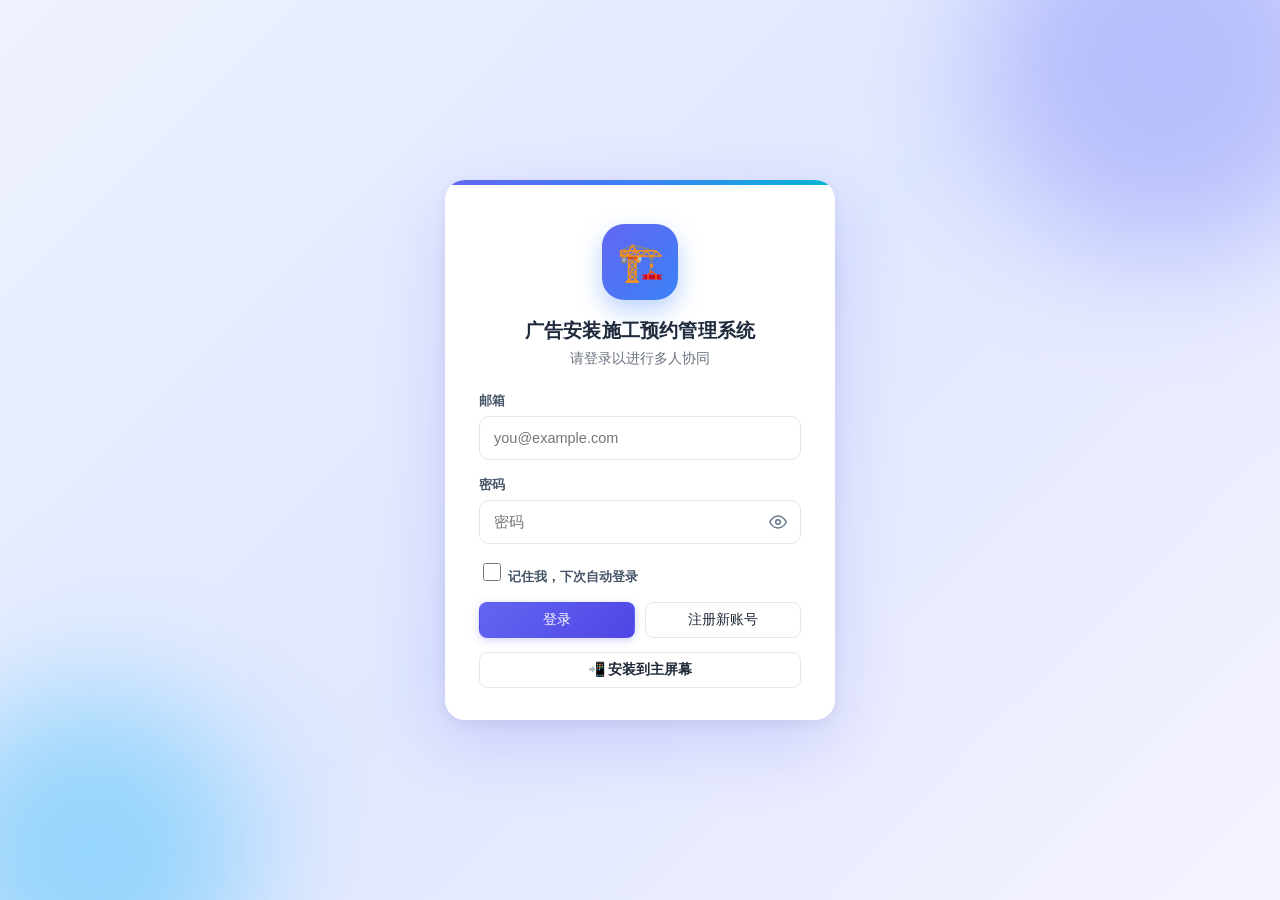
==== index.html @ 3e28b2ea "Add files via upload" ====
<!DOCTYPE html>
<html lang="zh-CN">
<head>
  <meta charset="UTF-8" />
  <meta name="viewport" content="width=device-width, initial-scale=1.0, viewport-fit=cover" />
  <title>广告安装施工预约管理系统</title>
  <meta name="description" content="广告安装施工预约、施工工时与门店统计管理系统" />
  <!-- 禁止移动端浏览器对入口页过度缓存，确保新版本发布后用户能尽快拿到最新 HTML -->
  <meta http-equiv="Cache-Control" content="no-cache, no-store, must-revalidate" />
  <meta http-equiv="Pragma" content="no-cache" />
  <meta http-equiv="Expires" content="0" />
  <!-- PWA：可安装到桌面/主屏、离线可用 -->
  <link rel="manifest" href="manifest.webmanifest" />
  <meta name="theme-color" content="#2f6fed" />
  <link rel="icon" type="image/png" href="icons/icon-192.png" />
  <link rel="apple-touch-icon" href="icons/icon-180.png" />
  <meta name="apple-mobile-web-app-capable" content="yes" />
  <meta name="mobile-web-app-capable" content="yes" />
  <meta name="apple-mobile-web-app-status-bar-style" content="default" />
  <meta name="apple-mobile-web-app-title" content="施工预约" />
  <link rel="stylesheet" href="styles.css" />
</head>
<body>
  <!-- 自定义下拉刷新指示器（仅移动端手势触发，禁用原生下拉刷新后由本元素呈现） -->
  <div id="ptr-indicator" class="ptr" aria-hidden="true" style="transform: translateY(0); opacity: 0;">
    <span class="ptr-spinner"></span>
    <span class="ptr-text">下拉刷新</span>
  </div>

  <header class="app-header">
    <div class="brand">
      <button class="menu-toggle" id="menuToggle" aria-label="菜单">☰</button>
      <span class="logo">🏗️</span>
      <h1>广告施工预约</h1>
      <nav class="tabs">
        <button class="tab-btn active" data-tab="projects"><span class="tab-ico">📋</span>项目预约</button>
        <button class="tab-btn" data-tab="calendar"><span class="tab-ico">📅</span>预约日历</button>
        <button class="tab-btn" data-tab="construction"><span class="tab-ico">🏗️</span>施工管理</button>
        <button class="tab-btn" data-tab="vehicleTrips"><span class="tab-ico">🚚</span>车辆里程</button>
        <button class="tab-btn" data-tab="internalTasks"><span class="tab-ico">✅</span>内部任务</button>
        <button class="tab-btn" data-tab="workers"><span class="tab-ico">👷</span>施工人员</button>
        <button class="tab-btn" data-tab="schedules"><span class="tab-ico">🗓️</span>个人日程</button>
        <button class="tab-btn" data-tab="leaves"><span class="tab-ico">🏖️</span>休假管理</button>
        <button class="tab-btn" data-tab="stats"><span class="tab-ico">⏱️</span>工时统计</button>
        <button class="tab-btn" data-tab="storeStats"><span class="tab-ico">🏪</span>店面统计</button>
        <span class="tab-sep" aria-hidden="true"></span>
        <div class="tab-dropdown">
          <button class="tab-btn tab-dropdown-toggle" data-dropdown="settings" type="button" aria-haspopup="true" aria-expanded="false">🛡️ 系统设置 <span class="tab-caret">▾</span></button>
          <div class="tab-dropdown-menu">
            <div class="tab-menu-head">
              <span class="tab-menu-head__title">⚙️ 管理面板</span>
              <span class="tab-menu-head__sub">以下为管理员专属功能</span>
            </div>
            <button class="tab-sub" data-tab="accounts" type="button"><span class="ts-ico">👤</span><span class="ts-label">账号管理</span><span class="ts-arrow">›</span></button>
            <button class="tab-sub" data-tab="rolePerms" type="button"><span class="ts-ico">🔐</span><span class="ts-label">角色权限</span><span class="ts-arrow">›</span></button>
            <button class="tab-sub" data-tab="stores" type="button"><span class="ts-ico">🏪</span><span class="ts-label">门店管理</span><span class="ts-arrow">›</span></button>
            <button class="tab-sub" data-action="reminderSettings" type="button"><span class="ts-ico">⏰</span><span class="ts-label">提醒设置</span><span class="ts-arrow">›</span></button>
          </div>
        </div>
        <span class="tab-indicator" aria-hidden="true"></span>
      </nav>
      <div class="header-right">
        <div class="mobile-sync-time" id="mobileSyncTime" title="点击立即同步" onclick="manualSync()"></div>
        <button id="btnFullRefresh" class="sync-full-refresh" hidden onclick="forceFullRefresh()" title="从服务器全量刷新（绕过本地缓存，确保历史数据最新）">
          <!-- 静止时显示完整下载图标；同步中时托盘固定，箭头依次下落 -->
          <svg class="dl-icon" viewBox="0 0 24 24" fill="none" stroke="currentColor" stroke-width="2.2" stroke-linecap="round" stroke-linejoin="round">
            <path d="M21 15v4a2 2 0 0 1-2 2H5a2 2 0 0 1-2-2v-4"/>
            <polyline points="7 10 12 15 17 10"/>
            <line x1="12" y1="15" x2="12" y2="3"/>
          </svg>
          <svg class="dl-tray" viewBox="0 0 24 24" fill="none" stroke="currentColor" stroke-width="2.2" stroke-linecap="round" stroke-linejoin="round">
            <path d="M21 15v4a2 2 0 0 1-2 2H5a2 2 0 0 1-2-2v-4"/>
          </svg>
          <span class="dl-arrow" style="--start-y:-8px"><svg viewBox="0 0 24 24" fill="none" stroke="currentColor" stroke-width="2.8" stroke-linecap="round" stroke-linejoin="round"><path d="M12 3v11"/><path d="M7 11l5 5 5-5"/></svg></span>
          <span class="dl-arrow" style="--start-y:-1px"><svg viewBox="0 0 24 24" fill="none" stroke="currentColor" stroke-width="2.8" stroke-linecap="round" stroke-linejoin="round"><path d="M12 3v11"/><path d="M7 11l5 5 5-5"/></svg></span>
          <span class="dl-arrow" style="--start-y:6px"><svg viewBox="0 0 24 24" fill="none" stroke="currentColor" stroke-width="2.8" stroke-linecap="round" stroke-linejoin="round"><path d="M12 3v11"/><path d="M7 11l5 5 5-5"/></svg></span>
        </button>
        <div class="global-search" id="globalSearchWrap">
          <button type="button" class="gs-toggle" id="gsToggle" aria-label="搜索" title="搜索" onclick="toggleGlobalSearch()">🔍</button>
          <input type="text" id="globalSearch" class="gs-input" placeholder="搜索项目 / 员工 / 门店..." />
          <div id="globalSearchResults" class="search-results"></div>
        </div>
        <span id="syncStatus" class="sync-status" title="本地模式 · 点击立即同步" onclick="manualSync()">💻</span>
        <button id="userMenu" class="user-menu-btn hidden" aria-label="用户菜单">
          👤
          <span id="notifBadgeAvatar" class="user-menu-badge hidden">0</span>
        </button>
      </div>
      <div id="userDropdown" class="user-dropdown hidden">
        <div class="ud-header">
          <div class="ud-avatar">👤</div>
          <div class="ud-meta">
            <div class="ud-name" id="dropdownName"></div>
            <div class="ud-role" id="dropdownRoleBadge"></div>
          </div>
        </div>
        <div class="ud-section" id="udExportSection">
          <div class="ud-section-title">数据工具</div>
          <div class="dropdown-item ud-item" data-cap="import_data" onclick="showImportModal()">
            <span class="dropdown-btn-icon">📥</span><span class="dropdown-btn-text">导入数据</span>
          </div>
          <div class="dropdown-item ud-item" data-cap="export_projects" onclick="exportProjects()">
            <span class="dropdown-btn-icon">📋</span><span class="dropdown-btn-text">导出项目数据</span>
          </div>
          <div class="dropdown-item ud-item" data-cap="export_worklogs" onclick="exportWorkLogs()">
            <span class="dropdown-btn-icon">📝</span><span class="dropdown-btn-text">导出工时记录</span>
          </div>
          <div class="dropdown-item ud-item" data-cap="export_leaves" onclick="exportLeaveRecords()">
            <span class="dropdown-btn-icon">🏥</span><span class="dropdown-btn-text">导出休假记录</span>
          </div>
          <div class="dropdown-item ud-item" data-cap="export_workers" onclick="exportWorkers()">
            <span class="dropdown-btn-icon">👷</span><span class="dropdown-btn-text">导出施工人员</span>
          </div>
          <div class="dropdown-item ud-item" data-cap="export_stores" onclick="exportStores()">
            <span class="dropdown-btn-icon">🏪</span><span class="dropdown-btn-text">导出门店数据</span>
          </div>
          <div class="dropdown-item ud-item" data-cap="view_operation_logs" onclick="showOperationLogs()">
            <span class="dropdown-btn-icon">📋</span><span class="dropdown-btn-text">操作日志</span>
          </div>
          <div class="dropdown-item ud-item" data-cap="export_all" onclick="exportAllData()">
            <span class="dropdown-btn-icon">📦</span><span class="dropdown-btn-text">导出全部数据</span>
          </div>
        </div>
        <div class="dropdown-divider"></div>
        <div class="dropdown-item ud-item desktop-only-bg" onclick="openBgReloadSettingsModal()">
          <span class="dropdown-btn-icon">🔄</span><span class="dropdown-btn-text">后台自动刷新</span>
        </div>
        <div class="dropdown-item ud-item desktop-only-notif" onclick="openNotificationsFromMenu()">
          <span class="dropdown-btn-icon">🔔</span><span class="dropdown-btn-text">消息中心<span class="ud-badge" id="notifBadgeMenu">0</span></span>
        </div>
        <div class="dropdown-item ud-item desktop-only-notif" id="menuSendNotif" onclick="openSendNotification()">
          <span class="dropdown-btn-icon">📢</span><span class="dropdown-btn-text">发通知</span>
        </div>
        <div class="dropdown-item ud-item" onclick="showHelp()">
          <span class="dropdown-btn-icon">📖</span><span class="dropdown-btn-text">使用帮助</span>
        </div>
        <div class="dropdown-item ud-item" onclick="showVersionModal()">
          <span class="dropdown-btn-icon">ℹ️</span><span class="dropdown-btn-text">关于 / 版本</span>
        </div>
        <div class="dropdown-divider"></div>
        <button class="dropdown-item dropdown-btn dropdown-btn-danger" id="btnLogoutMenu">
          <span class="dropdown-btn-icon">🚪</span><span class="dropdown-btn-text">登出</span>
        </button>
      </div>
    </div>
  </header>

  <nav class="bottom-nav">
    <button class="bottom-nav-item active" data-tab="projects" title="项目预约">
      <span class="bnav-icon">📋</span>
      <span class="bnav-label">项目</span>
    </button>
    <button class="bottom-nav-item" data-tab="calendar" title="预约日历">
      <span class="bnav-icon calendar-icon">
        <span class="calendar-day" id="calendarDay">20</span>
      </span>
      <span class="bnav-label">日历</span>
    </button>
    <button class="bottom-nav-item" data-tab="construction" title="施工管理">
      <span class="bnav-icon">🏗️</span>
      <span class="bnav-label">施工</span>
    </button>
    <button class="bottom-nav-item" data-tab="vehicleTrips" title="车辆里程">
      <span class="bnav-icon">🚚</span>
      <span class="bnav-label">车辆</span>
    </button>
    <button class="bottom-nav-item" data-tab="internalTasks" title="任务">
      <span class="bnav-icon">✅</span>
      <span class="bnav-label">任务</span>
    </button>
    <button class="bottom-nav-item" data-tab="workers" title="人员">
      <span class="bnav-icon">👷</span>
      <span class="bnav-label">人员</span>
    </button>
    <button class="bottom-nav-item" data-tab="notifications" title="消息">
      <span class="bnav-icon">🔔<span class="bnav-badge" id="notifBadge">0</span></span>
      <span class="bnav-label">消息</span>
    </button>
    <button class="bottom-nav-item" data-tab="mine" title="我的">
      <span class="bnav-icon">👤</span>
      <span class="bnav-label">我的</span>
    </button>
  </nav>

  <main class="container">
    <!-- 项目预约 -->
    <section id="projects" class="tab-panel active">
      <div class="section-head">
        <h2>项目预约</h2>
        <div class="home-leave-badge-wrap" id="homeLeaveBadgeWrap"></div>
        <button class="btn primary" id="btnNewProject">+ 新建预约</button>
      </div>
      <div class="toolbar">
        <div class="project-filter-row">
          <input type="text" id="projectSearch" class="input" placeholder="搜索项目名称 / 客户 / 地址" />
          <select id="projectStatusFilter" class="input" style="width:140px;">
            <option value="">活跃状态</option>
            <option value="预约中">预约中</option>
            <option value="施工中">施工中</option>
            <option value="已暂停">已暂停</option>
            <option value="已延期">已延期</option>
            <option value="已完工">已完工</option>
            <option value="已验收">已验收</option>
            <option value="已审核">已审核</option>
            <option value="已取消">已取消</option>
          </select>
          <select id="projectStoreFilter" class="input" style="width:140px;">
            <option value="">全部门店</option>
          </select>
          <!-- 时间筛选下拉（一个实例，通过 CSS 响应式适配桌面/手机） -->
          <select id="projectTimeFilter" class="input" style="width:110px;" onchange="setProjectTimeFilter(parseInt(this.value,10))">
            <option value="0">全部时间</option>
            <option value="3">近3天</option>
            <option value="7">近7天</option>
            <option value="15">近15天</option>
            <option value="30">近1个月</option>
            <option value="90">近3个月</option>
          </select>
        </div>
        <!-- 桌面端：时间按钮改为状态指示器，显示活跃项目数量总览 -->
        <div class="project-status-indicator">
          <button class="psi-pill psi-booked" data-status="预约中" onclick="filterProjectsByStatus('预约中')">预约中 <strong id="psiCountBooked">0</strong></button>
          <button class="psi-pill psi-working" data-status="施工中" onclick="filterProjectsByStatus('施工中')">施工中 <strong id="psiCountWorking">0</strong></button>
          <button class="psi-pill psi-paused" data-status="已暂停" onclick="filterProjectsByStatus('已暂停')">已暂停 <strong id="psiCountPaused">0</strong></button>
          <button class="psi-pill psi-delayed" data-status="已延期" onclick="filterProjectsByStatus('已延期')">已延期 <strong id="psiCountDelayed">0</strong></button>
        </div>
      </div>
      <div id="projectList" class="card-grid"></div>
    </section>

    <!-- 日历统计视图 -->
    <section id="calendar" class="tab-panel">
      <div class="calendar-header">
        <div class="section-head compact">
          <h2>预约日历</h2>
          <p class="hint">按月查看每日预约，点击日期可查看时段安排与人员。</p>
        </div>
      </div>

      <div class="cal-toolbar">
        <div class="cal-nav-group">
          <button class="btn small" id="calPrev" title="上月">◀</button>
          <span id="calLabel" class="cal-label"></span>
          <button class="btn small" id="calNext" title="下月">▶</button>
        </div>
        <div class="cal-action-group">
          <button class="btn small" id="calToday">今天</button>
          <button class="btn small" id="calToggleView">📋 视图</button>
        </div>
      </div>

      <div class="cal-legend-wrap">
        <div class="cal-legend status-legend">
          <span><span class="dot booked"></span>预约中</span>
          <span><span class="dot working"></span>施工中</span>
          <span><span class="dot done"></span>已完工</span>
          <span><span class="dot accepted"></span>已验收</span>
        </div>
        <div class="cal-legend hours-legend">
          <span><span class="legend-hours normal">正常</span></span>
          <span><span class="legend-hours warn">排满</span></span>
          <span><span class="legend-hours danger">超载</span></span>
        </div>
      </div>
      <div id="calWeekdays" class="cal-weekdays"></div>
      <div id="calGrid" class="cal-grid"></div>
      <div id="calDayDetail" class="cal-day-detail"></div>
    </section>

    <!-- 施工管理 -->
    <section id="construction" class="tab-panel">
      <div class="section-head">
        <h2>施工管理</h2>
        <div class="project-select-wrapper">
          <label>选择项目：</label>
          <button type="button" id="constructionProjectSelect" class="project-select-btn" onclick="openProjectPicker()" aria-haspopup="dialog" aria-expanded="false">
            <span class="project-select-text" id="constructionProjectSelectLabel">— 请选择项目 —</span>
            <span class="project-select-arrow" aria-hidden="true">▾</span>
          </button>
        </div>
      </div>
      <p class="hint">👆 选择项目后，可分配人员、登记工时与验收信息</p>
      <div id="constructionDetail" class="construction-detail"></div>
      <div id="workerScheduleDescription"></div>
    </section>

    <!-- 工时统计 -->
    <section id="stats" class="tab-panel">
      <div class="section-head">
        <h2>月底工时统计</h2>
      </div>
      <div class="toolbar">
        <select id="statsPeriod" class="input">
          <option value="month">月度统计</option>
          <option value="quarter">季度统计</option>
          <option value="year">年度统计</option>
        </select>
        <input type="month" id="statsMonth" class="input" />
        <select id="statsStore" class="input">
          <option value="">全部店面</option>
        </select>
        <select id="statsWorker" class="input">
          <option value="">全部人员</option>
        </select>
        <select id="statsStatus" class="input">
          <option value="">全部状态</option>
          <option value="施工中">施工中</option>
          <option value="已完工">已完工</option>
          <option value="已验收">已验收</option>
          <option value="已审核">已审核</option>
          <option value="已暂停">已暂停</option>
          <option value="已延期">已延期</option>
          <option value="预约中">预约中</option>
          <option value="已取消">已取消</option>
        </select>
        <button class="btn" id="btnExportStats">导出统计数据</button>
        <button class="btn" id="btnWageConfig">工时单价设置</button>
        <button class="btn" id="btnInternalWorkLog">内部工时记录</button>
      </div>
      <div id="statsSummary" class="stats-summary"></div>
      <div id="statsTable"></div>
    </section>

    <!-- 内部任务管理 -->
    <section id="internalTasks" class="tab-panel">
      <div class="section-head it-section-head">
        <h2>📋 内部任务管理</h2>
        <button class="btn primary" id="btnNewInternalTask">+ 下达任务</button>
      </div>
      <div class="it-toolbar">
        <select id="internalTaskStatusFilter" class="input" onchange="renderInternalTasks()">
          <option value="">全部状态</option>
          <option value="pending">待开始</option>
          <option value="in_progress">进行中</option>
          <option value="completed">待审核</option>
          <option value="verified">已审核</option>
        </select>
        <select id="internalTaskWorkerFilter" class="input" onchange="renderInternalTasks()">
          <option value="">全部人员</option>
        </select>
        <select id="internalTaskTypeFilter" class="input" onchange="renderInternalTasks()">
          <option value="">全部类型</option>
          <option value="仓库工作">仓库工作</option>
          <option value="送货">送货</option>
          <option value="外出安装">外出安装</option>
          <option value="看现场量尺寸">看现场量尺寸</option>
          <option value="其他">其他</option>
        </select>
        <select id="internalTaskDateFilter" class="input" onchange="renderInternalTasks()">
          <option value="3days" selected>最近 3 天</option>
          <option value="7days">最近 7 天</option>
          <option value="all">全部任务</option>
        </select>
        <input id="internalTaskSearch" class="input" placeholder="搜索名称/客户/人员" oninput="renderInternalTasks()" style="min-width:140px;" />
        <select id="internalTaskSort" class="input" onchange="renderInternalTasks()">
          <option value="status">按状态排序</option>
          <option value="date">按日期排序</option>
          <option value="worker">按人员排序</option>
        </select>
        <button class="btn" id="btnBatchInternalTask">批量</button>
        <button class="btn" id="btnExportInternalTasks">导出</button>
      </div>
      <div id="internalTaskBatchBar" class="it-batch-bar" style="display:none;">
        <label class="it-batch-all"><input type="checkbox" id="batchSelectAll" onchange="toggleBatchSelectAll(this.checked)" /> 全选</label>
        <span class="it-batch-count">已选 <b id="batchCount">0</b> 条</span>
        <div class="it-batch-actions">
          <button class="btn primary" id="btnBatchComplete" onclick="batchCompleteSelected()">批量完成</button>
          <button class="btn primary" id="btnBatchVerify" onclick="batchVerifySelected()">批量审核</button>
          <button class="btn" onclick="toggleBatchMode()">退出</button>
        </div>
      </div>
      <div id="internalTaskList" class="card-grid"></div>
    </section>

    <!-- 店面统计（总经理） -->
    <section id="storeStats" class="tab-panel">
      <div class="section-head">
        <h2>店面预约统计</h2>
      </div>
      <div class="toolbar">
        <input type="month" id="storeStatsMonth" class="input" />
        <button class="btn" id="btnExportStoreStats">导出 Excel</button>
      </div>
      <div id="storeStatsTable"></div>
    </section>

    <!-- 施工人员（含外协人员区块） -->
    <section id="workers" class="tab-panel">
      <div class="section-head">
        <h2>施工人员</h2>
      </div>
      <div id="workerList"></div>

      <!-- 外协人员管理：合并入施工人员页面，节省顶部导航空间 -->
      <div id="outsourcedBlock" class="sub-block">
        <div class="section-head">
          <h2>外协人员</h2>
        </div>
        <p class="hint">管理常用外协人员列表，在添加工时表单中可以直接选择，无需每次手动输入。</p>
        <div id="outsourcedWorkerList" class="card-grid"></div>
      </div>
    </section>

    <!-- 门店管理（总经理） -->
    <section id="stores" class="tab-panel">
      <div class="section-head">
        <h2>门店管理</h2>
        <button class="btn primary" id="btnNewStore">+ 添加门店</button>
      </div>
      <div id="storeList" class="card-grid"></div>
    </section>

    <!-- 账号管理（总经理，仅云端） -->
    <section id="accounts" class="tab-panel">
      <div class="section-head">
        <h2>账号与权限管理</h2>
      </div>
      <p class="hint">为注册账号分配角色与门店。新注册账号默认无权限，需在此指定后方可使用系统。</p>
      <div id="accountList"></div>
    </section>

    <!-- 角色权限配置（总经理，仅云端） -->
    <section id="rolePerms" class="tab-panel">
      <div class="section-head">
        <h2>角色权限配置</h2>
      </div>
      <p class="hint">按角色勾选可执行的操作，保存后同角色的所有账号立即生效（总经理恒拥有全部权限，无需配置）。“编辑/删除预约”对店长仍限本门店范围。</p>
      <div id="rolePermList"></div>
    </section>

    <!-- 休假管理 -->
    <section id="leaves" class="tab-panel">
      <div class="section-head leave-head">
        <h2>休假管理</h2>
        <div class="leave-actions-mobile">
          <button class="btn primary small btn-add-leave" id="btnAddLeave" style="display:none;" onclick="openLeaveForm()">+ 添加休假</button>
          <button class="btn primary small btn-batch-rot" id="btnBatchRotational" style="display:none;" onclick="openBatchRotational()">🌴 批量轮休</button>
        </div>
      </div>
      <div class="toolbar leave-filter-bar" style="margin-top:0;">
        <select id="leaveRangeFilter" class="input">
          <option value="month" selected>本月记录</option>
          <option value="lastMonth">上月记录</option>
          <option value="7">最近 7 天</option>
          <option value="30">最近 30 天</option>
          <option value="90">最近 90 天</option>
          <option value="year">今年</option>
          <option value="all">全部记录</option>
        </select>
        <select id="leaveStatusFilter" class="input">
          <option value="">全部状态</option>
          <option value="pending">待审批</option>
          <option value="approved">已批准</option>
          <option value="rejected">已拒绝</option>
        </select>
        <select id="leaveTypeFilter" class="input">
          <option value="">全部类型</option>
          <option value="personal">事假</option>
          <option value="sick">病假</option>
          <option value="annual">年假</option>
          <option value="comp">调休</option>
          <option value="rotational">轮休</option>
          <option value="other">其他</option>
        </select>
        <select id="leaveWorkerFilter" class="input">
          <option value="">全部人员</option>
        </select>
        <div class="leave-actions-desktop">
          <button class="btn primary small btn-add-leave" onclick="openLeaveForm()">+ 添加休假</button>
          <button class="btn primary small btn-batch-rot" onclick="openBatchRotational()">🌴 批量轮休</button>
        </div>
      </div>
      <div id="leaveStats"></div>
      <div id="leavePendingList" class="card-grid leave-card-grid" style="margin-bottom:20px;"></div>
      <div id="leaveHistBar"></div>
      <div id="leaveRecordList" class="card-grid leave-card-grid" style="margin-bottom:20px;"></div>
    </section>

    <!-- 个人日程 -->
    <section id="schedules" class="tab-panel">
      <div class="section-head">
        <h2>个人日程</h2>
        <button class="btn primary" id="btnNewSchedule" onclick="newWorkerSchedule()">+ 添加日程</button>
      </div>
      <div class="sched-toolbar">
        <select id="scheduleWorkerFilter" class="input" style="width:auto;">
          <option value="">全部人员</option>
        </select>
        <select id="scheduleTypeFilter" class="input" style="width:auto;">
          <option value="">全部类型</option>
        </select>
      </div>
      <div id="scheduleCalendar"></div>
      <div id="scheduleList"></div>
    </section>

    <!-- 我的（移动端聚合页） -->
    <section id="mine" class="tab-panel">
      <div id="mineContent"></div>
    </section>

    <!-- 消息中心 -->
    <section id="notifications" class="tab-panel">
      <div class="section-head">
        <h2>🔔 消息中心</h2>
        <div style="display:flex;gap:8px;">
          <button class="btn" id="btnSendNotif" style="display:none" onclick="openSendNotification()">＋ 发通知</button>
          <button class="btn" id="btnMarkAllRead" onclick="toggleMarkOrClearAll()">全部已读</button>
        </div>
      </div>
      <div id="notifContent"></div>
    </section>

    <!-- 车辆里程记录 -->
    <section id="vehicleTrips" class="tab-panel">
      <div class="section-head">
        <h2>🚚 车辆里程记录</h2>
        <button class="btn" id="btnManageVehicles">⚙ 管理车辆</button>
      </div>
      <p class="hint">用车时选择：目的、关联项目或填写备注；若与仪表不符可当场修改校准。还车时请填写仪表里程和剩余油量，系统自动结算本次里程。车在使用中显示「🔒 使用中 · 司机」，用车完毕请及时还车。</p>

      <!-- 三车仪表盘（点车后内联展开用车/还车菜单） -->
      <div id="vehicleDashboards" class="veh-dash-grid"></div>

      <!-- 按月 / 按车 / 按人员汇总 -->
      <div id="vehicleSummary" class="veh-summary"></div>

      <!-- 历史记录 -->
      <div class="veh-history-head">
        <h3 class="veh-history-title">📋 历史记录</h3>
        <div class="seg-toggle veh-view-seg" id="vtViewSeg">
          <button type="button" class="seg-btn" data-view="card" onclick="setVtView('card')">卡片</button>
          <button type="button" class="seg-btn" data-view="list" onclick="setVtView('list')">列表</button>
        </div>
      </div>
      <div class="veh-filter" id="vtFilterBar">
        <div class="veh-filter__row">
          <select id="vtFilterVehicle" class="input veh-filter__sel veh-filter__sel--vehicle" onchange="applyVtFilter()"></select>
          <select id="vtFilterDriver" class="input veh-filter__sel" onchange="applyVtFilter()"></select>
        </div>
        <div class="veh-filter__dates">
          <input type="date" id="vtFilterFrom" class="input veh-filter__date" onchange="applyVtFilter()" title="起始日期" />
          <span class="veh-filter__sep">至</span>
          <input type="date" id="vtFilterTo" class="input veh-filter__date" onchange="applyVtFilter()" title="结束日期" />
        </div>
        <div class="veh-filter__actions">
          <button class="btn small" onclick="resetVtFilter()">重置</button>
          <button class="btn small primary" onclick="exportVehicleTrips()">⬇ 导出</button>
        </div>
      </div>
      <div id="vehicleTripList" class="card-grid"></div>
    </section>
  </main>

  <!-- 通用弹窗 -->
  <div id="modal" class="modal-mask hidden">
    <div class="modal">
      <div class="modal-head">
        <h3 id="modalTitle">标题</h3>
        <button class="modal-close" id="modalClose">✕</button>
      </div>
      <div class="modal-body" id="modalBody"></div>
      <div class="modal-footer" id="modalFooter">
        <button class="btn" id="modalCancel">取消</button>
        <button class="btn primary" id="modalConfirm">确认</button>
      </div>
    </div>
  </div>

  <div id="toast" class="toast hidden"></div>

  <!-- 安装引导横幅（可安装到桌面/主屏时显示） -->
  <div id="installBar" class="install-bar hidden">
    <span class="install-bar__icon">📲</span>
    <span class="install-bar__text" id="installBarText">安装到桌面，使用更流畅</span>
    <button type="button" class="install-bar__btn" id="installBtn">安装</button>
    <button type="button" class="install-bar__close" id="installClose" aria-label="关闭">×</button>
  </div>

  <!-- 安装引导弹窗：浏览器支持 PWA 安装时自动弹出（比横幅更醒目） -->
  <div id="installModal" class="install-modal hidden">
    <div class="install-modal__card">
      <button type="button" class="install-modal__close" id="installModalClose" aria-label="关闭">×</button>
      <div class="install-modal__icon">📲</div>
      <h3 class="install-modal__title">安装到桌面 / 主屏幕</h3>
      <p class="install-modal__desc">安装后可像原生 App 一样使用，<br />全屏运行、离线可用、启动更快。</p>
      <button type="button" class="install-modal__btn" id="installModalBtn">立即安装</button>
      <button type="button" class="install-modal__later" id="installModalLater">以后再说</button>
    </div>
  </div>

  <!-- 账号待授权提示（云端模式，注册后尚未分配角色时） -->
  <div id="noAccessScreen" class="auth-mask hidden">
    <div class="auth-box">
      <div class="auth-logo">🔒</div>
      <h2>账号待授权</h2>
      <p class="auth-sub">你的账号（<span id="noAccessEmail"></span>）尚未分配角色权限，<br />请联系总经理在「账号管理」中为你分配角色后再使用。</p>
      <div class="auth-actions">
        <button class="btn" id="btnLogout2">登出</button>
      </div>
    </div>
  </div>

  <!-- 登录面板（云端模式且未登录时显示） -->
  <div id="authScreen" class="auth-mask hidden">
    <div class="auth-box">
      <div class="auth-logo">🏗️</div>
      <h2>广告安装施工预约管理系统</h2>
      <p class="auth-sub">请登录以进行多人协同</p>
      <div class="form-row">
        <label>邮箱</label>
        <input class="input" id="authEmail" type="email" placeholder="you@example.com" autocomplete="username" />
      </div>
      <div class="form-row">
        <label>密码</label>
        <div class="password-field">
          <input class="input" id="authPassword" type="password" placeholder="密码" autocomplete="current-password" />
          <button type="button" class="password-toggle" id="btnTogglePassword" aria-label="显示密码" title="显示密码">
            <svg id="iconEye" width="18" height="18" viewBox="0 0 24 24" fill="none" stroke="currentColor" stroke-width="2" stroke-linecap="round" stroke-linejoin="round"><path d="M1 12s4-8 11-8 11 8 11 8-4 8-11 8-11-8-11-8z"></path><circle cx="12" cy="12" r="3"></circle></svg>
            <svg id="iconEyeOff" width="18" height="18" viewBox="0 0 24 24" fill="none" stroke="currentColor" stroke-width="2" stroke-linecap="round" stroke-linejoin="round" style="display:none;"><path d="M17.94 17.94A10.07 10.07 0 0 1 12 20c-7 0-11-8-11-8a18.45 18.45 0 0 1 5.06-5.94M9.9 4.24A9.12 9.12 0 0 1 12 4c7 0 11 8 11 8a18.5 18.5 0 0 1-2.16 3.19m-6.72-1.07a3 3 0 1 1-4.24-4.24"></path><line x1="1" y1="1" x2="23" y2="23"></line></svg>
          </button>
        </div>
      </div>
      <div class="form-row">
        <label class="checkbox-label">
          <input type="checkbox" id="authRemember" />
          <span>记住我，下次自动登录</span>
        </label>
      </div>
      <div id="authError" class="auth-error hidden"></div>
      <div class="auth-actions">
        <button class="btn primary" id="btnLogin">登录</button>
        <button class="btn" id="btnSignup">注册新账号</button>
      </div>
      <button class="btn install-login-btn" id="loginInstallBtn" type="button" style="display:none;">📲 安装到桌面 / 主屏</button>
      <p class="install-login-hint" id="loginInstallHint" style="display:none;">📲 在 Safari 中：点击底部「分享 ⤴」→「添加到主屏幕」</p>
    </div>
  </div>

  <!-- 启动数据加载遮罩：仅在「界面已空、数据仍在拉取」时出现，秒开场景不显示 -->
  <div id="bootLoader" class="boot-loader" role="status" aria-live="polite">
    <span class="boot-spinner"></span>
    <span class="boot-loader-text">数据加载中…</span>
  </div>

  <!-- 帮助说明模态弹窗 -->
  <div id="helpModal" class="help-modal-overlay" aria-hidden="true">
    <div class="help-modal" role="dialog" aria-modal="true" aria-label="使用说明书">
      <div class="help-modal-head">
        <span class="help-modal-title">📖 使用说明书</span>
        <button type="button" class="help-modal-close" id="helpModalClose" aria-label="关闭">✕</button>
      </div>
      <iframe id="helpModalFrame" class="help-modal-frame" src="help.html" title="使用说明书"></iframe>
    </div>
  </div>

  <script src="./vendor/supabase.min.js"></script>
  <script src="./vendor/jszip.min.js"></script>
  <script src="./vendor/heic2any.min.js"></script>
  <script src="config.js"></script>
  <script src="app.js"></script>
</body>
</html>
---- styles.css ----
:root {
  --bg: #f0f2f8;
  --card: #ffffff;
  --primary: #4f46e5;
  --primary-dark: #3730a3;
  --primary-light: #e0e7ff;
  --text: #1f2937;
  --muted: #6b7280;
  --border: #e5e7eb;
  --success: #16a34a;
  --warn: #d97706;
  --danger: #dc2626;
  --info: #0891b2;
  --shadow: 0 1px 3px rgba(0, 0, 0, 0.08), 0 4px 12px rgba(0, 0, 0, 0.04);

  /* 统一设计 token：圆角 / 阴影 / 间距（后续组件统一引用，避免 12/14/16px 混用） */
  --radius-sm: 8px;
  --radius-md: 12px;
  --radius-lg: 16px;
  --radius-xl: 20px;
  --shadow-sm: 0 1px 2px rgba(15, 23, 42, 0.05), 0 2px 6px rgba(15, 23, 42, 0.04);
  --shadow-md: 0 1px 3px rgba(15, 23, 42, 0.05), 0 4px 16px rgba(15, 23, 42, 0.05);
  --shadow-lg: 0 16px 40px rgba(15, 23, 42, 0.16);
  --space-2: 8px;
  --space-3: 12px;
  --space-4: 16px;
  --space-5: 20px;
  --space-6: 24px;

  /* 施工记录折叠面板配色（提取自原内联样式，统一管理） */
  --rec-blue-bg: #eff6ff; --rec-blue-border: #3b82f6; --rec-blue-text: #1d4ed8; --rec-blue-label: #1d4ed8; --rec-blue-dash: #93c5fd;
  --rec-green-bg: #ecfdf5; --rec-green-border: #22c55e; --rec-green-text: #15803d; --rec-green-label: #166534; --rec-green-dash: #86efac;
  --rec-amber-bg: #fffbeb; --rec-amber-border: #f59e0b; --rec-amber-text: #78350f; --rec-amber-label: #92400e; --rec-amber-dash: #fcd34d;
  --rec-red-bg: #fef2f2; --rec-red-border: #ef4444; --rec-red-text: #991b1b; --rec-red-label: #b91c1c; --rec-red-dash: #fca5a5;
  --rec-gray-bg: #f9fafb; --rec-gray-border: #6b7280; --rec-gray-text: #4b5563; --rec-gray-label: #4b5563; --rec-gray-dash: #d1d5db;
  /* 时间节点小卡片配色 */
  --tc-blue-bg: #f0f9ff; --tc-blue-label: #0369a1; --tc-blue-value: #1e40af;
  --tc-green-bg: #ecfdf5; --tc-green-label: #047857; --tc-green-value: #065f46;
  --tc-amber-bg: #fef3c7; --tc-amber-label: #b45309; --tc-amber-value: #92400e;
  --tc-indigo-bg: #e0e7ff; --tc-indigo-label: #6366f1; --tc-indigo-value: #4338ca;
  --tc-red-bg: #fef2f2; --tc-red-label: #b91c1c; --tc-red-value: #991b1b;
  --tc-purple-bg: #f5f3ff; --tc-purple-label: #7c3aed; --tc-purple-value: #5b21b6;
  --tc-cyan-bg: #ecfeff; --tc-cyan-label: #0e7490; --tc-cyan-value: #155e75;
  --tc-gray-bg: #f9fafb; --tc-gray-label: #4b5563; --tc-gray-value: #374151;
  --tc-violet-bg: #ede9fe; --tc-violet-label: #7c3aed; --tc-violet-value: #5b21b6;
}

/* 通用页头标题 + 空状态（统一各 tab 节奏，组件可复用） */
.section-title {
  font-size: 15px;
  font-weight: 700;
  color: #0f172a;
  letter-spacing: 0.2px;
  margin: 0;
}
.empty {
  display: flex;
  flex-direction: column;
  align-items: center;
  justify-content: center;
  gap: 6px;
  padding: 28px 16px;
  color: #94a3b8;
  font-size: 13px;
  text-align: center;
}

* { box-sizing: border-box; }

body {
  margin: 0;
  font-family: "Microsoft YaHei", "PingFang SC", -apple-system, BlinkMacSystemFont, "Segoe UI", sans-serif;
  background: linear-gradient(180deg, #f0f2f8 0%, #eef0f7 50%, #f5f3ff 100%);
  color: var(--text);
  font-size: 14px;
  overflow-x: hidden;
  overscroll-behavior-y: contain; /* 禁用浏览器原生下拉刷新/橡皮筋，改用自定义下拉手势 */
}

.app-header {
  background: rgba(245, 246, 255, 0.88);
  backdrop-filter: blur(12px) saturate(1.4);
  -webkit-backdrop-filter: blur(12px) saturate(1.4);
  border-bottom: 1px solid rgba(199, 210, 254, 0.5);
  position: sticky;
  top: 0;
  z-index: 50;
}

.brand {
  display: flex;
  align-items: center;
  gap: 4px;
  padding: 10px 14px;
  width: 100%;
  max-width: 1440px;
  margin-left: auto;
  margin-right: auto;
  box-sizing: border-box;
  flex-wrap: nowrap;
}

.brand .logo {
  display: inline-flex;
  align-items: center;
  justify-content: center;
  width: 36px;
  height: 36px;
  font-size: 18px;
  background: linear-gradient(135deg, #6366f1, #3b82f6);
  border-radius: 10px;
  flex-shrink: 0;
  line-height: 1;
  box-shadow: 0 4px 12px rgba(99, 102, 241, 0.3);
}

.brand h1 {
  font-size: 17px;
  margin: 0;
  font-weight: 800;
  letter-spacing: 0.3px;
  color: #0f172a;
  white-space: nowrap;
}

.header-right {
  margin-left: auto;
  display: flex;
  align-items: center;
  gap: 3px;
  flex-shrink: 0;
  min-width: 0;
}

/* 顶部操作按钮 — 紧凑文字链 */
.header-right .btn.small {
  border-radius: 6px;
  background: transparent;
  border: none;
  color: #64748b;
  font-weight: 500;
  padding: 5px 10px;
  font-size: 13px;
  transition: all 0.15s ease;
}
.header-right .btn.small:hover {
  background: #f1f5f9;
  color: var(--primary);
}

.global-search {
  position: relative;
  display: flex;
  align-items: center;
  justify-content: flex-end; /* 搜索框向右锚定，激活时向左展开，图标随框左缘平滑移动 */
  margin-left: auto;         /* 控件常驻右上角 */
  flex: 0 0 auto;
  min-width: 0;
}

.gs-toggle {
  position: absolute;
  left: 6px;
  top: 50%;
  transform: translateY(-50%);
  display: inline-flex;
  align-items: center;
  justify-content: center;
  width: 30px;
  height: 30px;
  flex-shrink: 0;
  border: none;
  border-radius: 999px;
  background: #f1f5f9;
  color: #64748b;
  font-size: 15px;
  cursor: pointer;
  z-index: 2;
  transition: background .18s ease, color .18s ease;
}

.gs-toggle:hover {
  background: #eef2ff;
  color: #4f46e5;
}

.global-search.active .gs-toggle {
  background: transparent;
  color: #94a3b8;
}

.global-search.active .gs-toggle:hover {
  background: transparent;
  color: #4f46e5;
}

.gs-input {
  width: 100%;
  max-width: 0;
  margin-left: 0;
  padding: 7px 14px 7px 34px;
  border: 1.5px solid transparent;
  border-radius: 999px;
  font-size: 13px;
  outline: none;
  background: #f1f5f9;
  color: #1e293b;
  opacity: 0;
  box-sizing: border-box;
  pointer-events: none;
  transition: max-width .3s cubic-bezier(.4, 0, .2, 1), opacity .2s ease,
              border-color .2s ease, background .2s ease, box-shadow .2s ease;
}

.global-search.active .gs-input {
  max-width: 240px;
  opacity: 1;
  pointer-events: auto;
  border-color: #e2e8f0;
}

.global-search.active .gs-input:focus {
  border-color: #6366f1;
  box-shadow: 0 0 0 3px rgba(99, 102, 241, 0.12);
  background: #fff;
}

.search-results {
  position: absolute;
  top: calc(100% + 8px);
  right: 0;
  width: 360px;
  max-height: 400px;
  overflow-y: auto;
  background: #fff;
  border: 1px solid var(--border);
  border-radius: 8px;
  box-shadow: 0 8px 24px rgba(0, 0, 0, 0.12);
  z-index: 100;
  display: none;
}

.search-results.show {
  display: block;
}

.search-results-header {
  padding: 10px 12px;
  border-bottom: 1px solid var(--border);
  font-size: 12px;
  color: var(--muted);
}

.search-result-item {
  padding: 10px 12px;
  cursor: pointer;
  display: flex;
  align-items: center;
  gap: 10px;
  border-bottom: 1px solid #f3f4f6;
}

.search-result-item:hover {
  background: #f3f4f6;
}

.search-result-item:last-child {
  border-bottom: none;
}

.search-result-icon {
  font-size: 18px;
  width: 24px;
  text-align: center;
}

.search-result-content {
  flex: 1;
}

.search-result-title {
  font-weight: 500;
  font-size: 14px;
}

.search-result-subtitle {
  font-size: 12px;
  color: var(--muted);
}

.search-results-empty {
  padding: 20px;
  text-align: center;
  color: var(--muted);
  font-size: 13px;
}

.user-menu-btn {
  position: relative;
  background: none;
  border: none;
  font-size: 22px;
  cursor: pointer;
  padding: 4px;
  border-radius: 50%;
  transition: background 0.2s;
}

.user-menu-btn:hover {
  background: rgba(0,0,0,0.05);
}

/* 桌面端用户头像未读消息红点 */
.user-menu-badge {
  position: absolute;
  top: 0;
  right: 0;
  min-width: 14px;
  height: 14px;
  padding: 0 3px;
  border-radius: 999px;
  background: #ef4444;
  color: #fff;
  font-size: 9px;
  line-height: 14px;
  text-align: center;
  border: 1.5px solid #fff;
  box-shadow: 0 1px 2px rgba(0,0,0,0.15);
  pointer-events: none;
}

.user-menu-badge.hidden {
  display: none;
}

.user-dropdown {
  position: absolute;
  top: 100%;
  right: 12px;
  background: #fff;
  border-radius: 14px;
  box-shadow: 0 12px 32px rgba(15, 23, 42, 0.14), 0 4px 12px rgba(15, 23, 42, 0.08);
  min-width: 240px;
  max-width: min(320px, calc(100vw - 24px));
  z-index: 60;
  overflow: hidden;
  margin-top: 8px;
  border: 1px solid var(--border);
  padding: 6px 0;
}

.dropdown-item {
  display: flex;
  justify-content: space-between;
  align-items: center;
  padding: 14px 18px;
  font-size: 14px;
  cursor: pointer;
  transition: all 0.2s ease;
  border-bottom: 1px solid transparent;
}

.dropdown-item:hover {
  background: var(--primary-light);
}

.dropdown-label {
  color: var(--muted);
  font-size: 13px;
}

.dropdown-value {
  color: var(--text);
  font-weight: 600;
  font-size: 14px;
}

.dropdown-divider {
  height: 1px;
  background: var(--border);
  margin: 6px 12px;
}

.dropdown-btn {
  display: flex;
  align-items: center;
  justify-content: flex-start;
  gap: 10px;
  width: 100%;
  padding: 12px 18px;
  font-size: 14px;
  font-weight: 500;
  color: var(--text);
  background: transparent;
  border: none;
  cursor: pointer;
  transition: all 0.2s ease;
}

.dropdown-btn:hover {
  background: rgba(47, 111, 237, 0.06);
  color: var(--primary);
}

.dropdown-btn:active {
  transform: scale(0.99);
}

.dropdown-btn-icon {
  font-size: 16px;
  flex-shrink: 0;
}

.dropdown-btn-text {
  flex: 1;
  text-align: left;
}

.dropdown-btn-danger {
  color: var(--danger);
}

.dropdown-btn-danger:hover {
  background: rgba(220, 38, 38, 0.08);
  color: #dc2626;
}

/* 用户下拉菜单（用户中心）：头像、信息、数据工具、登出聚合 */
.ud-header {
  display: flex;
  align-items: center;
  gap: 12px;
  padding: 14px 16px 12px;
}

.ud-avatar {
  width: 42px;
  height: 42px;
  border-radius: 50%;
  background: linear-gradient(135deg, #6366f1, #3b82f6);
  display: inline-flex;
  align-items: center;
  justify-content: center;
  font-size: 20px;
  color: #fff;
  flex-shrink: 0;
  box-shadow: 0 4px 10px rgba(99, 102, 241, 0.28);
}

.ud-meta {
  flex: 1;
  min-width: 0;
  display: flex;
  flex-direction: column;
  gap: 4px;
}

.ud-name {
  font-size: 15px;
  font-weight: 700;
  color: #0f172a;
  white-space: nowrap;
  overflow: hidden;
  text-overflow: ellipsis;
}

.ud-role {
  align-self: flex-start;
  font-size: 11px;
  font-weight: 600;
  color: var(--primary);
  background: #eef2ff;
  border-radius: 5px;
  padding: 2px 8px;
  white-space: nowrap;
}

.ud-section {
  padding: 4px 0;
}

.ud-section.hidden {
  display: none;
}

.ud-section-title {
  padding: 8px 16px 4px;
  font-size: 11px;
  font-weight: 600;
  color: var(--muted);
  letter-spacing: 0.4px;
  text-transform: uppercase;
}

.ud-item {
  display: flex;
  align-items: center;
  gap: 10px;
  padding: 10px 16px;
  font-size: 13.5px;
  font-weight: 500;
  color: var(--text);
  cursor: pointer;
  transition: all 0.15s ease;
}

.ud-item:hover {
  background: rgba(47, 111, 237, 0.06);
  color: var(--primary);
}

.ud-item .dropdown-btn-icon {
  font-size: 15px;
  width: 22px;
  text-align: center;
}

/* 桌面端专属入口：后台自动刷新（移动端从「我的」进入，故默认隐藏避免重复） */
.desktop-only-bg { display: none; }
@media (min-width: 769px) {
  .desktop-only-bg { display: flex; }
}

/* 桌面端专属入口：消息中心（移动端已有底部「消息」tab，故默认隐藏避免重复） */
.desktop-only-notif { display: none; }
@media (min-width: 769px) {
  .desktop-only-notif { display: flex; }
}

/* 未读消息红点：移动端底部 tab */
.bnav-badge {
  position: absolute;
  top: -4px;
  right: -6px;
  min-width: 16px;
  height: 16px;
  padding: 0 4px;
  border-radius: 999px;
  background: #ef4444;
  color: #fff;
  font-size: 10px;
  line-height: 16px;
  text-align: center;
  font-weight: 700;
  box-shadow: 0 0 0 2px #fff;
}
.bnav-badge.hidden { display: none; }

/* 未读消息红点：桌面端 dropdown */
.ud-badge {
  display: inline-block;
  margin-left: 6px;
  min-width: 16px;
  height: 16px;
  padding: 0 4px;
  border-radius: 999px;
  background: #ef4444;
  color: #fff;
  font-size: 10px;
  line-height: 16px;
  text-align: center;
  font-weight: 700;
}
.ud-badge.hidden { display: none; }

.ud-item .dropdown-btn-text {
  flex: 1;
  text-align: left;
}

.sync-status {
  display: inline-flex;
  align-items: center;
  justify-content: center;
  width: 28px;
  height: 28px;
  flex-shrink: 0;
  border-radius: 8px;
  font-size: 14px;
  line-height: 1;
  cursor: pointer;
  color: #64748b;
  background: #f5f3ff;
  transition: all .2s ease;
}
.sync-status.online {
  color: #22c55e;
  background: #f5f3ff;
}
.sync-status.offline {
  color: var(--danger);
  background: #fef2f2;
}
.sync-status .sync-spin {
  display: inline-flex;
  align-items: center;
  justify-content: center;
  width: 16px;
  height: 16px;
  animation: syncSpin 0.45s linear infinite;
}
.sync-status .sync-static {
  display: inline-flex;
  align-items: center;
  justify-content: center;
  width: 16px;
  height: 16px;
}
.sync-status .sync-spin,
.sync-status .sync-static {
  position: relative;
}
.sync-status .sync-dot {
  position: absolute;
  top: 50%;
  left: 50%;
  width: 6px;
  height: 6px;
  margin-top: -3px;
  margin-left: -3px;
  border-radius: 50%;
  background: #22c55e;
  pointer-events: none;
  box-shadow: 0 0 0 1.5px rgba(255,255,255,0.9);
  animation: syncDotBreathe 2.2s ease-in-out infinite;
}
.sync-status .sync-dot--fast {
  animation: syncDotFlash 0.45s ease-in-out infinite;
}
@keyframes syncDotBreathe {
  0%, 100% { opacity: 1; transform: scale(1); box-shadow: 0 0 5px rgba(34, 197, 94, 0.55); }
  50% { opacity: 0.5; transform: scale(0.78); box-shadow: 0 0 0 transparent; }
}
@keyframes syncDotFlash {
  0%, 100% { opacity: 1; transform: scale(1); box-shadow: 0 0 5px rgba(34, 197, 94, 0.6); }
  50% { opacity: 0.25; transform: scale(0.65); box-shadow: 0 0 0 transparent; }
}
@keyframes syncSpin {
  to { transform: rotate(360deg); }
}
.sync-status .sync-spin svg,
.sync-status .sync-static svg {
  width: 100%;
  height: 100%;
  color: currentColor;
}

/* 启动数据加载遮罩：仅在「界面已空、数据仍在拉取」时出现，秒开场景不显示 */
.boot-loader {
  position: fixed;
  inset: 0;
  z-index: 9999;
  display: flex;
  flex-direction: column;
  align-items: center;
  justify-content: center;
  gap: 16px;
  background: rgba(248, 249, 252, 0.86);
  -webkit-backdrop-filter: blur(2px);
  backdrop-filter: blur(2px);
  opacity: 0;
  visibility: hidden;
  pointer-events: none;
  transition: opacity .28s ease, visibility .28s ease;
}
.boot-loader.show {
  opacity: 1;
  visibility: visible;
  pointer-events: auto;
}
.boot-loader .boot-spinner {
  width: 46px;
  height: 46px;
  border: 4px solid var(--primary-light);
  border-top-color: var(--primary);
  border-radius: 50%;
  animation: boot-spin .8s linear infinite;
}
.boot-loader .boot-loader-text {
  color: var(--muted, #6b7280);
  font-size: 14px;
  letter-spacing: 1px;
}
@keyframes boot-spin { to { transform: rotate(360deg); } }

.mobile-sync-time {
  display: none;
  align-items: center;
  gap: 5px;
  font-size: 11px;
  font-weight: 600;
  color: #4b5563;
  background: #f4f5f7;
  border: 1px solid #e5e7eb;
  border-radius: 999px;
  padding: 4px 11px;
  white-space: nowrap;
  box-shadow: 0 1px 2px rgba(0, 0, 0, 0.06);
  line-height: 1;
  cursor: pointer;
  transition: background .2s ease, border-color .2s ease, box-shadow .2s ease;
}
.mobile-sync-time .sync-ico {
  display: inline-flex;
  width: 13px;
  height: 13px;
  line-height: 1;
}
.mobile-sync-time .sync-ico svg {
  width: 13px;
  height: 13px;
  display: block;
  fill: none;
  stroke: currentColor;
  stroke-width: 2.6;
  stroke-linecap: round;
  stroke-linejoin: round;
}
.mobile-sync-time .sync-txt { letter-spacing: 0.2px; }
/* 同步中：脉冲小圆点（呼吸 + 向外扩散涟漪），表示「活跃中」而非「加载中」 */
.mobile-sync-time .sync-ico--pulse {
  display: inline-flex;
  align-items: center;
  justify-content: center;
  width: 13px;
  height: 13px;
}
/* 方案2：三段式状态灯 —— 统一浅灰底，仅左侧状态色小圆点表达状态（与桌面端 .sync-dot 不冲突） */
.mobile-sync-time .mst-dot {
  flex: 0 0 auto;
  width: 8px;
  height: 8px;
  border-radius: 50%;
  background: #9ca3af;          /* 默认灰：已同步/未同步 */
}
@keyframes mstBreathe {
  0%, 100% { opacity: 1;    transform: scale(1); }
  50%      { opacity: 0.5;  transform: scale(0.82); }
}
/* 仅「同步中」呼吸：进行中的活跃态才需要生命感，完成/已同步保持静态更克制 */
.mobile-sync-time.is-syncing .mst-dot {
  background: #4f46e5;
  transform-origin: center;
  animation: mstBreathe 1.1s ease-in-out infinite;
}
.mobile-sync-time.is-fresh .mst-dot { background: #059669; }    /* 同步完成：绿 */
.mobile-sync-time.is-failed .mst-dot { background: #dc2626; }   /* 同步失败：红 */
.mobile-sync-time .sync-pulse {
  position: relative;
  display: inline-flex;
  align-items: center;
  justify-content: center;
  width: 13px;
  height: 13px;
}
.mobile-sync-time .sync-pulse__dot {
  position: relative;
  width: 7px;
  height: 7px;
  border-radius: 50%;
  background: currentColor;
  transform-origin: center;
  animation: ssDotPulse 1.1s ease-in-out infinite;
}
.mobile-sync-time .sync-pulse__dot::after {
  content: "";
  position: absolute;
  inset: 0;
  border-radius: 50%;
  background: currentColor;
  transform-origin: center;
  animation: ssDotPing 1.1s cubic-bezier(0, 0, 0.2, 1) infinite;
}
@keyframes ssDotPulse {
  0%, 100% { transform: scale(1); opacity: 1; }
  50% { transform: scale(0.78); opacity: 0.65; }
}
@keyframes ssDotPing {
  0% { transform: scale(1); opacity: 0.5; }
  80%, 100% { transform: scale(2.7); opacity: 0; }
}
.mobile-sync-time.is-fresh {
  /* 与「同步中 / 已同步」共用同一浅灰胶囊外形（方案2状态灯），状态靠 .mst-dot 绿色表达 */
}
.mobile-sync-time.is-fresh .sync-ico { color: #059669; }
.mobile-sync-time.is-syncing {
  /* 同步中：不再做胶囊整体呼吸/旋转，仅脉冲小圆点提示「活动中」 */
  animation: none;
}
.mobile-sync-time.is-failed {
  /* 与「同步中 / 已同步」共用同一浅灰胶囊外形（方案2状态灯），状态靠 .mst-dot 红色表达 */
}

/* 顶部「全量刷新」按钮：与同步胶囊视觉协调（靛蓝药丸），点击时图标旋转 */
.sync-full-refresh:not([hidden]) {
  position: relative;
  display: inline-flex;
  align-items: center;
  justify-content: center;
  width: 30px;
  height: 30px;
  padding: 0;
  border: 1px solid #e0e7ff;
  border-radius: 8px;
  background: #f5f3ff;
  color: #5b4dc9;
  font-size: 15px;
  line-height: 1;
  cursor: pointer;
  box-shadow: 0 1px 2px rgba(91, 77, 201, 0.08);
  transition: all .15s ease;
  flex-shrink: 0;
  overflow: hidden;
}
.sync-full-refresh svg { width: 14px; height: 14px; }
.sync-full-refresh .dl-icon {
  position: absolute;
  left: 50%;
  top: 50%;
  width: 15px;
  height: 15px;
  margin-left: -7.5px;
  margin-top: -7.5px;
  opacity: 1;
  transition: opacity .12s ease;
}
.sync-full-refresh .dl-tray {
  position: absolute;
  left: 50%;
  top: 50%;
  width: 15px;
  height: 15px;
  margin-left: -7.5px;
  margin-top: -7.5px;
  opacity: 0;
  transition: opacity .12s ease;
}
.sync-full-refresh .dl-arrow {
  position: absolute;
  left: 50%;
  top: 50%;
  width: 14px;
  height: 14px;
  margin-left: -7px;
  margin-top: -7px;
  opacity: 0;
  transition: opacity .12s ease;
}
.sync-full-refresh[hidden] { display: none; }
.sync-full-refresh:hover:not([hidden]) {
  background: #ede9fe;
  color: #4c3fb8;
}
.sync-full-refresh:active:not([hidden]) { transform: scale(0.94); }
.sync-full-refresh.spinning { pointer-events: none; }
.sync-full-refresh.spinning .dl-icon { opacity: 0; }
.sync-full-refresh.spinning .dl-tray { opacity: 1; }
.sync-full-refresh.spinning .dl-arrow {
  opacity: 1;
  animation: dlArrowDrop 0.55s ease-in-out infinite;
}
.sync-full-refresh.spinning .dl-arrow:nth-child(4) { animation-delay: 0s; }
.sync-full-refresh.spinning .dl-arrow:nth-child(5) { animation-delay: 0.11s; }
.sync-full-refresh.spinning .dl-arrow:nth-child(6) { animation-delay: 0.22s; }
.sync-full-refresh[disabled] { opacity: 0.6; cursor: default; }
@keyframes dlArrowDrop {
  0% { opacity: 0.2; transform: translateY(var(--start-y)); }
  35% { opacity: 1; }
  100% { opacity: 0.2; transform: translateY(calc(var(--start-y) + 9px)); }
}
@media (max-width: 768px) {
  .sync-full-refresh:not([hidden]) { width: 32px; height: 32px; }
}

/* 中等宽度桌面：进一步压缩顶部横向空间 */
@media (max-width: 1200px) {
  .brand h1 { display: none; }
}

@media (max-width: 1050px) {
  .brand { padding: 8px 10px; gap: 4px; }
  .brand .logo { width: 32px; height: 32px; font-size: 16px; }
  .tab-btn { padding: 5px 8px; font-size: 12px; gap: 3px; }
  .tab-ico { font-size: 13px; }
  .tab-sep { margin: 0 3px; height: 18px; }
  .header-right { gap: 2px; }
}

.user-info {
  font-size: 13px;
  color: var(--text);
  white-space: nowrap;
}

.role-info {
  font-size: 12px;
  font-weight: 600;
  color: var(--primary);
  background: #eef2ff;
  border-radius: 5px;
  padding: 2px 9px;
  white-space: nowrap;
}

/* 登录面板 */
.auth-mask {
  position: fixed;
  inset: 0;
  background: linear-gradient(135deg, #eef2ff 0%, #e0e7ff 50%, #f5f3ff 100%);
  display: flex;
  align-items: center;
  justify-content: center;
  z-index: 300;
  padding: 20px;
  overflow: hidden;
}
/* 背景柔和光斑，提升质感 */
.auth-mask::before,
.auth-mask::after {
  content: "";
  position: absolute;
  border-radius: 50%;
  filter: blur(64px);
  opacity: 0.45;
  pointer-events: none;
}
.auth-mask::before {
  width: 380px; height: 380px;
  background: #818cf8;
  top: -120px; right: -80px;
}
.auth-mask::after {
  width: 320px; height: 320px;
  background: #38bdf8;
  bottom: -110px; left: -70px;
}
.auth-box {
  position: relative;
  background: #fff;
  border-radius: 20px;
  padding: 40px 34px 32px;
  width: 100%;
  max-width: 390px;
  box-shadow: 0 24px 70px rgba(79, 70, 229, 0.18), 0 4px 12px rgba(0, 0, 0, 0.06);
  text-align: center;
  overflow: hidden;
  animation: authPop .42s cubic-bezier(.2, .8, .2, 1);
}
@keyframes authPop {
  from { opacity: 0; transform: translateY(18px) scale(.98); }
  to { opacity: 1; transform: none; }
}
/* 顶部品牌渐变条 */
.auth-box::before {
  content: "";
  position: absolute;
  top: 0; left: 0; right: 0;
  height: 5px;
  background: linear-gradient(90deg, #6366f1, #3b82f6, #06b6d4);
}
/* logo 渐变圆角方块 + 阴影 */
.auth-logo {
  width: 76px; height: 76px;
  line-height: 76px;
  margin: 4px auto 18px;
  border-radius: 22px;
  background: linear-gradient(135deg, #6366f1 0%, #3b82f6 100%);
  box-shadow: 0 10px 24px rgba(59, 130, 246, 0.35);
  font-size: 38px;
}
.auth-box h2 { font-size: 19px; margin: 6px 0 6px; color: #1e293b; font-weight: 800; letter-spacing: .2px; }
.auth-sub { color: var(--muted); font-size: 13.5px; margin: 0 0 24px; }
.auth-box .form-row { text-align: left; margin-bottom: 16px; }
.auth-box .form-row label { display: block; font-size: 13px; color: #475569; font-weight: 600; margin-bottom: 6px; }
/* 登录框内输入框：更高、圆角更大、聚焦高亮 */
.auth-box .input {
  height: 44px;
  padding: 10px 14px;
  border: 1.5px solid #e2e8f0;
  border-radius: 10px;
  font-size: 14.5px;
  transition: border-color .15s ease, box-shadow .15s ease;
}
.auth-box .input:focus {
  border-color: #6366f1;
  box-shadow: 0 0 0 4px rgba(99, 102, 241, 0.12);
}
.password-field {
  position: relative;
  display: flex;
  align-items: center;
}
.password-field .input {
  width: 100%;
  padding-right: 42px;
}
.password-toggle {
  position: absolute;
  right: 6px;
  top: 50%;
  transform: translateY(-50%);
  width: 34px;
  height: 34px;
  display: flex;
  align-items: center;
  justify-content: center;
  border: none;
  background: transparent;
  color: #64748b;
  border-radius: 8px;
  cursor: pointer;
  transition: background .15s ease, color .15s ease;
}
.password-toggle:hover,
.password-toggle:focus {
  background: #f1f5f9;
  color: #475569;
}
.password-toggle:active {
  background: #e2e8f0;
}
.auth-error {
  color: var(--danger);
  font-size: 13px;
  margin-bottom: 12px;
  text-align: left;
}
.checkbox-label {
  display: flex;
  align-items: center;
  gap: 8px;
  cursor: pointer;
  font-size: 14px;
  color: var(--text);
}
.checkbox-label input[type="checkbox"] {
  width: 18px;
  height: 18px;
  cursor: pointer;
}
.auth-actions {
  display: flex;
  gap: 10px;
  margin-top: 6px;
}
.auth-actions .btn { flex: 1; }

/* 登录面板内的 PWA 安装入口 */
.install-login-btn {
  display: block;
  width: 100%;
  margin-top: 14px;
  padding: 10px 14px;
  border: 1px solid #c7d2fe;
  background: #eef2ff;
  color: #2456c0;
  border-radius: 10px;
  font-size: 14px;
  font-weight: 600;
  cursor: pointer;
  transition: background .15s ease, transform .05s ease;
}
.install-login-btn:hover { background: #e0e7ff; }
.install-login-btn:active { transform: translateY(1px); }
.install-login-hint {
  margin: 10px 0 0;
  text-align: center;
  font-size: 13px;
  color: #b45309;
  background: #fef3c7;
  border: 1px solid #fcd34d;
  border-radius: 8px;
  padding: 10px 12px;
  line-height: 1.6;
  font-weight: 500;
  animation: fadein 0.25s;
}

/* 桌面端：底部下划线标签导航 */
.tabs {
  display: flex;
  gap: 2px;
  padding: 0 2px;
  flex: 1 1 auto;
  min-width: 0;
  flex-wrap: nowrap;
  align-items: center;
  overflow-x: auto;
  scrollbar-width: none;
  -ms-overflow-style: none;
  position: relative;
}
.tabs::-webkit-scrollbar { display: none; }

/* tab 区域右侧溢出提示 */
.tabs::after {
  content: "";
  position: absolute;
  right: 0;
  top: 0;
  bottom: 0;
  width: 28px;
  background: linear-gradient(90deg, transparent, rgba(255,255,255,0.92));
  pointer-events: none;
  opacity: 0;
  transition: opacity .25s ease;
}
.tabs.can-scroll::after {
  opacity: 1;
}

/* 业务类 tab 与管理类入口之间的视觉分隔 */
.tab-sep {
  flex: 0 0 auto;
  width: 1px;
  height: 22px;
  margin: 0 4px;
  background: linear-gradient(180deg, transparent, #cbd5e1 30%, #cbd5e1 70%, transparent);
}
/* 激活 tab 底部滑动指示条 */
.tab-indicator {
  position: absolute;
  bottom: 0;
  left: 0;
  height: 3px;
  width: 0;
  border-radius: 3px 3px 0 0;
  background: linear-gradient(90deg, #6366f1, #3b82f6);
  transition: left .28s cubic-bezier(.4, 0, .2, 1), width .28s cubic-bezier(.4, 0, .2, 1);
  pointer-events: none;
}
/* 管理类入口：系统设置，做轻度区分（业务 tab 为纯文字胶囊，此处带浅底） */
.tab-dropdown-toggle {
  background: rgba(99, 102, 241, 0.08);
  color: #4f46e5;
  font-weight: 600;
}
.tab-dropdown-toggle:hover {
  background: rgba(99, 102, 241, 0.14);
  color: #4338ca;
}
.tab-dropdown.open .tab-dropdown-toggle {
  background: linear-gradient(135deg, #6366f1, #3b82f6);
  color: #fff;
  box-shadow: 0 2px 10px rgba(99, 102, 241, 0.28);
}

.tab-btn {
  background: none;
  border: none;
  border-bottom: none;
  padding: 6px 9px;
  font-size: 13.5px;
  cursor: pointer;
  color: #64748b;
  border-radius: 999px;
  font-family: inherit;
  font-weight: 500;
  transition: all .18s ease;
  white-space: nowrap;
  line-height: 1.4;
  flex-shrink: 0;
  display: inline-flex;
  align-items: center;
  gap: 4px;
}
.tab-ico {
  font-size: 14px;
  line-height: 1;
  display: inline-flex;
  flex: 0 0 auto;
  position: relative;
}

.tab-btn:hover {
  color: #334155;
  background: rgba(99, 102, 241, 0.06);
}

.tab-btn.active {
  color: #4f46e5;
  border-bottom-color: transparent;
  font-weight: 600;
  background: rgba(99, 102, 241, 0.10);
  box-shadow: none;
}

/* ===== 顶部下拉菜单（系统设置等） ===== */
.tab-dropdown {
  position: relative;
  display: inline-flex;
  align-items: center;
  flex-shrink: 0;
}
.tab-caret {
  font-size: 10px;
  margin-left: 2px;
  transition: transform .2s ease;
}
.tab-dropdown.open .tab-caret { transform: rotate(180deg); }
.tab-dropdown-menu {
  position: fixed;
  min-width: 216px;
  background: #fff;
  border: 1px solid #e2e8f0;
  border-radius: 14px;
  box-shadow: 0 16px 40px rgba(15, 23, 42, 0.16);
  padding: 6px;
  display: none;
  flex-direction: column;
  gap: 2px;
  z-index: 200;
}
.tab-dropdown.open .tab-dropdown-menu {
  display: flex;
  animation: dropdownIn .18s ease;
}
@keyframes dropdownIn {
  from { opacity: 0; transform: translateY(-6px); }
  to { opacity: 1; transform: none; }
}
/* 管理员分组标题 */
.tab-menu-head {
  padding: 9px 12px 10px;
  margin: 2px 2px 4px;
  border-bottom: 1px solid #eef1f6;
}
.tab-menu-head__title {
  display: flex;
  align-items: center;
  gap: 6px;
  font-size: 12px;
  font-weight: 700;
  color: #334155;
  letter-spacing: 0.3px;
}
.tab-menu-head__sub {
  display: block;
  font-size: 10.5px;
  color: var(--muted);
  margin-top: 3px;
  letter-spacing: 0.2px;
}
.tab-sub {
  display: flex;
  align-items: center;
  gap: 10px;
  border: none;
  background: none;
  text-align: left;
  padding: 8px 10px;
  border-radius: 9px;
  font-size: 13.5px;
  color: #475569;
  cursor: pointer;
  font-family: inherit;
  white-space: nowrap;
  transition: background .15s ease, color .15s ease;
}
.tab-sub .ts-ico {
  flex: 0 0 auto;
  width: 26px;
  height: 26px;
  border-radius: 7px;
  display: flex;
  align-items: center;
  justify-content: center;
  font-size: 14px;
  line-height: 1;
  background: #f1f5f9;
  transition: background .15s ease;
}
.tab-sub .ts-label { flex: 1; }
.tab-sub .ts-arrow {
  flex: 0 0 auto;
  color: #cbd5e1;
  font-size: 17px;
  line-height: 1;
  opacity: 0;
  transform: translateX(-4px);
  transition: opacity .15s ease, transform .15s ease;
}
.tab-sub:hover { background: rgba(99, 102, 241, 0.08); color: #1e293b; }
.tab-sub:hover .ts-ico { background: #e0ecff; }
.tab-sub:hover .ts-arrow { opacity: 1; transform: none; color: #6366f1; }
.tab-sub.active {
  background: linear-gradient(135deg, #6366f1, #4f46e5);
  color: #fff;
  font-weight: 600;
}
.tab-sub.active .ts-ico { background: rgba(255, 255, 255, 0.22); }
.tab-sub.active .ts-arrow { opacity: 1; transform: none; color: #fff; }
/* 移动端（汉堡菜单展开为纵向列表时），下拉改为内嵌可展开分组 */
@media (max-width: 768px) {
  .tab-dropdown { position: static; width: 100%; }
  .tab-dropdown-toggle {
    justify-content: space-between;
    width: 100%;
    border-radius: 8px;
  }
  .tab-dropdown-menu {
    position: static;
    box-shadow: none;
    border: none;
    border-left: 2px solid #e2e8f0;
    border-radius: 0;
    margin: 2px 0 4px 12px;
    padding: 2px 0 2px 8px;
    min-width: 0;
    z-index: auto;
  }
}

.container {
  max-width: 1280px;
  margin: 0 auto;
  padding: 24px 16px 60px;
  overflow-x: hidden;
  box-sizing: border-box;
}
/* 时间线模式：保持与默认容器一致的最大宽度，时间线内部超宽时由 cal-day-detail 横向滚动处理 */
body.timeline-view .container {
  max-width: 1280px;
  padding-left: 16px;
  padding-right: 16px;
}

/* 工时统计页面 likewise 保持统一宽度，表格超宽时由 #statsTable 自身横向滚动处理 */
body.stats-view .container {
  max-width: 1280px;
  padding-left: 16px;
  padding-right: 16px;
  overflow-x: hidden;
}

/* 施工管理、店面预约统计等详情页使用较窄容器，桌面端保持“半屏”阅读宽度 */
body.narrow-view .container {
  max-width: 1100px;
}


.tab-panel { display: none; }
.tab-panel.active { display: block; scroll-margin-top: 90px; }

.section-head {
  display: flex;
  align-items: center;
  justify-content: space-between;
  margin-bottom: 18px;
  flex-wrap: wrap;
  gap: 12px;
}

/* 施工人员页面内合并的外协人员子区块：与上方施工人员列表做视觉分隔 */
.sub-block {
  margin-top: 30px;
  padding-top: 26px;
  border-top: 1px dashed #e2e8f0;
}

.section-head h2 {
  font-size: 19px;
  margin: 0;
  padding-left: 14px;
  position: relative;
  font-weight: 800;
  color: #0f172a;
}
.section-head h2::before {
  content: "";
  position: absolute;
  left: 0;
  top: 50%;
  transform: translateY(-50%);
  width: 4px;
  height: 20px;
  border-radius: 3px;
  background: linear-gradient(180deg, #6366f1, #3b82f6);
}

.project-select-wrapper {
  display: flex;
  align-items: center;
  gap: 8px;
  white-space: nowrap;
}

.project-select-wrapper label {
  font-size: 14px;
  color: var(--muted);
  font-weight: 500;
}

.construction-select {
  min-width: 280px;
  max-width: 400px;
  padding: 8px 14px;
  font-size: 14px;
}

/* ===== 施工管理 - 自定义项目选择按钮（替代原生 select） ===== */
.project-select-btn {
  display: flex;
  align-items: center;
  gap: 8px;
  min-width: 280px;
  max-width: 460px;
  padding: 8px 14px;
  font-size: 14px;
  font-family: inherit;
  color: var(--text);
  background: var(--card);
  border: 1px solid var(--border);
  border-radius: 8px;
  cursor: pointer;
  text-align: left;
  transition: border-color .15s, box-shadow .15s;
}
.project-select-btn:hover { border-color: var(--primary); }
.project-select-btn:focus {
  outline: none;
  border-color: var(--primary);
  box-shadow: 0 0 0 3px var(--primary-light);
}
.project-select-text {
  flex: 1;
  min-width: 0;
  overflow: hidden;
  text-overflow: ellipsis;
  white-space: nowrap;
  color: var(--muted);
}
.project-select-text.has-project { color: var(--text); font-weight: 500; }
.project-select-arrow {
  flex-shrink: 0;
  color: var(--muted);
  font-size: 12px;
  line-height: 1;
}

/* ===== 项目选择弹窗 ===== */
.project-picker {
  display: flex;
  flex-direction: column;
  gap: 10px;
}
.project-picker-filters {
  display: flex;
  align-items: center;
  justify-content: center;
  gap: 16px;
  padding: 4px 2px;
  flex-wrap: wrap;
}
.pp-filter-label {
  display: inline-flex;
  align-items: center;
  gap: 5px;
  font-size: 13px;
  color: var(--text);
  cursor: pointer;
  white-space: nowrap;
}
.pp-filter-label input[type="checkbox"] {
  width: 16px;
  height: 16px;
  margin: 0;
  cursor: pointer;
}
.project-picker-search .input {
  width: 100%;
  padding: 9px 12px;
  font-size: 14px;
}
.project-picker-count {
  font-size: 12px;
  color: var(--muted);
  padding: 0 2px;
}
.project-picker-list {
  max-height: 56vh;
  overflow-y: auto;
  overscroll-behavior: contain;
  touch-action: pan-y;
  display: flex;
  flex-direction: column;
  gap: 8px;
  padding: 2px;
  margin: 0 -2px;
}
.project-picker-item {
  display: flex;
  flex-direction: column;
  gap: 6px;
  padding: 10px 12px;
  background: #fafbfd;
  border: 1px solid var(--border);
  border-radius: 8px;
  cursor: pointer;
  transition: background .12s, border-color .12s, transform .12s;
}
.project-picker-item:hover {
  background: var(--primary-light);
  border-color: var(--primary);
  transform: translateY(-1px);
}
.project-picker-item.active {
  background: var(--primary-light);
  border-color: var(--primary);
  box-shadow: inset 3px 0 0 var(--primary);
}
.pp-main {
  display: flex;
  align-items: center;
  gap: 8px;
  flex-wrap: wrap;
}
.pp-store {
  display: inline-block;
  padding: 2px 8px;
  font-size: 12px;
  font-weight: 600;
  color: var(--primary-dark);
  background: var(--primary-light);
  border-radius: 4px;
  white-space: nowrap;
}
.pp-name {
  font-size: 16px;
  font-weight: 600;
  color: var(--text);
  line-height: 1.3;
  word-break: break-all;
}
.pp-meta {
  display: flex;
  align-items: center;
  gap: 8px;
  flex-wrap: wrap;
  font-size: 12px;
}
.pp-date { color: var(--muted); }
.pp-status {
  display: inline-block;
  padding: 1px 7px;
  font-size: 11px;
  border-radius: 10px;
  background: #eef2ff;
  color: #4338ca;
  white-space: nowrap;
}
.pp-status-施工中 { background: #fef3c7; color: #92400e; }
.pp-status-预约中 { background: #dbeafe; color: #1e40af; }
.pp-status-已暂停 { background: #f1f5f9; color: #475569; }
.pp-status-已延期 { background: #fee2e2; color: #b91c1c; }
.pp-status-已完工 { background: #dcfce7; color: #166534; }
.pp-status-已验收 { background: #d1fae5; color: #065f46; }
.pp-status-已审核 { background: #e0e7ff; color: #3730a3; }
.pp-status-已取消 { background: #f3f4f6; color: #6b7280; }
.project-picker-empty {
  padding: 32px 12px;
  text-align: center;
  color: var(--muted);
  font-size: 14px;
}

.hint {
  color: var(--muted);
  margin: 0 0 14px;
  font-size: 13px;
}

.toolbar {
  display: flex;
  gap: 12px;
  margin-bottom: 14px;
  flex-wrap: wrap;
  align-items: center;
}

/* 工具栏内的选择框/输入框 — 不要撑满 */
.toolbar .input,
.toolbar .custom-select {
  width: auto;
  min-width: 0;
}
.toolbar .custom-select { max-width: 180px; }
#statsPeriod, #statsMonth, #statsStore, #statsWorker, #statsStatus { max-width: 160px; }

/* 项目列表筛选 */
#projectStoreFilter, #projectStatusFilter { max-width: 150px; }

/* 项目预约筛选下拉：选项文字居中 */
#projectStatusFilter,
#projectStoreFilter,
#projectTimeFilter {
  text-align: center;
}
#projectStatusFilter option,
#projectStoreFilter option,
#projectTimeFilter option {
  text-align: center;
}
/* 自定义下拉面板中的选项也居中 */
.project-filter-row .custom-select .cs-option {
  justify-content: center;
}
/* 自定义下拉触发器中的文字也居中 */
.project-filter-row .custom-select .cs-trigger {
  justify-content: center;
}
.project-filter-row .custom-select .cs-trigger .cs-text {
  flex: 0 1 auto;
  text-align: center;
}

/* 项目预约：筛选行（桌面端默认 flex 布局，手机端改为 grid） */
.project-filter-row {
  display: flex;
  align-items: center;
  gap: 8px;
  flex: 1;
  min-width: 0;
}
.project-filter-row #projectSearch {
  flex: 1;
  min-width: 150px;
  max-width: 350px;
}
.project-filter-row #projectStatusFilter,
.project-filter-row #projectStoreFilter,
.project-filter-row #projectTimeFilter {
  width: 140px;
  flex-shrink: 0;
}
.project-filter-row #projectTimeFilter {
  width: 110px;
}
/* 施工管理筛选 */
#assignSelect { max-width: 200px; }
/* 休假管理筛选 */
#leaveWorkerFilter, #leaveStatusFilter { max-width: 140px; }

/* 休假管理：桌面端标题 + 筛选 + 按钮同一行；移动端标题右侧按钮、筛选单独一行 4 列 */
.leave-head {
  gap: 8px;
}
.leave-actions-mobile {
  display: none;
  align-items: center;
  gap: 8px;
  flex-shrink: 0;
}
.leave-actions-desktop {
  display: flex;
  align-items: center;
  gap: 10px;
  flex-shrink: 0;
  margin-left: auto;
}
.leave-actions-desktop .btn.small {
  padding: 8px 16px;
  font-size: 14px;
  border-radius: 8px;
}
.toolbar.leave-filter-bar {
  display: flex;
  align-items: center;
  gap: 10px;
  flex-wrap: nowrap;
}
.toolbar.leave-filter-bar .input {
  width: auto;
  min-width: 0;
  max-width: none;
  flex: none;
}
#leaveRangeFilter,
#leaveStatusFilter,
#leaveTypeFilter,
#leaveWorkerFilter {
  max-width: none;
}
@media (max-width: 900px) {
  .leave-actions-desktop { display: none; }
  .leave-actions-mobile { display: flex; }
  .toolbar.leave-filter-bar {
    display: grid;
    grid-template-columns: repeat(4, 1fr);
    gap: 6px;
    margin-bottom: 12px;
  }
  .toolbar.leave-filter-bar .input {
    width: 100%;
    padding: 6px 6px;
    font-size: 12px;
    text-overflow: ellipsis;
    overflow: hidden;
    white-space: nowrap;
  }
  .leave-actions-mobile .btn.small {
    padding: 6px 10px;
    font-size: 12px;
  }
}
@media (max-width: 360px) {
  .toolbar.leave-filter-bar .input {
    padding: 5px 4px;
    font-size: 11px;
  }
}

/* 桌面端：项目状态指示器（小巧 pill，显示活跃状态数量总览） */
.project-status-indicator {
  display: flex;
  align-items: center;
  flex-wrap: wrap;
  gap: 8px;
  white-space: nowrap;
  min-height: 36px;
}

.psi-pill {
  display: inline-flex;
  align-items: center;
  gap: 6px;
  padding: 7px 12px;
  border-radius: 20px;
  border: 1px solid var(--border);
  background: #fff;
  font-size: 13px;
  color: var(--text);
  cursor: pointer;
  transition: all .15s ease;
  line-height: 1;
}

.psi-pill:hover {
  transform: translateY(-1px);
  box-shadow: 0 2px 6px rgba(0,0,0,0.06);
}

.psi-pill strong {
  font-weight: 700;
  font-size: 13px;
  min-width: 16px;
  text-align: center;
}

.psi-pill.active {
  box-shadow: inset 0 0 0 1.5px currentColor;
  font-weight: 600;
}

/* 各状态配色 */
.psi-booked { color: #2563eb; border-color: #bfdbfe; background: #eff6ff; }
.psi-booked:hover, .psi-booked.active { background: #dbeafe; }

.psi-working { color: #d97706; border-color: #fde68a; background: #fffbeb; }
.psi-working:hover, .psi-working.active { background: #fef3c7; }

.psi-paused { color: #ea580c; border-color: #fed7aa; background: #fff7ed; }
.psi-paused:hover, .psi-paused.active { background: #ffedd5; }

.psi-delayed { color: #dc2626; border-color: #fecaca; background: #fef2f2; }
.psi-delayed:hover, .psi-delayed.active { background: #fee2e2; }

/* 时间筛选下拉（原生 select 及其自定义下拉 wrapper）默认显示 */
#projectTimeFilter,
.project-filter-row > .custom-select:has(#projectTimeFilter) {
  display: inline-block;
  width: 110px;
  flex-shrink: 0;
}

.input {
  padding: 8px 12px;
  border: 1px solid var(--border);
  border-radius: 8px;
  font-size: 14px;
  font-family: inherit;
  line-height: 1.4;
  background: #fff;
  outline: none;
  box-sizing: border-box;
  max-width: 100%;
  height: 38px;
}
.input[type="date"], .input[type="time"], .input[type="number"] {
  height: 38px;
}

.input:focus { border-color: var(--primary); }
select.input {
  height: 38px;
  -webkit-appearance: none;
  -moz-appearance: none;
  appearance: none;
  background-image: url("data:image/svg+xml,%3Csvg xmlns='http://www.w3.org/2000/svg' width='10' height='6'%3E%3Cpath d='M0 0l5 6 5-6z' fill='%2394a3b8'/%3E%3C/svg%3E");
  background-repeat: no-repeat;
  background-position: right 10px center;
  padding-right: 26px;
}
.input.wide { min-width: 100px; flex: 1; box-sizing: border-box; max-width: 100%; }

/* ===== 跨天施工：多日分段编辑器 ===== */
.seg-row {
  display: flex;
  flex-direction: column;
  align-items: stretch;
  gap: 6px;
  width: 100%;
  margin-top: 6px;
}
.seg-date-line,
.seg-time-line {
  display: flex;
  align-items: center;
  gap: 6px;
  width: 100%;
  flex-wrap: nowrap;
}
.seg-label {
  font-size: 12px;
  color: #6366f1;
  flex-shrink: 0;
  min-width: 42px;
}
.seg-date-line .segDate {
  flex: 1 1 auto;
  max-width: none;
}
.seg-txt {
  font-size: 11px;
  color: #64748b;
  flex-shrink: 0;
}
.seg-arrow {
  font-size: 14px;
  color: #94a3b8;
  flex-shrink: 0;
}
.seg-time-line .segStart,
.seg-time-line .segEnd {
  flex: 0 0 auto;
  width: 96px;
  min-width: 82px;
  height: 40px;
  padding-top: 6px;
  padding-bottom: 6px;
  padding-right: 24px;
  text-overflow: clip;
}
.seg-time-line .seg-del {
  padding: 2px 8px;
  font-size: 12px;
  color: #dc2626;
  flex-shrink: 0;
  margin-left: auto;
}
@media (max-width: 480px) {
  .seg-row {
    margin-top: 8px;
  }
  .seg-time-line .seg-txt {
    display: none;
  }
  .seg-time-line .segStart,
  .seg-time-line .segEnd {
    flex: 1 1 0;
    width: auto;
    max-width: none;
    min-width: 78px;
    padding-right: 20px;
  }
}

.btn {
  padding: 8px 16px;
  border: 1px solid var(--border);
  border-radius: 8px;
  background: #fff;
  cursor: pointer;
  font-size: 14px;
  font-family: inherit;
  color: var(--text);
  transition: all 0.15s ease;
}

.btn:hover {
  background: #f3f4f6;
  transform: translateY(-1px);
  box-shadow: 0 2px 6px rgba(0,0,0,0.06);
}
.btn:active { transform: translateY(0); }
.btn:disabled, .btn[disabled] {
  opacity: 0.45;
  cursor: not-allowed;
  box-shadow: none;
  transform: none;
}
.btn.primary {
  background: linear-gradient(135deg, #6366f1 0%, #4f46e5 100%);
  border-color: transparent;
  color: #fff;
  box-shadow: 0 2px 8px rgba(99, 102, 241, 0.3);
}
.btn.primary:hover {
  background: linear-gradient(135deg, #7c7ff7 0%, #4f46e5 100%);
  box-shadow: 0 4px 14px rgba(99, 102, 241, 0.42);
}
.btn.outline {
  background: #fff;
  border-color: #93c5fd;
  color: #2563eb;
}
.btn.outline:hover {
  background: #eff6ff;
  border-color: #60a5fa;
  transform: translateY(-1px);
}

.btn.success {
  background: linear-gradient(135deg, #34d399 0%, #059669 100%);
  border-color: transparent;
  color: #fff;
  box-shadow: 0 1px 4px rgba(16,185,129,0.25);
}
.btn.success:hover {
  background: linear-gradient(135deg, #34d399 0%, #047857 100%);
  box-shadow: 0 4px 12px rgba(16,185,129,0.35);
}

.btn.danger {
  background: #fef2f2;
  border: 1px solid #fecaca;
  color: #b91c1c;
  box-shadow: none;
}
.btn.danger:hover {
  background: #fee2e2;
  border-color: #fca5a5;
  box-shadow: none;
}

.btn.warning {
  background: linear-gradient(135deg, #fbbf24 0%, #d97706 100%);
  border-color: transparent;
  color: #fff;
  box-shadow: 0 1px 4px rgba(245,158,11,0.25);
}
.btn.warning:hover {
  background: linear-gradient(135deg, #fbbf24 0%, #b45309 100%);
  box-shadow: 0 4px 12px rgba(245,158,11,0.35);
}

.card-grid {
  display: grid;
  grid-template-columns: repeat(auto-fill, minmax(320px, 1fr));
  align-items: start;
  gap: 18px;
}
/* 移动端：保持卡片按自身内容高度、顶部对齐 */
@media (max-width: 768px) {
  .card-grid { align-items: start; }
}

/* 桌面端：项目预约卡片统一行高 + 按钮沉底；
   同一行卡片拉齐到最高卡片高度(stretch)，操作按钮始终贴在卡片底部(margin-top:auto)。
   施工人员、请假等轻量卡片按内容自适应，不在此列。 */
@media (min-width: 769px) {
  #projectList.card-grid {
    align-items: stretch;       /* 同行卡片等高，不再各按自身内容高度 */
  }
  #projectList.card-grid .card {
    display: flex;
    flex-direction: column;
    min-height: 300px;          /* 仍保留最小高度下限，防止极短内容卡过矮 */
  }
  #projectList.card-grid .card-actions {
    margin-top: auto;           /* 按钮沉底：吸收上方剩余空间 */
  }
}

/* ===== 项目卡片：整体升级 ===== */
.card {
  background: #ffffff;
  border: 1px solid #e2e8f0;
  border-radius: var(--radius-lg);
  padding: var(--space-5);
  box-shadow: var(--shadow-md);
  position: relative;
  overflow: hidden;
  transition: transform .22s ease, box-shadow .22s ease, border-color .22s ease;
}
/* 卡片顶部微光渐变条（装饰） */
.card::before {
  content: "";
  position: absolute;
  top: 0; left: 24px; right: 24px;
  height: 1px;
  background: linear-gradient(90deg, transparent, rgba(99,102,241,.18), transparent);
}
.card:hover {
  transform: translateY(-4px);
  box-shadow:
    0 2px 6px rgba(15, 23, 42, 0.06),
    0 12px 32px rgba(15, 23, 42, 0.10),
    0 0 0 1px rgba(99, 102, 241, 0.08);
  border-color: #cbd5e1;
}

/* 左侧状态色条（参考车辆卡片样式，比车辆略长） */
.card-status-bar {
  position: absolute;
  left: 0;
  top: 5%;
  bottom: 5%;
  width: 4px;
  border-radius: 0 4px 4px 0;
}
.card[data-status="预约中"] .card-status-bar { background: linear-gradient(180deg, #3b82f6, #60a5fa); }
.card[data-status="施工中"] .card-status-bar { background: linear-gradient(180deg, #f59e0b, #fbbf24); }
.card[data-status="已完工"]   .card-status-bar,
.card[data-status="已验收"]   .card-status-bar { background: linear-gradient(180deg, #10b981, #34d399); }
.card[data-status="已审核"]   .card-status-bar { background: linear-gradient(180deg, #0891b2, #22d3ee); }
.card[data-status="已暂停"]   .card-status-bar { background: linear-gradient(180deg, #ea580c, #fb923c); }
.card[data-status="已延期"]   .card-status-bar { background: linear-gradient(180deg, #dc2626, #f87171); }
.card[data-status="已取消"]   .card-status-bar { background: linear-gradient(180deg, #6b7280, #9ca3af); }

.card-overdue {
  border-color: #f87171 !important;
  background: linear-gradient(135deg, #fff 0%, #fef2f2 100%) !important;
  position: relative;
}
.card-overdue--overnight {
  border-color: #dc2626 !important;
  background: linear-gradient(135deg, #fff5f5 0%, #fee2e2 100%) !important;
  box-shadow: 0 0 0 1px #dc2626, 0 4px 14px rgba(220, 38, 38, 0.18) !important;
}
/* 已暂停超时专属橙色色阶：与「跨天未完工/超期」红色做强度区分 */
.card-overdue--paused {
  border-color: #fb923c !important;
  background: linear-gradient(135deg, #fff 0%, #fff7ed 100%) !important;
  box-shadow: 0 0 0 1px #fb923c, 0 3px 10px rgba(234, 88, 12, 0.14) !important;
}
.card-overdue::before {
  content: "";
  position: absolute;
  inset: -1px;
  border-radius: 15px;
  z-index: -1;
  background: linear-gradient(135deg, #fecaca, #fca5a5, #fecaca);
  opacity: 0;
  animation: overdueBorderPulse 2s ease-in-out infinite;
}

@keyframes cardPulse {
  0%, 100% {
    box-shadow: 0 1px 3px rgba(220, 38, 38, 0.06), 0 4px 12px rgba(220, 38, 38, 0.04);
    border-color: #fca5a5;
  }
  50% {
    box-shadow: 0 4px 16px rgba(220, 38, 38, 0.18), 0 1px 6px rgba(220, 38, 38, 0.12), 0 0 20px rgba(239, 68, 68, 0.08);
    border-color: #ef4444;
  }
}

@keyframes overdueBorderPulse {
  0%, 100% { opacity: 0; transform: scale(1); }
  50% { opacity: 0.35; transform: scale(1.01); }
}

/* 卡片标题：默认 flex 布局（工人/门店卡片） */
.card-title {
  display: flex;
  flex-wrap: wrap;
  justify-content: flex-start;
  align-items: flex-start;
  gap: 4px 8px;
  margin-bottom: 10px;
}

.card-title h3 {
  margin: 0;
  font-size: 16px;
  font-weight: 800;
  line-height: 1.35;
  color: #0f172a;
  word-break: keep-all;        /* 中文项目名不按单字折断，避免被挤成竖排 */
  overflow-wrap: break-word;   /* 超长无空格英文/数字仍可在溢出处折断 */
  flex: 1 1 130px;             /* 标题弹性占剩余空间，至少留约 8 个汉字宽度 */
  min-width: 130px;
}

.card-title .badge { white-space: nowrap; }

/* 项目卡片标题：标题文字环绕右侧胶囊
   第一行：短胶囊+状态胶囊浮在右上，标题第一行在左侧；
   第二行：长告警胶囊浮在右侧，标题第二行在同一行左侧。
   标题继续换行则占满整行。 */
.card-title--with-status {
  display: block;
  overflow: hidden;             /* BFC 包含所有 float，避免父容器高度塌陷 */
  padding: 4px 4px 0 0;       /* 给胶囊 pulse 光晕留边距，避免被 overflow 裁掉顶和右侧 */
}

.card-title--with-status .card-title__right,
.card-title--with-status .card-title__long-chips {
  float: right;
  clear: right;                 /* 每个胶囊区独占一行，垂直堆叠 */
  display: flex;
  flex-wrap: wrap;
  justify-content: flex-end;
  align-items: flex-start;
  gap: 4px;
  max-width: 100%;
  margin-left: 8px;
  margin-bottom: 4px;
}

.card-title--with-status .card-title__right {
  flex-wrap: nowrap;          /* 短胶囊区自身不换行 */
}

.card-title--with-status h3 {
  display: block;
  /* 不创建 BFC，让文本行自然环绕右侧 float；标题超长时内部换行 */
  flex: none;
  min-width: 0;
  word-break: normal;
  overflow-wrap: break-word;
}

/* 短提醒胶囊区：状态胶囊左侧，空间不够时内部折行 */
.card-title__chips {
  display: flex;
  flex-wrap: wrap;
  justify-content: flex-end;
  gap: 4px;
  align-items: flex-start;
}
.card-title__chips > * { flex-shrink: 0; }
.card-title__chips .badge,
.card-title__long-chips .badge {
  font-size: 11px;
  padding: 2px 8px;
  line-height: 1.4;
}

/* 状态胶囊：始终位于右侧胶囊区最右端，自身不被压缩、不折行 */
.card-title__status {
  flex: 0 0 auto;
  flex-shrink: 0;
}

/* 长告警胶囊区：占满整行，右对齐到卡片右边缘（即状态胶囊右边缘） */
.card-title__long-chips {
  display: flex;
  flex-wrap: wrap;
  justify-content: flex-end;
  gap: 4px;
  align-items: flex-start;
  clear: both;                 /* 换到新行，避免被 float 顶到旁边 */
  padding-top: 4px;
}
.card-title__long-chips > * { flex-shrink: 0; }



.card-row {
  display: flex;
  justify-content: space-between;
  align-items: center;
  padding: 7px 0;
  color: var(--muted);
  font-size: 13px;
  border-bottom: 1px solid #f3f4f6;
}
.card-row:last-of-type { border-bottom: none; }

.card-row b { color: var(--text); font-weight: 600; }

/* 人员卡片头像 */
.worker-avatar {
  width: 40px;
  height: 40px;
  border-radius: 50%;
  flex-shrink: 0;
  display: inline-flex;
  align-items: center;
  justify-content: center;
  font-size: 16px;
  font-weight: 700;
  color: #fff;
  background: linear-gradient(135deg, #60a5fa, #2563eb);
  box-shadow: 0 2px 6px rgba(37,99,235,0.25);
}
.worker-card-head {
  display: flex;
  align-items: center;
  gap: 12px;
  margin-bottom: 10px;
}
.worker-card-head .card-title { margin-bottom: 0; flex: 1; }

/* 外协人员卡片：比施工人员卡片更紧凑精致 */
#outsourcedWorkerList {
  display: grid;
  grid-template-columns: repeat(auto-fill, minmax(220px, 1fr));
  gap: 12px;
}
#outsourcedWorkerList .card {
  padding: 12px 13px;
}
#outsourcedWorkerList .worker-avatar {
  width: 34px;
  height: 34px;
  font-size: 14px;
}
#outsourcedWorkerList .worker-card-head {
  gap: 9px;
  margin-bottom: 7px;
}
#outsourcedWorkerList .worker-card-head .card-title h3 {
  font-size: 15px;
}
#outsourcedWorkerList .role-badge--out {
  font-size: 10px;
  padding: 1px 7px;
}
#outsourcedWorkerList .card-row {
  padding: 4px 0;
  font-size: 12.5px;
}
#outsourcedWorkerList .card-actions {
  margin-top: 8px;
  gap: 6px;
}
#outsourcedWorkerList .card-actions .btn.small {
  padding: 4px 10px;
  font-size: 12px;
}

/* 施工人员卡片：工时双栏（累计 + 本月） */
.worker-hours-row {
  display: flex;
  align-items: center;
  gap: 0;
  margin-top: 6px;
  padding: 8px 10px;
  background: linear-gradient(135deg, #f8fafc 0%, #f1f5f9 100%);
  border-radius: 8px;
  border: 1px solid #e2e8f0;
  overflow: hidden;
}
.worker-hours-item {
  flex: 1;
  display: flex;
  align-items: baseline;
  gap: 4px;
  justify-content: center;
  min-width: 0;          /* 允许收缩，防溢出 */
}
.worker-hours-label {
  font-size: 11px;
  color: #94a3b8;
  white-space: nowrap;   /* 标签不换行 */
  flex-shrink: 0;
}
.worker-hours-item b {
  font-size: 14px;
  color: var(--text);
  font-weight: 700;
  white-space: nowrap;   /* 数值不换行 */
  overflow: hidden;
  text-overflow: ellipsis;
  max-width: 80px;
}
.worker-hours-sep {
  width: 1px;
  height: 24px;
  background: #cbd5e1;
  margin: 0 4px;
}
/* 本月工时超过 208h（26天×8h）视为超载预警 */
.text-overload {
  color: #dc2626 !important;
  font-weight: 800 !important;
}

/* 卡片操作栏：按钮紧凑 + 支持下拉菜单 */
.card-actions {
  display: flex;
  gap: 6px;
  margin-top: 12px;
  padding-top: 12px;
  border-top: 1px solid #f0f2f5;
  flex-wrap: wrap;
  align-items: center;
}

/* 自动审核项目卡片水印盖章 */
.card-auto-stamp {
  position: absolute;
  right: 16px;
  bottom: 60px;
  width: 70px;
  height: 70px;
  border: 2px solid rgba(220, 38, 38, 0.55);
  border-radius: 50%;
  display: flex;
  align-items: center;
  justify-content: center;
  color: rgba(220, 38, 38, 0.70);
  font-size: 12px;
  font-weight: 800;
  letter-spacing: 1px;
  line-height: 1.15;
  text-align: center;
  transform: rotate(-18deg);
  pointer-events: none;
  z-index: 1;
  box-shadow:
    inset 0 0 0 2px rgba(220, 38, 38, 0.08),
    0 2px 8px rgba(220, 38, 38, 0.07);
  text-shadow: 0 1px 0 rgba(255, 255, 255, 0.7);
}
.card-auto-stamp::before {
  content: "";
  position: absolute;
  inset: 5px;
  border: 1px dashed rgba(220, 38, 38, 0.32);
  border-radius: 50%;
}

/* 兼容两种写法：class="btn small" 与 class="btn btn-small" */
.btn.small,
.btn-small {
  padding: 5px 10px;
  font-size: 12px;
  border-radius: 6px;
  transition: all 0.15s ease;
}
.btn.small:hover,
.btn-small:hover {
  transform: translateY(-1px);
}
.btn.small.primary {
  background: linear-gradient(135deg, #3b82f6 0%, #2563eb 100%);
  border-color: transparent;
  box-shadow: 0 1px 4px rgba(59,130,246,0.3);
}
.btn.small.primary:hover {
  box-shadow: 0 3px 10px rgba(59,130,246,0.35), 0 1px 3px rgba(59,130,246,0.2);
}

/* 更多操作下拉菜单 */
.action-more {
  position: relative;
}
.action-more-btn {
  padding: 5px 8px;
  font-size: 12px;
  color: var(--muted);
  background: #f9fafb;
  border: 1px solid var(--border);
  border-radius: 6px;
  cursor: pointer;
  transition: all 0.15s;
}
.action-more-btn:hover {
  background: #f3f4f6;
  border-color: var(--primary);
  color: var(--primary);
}
.action-more-menu {
  position: absolute;
  bottom: calc(100% + 4px);
  right: 0;
  min-width: 110px;
  background: #fff;
  border: 1px solid var(--border);
  border-radius: 8px;
  box-shadow: 0 8px 24px rgba(0,0,0,0.12);
  padding: 4px;
  z-index: 20;
  display: none;
}
.action-more.open .action-more-menu {
  display: flex;
  flex-direction: column;
  gap: 2px;
}
.action-more-item {
  display: flex;
  align-items: center;
  gap: 6px;
  padding: 7px 10px;
  font-size: 12px;
  border: none;
  background: transparent;
  border-radius: 6px;
  cursor: pointer;
  color: var(--text);
  text-align: left;
  white-space: nowrap;
  transition: background 0.12s;
}
.action-more-item:hover {
  background: #f3f4f6;
}
.action-more-item.danger {
  color: #dc2626;
}
.action-more-item.danger:hover {
  background: #fef2f2;
}

/* ===== 项目预约卡片：优化布局 ===== */
.card-meta {
  display: flex;
  align-items: center;
  gap: 6px;
  font-size: 12px;
  color: var(--muted);
  margin-bottom: 4px;
}
.card-meta__item b { color: #374151; font-weight: 600; }
.card-meta__sep { opacity: 0.25; }

.card-sub {
  display: flex;
  flex-wrap: wrap;
  gap: 2px 10px;
  font-size: 11.5px;
  color: #9ca3af;
  margin-bottom: 8px;
  line-height: 1.5;
}
.card-sub__link { color: var(--info); text-decoration: none; }
.card-sub__link:hover { text-decoration: underline; }
.card-sub__addr { max-width: 100%; overflow: hidden; text-overflow: ellipsis; white-space: nowrap; }

.card-highlight {
  display: flex;
  align-items: flex-start;
  gap: 6px;
  background: linear-gradient(135deg, #eff6ff 0%, #dbeafe 100%);
  border-radius: 8px;
  padding: 7px 12px;
  margin-bottom: 10px;
  font-size: 13.5px;
  font-weight: 600;
  color: #1e40af;
  border: 1px solid #bfdbfe;
}
.card-highlight__icon { font-size: 15px; line-height: 1.5; }
.card-highlight__body {
  display: flex;
  flex-wrap: wrap;
  gap: 0 6px;
  flex: 1;
  min-width: 0;
  line-height: 1.5;
}
.card-highlight__date { white-space: nowrap; }
.card-highlight__time { white-space: nowrap; }
.card-highlight__extras {
  display: flex;
  align-items: center;
  gap: 6px;
  margin-left: auto;
  flex-shrink: 0;
}
/* 时长标签 */
.card-highlight__duration {
  display: inline-flex;
  align-items: center;
  padding: 1px 8px;
  border-radius: 999px;
  background: rgba(30,64,175,0.12);
  color: #1e40af;
  font-size: 11.5px;
  font-weight: 700;
  letter-spacing: 0.02em;
  border: 1px solid rgba(59,130,246,0.25);
  white-space: nowrap;
}

/* 施工内容标签（卡片展示） */
.card-content {
  display: flex;
  flex-wrap: wrap;
  gap: 5px;
  margin-bottom: 10px;
}
.card-content__chip {
  font-size: 11px;
  line-height: 1.4;
  padding: 3px 9px;
  border-radius: 999px;
  background: #f0fdfa;
  color: #0d9488;
  border: 1px solid #99f6e4;
  white-space: normal;
  word-break: break-word;
  transition: background 0.15s ease, transform 0.15s ease;
}
.card-content__chip:hover {
  background: #ccfbf1;
  transform: translateY(-1px);
}

/* 施工内容摘要条：整块可点击，展开「施工内容 + 注意事项」弹窗 */
.card-content--clickable {
  display: flex;
  align-items: flex-start;
  gap: 8px;
  cursor: pointer;
  background: #f0fdfa;
  border: 1px solid #99f6e4;
  border-radius: 8px;
  padding: 7px 10px;
  margin-bottom: 10px;
  transition: background 0.15s ease, border-color 0.15s ease;
}
.card-content--clickable:hover {
  background: #ccfbf1;
  border-color: #5eead4;
}
.card-content--clickable:active {
  background: #a7f3d0;
}
.card-content--clickable .cc-chips {
  display: flex;
  flex-wrap: wrap;
  align-items: center;
  gap: 5px;
  flex: 1;
  min-width: 0;
}
/* 摘要条内的 chip 改白底，与条底色形成层次；并关闭 hover 抖动 */
.card-content--clickable .card-content__chip {
  background: #fff;
}
.card-content--clickable .card-content__chip:hover {
  background: #fff;
  transform: none;
}
.card-content--clickable .cc-note {
  font-size: 11px;
  line-height: 1.3;
  color: #0f766e;
  opacity: 0.9;
  flex: 1;
  min-width: 60px;
  white-space: nowrap;
  overflow: hidden;
  text-overflow: ellipsis;
}
.card-content--clickable .cc-arrow {
  font-size: 15px;
  line-height: 1;
  color: #0d9488;
  font-weight: 700;
  flex-shrink: 0;
  margin-top: 7px;
}

/* 施工内容/注意事项只读展示块（施工管理页、进度跟踪展开详情等） */
.proj-content-preview {
  background: #f0fdfa;
  border: 1px solid #99f6e4;
  border-radius: 8px;
  padding: 10px 12px;
  margin: 10px 0;
}
.proj-content-preview__title {
  font-size: 12px;
  font-weight: 600;
  color: #0f766e;
  margin-bottom: 6px;
  display: flex;
  align-items: center;
  gap: 4px;
}
.proj-content-preview__chips {
  display: flex;
  flex-wrap: wrap;
  gap: 5px;
  margin-bottom: 6px;
}
.proj-content-preview__chips .card-content__chip {
  background: #fff;
}
.proj-content-preview__chips .card-content__chip:hover {
  background: #fff;
  transform: none;
}
.proj-content-preview__note {
  font-size: 12px;
  line-height: 1.5;
  color: #115e59;
  white-space: pre-wrap;
  word-break: break-word;
}
.proj-content-preview__empty {
  font-size: 12px;
  color: #9ca3af;
}

/* 卡片暂停/延期原因提示：次数与原因同一行 */
.card-reason {
  display: flex;
  align-items: center;
  flex-wrap: wrap;
  gap: 6px;
  font-size: 12px;
  line-height: 1.4;
  padding: 6px 10px;
  border-radius: 8px;
  margin-bottom: 10px;
  word-break: break-word;
}
.card-reason__count { font-weight: 600; }
.card-reason__sep { opacity: 0.5; }
.card-reason.paused {
  background: #fff7ed;
  color: #c2410c;
  border: 1px solid #fed7aa;
}
.card-reason.paused .card-reason__time {
  font-size: 11px;
  color: #9a3412;
  opacity: 0.85;
  font-weight: 500;
  word-break: break-all;
}
.card-reason.delayed {
  background: #fef2f2;
  color: #b91c1c;
  border: 1px solid #fecaca;
}
.card-reason.cancelled {
  background: #f3f4f6;
  color: #374151;
  border: 1px solid #d1d5db;
}

/* 完成项目：单人工时多段（作业类型 + 等级 + 工时） */
.worker-segs {
  display: flex;
  flex-direction: column;
  gap: 6px;
}
.worker-seg {
  display: flex;
  align-items: center;
  gap: 6px;
  padding: 4px 6px;
  background: #f8fafc;
  border: 1px solid #e5e7eb;
  border-radius: 6px;
}
.worker-seg .seg-del {
  flex: 0 0 auto;
}

/* 预约表单：施工内容可勾选标签 */
.work-content-chips {
  display: flex;
  flex-wrap: wrap;
  gap: 8px;
}
.work-chip {
  display: inline-flex;
  align-items: center;
  gap: 5px;
  font-size: 13px;
  padding: 5px 11px;
  border-radius: 999px;
  border: 1px solid var(--border);
  background: #fff;
  color: var(--muted);
  cursor: pointer;
  user-select: none;
  transition: all 0.15s ease;
}
.work-chip input { display: none; }
.work-chip:hover { border-color: #7dd3fc; color: #0369a1; }
.work-chip--on {
  background: #e0f2fe;
  border-color: #38bdf8;
  color: #0369a1;
  font-weight: 600;
}

/* 施工详情弹窗 */
.proj-content-detail__label {
  font-size: 13px;
  color: var(--muted);
  font-weight: 600;
  margin-bottom: 6px;
}
.proj-content-detail__tags {
  display: flex;
  flex-wrap: wrap;
  gap: 8px;
}
.proj-content-detail__note {
  white-space: pre-wrap;
  font-size: 14px;
  line-height: 1.7;
  color: var(--text);
  background: #f9fafb;
  border-radius: 6px;
  padding: 10px 12px;
}
.proj-content-detail__note .tel-link {
  color: #2563eb;
  text-decoration: none;
  font-weight: 600;
  border-bottom: 1px solid #93c5fd;
}
.proj-content-detail__note .tel-link:hover {
  color: #1d4ed8;
  border-bottom-color: #2563eb;
}

.card-hours {
  display: flex;
  align-items: stretch;
  gap: 0;
  background: linear-gradient(135deg, #f8fafc 0%, #f1f5f9 100%);
  border-radius: 8px;
  overflow: hidden;
  margin-bottom: 10px;
  border: 1px solid #e2e8f0;
}
.card-hours__item {
  flex: 1;
  padding: 9px 12px;
  display: flex;
  flex-direction: column;
  gap: 3px;
}
.card-hours__item--muted { opacity: 0.5; }
.card-hours__label { font-size: 10.5px; color: #94a3b8; text-transform: uppercase; letter-spacing: 0.05em; }
.card-hours__val { font-size: 13px; font-weight: 700; color: #1e293b; white-space: nowrap; }
.card-hours__sep { width: 1px; background: #e2e8f0; }

.card-progress {
  display: flex;
  align-items: center;
  gap: 10px;
  margin-bottom: 4px;
}
.card-progress__bar-wrap {
  flex: 1;
  height: 6px;
  background: #e2e8f0;
  border-radius: 3px;
  overflow: hidden;
}
.card-progress__bar {
  height: 100%;
  border-radius: 3px;
  transition: width 0.4s ease;
}
.card-progress__pct {
  font-weight: 700;
  font-size: 13px;
  color: #64748b;
  min-width: 34px;
  text-align: right;
}

/* 施工中进度条流动光效：半透明白色斜纹向右平移循环，表示「活跃进行中」。
   仅 .is-active（状态=施工中 WORKING）时启用；已暂停/预约/完工等保持静止。 */
@keyframes ggStripeMove {
  from { background-position: 0 0; }
  to   { background-position: 14px 0; }
}
.card-progress__bar.is-active,
.schedule-progress-bar.is-active {
  position: relative;
}
.card-progress__bar.is-active::after,
.schedule-progress-bar.is-active::after {
  content: "";
  position: absolute;
  inset: 0;
  border-radius: inherit;
  pointer-events: none;
  background-image: repeating-linear-gradient(
    45deg,
    rgba(255, 255, 255, 0.30) 0,
    rgba(255, 255, 255, 0.30) 7px,
    rgba(255, 255, 255, 0) 7px,
    rgba(255, 255, 255, 0) 14px
  );
  background-size: 14px 14px;
  animation: ggStripeMove 0.7s linear infinite;
}

.card-timeline {
  display: flex;
  flex-direction: column;
  gap: 4px;
  padding: 8px 12px;
  background: linear-gradient(135deg, #fafbfc 0%, #f3f4f6 100%);
  border-radius: 8px;
  margin-bottom: 10px;
  font-size: 11.5px;
  color: #6b7280;
  border: 1px solid #e5e7eb;
}
.card-timeline__item {
  display: flex;
  align-items: center;
  gap: 7px;
}
.card-timeline__dot {
  width: 6px;
  height: 6px;
  border-radius: 50%;
  flex-shrink: 0;
}
.card-timeline__dot--blue { background: #3b82f6; box-shadow: 0 0 6px rgba(59,130,246,0.4); }
.card-timeline__dot--green { background: #10b981; box-shadow: 0 0 6px rgba(16,185,129,0.4); }
.card-timeline__dot--gray { background: #9ca3af; }
.card-timeline__dot--orange { background: #f59e0b; box-shadow: 0 0 6px rgba(245,158,11,0.4); }

.card-row--warn {
  background: #fef2f2 !important;
  color: #dc2626 !important;
  padding: 6px 10px !important;
  border-radius: 4px;
  font-size: 12px !important;
}

.badge {
  display: inline-flex;
  align-items: center;
  padding: 2px 10px;
  border-radius: 999px;
  font-size: 11px;
  font-weight: 600;
  white-space: normal;
  word-break: break-word;
  letter-spacing: 0.02em;
  transition: transform 0.15s ease, box-shadow 0.15s ease;
}
.badge:hover {
  transform: translateY(-1px);
  box-shadow: 0 2px 6px rgba(0,0,0,0.08);
}

/* 状态徽章配色由 app.js 的 STATUS_COLOR 运行时注入（.badge.<状态>），改色只改一处 */
.badge.overdue { background: #fef2f2; color: #dc2626; border: 1px solid #fca5a5; animation: pulse 1.5s infinite; }
.badge.rework { background: #faf5ff; color: #7e22ce; border: 1px solid #d8b4fe; }
.badge.modified { background: #faf5ff; color: #7c3aed; border: 1px solid #ddd6fe; }
.badge.crossday { background: #eef2ff; color: #4338ca; border: 1px solid #c7d2fe; }
.badge.forgotten { background: #fff7ed; color: #c2410c; border: 1px solid #fb923c; animation: pulseAmber 1.5s infinite; }
.badge.warn { background: #fffbeb; color: #b45309; border: 1px solid #fcd34d; animation: pulseAmber 1.5s infinite; }
/* 虚假施工：连续施工>24h 工时数据失真——solid 红 + 白字 + 红光晕脉冲（比 overdue 更醒目） */
.badge.fake-working { background: #dc2626; color: #fff; border: 1.5px solid #7f1d1d; font-weight: 700; letter-spacing: 0.02em; animation: pulseFake 1.2s infinite; }
@keyframes pulseFake { 0%, 100% { box-shadow: 0 0 0 0 rgba(220, 38, 38, 0.55); } 50% { box-shadow: 0 0 0 6px rgba(220, 38, 38, 0); } }
/* 历程摘要：暂停次数+时长 / 延期次数（信息性，不闪烁） */
.badge.history-pause { background: #fffbeb; color: #b45309; border: 1px solid #fde68a; opacity: 0.88; }
.badge.history-delay { background: #fef2f2; color: #dc2626; border: 1px solid #fecaca; opacity: 0.88; }
/* 「未登记实际工时」快捷登记按钮：橙色，点击直达工时表单 */
.diff-empty-btn { color: #c2410c; font-weight: 600; font-size: 11px; padding: 1px 8px; border-radius: 8px; background: #fff7ed; border: 1px solid #fb923c; text-decoration: none; display: inline-block; vertical-align: middle; transition: background .15s, box-shadow .15s; }
.diff-empty-btn:hover { background: #ffedd5; box-shadow: 0 0 0 2px rgba(251, 146, 60, 0.25); }
.diff-empty-btn:active { background: #fed7aa; }

/* 返工记录区（项目详情页）：列出每次返工与「计入工资」开关 */
.rework-cycles {
  margin: 12px 0 4px;
  padding: 10px 12px;
  background: #faf5ff;
  border: 1px solid #e9d5ff;
  border-radius: 10px;
}
.rework-cycles__title { font-size: 13px; font-weight: 700; color: #7e22ce; margin-bottom: 8px; }
.rework-cycles__row {
  display: flex; align-items: center; justify-content: space-between;
  gap: 10px; padding: 5px 0; font-size: 13px;
  border-top: 1px dashed #eadbff;
}
.rework-cycles__row:first-of-type { border-top: none; }
.rework-pay-toggle { display: flex; align-items: center; gap: 6px; cursor: pointer; color: #374151; }
.rework-pay-toggle input { width: 16px; height: 16px; accent-color: #7e22ce; }
.rework-cycles__hours { color: #7e22ce; font-weight: 600; white-space: nowrap; }

/* 统计页返工工时汇总卡 */
.rework-stat { background: #faf5ff !important; border: 1px solid #e9d5ff !important; }
.rework-stat .num { color: #7e22ce !important; }

/* 详情页：老单子回指返工单列表 */
.rework-children {
  margin: 12px 0 4px;
  padding: 10px 12px;
  background: #faf5ff;
  border: 1px solid #e9d5ff;
  border-radius: 10px;
}
.rework-children__title { font-size: 13px; font-weight: 700; color: #7e22ce; margin-bottom: 8px; }
.rework-children__item { padding: 6px 0; border-top: 1px dashed #eadbff; }
.rework-children__item:first-of-type { border-top: none; padding-top: 0; }
.rework-children__row {
  display: flex; align-items: center; gap: 10px; font-size: 13px;
}
.rework-children__row a { color: #6d28d9; font-weight: 600; text-decoration: none; }
.rework-children__row a:hover { text-decoration: underline; }
.rework-children__status {
  margin-left: auto; padding: 1px 8px; border-radius: 999px; font-size: 12px;
  background: #ede9fe; color: #6d28d9; white-space: nowrap;
}
.rework-children__content {
  margin: 4px 0 2px; padding: 6px 10px; font-size: 12px; line-height: 1.5;
  color: #581c87; background: #f3e8ff; border-radius: 6px; white-space: pre-wrap;
}
.rework-children__hours { color: #7e22ce; font-weight: 600; white-space: nowrap; }

/* 详情页：返工单计薪开关 */
.rework-pay-control {
  margin: 10px 0 4px; padding: 10px 12px;
  background: #fffbeb; border: 1px solid #fde68a; border-radius: 10px;
  display: flex; align-items: center; gap: 10px; flex-wrap: wrap;
}
.rework-pay-toggle { display: flex; align-items: center; gap: 6px; cursor: pointer; font-size: 13px; font-weight: 600; color: #92400e; }
.rework-pay-toggle input { width: 16px; height: 16px; accent-color: #d97706; }
.rework-pay-hint { font-size: 12px; color: #a16207; }
.badge.pending { background: #fff7ed; color: #c2410c; border: 1px solid #fb923c; font-weight: 600; animation: pulseAmber 1.8s ease-in-out infinite; }
.badge--multiline {
  display: inline-flex;
  flex-direction: column;
  align-items: center;
  line-height: 1.2;
  padding: 3px 10px;
}
.badge--multiline .badge__line {
  font-size: 1em;
  font-weight: 700;
}
@keyframes pulse {
  0%, 100% { box-shadow: 0 0 0 0 rgba(220, 38, 38, 0); filter: brightness(1); }
  50% { box-shadow: 0 0 0 4px rgba(220, 38, 38, 0.20); filter: brightness(1.08); }
}
@keyframes pulseAmber {
  0%, 100% { box-shadow: 0 0 0 0 rgba(194, 65, 12, 0); filter: brightness(1); }
  50% { box-shadow: 0 0 0 4px rgba(194, 65, 12, 0.20); filter: brightness(1.08); }
}
.badge-count {
  display: inline-flex;
  align-items: center;
  justify-content: center;
  min-width: 18px;
  height: 18px;
  padding: 0 5px;
  border-radius: 9px;
  background: #ef4444;
  color: #fff;
  font-size: 11px;
  font-weight: 600;
  position: absolute;
  top: -4px;
  left: -4px;
  box-shadow: 0 2px 4px rgba(239, 68, 68, 0.4);
}

/* 顶部 tab 的角标：放到左侧 emoji 图标上并盖住它 */
.tab-ico > .badge-count {
  top: 50%;
  left: 50%;
  right: auto;
  transform: translate(-50%, -50%);
  z-index: 2;
  min-width: 16px;
  height: 16px;
  font-size: 10px;
  padding: 0 4px;
  border-radius: 8px;
}

/* 底部导航角标：放在按钮内部右上角（原默认 top:-4px;left:-4px 会跑到图标外左上角） */
.bottom-nav-item > .badge-count {
  top: 2px;
  left: auto;
  right: 2px;
  min-width: 14px;
  height: 14px;
  font-size: 9px;
  padding: 0 3px;
  border-radius: 7px;
}

/* ===== 内部任务页面布局美化 ===== */
.it-section-head {
  display: flex;
  justify-content: space-between;
  align-items: center;
  flex-wrap: wrap;
  gap: 10px;
  margin-bottom: 18px;
}
.it-section-head h2 {
  margin: 0 !important;
  font-size: 17px;
  font-weight: 700;
  color: #1e293b;
  display: flex;
  align-items: center;
  gap: 6px;
  padding-left: 0;
  border-left: none;
}
.it-section-head .btn {
  background: linear-gradient(135deg, #3b82f6, #2563eb);
  color: #fff;
  border: none;
  box-shadow: 0 2px 8px rgba(59,130,246,0.3);
  font-weight: 600;
  letter-spacing: 0.3px;
}
.it-section-head .btn:hover {
  background: linear-gradient(135deg, #2563eb, #1d4ed8);
  transform: translateY(-1px);
  box-shadow: 0 4px 12px rgba(59,130,246,0.35);
}

/* 筛选工具栏 - 网格化紧凑布局 */
.it-toolbar {
  display: grid;
  grid-template-columns: repeat(auto-fit, minmax(140px, 1fr));
  gap: 8px;
  margin-bottom: 16px;
  align-items: start;
}
.it-toolbar .custom-select {
  width: 100%;
}

/* ═════════════════ 内部任务卡片 — 炫彩现代设计 ═════════════════ */

.internal-task-card {
  position: relative;
  border-radius: 14px;
  border: none;
  background: #fff;
  box-shadow: 0 1px 3px rgba(0,0,0,.05), 0 1px 2px rgba(0,0,0,.04);
  overflow: hidden;
  transition: all .2s cubic-bezier(.4,0,.2,1);
  display: flex;
  flex-direction: column;
}
.internal-task-card:hover {
  box-shadow: 0 10px 28px rgba(0,0,0,.1), 0 4px 12px rgba(0,0,0,.04);
  transform: translateY(-3px);
}

/* 顶部发光条 + 左侧色条 */
.it-card-accent {
  position: absolute;
  top: 0; left: 0; right: 0; height: 4px;
  z-index: 2;
}
.it-card-glow {
  position: absolute;
  top: 0; right: 0; width: 120px; height: 120px;
  border-radius: 50%;
  filter: blur(38px);
  opacity: .22;
  pointer-events: none;
  transform: translate(30%, -30%);
  z-index: 1;
}

.it-card--pending     { background: linear-gradient(180deg, #f8fafc 0%, #ffffff 100%); border-left: 4px solid #94a3b8; }
.it-card--pending .it-card-accent     { background: linear-gradient(90deg, #94a3b8, #cbd5e1); }
.it-card--pending .it-card-glow       { background: #94a3b8; }
.it-card--in_progress { background: linear-gradient(180deg, #eff6ff 0%, #ffffff 100%); border-left: 4px solid #3b82f6; }
.it-card--in_progress .it-card-accent { background: linear-gradient(90deg, #3b82f6, #60a5fa); }
.it-card--in_progress .it-card-glow   { background: #3b82f6; }
.it-card--completed   { background: linear-gradient(180deg, #fffbeb 0%, #ffffff 100%); border-left: 4px solid #f59e0b; }
.it-card--completed .it-card-accent   { background: linear-gradient(90deg, #f59e0b, #fbbf24); }
.it-card--completed .it-card-glow     { background: #f59e0b; }
.it-card--verified    { background: linear-gradient(180deg, #ecfdf5 0%, #ffffff 100%); border-left: 4px solid #10b981; }
.it-card--verified .it-card-accent    { background: linear-gradient(90deg, #10b981, #34d399); }
.it-card--verified .it-card-glow      { background: #10b981; }

.it-body { padding: 14px 14px 8px; flex: 1; position: relative; z-index: 3; }

/* 标题行 */
.it-head-row {
  display: flex;
  align-items: flex-start;
  gap: 8px;
  margin-bottom: 8px;
}
.it-title {
  font-size: 16px;
  font-weight: 700;
  color: #111827;
  line-height: 1.35;
  margin: 0;
  flex: 1;
  min-width: 0;
  overflow: hidden;
  text-overflow: ellipsis;
  white-space: nowrap;
  padding-top: 1px;
}

/* 状态徽章 — 彩色药丸 */
.it-status-badge {
  display: inline-flex;
  align-items: center;
  gap: 5px;
  font-size: 11px;
  font-weight: 600;
  white-space: nowrap;
  flex-shrink: 0;
  padding: 3px 8px;
  border-radius: 999px;
  border: 1px solid transparent;
}
.it-dot {
  width: 6px; height: 6px; border-radius: 50%;
  display: inline-block;
  flex-shrink: 0;
}
.it-status-badge--pending     { color: #475569; background: #f1f5f9; border-color: #e2e8f0; }
.it-status-badge--pending     .it-dot { background: #94a3b8; }
.it-status-badge--in_progress { color: #1d4ed8; background: #dbeafe; border-color: #bfdbfe; }
.it-status-badge--in_progress .it-dot { background: #3b82f6; animation: itDotPulse 1.8s infinite ease-in-out; }
.it-status-badge--completed   { color: #92400e; background: #fef3c7; border-color: #fde68a; }
.it-status-badge--completed   .it-dot { background: #f59e0b; }
.it-status-badge--verified    { color: #047857; background: #d1fae5; border-color: #a7f3d0; }
.it-status-badge--verified    .it-dot { background: #10b981; }

@keyframes itDotPulse {
  0%,100% { opacity:1; transform:scale(1); }
  50% { opacity:.45; transform:scale(.75); }
}

/* 标签行 */
.it-tags {
  display: flex;
  flex-wrap: wrap;
  gap: 6px;
  margin-bottom: 10px;
  align-items: center;
}
.it-tag {
  display: inline-flex;
  align-items: center;
  gap: 4px;
  font-size: 11px;
  font-weight: 500;
  color: #4b5563;
  background: rgba(255,255,255,.85);
  border: 1px solid rgba(0,0,0,.06);
  padding: 2px 8px;
  border-radius: 999px;
  line-height: 1.45;
  box-shadow: 0 1px 1px rgba(0,0,0,.02);
}
.it-tag svg { width: 11px; height: 11px; stroke: currentColor; opacity: .7; }
.it-tag b { font-weight: 700; color: #1f2937; }
.it-tag--type { font-weight: 600; color: #374151; background: #fff; border-color: rgba(0,0,0,.08); }
.it-tag--hours { color: #0369a1; background: #e0f2fe; border-color: #bae6fd; }
.it-card--completed .it-tag--hours,
.it-card--verified .it-tag--hours { color: #92400e; background: #fef3c7; border-color: #fde68a; }

/* 逾期 / 超时 红标 */
.it-tag--alert {
  color: #b91c1c;
  background: #fee2e2;
  border-color: #fecaca;
  font-weight: 700;
  animation: itAlertPulse 2s infinite ease-in-out;
}
.it-tag--alert-warn {
  color: #b45309;
  background: #fffbeb;
  border-color: #fde68a;
  animation: itAlertPulse 2s infinite ease-in-out;
}
@keyframes itAlertPulse {
  0%,100% { box-shadow: 0 0 0 0 rgba(239,68,68,.15); }
  50% { box-shadow: 0 0 0 4px rgba(239,68,68,0); }
}

/* 元信息行 */
.it-meta-row {
  display: flex;
  align-items: center;
  justify-content: space-between;
  gap: 10px;
  flex-wrap: wrap;
  margin-bottom: 8px;
}
.it-meta-item {
  display: inline-flex;
  align-items: center;
  gap: 5px;
  font-size: 12px;
  color: #6b7280;
}
.it-meta-item svg { flex-shrink: 0; stroke: currentColor; width: 12px; height: 12px; opacity: .65; }
.it-meta-item--date {
  font-weight: 500;
  color: #4b5563;
  background: rgba(255,255,255,.7);
  padding: 2px 7px;
  border-radius: 6px;
  border: 1px solid rgba(0,0,0,.05);
}

/* 人员头像组 */
.it-avatar-group {
  display: inline-flex;
  align-items: center;
}
.it-avatar {
  display: inline-flex;
  align-items: center;
  justify-content: center;
  width: 22px;
  height: 22px;
  border-radius: 50%;
  font-size: 10px;
  font-weight: 700;
  border: 2px solid #fff;
  margin-left: -6px;
  box-shadow: 0 1px 2px rgba(0,0,0,.12);
}
.it-avatar:first-child { margin-left: 0; }
.it-avatar--empty {
  background: #f3f4f6;
  color: #9ca3af;
}
.it-avatar--more {
  background: #e5e7eb;
  color: #4b5563;
  font-size: 9px;
}

/* 客户信息 */
.it-customer {
  font-size: 11.5px;
  color: #4b5563;
  margin-top: 6px;
  padding: 6px 10px;
  border-radius: 10px;
  background: rgba(255,255,255,.65);
  border: 1px solid rgba(0,0,0,.04);
  display: grid;
  grid-template-columns: 1fr 1fr;
  gap: 3px 10px;
  line-height: 1.5;
}
.it-customer svg { width: 11px; height: 11px; stroke: currentColor; opacity: .55; flex-shrink: 0; }
.it-cline {
  display: inline-flex;
  align-items: center;
  gap: 5px;
  white-space: nowrap;
  overflow: hidden;
  text-overflow: ellipsis;
}
.it-card--pending .it-customer     { background: rgba(148,163,184,.08); }
.it-card--in_progress .it-customer { background: rgba(59,130,246,.08); }
.it-card--completed .it-customer   { background: rgba(245,158,11,.08); }
.it-card--verified .it-customer    { background: rgba(16,185,129,.08); }

/* 备注区 */
.it-note {
  font-size: 12px;
  color: #374151;
  margin-top: 6px;
  padding: 6px 10px;
  background: rgba(255,255,255,.7);
  border: 1px solid rgba(0,0,0,.04);
  border-radius: 10px;
  line-height: 1.55;
  display: flex;
  gap: 5px;
  align-items: flex-start;
}
.it-note-icon { flex-shrink: 0; font-size: 12px; line-height: 1.55; }
.it-card--pending .it-note     { background: rgba(148,163,184,.08); }
.it-card--in_progress .it-note { background: rgba(59,130,246,.08); }
.it-card--completed .it-note   { background: rgba(245,158,11,.08); }
.it-card--verified .it-note    { background: rgba(16,185,129,.08); }

/* 时间信息 */
.it-time-box {
  margin-top: 10px;
  padding: 8px 10px;
  border-radius: 10px;
  background: rgba(255,255,255,.7);
  border: 1px solid rgba(0,0,0,.04);
  font-size: 12px;
  color: #4b5563;
  display: flex;
  flex-direction: column;
  gap: 2px;
  line-height: 1.5;
}
.it-time-box svg { width: 12px; height: 12px; stroke: currentColor; opacity: .65; flex-shrink: 0; }
.it-tline { display: inline-flex; align-items: center; gap: 5px; flex-wrap: wrap; }
.it-tline b { font-weight: 700; color: #111827; }
.it-tline--main { font-size: 12.5px; }
.it-duration {
  font-size: 11px;
  color: #6b7280;
  font-weight: 500;
  background: rgba(0,0,0,.04);
  padding: 1px 5px;
  border-radius: 4px;
  margin-left: auto;
}
.it-status-hint { font-weight: 700; }
.it-status-hint--completed { color: #b45309; }
.it-status-hint--verified { color: #047857; }
.it-note-line { color: #374151; margin-top: 2px; }
.it-card--pending .it-time-box     { color: #475569; background: rgba(148,163,184,.08); }
.it-card--in_progress .it-time-box { color: #1d4ed8; background: rgba(59,130,246,.08); }
.it-card--completed .it-time-box   { color: #92400e; background: rgba(245,158,11,.08); }
.it-card--verified .it-time-box    { color: #047857; background: rgba(16,185,129,.08); }

/* ── 底部操作栏 ── */
.it-footer {
  padding: 8px 14px 12px;
  display: flex;
  align-items: center;
  justify-content: space-between;
  gap: 10px;
  position: relative;
  z-index: 3;
}
.it-actions { flex: 1; display: flex; justify-content: flex-start; }

/* 操作按钮 */
.it-action-btn {
  display: inline-flex;
  align-items: center;
  gap: 5px;
  padding: 5px 12px;
  font-size: 12px;
  font-weight: 700;
  border-radius: 999px;
  border: none;
  cursor: pointer;
  transition: all .15s ease;
  color: #fff;
  box-shadow: 0 2px 4px rgba(0,0,0,.1);
}
.it-action-btn:hover { transform: translateY(-1px); box-shadow: 0 4px 8px rgba(0,0,0,.15); }
.it-action-btn:active { transform: translateY(0); }
.it-action-btn--primary { background: linear-gradient(135deg, #3b82f6, #2563eb); }
.it-action-btn--primary:hover { background: linear-gradient(135deg, #2563eb, #1d4ed8); }
.it-action-btn--success { background: linear-gradient(135deg, #22c55e, #16a34a); }
.it-action-btn--success:hover { background: linear-gradient(135deg, #16a34a, #15803d); }
.it-btn-icon { font-size: 10px; }

/* 底部链接 */
.it-foot-links {
  display: flex;
  align-items: center;
  gap: 6px;
  flex-shrink: 0;
}
.it-edit-link, .it-del-link {
  display: inline-flex;
  align-items: center;
  gap: 3px;
  font-size: 12px;
  font-weight: 500;
  background: none;
  border: none;
  cursor: pointer;
  padding: 5px 8px;
  border-radius: 6px;
  white-space: nowrap;
  transition: all .15s;
}
.it-edit-link { color: #3b82f6; }
.it-edit-link:hover { color: #1d4ed8; background: #eff6ff; }
.it-del-link { color: #9ca3af; }
.it-del-link:hover { color: #ef4444; background: #fef2f2; }
.it-link-icon { font-size: 10px; }

/* 批量多选框 */
.it-batch-wrap {
  display: inline-flex;
  align-items: center;
  justify-content: center;
  width: 18px;
  height: 18px;
  flex-shrink: 0;
  cursor: pointer;
}
.it-batch-cb {
  width: 16px;
  height: 16px;
  accent-color: #3b82f6;
  cursor: pointer;
}

/* 批量操作底栏 */
.it-batch-bar {
  display: flex;
  align-items: center;
  gap: 14px;
  flex-wrap: wrap;
  padding: 8px 12px;
  margin-bottom: 12px;
  background: #fff;
  border: 1px solid #e5e7eb;
  border-radius: 10px;
  box-shadow: 0 1px 3px rgba(0,0,0,.05);
}
.it-batch-all {
  display: inline-flex;
  align-items: center;
  gap: 6px;
  font-size: 13px;
  color: #374151;
  cursor: pointer;
}
.it-batch-all input { width: 16px; height: 16px; accent-color: #3b82f6; }

/* 内部任务人员多选 */
.it-worker-multi {
  display: flex;
  flex-wrap: wrap;
  gap: 8px;
  padding: 8px;
  background: #fff;
  border: 1px solid #d1d5db;
  border-radius: 8px;
  max-height: 140px;
  overflow-y: auto;
}
.it-worker-chip {
  display: inline-flex;
  align-items: center;
  gap: 5px;
  padding: 5px 10px;
  background: #f3f4f6;
  border: 1px solid #e5e7eb;
  border-radius: 16px;
  font-size: 12px;
  color: #374151;
  cursor: pointer;
  user-select: none;
  transition: background .15s, border-color .15s;
}
.it-worker-chip:hover { background: #e5e7eb; }
.it-worker-chip input {
  width: 14px;
  height: 14px;
  margin: 0;
  accent-color: #3b82f6;
  cursor: pointer;
}
.it-worker-chip:has(input:checked),
.it-worker-chip.checked {
  background: #dbeafe;
  border-color: #3b82f6;
  color: #1e40af;
}
.it-worker-summary {
  margin-top: 6px;
  font-size: 12px;
  color: #6b7280;
  min-height: 18px;
}
.it-batch-count { font-size: 13px; color: #6b7280; }
.it-batch-count b { color: #111827; }
.it-batch-actions { display: flex; gap: 8px; margin-left: auto; flex-wrap: wrap; }
.it-batch-actions .btn { padding: 5px 14px; font-size: 13px; }
.it-batch-actions .btn:disabled { opacity: .5; cursor: not-allowed; }

/* 内部任务冲突提示弹窗 */
.it-conflict-list {
  margin: 0;
  padding: 0 0 0 18px;
  list-style: disc;
  max-height: 46vh;
  overflow-y: auto;
}
.it-conflict-list li {
  margin-bottom: 8px;
  font-size: 13px;
  line-height: 1.5;
  color: #374151;
}
.it-conflict-list li b { color: #111827; }
.it-conflict-type {
  display: inline-block;
  min-width: 56px;
  text-align: center;
  padding: 1px 6px;
  margin-right: 4px;
  border-radius: 6px;
  font-size: 11px;
  font-weight: 600;
  color: #b45309;
  background: #fef3c7;
  border: 1px solid #fde68a;
}

.role-badge--out {
  color: #6d28d9;
  background: #f5f3ff;
  border-color: #ddd6fe;
}

/* 施工管理日概览：人员卡内的内部任务行 */
.it-task-line {
  border-left: 3px solid #8b5cf6;
  background: #f5f3ff;
  padding-left: 8px;
}
.it-task-line strong { color: #6d28d9; }

/* 预约日历当天列表：内部任务分组分隔与条目 */
.sched-list-sep {
  margin: 10px 0 6px;
  font-size: 12px;
  font-weight: 600;
  color: #8b5cf6;
  border-top: 1px dashed #e5e7eb;
  padding-top: 8px;
}
.it-sched-item .sched-item-body { cursor: pointer; }
.it-sched-item .sched-item-body:hover .sched-item-title { text-decoration: underline; }

/* 表单 */
.form-row { margin-bottom: 10px; }
.form-row label {
  display: block;
  margin-bottom: 4px;
  font-size: 13px;
  color: var(--muted);
}
.form-row .input, .form-row textarea, .form-row select {
  width: 100%;
}
textarea.input { resize: vertical; min-height: 50px; }
.form-grid {
  display: grid;
  grid-template-columns: 1fr 1fr;
  gap: 10px;
}
.form-row-cols {
  display: grid;
  grid-template-columns: 1fr 1fr;
  gap: 12px;
  margin-bottom: 10px;
}
.form-row-cols .form-row { margin-bottom: 0; }

/* 项目延期弹窗：开始时间 + 箭头 + 结束时间 并排一行 */
.delay-time-row {
  display: grid;
  grid-template-columns: 1fr auto 1fr;
  gap: 8px;
  align-items: end;
}
.delay-time-arrow {
  display: flex;
  align-items: center;
  justify-content: center;
  height: 38px;            /* 与下拉/输入框同高，视觉对齐 */
  color: var(--muted);
  font-size: 18px;
  line-height: 1;
  font-weight: 600;
}
@media (max-width: 480px) {
  .delay-time-arrow { font-size: 16px; }
}
@media (max-width: 480px) {
  .form-row-cols { grid-template-columns: 1fr; gap: 10px; }
}
@media (max-width: 560px) {
  .repair-form .form-row-cols {
    grid-template-columns: 1fr 1fr;
    gap: 8px;
  }
  .repair-form .form-row-cols .form-row label {
    font-size: 12px;
    margin-bottom: 3px;
  }
  .repair-form .leave-datetime-row {
    flex-direction: row;
    gap: 6px;
  }
  .repair-form .leave-datetime-row .input[type="date"] {
    flex: 1;
    min-width: 0;
    padding: 8px 6px;
  }
  .repair-form .leave-datetime-row .input[type="time"] {
    width: 92px;
    flex: none;
    padding: 8px 6px;
  }
  .repair-form .form-row {
    margin-bottom: 8px;
  }
  .repair-form .form-row label {
    font-size: 12px;
  }
}
.form-actions {
  display: flex;
  justify-content: flex-end;
  gap: 10px;
  margin-top: 4px;
}

.leave-time-section {
  display: grid;
  grid-template-columns: 1fr auto 1fr;
  gap: 16px;
  align-items: flex-start;
  margin-bottom: 14px;
}

.leave-time-group {
  background: #f9fafb;
  padding: 16px;
  border-radius: 8px;
  border: 1px solid #e5e7eb;
}

.leave-time-group .form-row {
  margin-bottom: 10px;
}

.leave-time-group .form-row:last-child {
  margin-bottom: 0;
}

.leave-time-arrow {
  display: flex;
  align-items: center;
  justify-content: center;
  font-size: 24px;
  color: #9ca3af;
  font-weight: bold;
}

.quick-time-select {
  display: flex;
  flex-wrap: wrap;
  gap: 6px;
  margin-top: 8px;
}

.quick-time-select .btn {
  font-size: 12px;
  padding: 4px 10px;
}

.leave-datetime-row {
  display: flex;
  gap: 10px;
}

.leave-datetime-row .input {
  flex: 1;
}

.leave-datetime-row input[type="time"] {
  width: 110px;
  flex: none;
}

.leave-calendar-preview {
  background: #f9fafb;
  padding: 12px;
  border-radius: 8px;
  border: 1px solid #e5e7eb;
  margin-bottom: 14px;
}

.leave-calendar-header {
  font-size: 14px;
  font-weight: 600;
  color: var(--primary);
  margin-bottom: 10px;
}

.leave-calendar-grid {
  display: flex;
  flex-wrap: wrap;
  gap: 8px;
  overflow-x: auto;
  padding-bottom: 4px;
}

.schedule-description {
  background: #f9fafb;
  padding: 16px;
  border-radius: 8px;
  border: 1px solid #e5e7eb;
  margin-bottom: 16px;
}

.schedule-description h3 {
  margin: 0 0 12px 0;
  font-size: 16px;
  color: #1f2937;
  display: flex;
  align-items: center;
  gap: 6px;
}
.sched-date-icon {
  display: inline-flex;
  align-items: center;
  justify-content: center;
  color: var(--primary);
}

.schedule-item {
  background: #f8fafc;
  padding: 10px 12px;
  border-radius: 8px;
  margin-bottom: 6px;
  border: 1px solid #eef2f7;
  border-left: none;
}

.schedule-item.standby {
  border-left-color: #6b7280;
}

.schedule-worker {
  font-weight: 600;
  font-size: 14px;
  margin-bottom: 6px;
  color: #1f2937;
}

/* 施工人员安排：可折叠标题栏 */
.schedule-worker-header {
  display: flex;
  align-items: center;
  gap: 4px;
  cursor: pointer;
  user-select: none;
  font-weight: 600;
  font-size: 14px;
  margin-bottom: 6px;
  color: #1f2937;
  border-radius: 3px;
  padding: 2px 0;
  transition: background-color .15s;
}
.sched-avatar {
  display: inline-flex;
  align-items: center;
  justify-content: center;
  width: 22px;
  height: 22px;
  border-radius: 50%;
  background: linear-gradient(135deg, #60a5fa, #2563eb);
  color: #fff;
  font-size: 12px;
  font-weight: 700;
  flex-shrink: 0;
}
.sched-who {
  font-weight: 600;
  color: #1f2937;
}
.schedule-worker-header .sched-count {
  margin-left: auto;
}
.schedule-worker-header:hover {
  background-color: #f0f9ff;
}
.schedule-toggle-icon {
  display: inline-block;
  width: 16px;
  text-align: center;
  font-size: 11px;
  color: var(--primary, #2563eb);
  transition: transform .2s ease;
}

/* 默认折叠：收起详情，仅显示标题栏与数量提示 */
.schedule-item.collapsed .schedule-item-body {
  display: none;
}
.schedule-item:not(.collapsed) .schedule-item-body {
  padding: 4px 2px 2px 26px;
  margin-top: 4px;
  border-top: 1px dashed #e5e7eb;
}
.schedule-item.collapsed {
  background: transparent;
  border: none;
  border-left: none;
  padding: 2px 0;
  margin-bottom: 2px;
}
.schedule-item.collapsed .schedule-worker-header {
  margin-bottom: 0;
  background: #f8fafc;
  border: 1px solid #eef2f7;
  border-radius: 8px;
  padding: 7px 10px;
}
.sched-count {
  margin-left: 6px;
  font-size: 11px;
  font-weight: 500;
  color: #6b7280;
  background: #f3f4f6;
  padding: 1px 8px;
  border-radius: 10px;
  white-space: nowrap;
}
.schedule-item.leave .sched-count {
  background: #fecaca;
  color: #b91c1c;
}
.schedule-item.standby .sched-count {
  background: #e5e7eb;
}

/* 协作项目：待办卡片（左项目名、右人员、点击展开分工） */
.sched-team-card {
  background: #f8fafc;
  border: 1px solid #eef2f7;
  border-radius: 8px;
  padding: 8px 10px;
  margin-bottom: 6px;
}
.sched-team-head {
  display: flex;
  align-items: center;
  gap: 6px;
  font-weight: 600;
  font-size: 14px;
  color: #1f2937;
}
.sched-team-name {
  flex: 1;
  font-weight: 600;
  color: #1f2937;
  overflow: hidden;
  text-overflow: ellipsis;
  white-space: nowrap;
  min-width: 0;
}
.sched-team-meta {
  display: flex;
  align-items: center;
  flex-wrap: wrap;
  gap: 6px;
  padding: 2px 0 4px 28px;
  font-size: 12px;
  line-height: 1.4;
}
.sched-team-meta-warn {
  display: inline-flex;
  align-items: center;
  gap: 4px;
  font-weight: 500;
  font-size: 12px;
  line-height: 1.4;
}
.sched-team-meta-warn.warn { color: #f59e0b; }
.sched-team-meta-warn.critical { color: #dc2626; }
@media (max-width: 480px) {
  .sched-team-meta-warn {
    width: 100%;
    margin-top: 2px;
  }
}
/* 左侧团队图标徽标 */
.sched-team-badge {
  display: inline-flex;
  align-items: center;
  justify-content: center;
  width: 22px;
  height: 22px;
  border-radius: 7px;
  background: linear-gradient(135deg, #a5b4fc, #6366f1);
  color: #fff;
  font-size: 12px;
  flex-shrink: 0;
}
/* 右侧人数胶囊 */
.sched-team-chip {
  margin-left: 10px;
  flex-shrink: 0;
  font-size: 12px;
  font-weight: 600;
  color: #4338ca;
  background: #eef2ff;
  border: 1px solid #e0e7ff;
  border-radius: 999px;
  padding: 1px 9px;
  line-height: 1.6;
}
.sched-team-reason {
  font-size: 12px;
  font-weight: 500;
}
@media (max-width: 640px) {
  .sched-team-reason {
    font-size: 12px;
  }
}
.sched-team-body {
  display: flex;
  flex-wrap: wrap;
  gap: 4px 10px;
  padding: 6px 2px 2px 28px;
}
.sched-team-person {
  display: inline-flex;
  align-items: center;
  gap: 5px;
  font-size: 13px;
  color: #374151;
  background: #fff;
  border: 1px solid #eef2f7;
  border-radius: 999px;
  padding: 2px 10px 2px 4px;
}
.sched-team-person em {
  font-style: normal;
  color: #6b7280;
  font-size: 12px;
  margin-left: 1px;
}
.sched-team-avatar {
  display: inline-flex;
  align-items: center;
  justify-content: center;
  width: 20px;
  height: 20px;
  border-radius: 50%;
  background: linear-gradient(135deg, #34d399, #059669);
  color: #fff;
  font-size: 11px;
  font-weight: 700;
  flex-shrink: 0;
}

.schedule-task {
  font-size: 13px;
  color: #4b5563;
  margin-bottom: 4px;
  line-height: 1.5;
}
.schedule-task .tel-link {
  color: #2563eb;
  text-decoration: none;
  font-weight: 600;
  border-bottom: 1px solid #93c5fd;
  cursor: pointer;
}
.schedule-task .tel-link:hover {
  color: #1d4ed8;
  border-bottom-color: #2563eb;
}

.schedule-warning {
  background: #fef3c7;
  padding: 10px 12px;
  border-radius: 6px;
  margin-top: 12px;
  font-size: 13px;
  color: #92400e;
  border-left: 3px solid #f59e0b;
}

.schedule-schedules {
  background: #f3f4f6;
  padding: 10px 12px;
  border-radius: 6px;
  margin-top: 10px;
  border-left: 3px solid #8b5cf6;
}

.schedule-schedules-title {
  font-weight: 600;
  font-size: 13px;
  color: #6b7280;
  margin-bottom: 4px;
}

.schedule-schedule-item {
  font-size: 13px;
  color: #4b5563;
  margin-bottom: 2px;
}

#wsStartDate, #wsEndDate {
  min-width: 140px;
}

#wsStartTime, #wsEndTime {
  min-width: 100px;
}

#wsAllDay {
  accent-color: var(--primary);
}

.schedule-item.leave {
  border-left-color: #ef4444;
  background: #fef2f2;
}

/* ====== 个人日程：日历视图 ====== */
.sched-toolbar {
  display: flex;
  gap: 8px;
  margin-bottom: 12px;
  flex-wrap: wrap;
}

.sched-cal {
  background: #fff;
  border: 1px solid #e5e7eb;
  border-radius: 12px;
  padding: 12px;
  margin-bottom: 14px;
}

.sched-cal-header {
  display: flex;
  align-items: center;
  gap: 8px;
  margin-bottom: 10px;
  justify-content: center;
  position: relative;
}

.sched-cal-title {
  font-size: 16px;
  font-weight: 700;
  min-width: 120px;
  text-align: center;
}

.sched-cal-weekdays {
  display: grid;
  grid-template-columns: repeat(7, 1fr);
  margin-bottom: 4px;
}

.sched-cal-wd {
  text-align: center;
  font-size: 12px;
  color: #9ca3af;
  font-weight: 600;
  padding: 4px 0;
}

.sched-cal-grid {
  display: grid;
  grid-template-columns: repeat(7, 1fr);
  gap: 3px;
}

.sched-cal-cell {
  min-height: 90px;
  border-radius: 8px;
  padding: 4px 6px;
  cursor: pointer;
  position: relative;
  display: flex;
  flex-direction: column;
  align-items: stretch;
  transition: border-color 0.12s, background 0.12s, box-shadow 0.12s;
  border: 1px solid var(--border);
  background: #fff;
  overflow: hidden;
}

.sched-cal-cell:hover {
  border-color: var(--primary);
  background: #f8faff;
}

.sched-cal-cell.empty {
  cursor: default;
  background: transparent;
  border-color: transparent;
}

.sched-cal-cell.empty:hover {
  background: transparent;
}

.sched-cal-cell.other-month {
  cursor: default;
  background: #f9fafb;
}
.sched-cal-cell.other-month .sched-cal-day {
  color: #9ca3af;
}
.sched-cal-cell.other-month:hover {
  background: #f9fafb;
  border-color: var(--border);
}

.sched-cal-cell.today .sched-cal-day {
  color: var(--primary);
  font-weight: 700;
}

.sched-cal-cell.weekend {
  background: #f0f9ff;
}

.sched-cal-cell.weekend .sched-cal-day {
  color: var(--primary);
}

.sched-cal-cell.holiday {
  background: #fdf4ff;
  border-color: #f3d9fa;
}

.sched-cal-cell.holiday .sched-cal-day {
  color: #8b5cf6;
}

.sched-cal-cell.has {
  background: #f8faff;
}

.sched-cal-cell.today {
  border-color: var(--primary);
  box-shadow: inset 0 0 0 1px var(--primary);
}

.sched-cal-cell.selected {
  box-shadow: 0 0 0 2px var(--primary);
  border-color: var(--primary);
  background: #eff6ff;
}

/* 工时预警：当天有施工人员累计工时超过 8h/人/天 */
.sched-cal-cell.overload {
  border-color: #f59e0b;
  background: #fffbeb;
}
.sched-cal-overload {
  position: absolute;
  top: 3px;
  right: 4px;
  background: #f59e0b;
  color: #fff;
  font-size: 10px;
  font-weight: 700;
  line-height: 1;
  padding: 2px 4px;
  border-radius: 8px;
  box-shadow: 0 1px 2px rgba(0,0,0,0.15);
}

.sched-cal-day {
  font-size: 13px;
  color: #374151;
  line-height: 1.2;
  text-align: left;
  font-weight: 600;
  margin-bottom: 2px;
}

.sched-cal-dots {
  display: flex;
  gap: 2px;
  margin-top: 2px;
  flex-wrap: wrap;
  justify-content: center;
  align-items: center;
}

.sched-cal-dot {
  width: 6px;
  height: 6px;
  border-radius: 50%;
  display: inline-block;
}

.sched-cal-items {
  display: flex;
  flex-wrap: wrap;
  gap: 2px;
  margin-top: 1px;
  overflow: hidden;
}

.sched-cal-item {
  font-size: 10px;
  line-height: 1.3;
  padding: 1px 3px;
  border-radius: 3px;
  white-space: nowrap;
  overflow: hidden;
  text-overflow: ellipsis;
  color: #fff;
  font-weight: 500;
  display: flex;
  align-items: center;
  gap: 2px;
}

.sched-cal-item-wrap {
  display: flex;
  align-items: center;
  gap: 2px;
}

.sched-cal-item-user {
  display: inline-flex;
  align-items: center;
  justify-content: center;
  min-width: 14px;
  height: 14px;
  border-radius: 50%;
  background: #6b7280;
  color: #fff;
  font-size: 9px;
  font-weight: 700;
  flex-shrink: 0;
}

.sched-cal-more-text {
  font-size: 9px;
  color: #9ca3af;
  text-align: center;
  margin-top: 1px;
}

.sched-cal-more {
  font-size: 9px;
  color: #9ca3af;
  line-height: 1;
}

.sched-cal-plus {
  position: absolute;
  top: 1px;
  right: 3px;
  font-size: 12px;
  color: #d1d5db;
  cursor: pointer;
  display: none;
  line-height: 1;
  font-weight: 700;
}

.sched-cal-cell:hover .sched-cal-plus {
  display: block;
}

.sched-cal-plus:hover {
  color: var(--primary);
}

@media (max-width: 768px) {
  .sched-cal-cell {
    min-height: 70px;
  }
  .sched-cal-item {
    font-size: 9px;
    padding: 0 2px;
  }
}

/* ====== 个人日程：紧凑列表 ====== */
.sched-list-header {
  display: flex;
  align-items: center;
  gap: 10px;
  margin-bottom: 8px;
  padding: 0 2px;
}

.sched-list-date {
  font-size: 15px;
  font-weight: 700;
  color: #1f2937;
}

.sched-list-count {
  font-size: 13px;
  color: #9ca3af;
  flex: 1;
}

.sched-list {
  display: flex;
  flex-direction: column;
  gap: 6px;
}

.sched-item {
  display: flex;
  align-items: stretch;
  gap: 10px;
  background: #fff;
  border: 1px solid #e5e7eb;
  border-left: 3px solid #6b7280;
  border-radius: 8px;
  padding: 8px 10px;
  transition: box-shadow 0.15s;
}

.sched-item:hover {
  box-shadow: 0 1px 4px rgba(0,0,0,0.08);
}

.sched-item-time {
  font-size: 12px;
  color: #6b7280;
  font-weight: 600;
  white-space: nowrap;
  min-width: 64px;
  display: flex;
  align-items: center;
}

.sched-item-body {
  flex: 1;
  cursor: pointer;
  min-width: 0;
}

.sched-item-title {
  font-size: 14px;
  font-weight: 600;
  color: #1f2937;
  margin-bottom: 2px;
}

.sched-item-meta {
  display: flex;
  gap: 8px;
  font-size: 12px;
  color: #9ca3af;
  align-items: center;
  flex-wrap: wrap;
}

.sched-item-type {
  font-weight: 600;
}

.sched-item-desc {
  color: #9ca3af;
  overflow: hidden;
  text-overflow: ellipsis;
  white-space: nowrap;
  max-width: 200px;
}

.sched-item-del {
  border: none;
  background: transparent;
  color: #d1d5db;
  cursor: pointer;
  font-size: 14px;
  padding: 0 4px;
  align-self: center;
  border-radius: 4px;
  transition: color 0.15s, background 0.15s;
}

.sched-item-del:hover {
  color: #ef4444;
  background: #fef2f2;
}

.sched-empty {
  text-align: center;
  padding: 24px;
  color: #9ca3af;
  font-size: 13px;
  background: #f9fafb;
  border-radius: 8px;
}

.schedule-summary {
  background: #f0f9ff;
  padding: 12px;
  border-radius: 6px;
  margin-top: 12px;
  border-left: 3px solid var(--primary);
}

.schedule-summary-item {
  font-size: 13px;
  color: #4b5563;
  margin-bottom: 4px;
}

.schedule-summary-item.warning {
  color: #dc2626;
  font-weight: 500;
}

/* —— 施工人员安排 优化样式 —— */
.sched-summary {
  background: #f8fafc;
  padding: 14px;
  border-radius: 8px;
  margin-top: 12px;
  border: 1px solid #e5e7eb;
}

.sched-sec-h {
  font-size: 13px;
  font-weight: 700;
  color: #374151;
  margin: 6px 0 8px;
  padding-left: 8px;
  border-left: 3px solid var(--primary, #2563eb);
  line-height: 1.3;
}
.sched-sec-h:first-child {
  margin-top: 0;
}

/* 概览三段式分区带：关于项目 / 关于人员 / 关于施工 */
.sched-zone {
  background: #fff;
  border: 1px solid #e5e7eb;
  border-radius: 10px;
  padding: 10px 14px 12px;
  margin-bottom: 12px;
  box-shadow: 0 1px 2px rgba(15, 23, 42, .04);
}

.sched-stats {
  display: grid;
  grid-template-columns: repeat(3, 1fr);
  gap: 8px;
  margin-bottom: 8px;
}
@media (max-width: 640px) {
  .sched-stats {
    grid-template-columns: repeat(3, 1fr);
    gap: 8px;
  }
  .sched-stat-card { padding: 12px 6px; }
  .sched-stat-value { font-size: 22px; }
}
.sched-stat-card {
  background: #fff;
  border: 1px solid #eef2f7;
  border-radius: 8px;
  padding: 12px 8px;
  text-align: center;
}
.sched-stat-label {
  font-size: 12px;
  color: #6b7280;
  margin-bottom: 6px;
}
.sched-stat-value {
  font-size: 22px;
  font-weight: 600;
  color: #111827;
  line-height: 1.1;
}
.sched-stat-card.accent-indigo { background: #eef2ff; border-color: #c7d2fe; }
.sched-stat-card.accent-indigo .sched-stat-label { color: #4f46e5; }
.sched-stat-card.accent-indigo .sched-stat-value { color: #4338ca; }
.sched-stat-card.accent-blue { background: #eff6ff; border-color: #bfdbfe; }
.sched-stat-card.accent-blue .sched-stat-label { color: #2563eb; }
.sched-stat-card.accent-blue .sched-stat-value { color: #1d4ed8; }
.sched-stat-card.accent-gray { background: #f9fafb; border-color: #e5e7eb; }
.sched-stat-card.accent-gray .sched-stat-label { color: #6b7280; }
.sched-stat-card.accent-gray .sched-stat-value { color: #4b5563; }
.sched-stat-card.accent-amber { background: #fffbeb; border-color: #fde68a; }
.sched-stat-card.accent-amber .sched-stat-label { color: #d97706; }
.sched-stat-card.accent-amber .sched-stat-value { color: #b45309; }
.sched-stat-card.accent-green { background: #ecfdf5; border-color: #a7f3d0; }
.sched-stat-card.accent-green .sched-stat-label { color: #16a34a; }
.sched-stat-card.accent-green .sched-stat-value { color: #15803d; }
.sched-stat-sub {
  font-size: 11px;
  color: #6b7280;
  margin-top: 3px;
  font-weight: 500;
}
.sched-cancel-note {
  font-size: 11px;
  color: #9ca3af;
  margin-top: 4px;
}

/* 统计卡片可点击展开 */
.sched-stat-card.clickable {
  cursor: pointer;
  transition: transform .12s ease, box-shadow .12s ease, border-color .12s ease;
  position: relative;
}
.sched-stat-card.clickable:hover {
  transform: translateY(-1px);
  box-shadow: 0 3px 10px rgba(15, 23, 42, .10);
}
.sched-stat-card.clickable.active {
  border-color: #6366f1;
  box-shadow: 0 0 0 2px rgba(99, 102, 241, .18);
}
.sched-stat-tip {
  font-size: 11px;
  color: #9ca3af;
  margin-top: 4px;
  font-weight: 500;
}
.sched-stat-ico {
  width: 30px;
  height: 30px;
  margin: 0 auto 6px;
  border-radius: 9px;
  display: flex;
  align-items: center;
  justify-content: center;
  font-size: 16px;
  line-height: 1;
}
.sched-stat-card.accent-indigo .sched-stat-ico { background: #e0e7ff; }
.sched-stat-card.accent-blue .sched-stat-ico { background: #dbeafe; }
.sched-stat-card.accent-green .sched-stat-ico { background: #d1fae5; }
.sched-stat-card.clickable.active .sched-stat-tip {
  color: #6366f1;
}
.sched-stat-detail {
  border: 1px solid #eef2f7;
  border-radius: 8px;
  background: #fafbff;
  padding: 4px 6px;
  margin: 2px 0 8px;
}
.sched-stat-row {
  display: flex;
  align-items: flex-start;
  gap: 8px;
  padding: 8px 8px;
  border-radius: 6px;
  cursor: pointer;
  border-bottom: 1px solid #eef2f7;
}
.sched-stat-row:last-child {
  border-bottom: none;
}
.sched-stat-row:hover {
  background: #eef2ff;
}
.sched-stat-dot {
  width: 8px;
  height: 8px;
  border-radius: 50%;
  flex: 0 0 auto;
}
.sched-stat-pname {
  flex: 1 1 auto;
  min-width: 0;
}
.sched-stat-title {
  display: block;
  font-size: 13px;
  font-weight: 600;
  color: #111827;
  overflow: hidden;
  text-overflow: ellipsis;
  white-space: nowrap;
}
.sched-stat-pstore {
  font-size: 12px;
  color: #6b7280;
  flex: 0 0 auto;
  max-width: 38%;
  overflow: hidden;
  text-overflow: ellipsis;
  white-space: nowrap;
}
.sched-stat-pstatus {
  font-size: 12px;
  font-weight: 600;
  flex: 0 0 auto;
}
.sched-stat-arrow {
  font-size: 16px;
  color: #9ca3af;
  flex: 0 0 auto;
}
.sched-stat-note {
  display: block;
  font-size: 12px;
  font-weight: 500;
  margin-top: 2px;
  opacity: 0.9;
  white-space: normal;
  word-break: break-word;
  overflow-wrap: anywhere;
  line-height: 1.4;
}
.sched-stat-empty {
  font-size: 12px;
  color: #9ca3af;
  padding: 10px 8px;
  text-align: center;
}
@media (max-width: 640px) {
  .sched-stat-pstore {
    display: none;
  }
}

.sched-pills {
  display: flex;
  flex-wrap: wrap;
  gap: 6px;
  margin-bottom: 8px;
}
.sched-pill {
  font-size: 12px;
  padding: 2px 10px;
  border-radius: 12px;
  background: #f3f4f6;
  color: #4b5563;
  border: 1px solid #e5e7eb;
}
.pill-booked { background: #eff6ff; color: #1d4ed8; border-color: #bfdbfe; }
.pill-working { background: #fffbeb; color: #b45309; border-color: #fde68a; }
.pill-done { background: #ecfdf5; color: #047857; border-color: #a7f3d0; }
.pill-accepted { background: #f5f3ff; color: #6d28d9; border-color: #ddd6fe; }
.pill-reviewed { background: #ecfeff; color: #0e7490; border-color: #a5f3fc; }
.pill-paused { background: #fff7ed; color: #c2410c; border-color: #fed7aa; }
.pill-delayed { background: #fef2f2; color: #b91c1c; border-color: #fecaca; }
.pill-cancelled { background: #f3f4f6; color: #9ca3af; border-color: #e5e7eb; }

.sched-leave-inline {
  font-size: 13px;
  color: #b45309;
  background: #fff;
  border: 1px solid #e5e7eb;
  border-left: 4px solid #f59e0b;
  border-radius: 6px;
  padding: 8px 10px;
  margin-bottom: 6px;
}

.sched-standby-inline {
  font-size: 13px;
  color: #374151;
  background: #fff;
  border: 1px solid #e5e7eb;
  border-left: 4px solid #9ca3af;
  border-radius: 6px;
  padding: 8px 10px;
  margin-bottom: 6px;
}

.sched-rest-inline {
  font-size: 13px;
  color: #1d4ed8;
  background: #fff;
  border: 1px solid #e5e7eb;
  border-left: 4px solid #3b82f6;
  border-radius: 6px;
  padding: 8px 10px;
  margin-bottom: 6px;
}

/* 首页（项目预约）右上角「今日不在岗」徽标与气泡 */
.home-leave-badge-wrap {
  position: relative;
  display: inline-flex;
  align-items: center;
}
.home-leave-badge {
  display: inline-flex;
  align-items: center;
  gap: 6px;
  padding: 6px 12px;
  border-radius: 999px;
  border: 1px solid #fed7aa;
  background: linear-gradient(135deg, #fff7ed, #ffedd5);
  color: #9a3412;
  font-size: 13px;
  font-weight: 600;
  cursor: pointer;
  transition: all .15s ease;
  white-space: nowrap;
}
.home-leave-badge:hover {
  background: linear-gradient(135deg, #ffedd5, #fed7aa);
  border-color: #f97316;
  box-shadow: 0 2px 8px rgba(249, 115, 22, 0.14);
}
.home-leave-badge__dot {
  width: 7px;
  height: 7px;
  border-radius: 50%;
  background: #f97316;
  box-shadow: 0 0 0 3px rgba(249, 115, 22, 0.18);
  flex-shrink: 0;
}
.home-leave-badge__short { display: none; }
.home-leave-popover {
  position: fixed;
  min-width: 240px;
  max-width: min(360px, calc(100vw - 32px));
  background: #fff;
  border: 1px solid #fed7aa;
  border-radius: 14px;
  box-shadow: 0 16px 40px rgba(15, 23, 42, 0.16);
  padding: 12px 14px;
  display: none;
  flex-direction: column;
  gap: 10px;
  z-index: 200;
}
.home-leave-popover.open {
  display: flex;
  animation: dropdownIn .18s ease;
}
.home-leave-popover__title {
  font-weight: 700;
  font-size: 14px;
  color: #7c2d12;
  padding-bottom: 8px;
  border-bottom: 1px solid #f3f4f6;
}
.home-leave-pop__group { display: flex; flex-direction: column; gap: 4px; }
.home-leave-pop__head {
  font-size: 13px;
  font-weight: 600;
}
.home-leave-pop__head.rest { color: #047857; }
.home-leave-pop__head.leave { color: #b91c1c; }
.home-leave-pop__names {
  font-size: 13px;
  color: #374151;
  line-height: 1.5;
}
.home-leave-pop__pending {
  color: #9ca3af;
  font-size: 12px;
  margin-left: 2px;
}
.home-leave-pop__hint {
  color: #6366f1;
  font-size: 12px;
  margin-left: 2px;
}
.home-leave-popover__link {
  margin-top: 4px;
  padding: 7px 10px;
  border-radius: 8px;
  border: none;
  background: #fff7ed;
  color: #c2410c;
  font-size: 13px;
  font-weight: 600;
  cursor: pointer;
  text-align: center;
  transition: background .15s ease;
}
.home-leave-popover__link:hover { background: #ffedd5; }

@media (max-width: 640px) {
  .home-leave-badge { padding: 5px 10px; font-size: 12px; }
  .home-leave-badge__text { display: none; }
  .home-leave-badge__short { display: inline; }
  .home-leave-badge__dot { width: 8px; height: 8px; }
  .home-leave-popover { max-width: calc(100vw - 32px); }
}

.worker-assign { display: flex; flex-direction: column; gap: 10px; }
.worker-assign-item { background: #fff; border: 1px solid #eef2f7; border-radius: 8px; padding: 10px 12px; }
.worker-assign-name { font-weight: 600; font-size: 14px; color: #111827; margin-bottom: 6px; }
.worker-assign-task { font-size: 13px; color: #374151; margin-top: 6px; line-height: 1.5; padding: 8px 10px; border-radius: 8px; border: 1px solid #eef2f7; background: #fafbfc; }
.worker-assign-task .tel-link {
  color: #2563eb;
  text-decoration: none;
  font-weight: 600;
  border-bottom: 1px solid #93c5fd;
  cursor: pointer;
}
.worker-assign-task .tel-link:hover {
  color: #1d4ed8;
  border-bottom-color: #2563eb;
}
.worker-assign-meta { font-size: 12px; color: #6b7280; margin-top: 4px; padding-left: 2px; }
.worker-assign-note { color: #b45309; }
/* 安排列表里「超时未开工」的任务项高亮（圆角卡片） */
.worker-assign-task.overdue-task {
  border-left: 3px solid #dc2626;
  border-color: #fecaca;
  background: #fff5f5;
  animation: overdueTaskPulse 1.6s ease-in-out infinite;
}
/* 安排列表里「施工中跨夜/超时」的忘点完工任务项高亮 */
.worker-assign-task.forgotten-task {
  border-left: 3px solid #c2410c;
  border-color: #fed7aa;
  background: #fffaf0;
}
.worker-assign-task.repair-task {
  border-left: 3px solid #f59e0b;
  border-color: #fde68a;
  background: #fffbeb;
}

.sched-info-box {
  font-size: 13px;
  color: #047857;
  background: #fff;
  border: 1px solid #e5e7eb;
  border-left: 4px solid #22c55e;
  border-radius: 6px;
  padding: 8px 10px;
  margin-bottom: 6px;
}

.sched-warn-amber {
  font-size: 13px;
  color: #92400e;
  background: #fff;
  animation: warnPulseSoft 2s ease-in-out infinite;
  border: 1px solid #e5e7eb;
  border-left: 4px solid #f59e0b;
  border-radius: 6px;
  padding: 8px 10px;
  margin-bottom: 6px;
  word-break: break-word;
  overflow-wrap: anywhere;
  max-width: 100%;
}
.sched-warn-amber.strong {
  border-left-color: #ef4444;
  animation: warnPulseRed 1.6s ease-in-out infinite;
}
.sched-warn-red {
  font-size: 13px;
  color: #b91c1c;
  background: #fff;
  animation: warnPulseRed 1.6s ease-in-out infinite;
  border: 1px solid #e5e7eb;
  border-left: 4px solid #dc2626;
  border-radius: 6px;
  padding: 8px 10px;
  margin-bottom: 6px;
  word-break: break-word;
  overflow-wrap: anywhere;
  max-width: 100%;
}
@keyframes warnPulseSoft {
  0%, 100% { background: #fff; border-color: #e5e7eb; }
  50% { background: #fef3c7; border-color: #fcd34d; }
}
/* 施工人员端「我的安排」顶部「超时未开工」提醒 */
.worker-overdue-warn {
  border-left-color: #dc2626;
  color: #b91c1c;
  background: #fef2f2;
  margin: 0 0 12px;
  animation: warnPulseRed 1.6s ease-in-out infinite;
}
@keyframes warnPulseRed {
  0%, 100% { background: #fef2f2; }
  50% { background: #fecaca; }
}
.worker-overdue-warn strong { color: #b91c1c; }
@keyframes overdueTaskPulse {
  0%, 100% { background: #fff5f5; }
  50% { background: #ffe4e4; }
}
.sched-warn-reason {
  font-size: 12px;
  color: #6b7280;
  margin-left: 2px;
}
.sched-warn-item {
  margin-top: 3px;
  padding-left: 2px;
  line-height: 1.45;
}
.sched-warn-more {
  margin-top: 3px;
  font-size: 12px;
  color: #6b7280;
  padding-left: 2px;
}
.sched-smart-alerts {
  display: flex;
  flex-direction: column;
  gap: 6px;
  margin-bottom: 10px;
}
.sched-info-done {
  font-size: 13px;
  color: #047857;
  background: #fff;
  border: 1px solid #e5e7eb;
  border-left: 4px solid #22c55e;
  border-radius: 6px;
  padding: 8px 10px;
}
.sched-goto {
  color: #1d4ed8;
  cursor: pointer;
  text-decoration: underline;
  font-weight: 500;
}
.sched-goto:hover { color: #1e40af; }

.sched-workload { margin-bottom: 6px; }
.sched-sub-label {
  font-size: 12px;
  color: #6b7280;
  margin-bottom: 5px;
  font-weight: 500;
}
.sched-workload-tags {
  display: flex;
  flex-wrap: wrap;
  gap: 6px;
}
.sched-workload-tag {
  font-size: 12px;
  padding: 3px 10px;
  border-radius: 6px;
  background: #f0fdf4;
  color: #15803d;
  border: 1px solid #bbf7d0;
}
.sched-workload-tag.tag-mid { background: #fffbeb; color: #b45309; border-color: #fde68a; }
.sched-workload-tag.tag-heavy { background: #fff7ed; color: #c2410c; border-color: #fed7aa; }

.sched-hours {
  margin-bottom: 6px;
  background: #fff;
  border: 1px solid #eef2f7;
  border-radius: 8px;
  padding: 12px;
}
.sched-hours-head {
  display: flex;
  justify-content: space-between;
  align-items: baseline;
  margin-bottom: 8px;
}
.sched-hours-num {
  font-size: 13px;
  font-weight: 600;
  color: #111827;
}
.sched-hours-bar {
  background: #eef2f7;
  border-radius: 6px;
  height: 10px;
  overflow: hidden;
  display: flex;
}
.sched-hours-fill {
  background: linear-gradient(90deg, #93c5fd, #60a5fa);
  height: 100%;
  border-radius: 6px 0 0 6px;
  transition: width .3s ease;
}
.sched-hours-bar > .sched-hours-fill:last-child {
  border-radius: 6px;
}
.sched-hours-bar .sched-hours-saved {
  background: linear-gradient(90deg, #6ee7b7, #34d399);
  height: 100%;
  border-radius: 0 6px 6px 0;
  transition: width .3s ease;
}
.sched-hours-bar .sched-hours-over {
  background: linear-gradient(90deg, #fb7185, #f43f5e);
  height: 100%;
  border-radius: 0 6px 6px 0;
  transition: width .3s ease;
}
.sched-hours-foot {
  display: flex;
  flex-wrap: wrap;
  gap: 6px 12px;
  font-size: 11px;
  color: #6b7280;
  margin-top: 6px;
}
.sched-hours-legend {
  display: inline-flex;
  align-items: center;
  gap: 4px;
  color: #6b7280;
}
.sched-hours-legend.actual { color: #2563eb; }
.sched-hours-legend.saved { color: #059669; }
.sched-hours-legend.over { color: #dc2626; }
.sched-hours-legend.remaining { color: #6b7280; }
.sched-hours-legend.internal { color: #6b7280; }
.legend-dot {
  display: inline-block;
  width: 6px;
  height: 6px;
  border-radius: 50%;
  background: currentColor;
}

/* 工时统计：跨天项目实际工时明细 */
.sched-hours-crossday {
  margin-top: 10px;
  padding: 8px 10px;
  background: #f8fafc;
  border-radius: 6px;
  border-left: 3px solid #6366f1;
}
.sched-hours-crossday-title {
  font-size: 12px;
  font-weight: 600;
  color: #4f46e5;
  margin-bottom: 6px;
  display: flex;
  align-items: center;
  gap: 4px;
}
.sched-hours-crossday-row {
  display: flex;
  justify-content: space-between;
  align-items: center;
  gap: 8px;
  font-size: 12px;
  padding: 6px 0;
  border-bottom: 1px solid #f1f5f9;
}
.sched-hours-crossday-row:last-child {
  border-bottom: none;
}
.sched-hours-crossday-main {
  min-width: 0;
  flex: 1;
  display: flex;
  align-items: baseline;
  gap: 6px;
  overflow: hidden;
}
.sched-hours-crossday-name {
  color: #334155;
  font-weight: 500;
  white-space: nowrap;
  overflow: hidden;
  text-overflow: ellipsis;
  flex-shrink: 1;
  min-width: 0;
}
.sched-hours-crossday-time {
  color: #94a3b8;
  white-space: nowrap;
  overflow: hidden;
  text-overflow: ellipsis;
  flex-shrink: 1;
  max-width: 55%;
  min-width: 0;
}
.sched-hours-crossday-hours {
  flex-shrink: 0;
  font-weight: 500;
  white-space: nowrap;
  min-width: 80px;
  text-align: right;
}
.sched-hours-crossday-hours[data-status="over"] { color: #dc2626; }
.sched-hours-crossday-hours[data-status="ok"] { color: #16a34a; }
.sched-hours-crossday-hours[data-status="zero"] { color: #94a3b8; }

@media (max-width: 480px) {
  .sched-hours-crossday-row {
    flex-direction: column;
    align-items: flex-start;
    gap: 2px;
    padding: 8px 0;
  }
  .sched-hours-crossday-main {
    width: 100%;
    flex-wrap: wrap;
  }
  .sched-hours-crossday-time {
    max-width: 100%;
    width: 100%;
  }
  .sched-hours-crossday-hours {
    align-self: flex-end;
    min-width: auto;
  }
}

.sched-encourage {
  font-size: 13px;
  font-weight: 500;
  border-radius: 6px;
  padding: 8px 10px;
  margin-top: 4px;
}
.sched-encourage.green { background: #f0fdf4; color: #15803d; }
.sched-encourage.blue { background: #eff6ff; color: #1d4ed8; }
.sched-encourage.amber { background: #fffbeb; color: #b45309; }
.sched-encourage.coral { background: #fff1f2; color: #be123c; }

.schedule-date-controls {
  display: flex;
  align-items: center;
  gap: 8px;
  margin-bottom: 12px;
  padding-bottom: 12px;
  border-bottom: 1px solid #e5e7eb;
}

.schedule-date-controls .btn {
  min-width: 40px;
  padding: 6px 10px;
}

@media (max-width: 768px) {
  .schedule-date-controls {
    gap: 6px;
  }
  .schedule-date-controls .btn {
    min-width: 36px;
    padding: 6px 8px;
    font-size: 12px;
  }
  .schedule-date-controls input[type="date"] {
    flex: 1;
    min-width: 0;
    text-align: center;
  }
}

.schedule-progress {
  margin-top: 16px;
  padding-top: 16px;
  border-top: 1px solid #e5e7eb;
  display: grid;
  grid-template-columns: repeat(2, 1fr);
  gap: 14px;
  align-items: start;
}
.schedule-progress > .schedule-section-title {
  grid-column: 1 / -1;
}
@media (max-width: 640px) {
  .schedule-progress {
    grid-template-columns: 1fr;
  }
}

.schedule-section-title {
  font-size: 14px;
  font-weight: 600;
  color: #374151;
  margin-bottom: 12px;
}

.schedule-progress-item {
  margin-bottom: 0;
  padding: 14px 16px;
  background: #ffffff;
  border-radius: 10px;
  border: 1px solid #e5e7eb;
  box-shadow: 0 2px 8px rgba(0, 0, 0, 0.06);
  position: relative;
  overflow: hidden;
}

.schedule-progress-item::before {
  content: '';
  position: absolute;
  left: 0;
  top: 15%;
  bottom: 15%;
  width: 4px;
  border-radius: 0 4px 4px 0;
  background: var(--status-color, #6b7280);
}

.schedule-progress-header {
  display: flex;
  justify-content: space-between;
  align-items: flex-start;
  flex-wrap: wrap;
  gap: 6px;
  margin-bottom: 12px;
}

.schedule-progress-title {
  display: flex;
  flex-direction: row;
  flex-wrap: wrap;
  align-items: center;
  gap: 4px 10px;
  flex: 1;
  min-width: 0;
}

.schedule-progress-title__top,
.schedule-progress-title__bottom {
  display: flex;
  flex-wrap: wrap;
  align-items: center;
  gap: 6px;
  min-width: 0;
  width: auto;
  flex: 0 1 auto;
}

.schedule-progress-title__top .schedule-progress-name {
  flex: 1 1 auto;
  min-width: 0;
}

.schedule-progress-header__right {
  display: flex;
  align-items: center;
  flex-shrink: 0;
  margin-left: 8px;
}

.schedule-progress-name {
  font-weight: 600;
  color: #111827;
  font-size: 15px;
  word-break: break-word;
}

.schedule-progress-store {
  font-size: 12px;
  color: #6b7280;
  background: #f3f4f6;
  padding: 2px 8px;
  border-radius: 12px;
  white-space: nowrap;
  flex-shrink: 0;
}

.schedule-progress-time {
  font-size: 12px;
  color: #374151;
  font-weight: 500;
  white-space: nowrap;
  flex-shrink: 0;
}

.schedule-progress-bar-container {
  height: 10px;
  background: #f3f4f6;
  border-radius: 5px;
  overflow: hidden;
  margin-bottom: 10px;
}

.schedule-progress-bar {
  height: 100%;
  border-radius: 5px;
  transition: width 0.3s ease;
  box-shadow: 0 1px 3px rgba(0, 0, 0, 0.1);
}

.schedule-progress-info {
  display: grid;
  grid-template-columns: 1fr auto;  /* 左：状态+人名（可换行）；右：百分比（固定右列，始终与状态顶对齐） */
  align-items: start;
  gap: 2px 8px;
  font-size: 13px;
}

.schedule-progress-info__main {
  display: flex;
  flex-wrap: wrap;                 /* 人名放得下→与状态同行；放不下→在左列内部换行，不挤动右侧 30% */
  align-items: center;
  gap: 6px 8px;
  min-width: 0;
}

.schedule-progress-status {
  flex-shrink: 0;
}

.schedule-progress-info__workers {
  font-size: 12px;
  color: #6b7280;
  line-height: 1.4;
  word-break: break-word;
  min-width: 0;
}

.schedule-progress-percent {
  grid-column: 2;                  /* 固定在右列第一行，与状态徽标顶对齐 */
  color: #374151;
  font-weight: 600;
  font-size: 14px;
}
  font-weight: 600;
  padding: 3px 10px;
  border-radius: 12px;
  background: rgba(0, 0, 0, 0.05);
}

.schedule-progress-percent {
  color: #374151;
  font-weight: 600;
  font-size: 14px;
}

.schedule-progress-actions {
  margin-top: 8px;
  display: flex;
  flex-wrap: nowrap;
  gap: 5px;
}

/* 进度跟踪操作按钮 — 紧凑一行、语义化配色 */
.schedule-progress-actions .btn.tiny {
  font-size: 11px;
  padding: 3px 7px;
  border-radius: 5px;
  font-weight: 600;
  border: 1px solid transparent;
  letter-spacing: 0;
  transition: all 0.15s ease;
  white-space: nowrap;
  flex-shrink: 1;
  min-width: 0;
}
/* 默认 / 人员调整 */
.schedule-progress-actions .btn.tiny:not(.primary):not(.success):not(.warning):not(.danger) {
  background: #f0f9ff;
  color: #0369a1;
  border-color: #bae6fd;
}
.schedule-progress-actions .btn.tiny:not(.primary):not(.success):not(.warning):not(.danger):hover {
  background: #e0f2fe;
  border-color: #7dd3fc;
  transform: translateY(-1px);
}

/* 主要操作：开始施工 / 恢复施工 / 确认验收 / 完成安装 */
.schedule-progress-actions .btn.tiny.primary,
.schedule-progress-actions .btn.tiny.success {
  background: linear-gradient(135deg, #3b82f6, #2563eb);
  color: #fff;
  box-shadow: 0 1px 4px rgba(37,99,235,0.25);
}
.schedule-progress-actions .btn.tiny.primary:hover,
.schedule-progress-actions .btn.tiny.success:hover {
  background: linear-gradient(135deg, #2563eb, #1d4ed8);
  box-shadow: 0 3px 10px rgba(37,99,235,0.35);
  transform: translateY(-1px);
}

/* 警告操作：延期 / 暂停 */
.schedule-progress-actions .btn.tiny.warning {
  background: linear-gradient(135deg, #fef3c7, #fde68a);
  color: #92400e;
  border-color: #fcd34d;
  box-shadow: 0 1px 3px rgba(245,158,11,0.15);
}
.schedule-progress-actions .btn.tiny.warning:hover {
  background: linear-gradient(135deg, #fde68a, #fbbf24);
  box-shadow: 0 2px 8px rgba(245,158,11,0.25);
  transform: translateY(-1px);
}

/* 危险操作：取消 */
.schedule-progress-actions .btn.tiny.danger {
  background: linear-gradient(135deg, #fee2e2, #fecaca);
  color: #b91c1c;
  border-color: #fca5a5;
  font-weight: 600;
}
.schedule-progress-actions .btn.tiny.danger:hover {
  background: linear-gradient(135deg, #fecaca, #fca5a5);
  box-shadow: 0 2px 8px rgba(220,38,38,0.18);
  transform: translateY(-1px);
}

.schedule-progress-item.overdue {
  background: #fef2f2;
  border-color: #fecaca;
}

.schedule-progress-item.overdue::before {
  background: #ef4444;
}

/* 超期进度条：条纹动画，即使0%也有明显视觉 */
.schedule-progress-bar--overdue {
  background: repeating-linear-gradient(
    -45deg,
    #fecaca 0px,
    #fecaca 8px,
    #fee2e2 8px,
    #fee2e2 16px
  ) !important;
  background-size: 200% 100% !important;
}

.schedule-progress-fill--overdue {
  background: linear-gradient(90deg, #fca5a5, #ef4444, #fca5a5) !important;
  background-size: 200% 100%;
  animation: overdueBarShine 1.5s ease-in-out infinite;
}

@keyframes overdueBarShine {
  0% { background-position: 200% 0; }
  100% { background-position: -200% 0; }
}

.overdue-badge {
  font-size: 11px;
  color: #ef4444;
  font-weight: 600;
  margin-left: 4px;
}

/* ---- 进度跟踪卡片：可展开详情 ---- */
.schedule-progress-header {
  cursor: pointer;
  user-select: none;
}
.schedule-progress-header:hover .schedule-progress-name {
  color: #2563eb;
}

.progress-toggle-icon {
  display: inline-block;
  font-size: 10px;
  color: #9ca3af;
  transition: transform 0.2s ease, color 0.2s ease;
  flex-shrink: 0;
  margin-left: 4px;
}
.schedule-progress-header:hover .progress-toggle-icon {
  color: #6b7280;
}

.schedule-progress-detail {
  margin-top: 12px;
  padding-top: 12px;
  border-top: 1px dashed #e5e7eb;
  animation: detailSlideDown 0.25s ease-out;
}
@keyframes detailSlideDown {
  from { opacity: 0; transform: translateY(-6px); }
  to   { opacity: 1; transform: translateY(0); }
}

.schedule-progress-detail-grid {
  display: grid;
  grid-template-columns: auto 1fr;
  gap: 6px 16px;
  align-items: baseline;
  font-size: 12.5px;
}
.detail-row {
  display: contents;
}
.detail-label {
  color: #6b7280;
  white-space: nowrap;
  min-width: 72px;
}
.detail-value {
  color: #374151;
  word-break: break-word;
}

.schedule-progress-detail-logs {
  margin-top: 10px;
  padding: 8px 10px;
  background: #f9fafb;
  border-radius: 8px;
  border: 1px solid #f0f0f0;
}
.detail-log-title {
  font-size: 12px;
  font-weight: 600;
  color: #4b5563;
  margin-bottom: 5px;
}

/* 项目进度跟踪展开详情里的照片画廊 */
.schedule-progress-photos {
  margin-top: 10px;
  padding-top: 10px;
  border-top: 1px dashed #e5e7eb;
}
.schedule-progress-photos .cos-section--readonly h4 {
  font-size: 13px;
  margin: 8px 0 6px;
}
.schedule-progress-photos .cos-grid {
  grid-template-columns: repeat(auto-fill, minmax(72px, 1fr));
  gap: 8px;
}
.schedule-progress-photos .cos-thumb {
  height: 72px;
}
.schedule-progress-photos .cos-photos-head--readonly {
  flex-wrap: wrap;
}
.schedule-progress-photos .cos-download-all {
  font-size: 11px;
  padding: 3px 8px;
}

.leave-calendar-day {
  width: 60px;
  text-align: center;
  padding: 8px 4px;
  background: white;
  border-radius: 6px;
  border: 1px solid #e5e7eb;
  box-shadow: 0 1px 2px rgba(0,0,0,0.05);
}

.leave-calendar-day.weekend {
  background: #fef3c7;
  border-color: #fde68a;
}

.leave-calendar-day.holiday {
  background: #fee2e2;
  border-color: #fecaca;
}

.leave-calendar-day-num {
  font-size: 16px;
  font-weight: bold;
  color: #1f2937;
}

.leave-calendar-day-week {
  font-size: 10px;
  color: #6b7280;
}

.leave-calendar-day-type {
  font-size: 10px;
  color: #f59e0b;
  margin-top: 2px;
}

/* 弹窗 */
html.modal-open,
body.modal-open {
  overflow: hidden;
  touch-action: none;
}

.modal-mask {
  position: fixed;
  inset: 0;
  background: rgba(0, 0, 0, 0.4);
  display: flex;
  align-items: center;
  justify-content: center;
  z-index: 100;
  padding: 16px;
  touch-action: none;
}

#modal.modal-mask {
  z-index: 200;
}
.modal {
  background: #fff;
  border-radius: 14px;
  width: 90%;
  max-width: 420px;
  max-height: 88vh;
  overflow-y: auto;
  overscroll-behavior: contain;
  touch-action: pan-y;
  box-shadow: 0 20px 60px rgba(0, 0, 0, 0.25);
  display: flex;
  flex-direction: column;
}
/* 批量轮休弹窗：日期 chip 较宽，电脑端稍微加宽以显示 5 个日期 */
@media (min-width: 769px) {
  .modal:has(.rot-dates) {
    max-width: 470px;
  }
}

/* 改期信息弹窗：紧凑精致，居中展示原/现预约时间 */
.modal:has(.reschedule-info) {
  max-width: 340px;
}
.reschedule-info {
  padding: 8px 4px;
  display: flex;
  flex-direction: column;
  align-items: center;
  gap: 10px;
}
.reschedule-info__item {
  width: 100%;
  display: flex;
  flex-direction: column;
  align-items: center;
  gap: 4px;
  padding: 12px 10px;
  border-radius: 10px;
  text-align: center;
}
.reschedule-info__item--old {
  background: #f1f5f9;
}
.reschedule-info__item--new {
  background: #eff6ff;
  border: 1px solid #bfdbfe;
}
.reschedule-info__label {
  font-size: 11px;
  color: var(--muted);
  letter-spacing: 0.3px;
}
.reschedule-info__time {
  font-size: 16px;
  font-weight: 700;
  line-height: 1.3;
}
.reschedule-info__time--old {
  color: #64748b;
  text-decoration: line-through;
  text-decoration-color: #94a3b8;
}
.reschedule-info__time--new {
  color: var(--primary);
}
.reschedule-info__arrow {
  width: 28px;
  height: 28px;
  display: flex;
  align-items: center;
  justify-content: center;
  border-radius: 50%;
  background: var(--primary-light);
  color: var(--primary);
  font-size: 14px;
  line-height: 1;
  font-weight: 700;
}
.reschedule-info__meta {
  display: inline-flex;
  align-items: center;
  gap: 6px;
  font-size: 12px;
  color: var(--muted);
  background: #f8fafc;
  padding: 6px 12px;
  border-radius: 20px;
  margin-top: 4px;
}
.reschedule-info__meta b { color: #334155; font-weight: 600; }
.reschedule-info__meta-dot {
  width: 6px; height: 6px;
  border-radius: 50%;
  background: var(--primary);
}
@media (max-width: 420px) {
  .modal:has(.reschedule-info) {
    max-width: 92vw;
  }
  .reschedule-info__time {
    font-size: 14px;
  }
}

/* 通用键值信息弹窗（延期/暂停/超期/请假等） */
.modal:has(.kv-info) {
  max-width: 320px;
  border-radius: 12px;
}
.modal:has(.kv-info) .modal-head {
  background: linear-gradient(180deg, #f8fafc 0%, #ffffff 100%);
  border-bottom: 1px solid #eef1f6;
  padding: 11px 14px;
}
.modal:has(.kv-info) .modal-head h3 { font-size: 15px; }
.modal:has(.kv-info) .modal-body { padding: 12px; }
.kv-info {
  padding: 0;
  display: flex;
  flex-direction: column;
  gap: 6px;
}
.kv-info__item {
  display: flex;
  align-items: flex-start;
  gap: 8px;
  padding: 9px 10px;
  border-radius: 10px;
  background: #ffffff;
  border: 1px solid #eef1f6;
  box-shadow: 0 1px 1px rgba(15, 23, 42, 0.04);
  position: relative;
  overflow: hidden;
}
.kv-info__item::before {
  content: "";
  position: absolute;
  left: 0; top: 0; bottom: 0;
  width: 3px;
  background: #cbd5e1;
}
.kv-info__item--highlight::before { background: var(--primary); }
.kv-info__item--warn::before { background: #f97316; }
.kv-info__icon {
  flex: 0 0 auto;
  width: 22px; height: 22px;
  border-radius: 7px;
  display: flex;
  align-items: center;
  justify-content: center;
  font-size: 12px;
  line-height: 1;
  background: #f1f5f9;
}
.kv-info__item--highlight .kv-info__icon { background: #e0ecff; }
.kv-info__item--warn .kv-info__icon { background: #ffedd5; }
.kv-info__body { flex: 1; min-width: 0; padding-top: 0; }
.kv-info__label {
  font-size: 10px;
  color: var(--muted);
  letter-spacing: 0.3px;
  margin-bottom: 2px;
}
.kv-info__value {
  font-size: 14px;
  font-weight: 600;
  color: #0f172a;
  line-height: 1.4;
  white-space: pre-wrap;
  word-break: break-word;
}
.kv-info__item--highlight .kv-info__value { color: var(--primary); }
.kv-info__item--warn .kv-info__value { color: #c2410c; }
@media (max-width: 420px) {
  .modal:has(.kv-info) {
    max-width: 92vw;
  }
  .modal:has(.kv-info) .modal-body { padding: 12px; }
  .kv-info__value {
    font-size: 13px;
  }
}

.modal-head {
  display: flex;
  justify-content: space-between;
  align-items: center;
  padding: 14px 18px;
  border-bottom: 1px solid var(--border);
  position: sticky;
  top: 0;
  background: #fff;
  z-index: 10;
}
.modal-head h3 { margin: 0; font-size: 16px; }
.modal-close {
  border: none;
  background: none;
  font-size: 18px;
  cursor: pointer;
  color: var(--muted);
}
.modal-body { padding: 16px; overscroll-behavior: contain; touch-action: pan-y; }

/* 修改登录密码弹窗 + 密码强度条 */
.cp-modal { display: flex; flex-direction: column; gap: 6px; }
.cp-force-note {
  background: #fffbeb; color: #92400e; border: 1px solid #fcd34d;
  border-radius: 8px; padding: 10px 12px; font-size: 12.5px; line-height: 1.6; margin-bottom: 6px;
}
.cp-label { font-size: 12px; color: var(--muted); margin-top: 4px; }
.cp-err { color: #dc2626; font-size: 12.5px; min-height: 16px; margin-top: 2px; }
.cp-actions { display: flex; justify-content: flex-end; gap: 10px; margin-top: 12px; }
.pwd-strength { margin: 2px 0 4px; }
.pwd-strength-bar {
  height: 6px; border-radius: 999px; background: #eef2f7; overflow: hidden;
}
.pwd-strength-bar span {
  display: block; height: 100%; border-radius: 999px;
  background: #dc2626; transition: width 0.2s ease, background 0.2s ease;
}
.pwd-strength.ok .pwd-strength-bar span { background: #f59e0b; }
.pwd-strength.strong .pwd-strength-bar span { background: #16a34a; }
.pwd-strength-text { font-size: 12px; color: var(--muted); margin-top: 3px; }
.pwd-strength.ok .pwd-strength-text { color: #b45309; }
.pwd-strength.strong .pwd-strength-text { color: #15803d; }
.modal-footer {
  display: flex;
  justify-content: flex-end;
  gap: 10px;
  padding: 14px 18px;
  border-top: 1px solid var(--border);
  background: #fafafa;
  border-bottom-left-radius: 14px;
  border-bottom-right-radius: 14px;
}

/* 桌面端弹窗充分利用屏幕高度，固定头部/底部，内容区内部滚动 */
@media (min-width: 769px) {
  .modal {
    max-height: calc(100vh - 32px);
    overflow: hidden;
  }
  .modal-head,
  .modal-footer {
    flex-shrink: 0;
  }
  .modal-body {
    flex: 1 1 auto;
    overflow-y: auto;
    min-height: 0;
  }
}

/* ===== 帮助说明模态弹窗 ===== */
.help-modal-overlay {
  position: fixed;
  inset: 0;
  z-index: 4000;
  display: none;
  align-items: center;
  justify-content: center;
  background: rgba(15, 23, 42, 0.45);
  backdrop-filter: blur(2px);
  padding: 24px;
}
.help-modal-overlay.open { display: flex; }
.help-modal {
  width: min(960px, 100%);
  height: min(86vh, 820px);
  background: #fff;
  border-radius: 16px;
  box-shadow: 0 24px 70px rgba(0, 0, 0, 0.32);
  display: flex;
  flex-direction: column;
  overflow: hidden;
  animation: helpModalIn 0.22s ease;
}
@keyframes helpModalIn {
  from { opacity: 0; transform: translateY(12px) scale(0.98); }
  to { opacity: 1; transform: translateY(0) scale(1); }
}
.help-modal-overlay.closing { animation: helpModalOut 0.18s ease forwards; }
@keyframes helpModalOut {
  to { opacity: 0; }
}
.help-modal-head {
  display: flex;
  align-items: center;
  justify-content: space-between;
  padding: 14px 20px;
  background: linear-gradient(135deg, #6366f1, #3b82f6);
  color: #fff;
  flex-shrink: 0;
}
.help-modal-title { font-size: 16px; font-weight: 700; }
.help-modal-close {
  border: none;
  background: rgba(255, 255, 255, 0.18);
  color: #fff;
  width: 32px;
  height: 32px;
  border-radius: 9px;
  font-size: 16px;
  line-height: 1;
  cursor: pointer;
  transition: background 0.15s ease, transform 0.15s ease;
}
.help-modal-close:hover { background: rgba(255, 255, 255, 0.32); transform: scale(1.05); }
.help-modal-frame {
  flex: 1 1 auto;
  width: 100%;
  border: none;
  background: #f4f6fb;
}
@media (max-width: 600px) {
  .help-modal-overlay { padding: 0; }
  .help-modal {
    width: 100%;
    height: 100%;
    border-radius: 0;
  }
  .help-modal-head { padding: 12px 16px; }
}

.hidden { display: none !important; }

/* 施工详情 */
.construction-detail { margin-top: 8px; overflow-x: hidden; scroll-margin-top: 100px; }
.detail-block {
  background: var(--card);
  border: 1px solid var(--border);
  border-radius: 12px;
  padding: 18px;
  margin-bottom: 16px;
  box-shadow: var(--shadow);
}
.detail-block h3 {
  margin: 0 0 12px;
  font-size: 15px;
  display: flex;
  align-items: center;
  gap: 8px;
}
.info-grid {
  display: grid;
  grid-template-columns: repeat(4, 1fr);
  gap: 8px 16px;
}
.info-item {
  padding: 8px 10px;
  background: #fafbfc;
  border-radius: 8px;
  border: 1px solid #f0f2f5;
}
.info-item .k { color: #9aa4b2; font-size: 11px; margin-bottom: 2px; }
.info-item .v { font-size: 14px; font-weight: 600; margin-top: 2px; }

/* ===== 施工详情：项目概览头部 ===== */
.proj-hero {
  display: flex;
  flex-direction: column;
  gap: 10px;
  padding-bottom: 14px;
  border-bottom: 1px solid #eef1f5;
  margin-bottom: 14px;
}
.proj-hero__head {
  display: flex;
  align-items: center;
  flex-wrap: wrap;
  gap: 8px;
  position: relative;
}
.proj-hero__name {
  font-size: 18px;
  font-weight: 700;
  color: var(--text);
  margin: 0;
  padding-right: 80px;
}
.proj-hero__badges {
  position: absolute;
  top: -2px;
  right: 0;
  display: flex;
  gap: 6px;
}
.proj-hero__meta {
  display: grid;
  grid-template-columns: auto 1fr auto 1fr;
  gap: 3px 16px;
  font-size: 12.5px;
  color: var(--muted);
  line-height: 1.6;
  padding: 8px 10px;
  background: #f8fafc;
  border-radius: 8px;
  border: 1px solid #f0f2f5;
}
.proj-hero__meta span:nth-child(odd) { white-space: nowrap; }
.proj-hero__meta b { color: var(--text); font-weight: 600; word-break: break-all; }
.proj-hero__meta a { color: var(--info); text-decoration: none; }
.proj-hero__progress { display: flex; align-items: center; gap: 8px; }
.proj-hero__progress-pct { font-weight: 700; font-size: 15px; min-width: 42px; }
.proj-hero__progress-track { flex: 1; height: 8px; background: var(--border); border-radius: 4px; overflow: hidden; }
.proj-hero__progress-fill { height: 100%; border-radius: 4px; transition: width 0.3s ease; }
.proj-hero__reason { font-size: 12px; margin-left: 8px; }
.proj-hero__reason--pause { color: var(--warn); }
.proj-hero__reason--delay { color: var(--danger); }

/* ===== 操作按钮分组 ===== */
.action-groups { display: flex; flex-wrap: wrap; gap: 16px; align-items: center; margin-top: 14px; }
.action-group { display: flex; align-items: center; gap: 8px; }
/* 改造为自定义下拉后，select 被包在 .custom-select 内，这里给一个合理的宽度范围，避免过窄或过宽 */
.action-group .custom-select {
  width: auto;
  min-width: 80px;
  max-width: 110px;
  flex: 0 0 auto;
}
.action-group__divider { width: 1px; height: 22px; background: var(--border); }

/* 进度跟踪操作按钮：中性风格，不使用彩色背景，保持简洁 */
.action-group > .btn.tiny {
  background: #f8f9fb;
  border-color: #e2e6ef;
  color: #4b5563;
}
.action-group > .btn.tiny:hover {
  background: #eef1f6;
  border-color: #c9d1db;
  color: #1f2937;
}
/* 取消按钮在中性基础上保留淡淡红色提示 */
.action-group > .btn.tiny.danger {
  background: #fdf2f4;
  border-color: #f5d5d9;
  color: #b03340;
}

/* ===== 施工记录：时间节点小卡片 ===== */
.rec-timeline {
  display: flex;
  flex-wrap: wrap;
  align-items: stretch;
  gap: 8px;
  padding: 2px 0 14px;
}
.rec-node {
  display: inline-flex;
  align-items: center;
  gap: 7px;
  padding: 6px 10px;
  background: #ffffff;
  border: 1px solid var(--border);
  border-radius: var(--radius-sm);
  box-shadow: var(--shadow-sm);
  font-size: 12px;
  line-height: 1.25;
  transition: transform 0.12s ease, box-shadow 0.12s ease;
}
.rec-node:hover {
  transform: translateY(-1px);
  box-shadow: var(--shadow-md);
}
.rec-node__icon {
  flex-shrink: 0;
  width: 22px;
  height: 22px;
  display: flex;
  align-items: center;
  justify-content: center;
  border-radius: 50%;
  font-size: 11px;
  background: rgba(0,0,0,0.04);
}
.rec-node__body {
  display: flex;
  flex-direction: column;
  gap: 0;
  min-width: 0;
}
.rec-node__label {
  font-size: 10px;
  font-weight: 500;
  color: var(--muted);
  line-height: 1.2;
}
.rec-node__value {
  font-size: 12px;
  font-weight: 600;
  color: var(--text);
  white-space: nowrap;
  line-height: 1.3;
}

/* 节点主题色 */
.rec-node--blue   { background: var(--tc-blue-bg);   border-color: rgba(59,130,246,0.25); }
.rec-node--blue .rec-node__icon   { background: rgba(59,130,246,0.12); }
.rec-node--blue .rec-node__label  { color: var(--tc-blue-label); }
.rec-node--blue .rec-node__value  { color: var(--tc-blue-value); }

.rec-node--green  { background: var(--tc-green-bg);  border-color: rgba(34,197,94,0.25); }
.rec-node--green .rec-node__icon  { background: rgba(34,197,94,0.12); }
.rec-node--green .rec-node__label { color: var(--tc-green-label); }
.rec-node--green .rec-node__value { color: var(--tc-green-value); }

.rec-node--amber  { background: var(--tc-amber-bg);  border-color: rgba(245,158,11,0.25); }
.rec-node--amber .rec-node__icon  { background: rgba(245,158,11,0.12); }
.rec-node--amber .rec-node__label { color: var(--tc-amber-label); }
.rec-node--amber .rec-node__value { color: var(--tc-amber-value); }

.rec-node--indigo { background: var(--tc-indigo-bg); border-color: rgba(99,102,241,0.25); }
.rec-node--indigo .rec-node__icon { background: rgba(99,102,241,0.12); }
.rec-node--indigo .rec-node__label{ color: var(--tc-indigo-label); }
.rec-node--indigo .rec-node__value{ color: var(--tc-indigo-value); }

.rec-node--red    { background: var(--tc-red-bg);    border-color: rgba(239,68,68,0.25); }
.rec-node--red .rec-node__icon    { background: rgba(239,68,68,0.12); }
.rec-node--red .rec-node__label   { color: var(--tc-red-label); }
.rec-node--red .rec-node__value   { color: var(--tc-red-value); }

.rec-node--purple { background: var(--tc-purple-bg); border-color: rgba(139,92,246,0.25); }
.rec-node--purple .rec-node__icon { background: rgba(139,92,246,0.12); }
.rec-node--purple .rec-node__label{ color: var(--tc-purple-label); }
.rec-node--purple .rec-node__value{ color: var(--tc-purple-value); }

.rec-node--cyan   { background: var(--tc-cyan-bg);   border-color: rgba(6,182,212,0.25); }
.rec-node--cyan .rec-node__icon   { background: rgba(6,182,212,0.12); }
.rec-node--cyan .rec-node__label  { color: var(--tc-cyan-label); }
.rec-node--cyan .rec-node__value  { color: var(--tc-cyan-value); }

.rec-node--violet {
  background: var(--tc-violet-bg);
  border-color: rgba(139,92,246,0.25);
  border-left: 3px solid #8b5cf6;
  padding-left: 7px;
}
.rec-node--violet .rec-node__icon { background: rgba(139,92,246,0.14); }
.rec-node--violet .rec-node__label{ color: var(--tc-violet-label); }
.rec-node--violet .rec-node__value{ color: var(--tc-violet-value); font-weight: 700; }

.rec-node--gray   { background: var(--tc-gray-bg);   border-color: rgba(107,114,128,0.25); }
.rec-node--gray .rec-node__icon   { background: rgba(107,114,128,0.12); }
.rec-node--gray .rec-node__label  { color: var(--tc-gray-label); }
.rec-node--gray .rec-node__value  { color: var(--tc-gray-value); }

/* ===== 施工记录：折叠面板 ===== */
.rec-details { border-radius: 8px; padding: 0 12px; margin-bottom: 12px; border-left: 4px solid; }
.rec-details > summary {
  list-style: none;
  cursor: pointer;
  padding: 10px 0;
  font-size: 13px;
  font-weight: 500;
  display: flex;
  align-items: center;
  gap: 6px;
  user-select: none;
}
.rec-details > summary::-webkit-details-marker { display: none; }
.rec-details > summary::before { content: "▶"; font-size: 10px; transition: transform 0.2s; }
.rec-details[open] > summary::before { transform: rotate(90deg); }
.rec-details__body { padding-bottom: 10px; }
.rec-details--blue { background: var(--rec-blue-bg); border-left-color: var(--rec-blue-border); }
.rec-details--blue > summary { color: var(--rec-blue-label); }
.rec-details--green { background: var(--rec-green-bg); border-left-color: var(--rec-green-border); }
.rec-details--green > summary { color: var(--rec-green-label); }
.rec-details--amber { background: var(--rec-amber-bg); border-left-color: var(--rec-amber-border); }
.rec-details--amber > summary { color: var(--rec-amber-label); }
.rec-details--red { background: var(--rec-red-bg); border-left-color: var(--rec-red-border); }
.rec-details--red > summary { color: var(--rec-red-label); }
.rec-details--gray { background: var(--rec-gray-bg); border-left-color: var(--rec-gray-border); }
.rec-details--gray > summary { color: var(--rec-gray-label); }
/* 折叠面板内列表 */
.rec-list { display: flex; flex-direction: column; gap: 8px; }
.rec-list__item { font-size: 13px; display: flex; flex-wrap: wrap; align-items: center; gap: 4px; }
.rec-list__total { border-top: 1px dashed; margin-top: 4px; padding-top: 4px; display: flex; justify-content: space-between; align-items: center; font-size: 13px; font-weight: 600; }
.rec-details--blue .rec-list__item { color: var(--rec-blue-text); }
.rec-details--blue .rec-list__total { border-color: var(--rec-blue-dash); color: var(--rec-blue-label); }
.rec-details--green .rec-list__item { color: var(--rec-green-text); }
.rec-details--green .rec-list__total { border-color: var(--rec-green-dash); color: var(--rec-green-label); }
.rec-details--amber .rec-list__item { color: var(--rec-amber-text); }
.rec-details--amber .rec-list__total { border-color: var(--rec-amber-dash); color: var(--rec-amber-label); }
.rec-details--red .rec-list__item { color: var(--rec-red-text); }
.rec-details--red .rec-list__total { border-color: var(--rec-red-dash); color: var(--rec-red-label); }
.rec-details--gray .rec-list__item { color: var(--rec-gray-text); }
.rec-details--gray .rec-list__total { border-color: var(--rec-gray-dash); color: var(--rec-gray-label); }
/* 工人工时统计子项 */
.rec-worker { border-bottom: 1px dashed; padding-bottom: 6px; }
.rec-worker__head { display: flex; justify-content: space-between; align-items: center; font-size: 13px; margin-bottom: 4px; }
.rec-worker__periods { display: flex; flex-direction: column; gap: 2px; padding-left: 8px; }
.rec-worker__period { font-size: 11px; color: #65a30d; }
.rec-details--green .rec-worker { border-color: var(--rec-green-dash); }

table.data {
  width: 100%;
  border-collapse: collapse;
  font-size: 13px;
}
table.data th, table.data td {
  text-align: left;
  padding: 9px 10px;
  border-bottom: 1px solid var(--border);
  vertical-align: middle;
}
table.data th {
  color: var(--muted);
  font-weight: 600;
  background: #fafafa;
  white-space: nowrap;
}
/* 允许内容列自动换行，但表头保持不换行 */
table.data td.wrap {
  white-space: normal;
  line-height: 1.5;
}
table.data tr:last-child td { border-bottom: none; }
table.data tfoot td { font-weight: 600; background: #fafafa; }

/* 账号管理表格列宽 */
.accounts-table th:nth-child(1),
.accounts-table td:nth-child(1) { width: 180px; min-width: 140px; max-width: 240px; } /* 邮箱 */
.accounts-table th:nth-child(2),
.accounts-table td:nth-child(2) { width: 80px; min-width: 60px; max-width: 100px; } /* 姓名 */
.accounts-table th:nth-child(3),
.accounts-table td:nth-child(3) { width: 80px; min-width: 70px; } /* 角色 */
.accounts-table th:nth-child(4),
.accounts-table td:nth-child(4) { width: 110px; min-width: 90px; max-width: 140px; } /* 所属门店 */
.accounts-table th:nth-child(5),
.accounts-table td:nth-child(5) { width: 90px; min-width: 80px; } /* 强制改密 */
.accounts-table th:nth-child(6),
.accounts-table td:nth-child(6) { width: 80px; min-width: 70px; } /* 操作 */

/* 店面预约统计表美化 */
.store-stats-table th,
.store-stats-table td { text-align: left; }
.store-stats-table .ss-num { text-align: right; font-variant-numeric: tabular-nums; }
.store-stats-table .ss-store { white-space: nowrap; }
.store-stats-table .ss-store-name { font-weight: 600; }
.store-stats-table .ss-rank {
  display: inline-flex;
  align-items: center;
  justify-content: center;
  min-width: 20px;
  height: 20px;
  padding: 0 5px;
  margin-right: 8px;
  border-radius: 6px;
  background: #eef2ff;
  color: #4338ca;
  font-size: 11px;
  font-weight: 700;
}
.store-stats-table .ss-rank--top { background: #fef3c7; color: #b45309; }
.store-stats-table .ss-dist { min-width: 130px; }
.store-stats-table .ss-hours { color: #334155; }
.store-stats-table .ss-diff { font-weight: 600; white-space: nowrap; }
.store-stats-table .ss-fulfill { white-space: nowrap; min-width: 64px; }
.ss-bar {
  display: flex;
  height: 14px;
  border-radius: 7px;
  overflow: hidden;
  background: #f1f5f9;
}
.ss-seg { height: 100%; }
.ss-seg + .ss-seg { box-shadow: inset 1px 0 0 rgba(255,255,255,0.6); }
.store-stats-table tbody tr { transition: background .12s; }
/* 店面统计「查看」按钮：清晰的小边框按钮，避免 10px 细字模糊 */
.store-stats-table .ss-view {
  margin-left: 6px;
  color: #4f46e5;
  background: #fff;
  border-color: #c7d2fe;
  font-weight: 500;
  white-space: nowrap;
}
.store-stats-table .ss-view:hover {
  background: #eef2ff;
  border-color: #4f46e5;
}
.store-stats-table tbody tr:hover { background: #f8fafc; }
.ss-legend {
  display: flex;
  flex-wrap: wrap;
  gap: 8px 14px;
  padding: 10px 12px 10px;
  font-size: 11px;
  color: var(--muted);
  border-bottom: 1px solid var(--border);
  background: #fcfcfd;
}
.ss-legend-item { display: inline-flex; align-items: center; gap: 4px; }
.ss-legend-item i { width: 9px; height: 9px; border-radius: 2px; display: inline-block; }

/* 门店关联项目弹窗：当月/全部切换 + 当月标记 */
.ss-toggle-group {
  display: inline-flex;
  background: #f1f5f9;
  border-radius: 999px;
  padding: 2px;
  gap: 2px;
}
.ss-toggle {
  border: none;
  background: transparent;
  color: #475569;
  font-size: 12px;
  font-weight: 600;
  padding: 4px 12px;
  border-radius: 999px;
  cursor: pointer;
  line-height: 1;
  transition: background .15s, color .15s, box-shadow .15s;
}
.ss-toggle:hover { background: rgba(255,255,255,0.6); }
.ss-toggle.active {
  background: #fff;
  color: #1e40af;
  box-shadow: 0 1px 3px rgba(0,0,0,0.08);
}
.ss-month-tag {
  display: inline-block;
  margin-left: 6px;
  padding: 1px 6px;
  font-size: 10px;
  font-weight: 700;
  color: #1d4ed8;
  background: #dbeafe;
  border-radius: 99px;
  vertical-align: middle;
}
.ss-in-month { background: #f8fafc; }
.ss-in-month:hover { background: #eff6ff !important; }

/* 门店关联项目弹窗：卡片式明细 */
.ss-project-card {
  border: 1px solid #e2e8f0;
  border-radius: 10px;
  padding: 10px 12px;
  margin-bottom: 10px;
  background: #fff;
}
.ss-project-card.ss-in-month {
  background: #f8fafc;
  border-color: #bfdbfe;
}
.ss-project-card__header {
  display: flex;
  align-items: center;
  justify-content: space-between;
  gap: 8px;
  flex-wrap: wrap;
}
.ss-project-card__header a {
  font-weight: 600;
  color: var(--primary);
  text-decoration: none;
}
.ss-project-card__header a:hover { text-decoration: underline; }
.ss-project-card .ss-status-badge {
  display: inline-block;
  padding: 2px 8px;
  border-radius: 99px;
  font-size: 11px;
  font-weight: 600;
  white-space: nowrap;
}

/* 角色权限配置表 */
.perm-table {
  table-layout: fixed;
  width: 100%;
}
.perm-table th,
.perm-table td {
  vertical-align: middle;
}
.perm-table th:first-child,
.perm-table td:first-child {
  width: 60%;
  text-align: left;
}
.perm-table th:not(:first-child),
.perm-table td:not(:first-child) {
  width: 20%;
  text-align: center;
}
.perm-table td:not(:first-child) {
  padding-left: 4px;
  padding-right: 4px;
}

/* 项目工时差异表列宽控制 */
table.data.project-hours-diff {
  /* 表格最小宽度：保证 17 列都有合理宽度不被压扁；
     使用 fixed 布局让各列严格按下面 width 比例分配，避免被内容或容器撑宽 */
  min-width: 1330px;
  table-layout: fixed;
}
table.data.project-hours-diff th,
table.data.project-hours-diff td {
  text-align: center;
  vertical-align: top;
}
table.data.project-hours-diff th {
  font-size: 12px;
  padding: 10px 6px;
}
table.data.project-hours-diff .col-date { width: 70px; min-width: 70px; }
table.data.project-hours-diff .col-time { width: 56px; min-width: 56px; }
table.data.project-hours-diff .col-store { width: 90px; min-width: 90px; max-width: 120px; }
table.data.project-hours-diff .col-name { width: 120px; min-width: 120px; max-width: 180px; }
table.data.project-hours-diff .col-status { width: 64px; min-width: 64px; }
table.data.project-hours-diff .col-status .badge { white-space: nowrap; }
table.data.project-hours-diff .col-num { width: 44px; min-width: 44px; }
table.data.project-hours-diff .col-outsourced { width: 72px; min-width: 72px; }
table.data.project-hours-diff .col-workers { width: 80px; min-width: 80px; max-width: 110px; }
table.data.project-hours-diff .col-auto { width: 74px; min-width: 74px; max-width: 100px; }
table.data.project-hours-diff .col-notes { width: 140px; min-width: 140px; max-width: 220px; }

.worker-chip {
  display: inline-flex;
  align-items: center;
  gap: 4px;
  padding: 2px 6px;
  border-radius: 4px;
  font-size: 12px;
  line-height: 1.4;
  margin: 2px 2px 2px 0;
  background: #f3f4f6;
  color: #374151;
  white-space: nowrap;
}
.worker-chip.internal { background: #f3f4f6; color: #374151; }
.worker-chip.outsourced { background: #ede9fe; color: #7c3aed; }
.worker-chip.auto { background: #fef3c7; color: #d97706; }
.worker-chip b { font-weight: 600; }

/* 项目工时差异表：施工人员工时、系统自动工时两列内部改为整齐纵列，
   去背景色块、缩小字号，让行更紧凑、边框更连续。
   注意：不把 td 本身设成 flex，而是把内容包在 .chip-stack 里做 flex；
   这样 td 仍参与 table 行高统一计算，行底线不会在不同列断开。 */
table.data.project-hours-diff td.col-workers.wrap,
table.data.project-hours-diff td.col-auto.wrap {
  padding: 0;
  vertical-align: top;
  font-size: 11px;
  line-height: 1.5;
}
table.data.project-hours-diff td.col-workers.wrap .chip-stack,
table.data.project-hours-diff td.col-auto.wrap .chip-stack {
  display: flex;
  flex-direction: column;
  gap: 0;
  align-items: stretch;
  min-height: 100%;
  padding: 6px 8px;
  box-sizing: border-box;
}
table.data.project-hours-diff td.col-workers.wrap .worker-chip,
table.data.project-hours-diff td.col-auto.wrap .worker-chip {
  display: flex;
  justify-content: flex-start;     /* 人名靠左 */
  align-items: center;
  width: 100%;
  margin: 0;
  padding: 2px 0;
  box-sizing: border-box;
  background: transparent;
  border-radius: 0;
  color: var(--text);
}
table.data.project-hours-diff td.col-auto.wrap .worker-chip.auto {
  color: #b45309; /* 系统自动工时用深色琥珀文字，不再铺黄色背景 */
}
table.data.project-hours-diff td.col-workers.wrap .worker-chip b,
table.data.project-hours-diff td.col-auto.wrap .worker-chip b {
  min-width: 28px;
  text-align: right;
  background: transparent;
  padding: 0;
  border-radius: 0;
  margin-left: auto;            /* 工时强制推到最右，人名自然靠左 */
  font-weight: 600;
}
/* 空值占位：只保留居中的 "—"，去掉边框/背景，不再形成额外色块 */
table.data.project-hours-diff td.col-workers.wrap .worker-chip.placeholder,
table.data.project-hours-diff td.col-auto.wrap .worker-chip.placeholder {
  justify-content: center;
  background: transparent;
  color: var(--muted);
  border: none;
  font-weight: 400;
}

/* 工时备注列：更小字号、按相同内容合并显示 */
table.data.project-hours-diff td.col-notes.wrap {
  font-size: 11px;
  line-height: 1.55;
  padding: 6px 8px;
  color: var(--text);
}
table.data.project-hours-diff td.col-notes.wrap .note-names {
  color: var(--muted);
  font-weight: 500;
}
table.data.project-hours-diff td.col-notes.wrap .note-sep {
  color: var(--border);
  margin: 0 2px;
}

/* 内容列允许换行 */
table.data.project-hours-diff td.wrap {
  white-space: normal;
  text-align: left;
}

.perm-table input[type="checkbox"] {
  width: 18px;
  height: 18px;
  cursor: pointer;
  accent-color: var(--primary);
}

.worklog-form {
  display: flex;
  gap: 10px;
  align-items: flex-end;
  flex-wrap: wrap;
  margin-top: 12px;
  padding-top: 12px;
  border-top: 1px dashed var(--border);
}
.worklog-form .field {
  display: flex;
  flex-direction: column;
  gap: 4px;
  min-width: 0;
}
.worklog-form .field label {
  font-size: 11.5px;
  color: var(--muted);
  font-weight: 500;
}

.stats-summary {
  display: grid;
  grid-template-columns: repeat(7, minmax(0, 1fr));
  gap: 12px;
  margin-bottom: 18px;
}
.stats-summary .stat-card {
  padding: 12px 8px;
  min-width: auto;
  max-width: none;
  flex: none;
}
.stats-summary .stat-card .num { font-size: 22px; }
.stats-summary .stat-card .lbl {
  font-size: 12px;
  white-space: nowrap;
  overflow: hidden;
  text-overflow: ellipsis;
}
/* #statsTable 本身不滚动，避免上方工时日历/人员工时表跟着滚；
   只有项目工时差异表 .hours-diff-wrap 单独横向滚动 */
#statsTable {
  overflow: visible;
}
/* 用 .detail-block.hours-diff-wrap 提高特异性，覆盖移动端 .detail-block{overflow:hidden} */
.detail-block.hours-diff-wrap {
  overflow-x: auto;
  overflow-y: auto;
  max-height: 72vh;
  -webkit-overflow-scrolling: auto;
  cursor: grab;
  scrollbar-width: thin;
  scrollbar-color: #94a3b8 #eef2f7;
  /* 滚动容器宽度跟随父级，内部表格 min-width 触发滚动；
     背景边框始终覆盖可视区域，不会跟着表格跑 */
  min-width: 0;
  width: 100%;
}
/* 上下滚动时表头跟随悬浮固定
   注意：不可在此容器加 -webkit-overflow-scrolling: touch，否则 iOS Safari 会让内部 sticky 失效 */
table.data.project-hours-diff thead th {
  position: -webkit-sticky;
  position: sticky;
  top: 0;
  z-index: 3;
  background: #f8fafc;
  border-bottom: 2px solid #cbd5e1;
  box-shadow: 0 1px 2px rgba(15, 23, 42, 0.04);
}
.detail-block.hours-diff-wrap.is-dragging {
  cursor: grabbing;
  user-select: none;
}
.detail-block.hours-diff-wrap::-webkit-scrollbar {
  height: 12px;
  width: 12px;
}
.detail-block.hours-diff-wrap::-webkit-scrollbar-track {
  background: #eef2f7;
  border-radius: 6px;
}
.detail-block.hours-diff-wrap::-webkit-scrollbar-thumb {
  background: #94a3b8;
  border-radius: 6px;
  border: 2px solid #eef2f7;
}
.detail-block.hours-diff-wrap::-webkit-scrollbar-thumb:hover {
  background: #64748b;
}

/* 移动端工时统计容器铺满 */
@media (max-width: 768px) {
  body.stats-view .container {
    padding-left: 12px;
    padding-right: 12px;
  }
}






.stat-card {
  background: var(--card);
  border: 1px solid var(--border);
  border-radius: 12px;
  padding: 16px;
  box-shadow: var(--shadow);
  flex: 1;
  min-width: 140px;
  max-width: 200px;
  text-align: center;
}
.stat-card .num { font-size: 26px; font-weight: 700; color: var(--primary); }
.stat-card .lbl { color: var(--muted); font-size: 13px; margin-top: 4px; }

.internal-log-item {
  display: flex;
  align-items: center;
  justify-content: space-between;
  padding: 12px;
  background: #f8f9fa;
  border-radius: 8px;
  gap: 12px;
}
.internal-log-info {
  flex: 1;
  min-width: 0;
}
.internal-log-name {
  font-weight: 600;
  font-size: 14px;
  color: #333;
}
.internal-log-meta {
  font-size: 12px;
  color: #888;
  margin-top: 2px;
}
.internal-log-time {
  font-size: 12px;
  color: #666;
  margin-top: 4px;
}
.internal-log-date {
  font-size: 13px;
  color: #666;
  white-space: nowrap;
}
.internal-log-hours {
  font-size: 15px;
  font-weight: 700;
  color: var(--primary);
  white-space: nowrap;
}
.internal-log-note {
  font-size: 12px;
  color: #666;
  margin-top: 4px;
  font-style: italic;
}

@media (max-width: 768px) {
  .internal-log-item {
    flex-direction: column;
    align-items: flex-start;
    gap: 8px;
  }
  .internal-log-info {
    width: 100%;
  }
  .internal-log-name {
    font-size: 15px;
  }
  .internal-log-meta {
    font-size: 13px;
  }
  .internal-log-date {
    font-size: 14px;
    color: #555;
  }
  .internal-log-hours {
    font-size: 16px;
    margin-top: 4px;
  }
  .internal-log-item > button {
    align-self: flex-end;
    margin-top: 8px;
  }
}

.stats-subhead {
  font-size: 15px;
  margin: 22px 0 10px;
  color: var(--text);
}
.stats-subhead:first-child { margin-top: 0; }

.stats-analysis {
  padding: 12px 16px;
  border-radius: 8px;
  margin-bottom: 12px;
  font-size: 14px;
  line-height: 1.5;
}

.stats-analysis.warning {
  background: #fef2f2;
  color: #991b1b;
  border-left: 3px solid #dc2626;
}

.stats-analysis.info {
  background: #eff6ff;
  color: #1e40af;
  border-left: 3px solid #3b82f6;
}

.stats-analysis.success {
  background: #ecfdf5;
  color: #065f46;
  border-left: 3px solid #10b981;
}

/* 云端加载失败持久错误横幅（首启无缓存时显示，区分「无数据」与「加载失败」） */
.cloud-error-banner {
  position: fixed;
  top: 0;
  left: 0;
  right: 0;
  z-index: 9999;
  display: flex;
  align-items: center;
  gap: 10px;
  padding: 10px 14px;
  background: #fef2f2;
  color: #991b1b;
  border-bottom: 1px solid #fca5a5;
  font-size: 13px;
  font-weight: 600;
  box-shadow: 0 2px 8px rgba(0,0,0,0.08);
}
.cloud-error-banner.hidden { display: none; }
.cloud-error-banner__icon { font-size: 16px; line-height: 1; }
.cloud-error-banner__text { flex: 1; min-width: 0; overflow: hidden; text-overflow: ellipsis; white-space: nowrap; }
.cloud-error-banner__btn {
  flex: none;
  border: 1px solid #dc2626;
  background: #dc2626;
  color: #fff;
  border-radius: 6px;
  padding: 4px 12px;
  font-size: 12px;
  font-weight: 600;
  cursor: pointer;
}
.cloud-error-banner__btn:active { opacity: 0.85; }
.cloud-error-banner__close {
  flex: none;
  border: none;
  background: transparent;
  color: #991b1b;
  font-size: 20px;
  line-height: 1;
  cursor: pointer;
  padding: 0 4px;
}

.toast {
  position: fixed;
  bottom: 28px;
  left: 50%;
  transform: translateX(-50%);
  display: flex;
  align-items: center;
  gap: 8px;
  color: #fff;
  padding: 10px 18px 10px 14px;
  border-radius: 10px;
  z-index: 99999;
  box-shadow: var(--shadow);
  animation: fadein 0.2s;
  font-size: 14px;
  font-weight: 500;
  line-height: 1.4;
  max-width: 86vw;
}
.toast::before {
  font-size: 15px;
  line-height: 1;
  flex-shrink: 0;
}
/* 语义色：成功绿 / 失败红 / 警告琥珀 / 信息蓝灰（不再清一色纯黑） */
.toast-info    { background: #334155; }
.toast-info::before    { content: "\2139"; }   /* ℹ */
.toast-success { background: #16a34a; }
.toast-success::before { content: "\2713"; }   /* ✓ */
.toast-error   { background: #dc2626; }
.toast-error::before   { content: "\2715"; }   /* ✕ */
.toast-warning { background: #d97706; }
.toast-warning::before { content: "\26A0"; }   /* ⚠ */
@keyframes fadein { from { opacity: 0; transform: translate(-50%, 10px);} to {opacity:1;} }

/* ===== 自定义下拉刷新指示器（移动端手势触发，替代浏览器原生下拉=整页reload） ===== */
/* 轻量胶囊样式：默认藏于 app-header 后方，下拉时从 header 下方滑出，不遮挡标题 */
.ptr {
  position: fixed;
  top: 0;                               /* JS 会动态设为 .app-header.offsetHeight */
  left: 0;
  right: 0;
  width: max-content;
  margin: 0 auto;
  padding: 6px 14px;
  display: flex;
  align-items: center;
  justify-content: center;
  gap: 6px;
  background: rgba(255, 255, 255, 0.96);
  color: #4f46e5;
  font-size: 12px;
  border-radius: 16px;
  box-shadow: 0 4px 12px rgba(0, 0, 0, 0.08);
  border: 1px solid rgba(47, 111, 237, 0.12);
  z-index: 40;                          /* 低于 .app-header(50)，隐藏时会被 header 遮住 */
  will-change: transform, opacity;
  pointer-events: none;
}
.ptr-spinner {
  width: 14px;
  height: 14px;
  border: 2px solid rgba(47, 111, 237, 0.25);
  border-top-color: #4f46e5;
  border-radius: 50%;
  animation: ptr-spin 0.8s linear infinite;
  display: none;
}
.ptr--refreshing .ptr-spinner,
.ptr--pull .ptr-spinner { display: inline-block; }
@keyframes ptr-spin { to { transform: rotate(360deg); } }

.notification-alert {
  position: fixed;
  top: 80px;
  right: 16px;
  background: var(--card);
  border: 1px solid var(--border);
  border-radius: 10px;
  padding: 12px 16px;
  box-shadow: var(--shadow);
  z-index: 300;
  display: flex;
  align-items: center;
  gap: 8px;
  animation: slideInRight 0.3s ease-out;
  max-width: 320px;
}

.notification-icon {
  font-size: 18px;
  flex-shrink: 0;
}

/* ============ 消息中心 ============ */
.notif-list {
  display: flex;
  flex-direction: column;
  gap: 10px;
  padding: 4px 16px;
  max-width: 560px;
  margin: 0 auto;
}
@media (max-width: 768px) {
  .notif-list { max-width: none; padding: 4px 8px; }
}
.notif-item {
  position: relative;
  display: flex;
  align-items: flex-start;
  gap: 10px;
  padding: 12px 14px;
  background: var(--card);
  border: 1px solid var(--border);
  border-radius: 10px;
  cursor: pointer;
  transition: background 0.15s, box-shadow 0.15s;
}
.notif-item:hover { background: #f8fafc; box-shadow: 0 1px 4px rgba(0,0,0,0.06); }
.notif-clear {
  position: absolute;
  top: 6px;
  right: 6px;
  width: 22px;
  height: 22px;
  line-height: 22px;
  padding: 0;
  border: none;
  border-radius: 50%;
  background: rgba(0,0,0,0.04);
  color: #94a3b8;
  font-size: 16px;
  text-align: center;
  cursor: pointer;
  opacity: 0.6;
  transition: opacity 0.15s, background 0.15s, color 0.15s;
}
.notif-item:hover .notif-clear { opacity: 1; }
.notif-clear:hover { background: #fee2e2; color: #dc2626; }
.notif-clear:active { transform: scale(0.95); }
.notif-item.unread { background: #eff6ff; border-color: #bfdbfe; }
.notif-item.unread:hover { background: #e0ecff; }
.notif-dot {
  width: 8px; height: 8px; border-radius: 50%;
  background: transparent; margin-top: 6px; flex-shrink: 0;
}
.notif-item.unread .notif-dot { background: #3b82f6; }
.notif-main { flex: 1; min-width: 0; }
.notif-title { font-weight: 600; font-size: 14px; color: #1e293b; margin-bottom: 2px; }
.notif-body { font-size: 13px; color: #475569; line-height: 1.5; word-break: break-word; white-space: pre-wrap; }
.notif-meta { font-size: 12px; color: #94a3b8; margin-top: 4px; }
.notif-unread-tag {
  align-self: center;
  font-size: 11px; font-weight: 700; color: #fff;
  background: #3b82f6; padding: 1px 7px; border-radius: 999px; flex-shrink: 0;
}
.notif-empty {
  text-align: center; color: #94a3b8; font-size: 14px;
  padding: 60px 20px;
}
.modal-label { font-weight: 600; font-size: 13px; color: #334155; }
.notif-check-list {
  max-height: 240px; overflow: auto;
  border: 1px solid var(--border); border-radius: 8px; padding: 8px;
  display: grid; grid-template-columns: repeat(auto-fill, minmax(130px, 1fr));
  gap: 2px 10px; align-content: start;
}
.notif-check-item {
  display: flex; align-items: center; gap: 8px;
  padding: 6px 8px; border-radius: 6px; cursor: pointer; font-size: 13px;
}
.notif-check-item:hover { background: #f1f5f9; }
.notif-check-role { margin-left: auto; color: #94a3b8; font-size: 11px; }
@media (prefers-color-scheme: dark) {
  .notif-item:hover { background: #1e293b; }
  .notif-item.unread { background: #1e293b; border-color: #334155; }
  .notif-title { color: #e2e8f0; }
  .notif-body { color: #cbd5e1; }
  .notif-check-item:hover { background: #1e293b; }
}

.notification-text {
  font-size: 14px;
  color: var(--text);
  line-height: 1.4;
}

/* 桌面消息弹窗（toast）：收到新站内通知时右下角弹出，带发送人头像 */
#notifToasts {
  position: fixed;
  top: 72px;
  right: 16px;
  z-index: 99999;
  display: flex;
  flex-direction: column;
  gap: 10px;
  max-width: calc(100vw - 32px);
  pointer-events: none;
}
.notif-toast {
  pointer-events: auto;
  display: flex;
  align-items: flex-start;
  gap: 10px;
  width: 320px;
  max-width: 100%;
  background: #fff;
  border: 1px solid #e2e8f0;
  border-left: 4px solid #3b82f6;
  border-radius: 12px;
  box-shadow: 0 10px 30px rgba(15, 23, 42, 0.18);
  padding: 12px 12px 10px;
  position: relative;
  transform: translateX(120%);
  opacity: 0;
  transition: transform 0.32s cubic-bezier(0.22, 1, 0.36, 1), opacity 0.32s ease;
}
.notif-toast--show { transform: translateX(0); opacity: 1; }
.notif-toast--hide { transform: translateX(120%); opacity: 0; }
.notif-toast--acceptance { border-left-color: #f59e0b; }
.notif-toast__avatar {
  flex: 0 0 auto;
  width: 38px; height: 38px; border-radius: 50%;
  background: linear-gradient(135deg, #60a5fa, #2563eb);
  color: #fff; font-weight: 700; font-size: 16px;
  display: inline-flex; align-items: center; justify-content: center;
  box-shadow: 0 2px 6px rgba(37, 99, 235, 0.3);
}
.notif-toast--acceptance .notif-toast__avatar { background: linear-gradient(135deg, #fbbf24, #f59e0b); box-shadow: 0 2px 6px rgba(245, 158, 11, 0.3); }
.notif-toast__body { flex: 1; min-width: 0; cursor: pointer; padding-right: 18px; }
.notif-toast__title { font-weight: 700; font-size: 14px; color: #1e293b; margin-bottom: 2px; }
.notif-toast__text {
  font-size: 13px; color: #475569; line-height: 1.5;
  word-break: break-word; white-space: pre-wrap;
  max-height: 3.2em; overflow: hidden;
}
.notif-toast__meta { font-size: 12px; color: #94a3b8; margin-top: 4px; }
.notif-toast__actions { display: flex; gap: 6px; margin-top: 8px; }
.notif-toast__btn {
  font-size: 12px; padding: 4px 10px; border-radius: 999px;
  border: 1px solid #cbd5e1; background: #f8fafc; color: #334155; cursor: pointer;
  transition: background 0.15s ease, border-color 0.15s ease;
}
.notif-toast__btn:hover { background: #eef2f7; }
.notif-toast__btn--read { background: #eff6ff; border-color: #bfdbfe; color: #1d4ed8; font-weight: 600; }
.notif-toast__btn--read:hover { background: #dbeafe; }
.notif-toast__close {
  position: absolute; top: 6px; right: 8px;
  border: none; background: none; font-size: 18px; line-height: 1; color: #94a3b8; cursor: pointer;
}
.notif-toast__close:hover { color: #475569; }
@media (max-width: 768px) {
  #notifToasts { top: 60px; right: 0; left: 0; align-items: center; }
  .notif-toast { width: calc(100vw - 24px); }
}

.notification-alert.fade-out {
  animation: fadeOutRight 0.3s ease-out forwards;
}

/* 门店店长「待验收」提醒横幅：进入软件时提示，可关闭，带「去验收」快捷入口 */
.accept-notice {
  position: fixed;
  top: 64px;
  left: 50%;
  transform: translateX(-50%) translateY(-12px);
  z-index: 320;
  display: flex;
  align-items: center;
  gap: 10px;
  width: 520px;
  max-width: calc(100% - 32px);
  padding: 12px 14px;
  background: linear-gradient(90deg, #f59e0b, #fbbf24);
  color: #fff;
  border-radius: 12px;
  box-shadow: 0 8px 24px rgba(245, 158, 11, 0.35);
  opacity: 0;
  transition: opacity 0.25s ease, transform 0.25s ease;
  pointer-events: none;
}
.accept-notice.show {
  opacity: 1;
  transform: translateX(-50%) translateY(0);
  pointer-events: auto;
}
.accept-notice__icon { font-size: 20px; flex-shrink: 0; }
.accept-notice__text { font-size: 14px; line-height: 1.4; flex: 1; }
.accept-notice__text b { font-size: 16px; }
.accept-notice__btn {
  flex-shrink: 0;
  border: none;
  background: rgba(255, 255, 255, 0.92);
  color: #b45309;
  font-weight: 700;
  padding: 6px 12px;
  border-radius: 8px;
  cursor: pointer;
  font-size: 13px;
}
.accept-notice__btn:hover { background: #fff; }
.accept-notice__close {
  flex-shrink: 0;
  border: none;
  background: transparent;
  color: rgba(255, 255, 255, 0.9);
  font-size: 20px;
  line-height: 1;
  cursor: pointer;
  padding: 2px 4px;
}
.accept-notice__close:hover { color: #fff; }

@keyframes slideInRight {
  from {
    opacity: 0;
    transform: translateX(100%);
  }
  to {
    opacity: 1;
    transform: translateX(0);
  }
}

@keyframes fadeOutRight {
  from {
    opacity: 1;
    transform: translateX(0);
  }
  to {
    opacity: 0;
    transform: translateX(100%);
  }
}

.menu-toggle {
  display: none;
  background: none;
  border: none;
  font-size: 22px;
  cursor: pointer;
  padding: 4px 8px;
  color: var(--text);
}

.bottom-nav {
  display: none;
  position: fixed;
  bottom: 0;
  left: 0;
  right: 0;
  background: #fff;
  border-top: 1px solid var(--border);
  justify-content: space-around;
  align-items: center;
  padding: 6px 0 env(safe-area-inset-bottom, 8px);
  z-index: 100;
  box-shadow: 0 -2px 10px rgba(0,0,0,0.06);
}

.bottom-nav-item {
  display: flex;
  flex-direction: column;
  align-items: center;
  justify-content: center;
  background: none;
  border: none;
  padding: 4px 0;
  color: var(--muted);
  cursor: pointer;
  border-radius: 8px;
  transition: all 0.2s;
  min-width: 48px;
  flex: 1;
  position: relative;
  gap: 1px;
}

.bnav-icon {
  font-size: 20px;
  line-height: 1.2;
  position: relative;
}

.bnav-label {
  font-size: 10px;
  font-weight: 500;
  line-height: 1.3;
  white-space: nowrap;
}

/* 日历图标：方块内嵌日期数字 */
.calendar-icon {
  position: relative;
  display: inline-flex;
  align-items: center;
  justify-content: center;
  width: 22px;
  height: 22px;
  border: 1.5px solid currentColor;
  border-radius: 4px;
  font-size: 11px;
  font-weight: 700;
  line-height: 1;
  color: inherit;
  background: rgba(255,255,255,0.6);
}
.calendar-icon::before {
  content: '';
  position: absolute;
  top: -3px;
  left: 50%;
  transform: translateX(-50%);
  width: 12px;
  height: 3px;
  background: currentColor;
  border-radius: 2px 2px 0 0;
}
.calendar-day {
  margin-top: 1px;
}

/* 底部导航任务数量角标 */
.bnav-badge {
  position: absolute;
  top: 2px;
  right: 2px;
  min-width: 14px;
  height: 14px;
  padding: 0 3px;
  background: #ef4444;
  color: white;
  border-radius: 7px;
  font-size: 9px;
  font-weight: 600;
  display: none;
  align-items: center;
  justify-content: center;
  box-shadow: 0 1px 3px rgba(0,0,0,0.2);
}
.bnav-badge.show {
  display: flex;
}

.bottom-nav-item.active {
  color: var(--primary);
  background: rgba(47, 111, 237, 0.08);
}

.bottom-nav-item:active {
  transform: scale(0.95);
}

/* ===== 我的页面（移动端聚合） ===== */
.mine-header {
  background: linear-gradient(135deg, #3b82f6, #2563eb);
  border-radius: 14px;
  padding: 20px 18px;
  color: #fff;
  display: flex;
  align-items: center;
  gap: 14px;
  margin-bottom: 16px;
  position: relative;
  overflow: hidden;
}
.mine-header::after {
  content: "🏠";
  position: absolute;
  right: -8px;
  bottom: -12px;
  font-size: 72px;
  opacity: 0.15;
}
.mine-avatar {
  width: 52px;
  height: 52px;
  border-radius: 50%;
  background: rgba(255,255,255,0.2);
  display: flex;
  align-items: center;
  justify-content: center;
  font-size: 24px;
  flex-shrink: 0;
}
.mine-user-info { flex: 1; min-width: 0; }
.mine-user-name { font-size: 17px; font-weight: 700; margin-bottom: 2px; }
.mine-user-role { font-size: 13px; opacity: 0.85; }

.mine-section-title {
  font-size: 14px;
  font-weight: 600;
  color: var(--text);
  margin: 18px 0 10px;
  padding-left: 2px;
}

.mine-grid {
  display: grid;
  grid-template-columns: repeat(4, 1fr);
  gap: 10px;
}
.mine-grid-item {
  display: flex;
  flex-direction: column;
  align-items: center;
  gap: 6px;
  padding: 14px 6px 10px;
  border-radius: 12px;
  background: #fff;
  border: 1px solid var(--border);
  cursor: pointer;
  transition: all 0.15s ease;
}
.mine-grid-item:hover, .mine-grid-item:active {
  background: #f8faff;
  border-color: #bfdbfe;
  transform: translateY(-1px);
  box-shadow: 0 2px 8px rgba(59,130,246,0.1);
}
.mine-grid-icon {
  width: 42px;
  height: 42px;
  border-radius: 10px;
  display: flex;
  align-items: center;
  justify-content: center;
  font-size: 20px;
  position: relative;
}
.mine-grid-badge {
  position: absolute;
  top: -6px;
  right: -6px;
  min-width: 18px;
  height: 18px;
  border-radius: 9px;
  background: #ef4444;
  color: #fff;
  font-size: 10px;
  font-weight: 700;
  line-height: 18px;
  text-align: center;
  padding: 0 4px;
  box-shadow: 0 1px 3px rgba(239,68,68,0.4);
  box-sizing: border-box;
}
.mine-grid-label {
  font-size: 11.5px;
  color: var(--text);
  font-weight: 500;
  text-align: center;
  line-height: 1.3;
}

.mine-list {
  border-radius: 12px;
  overflow: hidden;
  border: 1px solid var(--border);
  margin-bottom: 12px;
}
.mine-list-item {
  display: flex;
  align-items: center;
  gap: 12px;
  padding: 13px 14px;
  background: #fff;
  cursor: pointer;
  transition: background 0.15s;
  border-bottom: 1px solid #f0f0f0;
}
.mine-list-item:last-child { border-bottom: none; }
.mine-list-item:hover, .mine-list-item:active { background: #fafafa; }
.mine-list-icon {
  width: 34px;
  height: 34px;
  border-radius: 8px;
  display: flex;
  align-items: center;
  justify-content: center;
  font-size: 17px;
  flex-shrink: 0;
}
.mine-list-text {
  flex: 1;
  font-size: 14px;
  color: var(--text);
  font-weight: 500;
}
.mine-list-arrow {
  color: #c4c4c4;
  font-size: 14px;
}

.mine-logout {
  display: block;
  width: 100%;
  margin-top: 28px;
  margin-bottom: 12px;
  padding: 12px;
  border: 1px solid #fecaca;
  border-radius: 10px;
  background: #fef2f2;
  color: var(--danger);
  font-weight: 600;
  font-size: 14px;
  cursor: pointer;
  font-family: inherit;
  transition: all 0.15s ease;
}
.mine-logout:hover {
  background: #fee2e2;
  border-color: #fca5a5;
}
.mine-logout:active {
  transform: scale(0.98);
}

@media (max-width: 768px) {
  /* 移动端：隐藏汉堡菜单（底部导航已替代） */
  .menu-toggle {
    display: none !important;
  }

  .tabs {
    display: none;
    position: absolute;
    top: 100%;
    left: 0;
    right: 0;
    background: #fff;
    flex-direction: column;
    box-shadow: 0 4px 12px rgba(0,0,0,0.1);
    z-index: 40;
    padding: 8px 0;
  }

  .tabs.open {
    display: flex;
    position: absolute;
    top: 100%;
    left: 0;
    right: 0;
    background: #fff;
    flex-direction: column;
    box-shadow: 0 4px 12px rgba(0,0,0,0.1);
    z-index: 40;
    padding: 8px 0;
  }
  .tab-indicator { display: none; }

  .tab-btn {
    text-align: left;
    padding: 14px 20px;
    border-bottom: none;
    border-left: 3px solid transparent;
    font-size: 15px;
  }

  .tab-btn.active {
    background: rgba(47, 111, 237, 0.05);
    border-left-color: var(--primary);
    border-bottom-color: transparent;
  }

  .bottom-nav {
    display: flex;
  }

  .container {
    padding: 16px 12px 80px;
  }

  #statsTable {
    overflow-x: auto;
    -webkit-overflow-scrolling: touch;
  }

  #storeStatsTable {
    overflow-x: auto;
    -webkit-overflow-scrolling: touch;
  }

  #projects .toolbar {
    gap: 10px;
    flex-direction: column;
    align-items: stretch;
  }

  .toolbar-time-filter {
    display: none !important;
  }

  .brand {
    padding: 8px 10px;
    gap: 6px;
  }

  .brand .logo {
    font-size: 18px;
  }

  /* 移动端：隐藏顶部标题文字，底部导航已替代 */
  .brand h1 {
    display: none;
  }

  .header-right {
    gap: 4px;
  }

  .header-right .btn.small {
    display: none;
  }

  .header-right .user-info {
    display: none;
  }

  .header-right .role-info {
    display: none;
  }

  .header-right .sync-status {
    display: none;
  }

  .mobile-sync-time {
    display: inline-flex;
    flex-shrink: 0;
    height: 32px;
    box-sizing: border-box;
    padding: 0 10px;
  }

  /* 移动端：折叠时固定大小；激活时变为弹性元素填满剩余空间，自适应任何屏幕宽度 */
  .global-search {
    flex: 0 0 auto;
    transition: flex-basis .3s cubic-bezier(.4, 0, .2, 1), max-width .3s cubic-bezier(.4, 0, .2, 1);
    max-width: 28px; /* 折叠态：仅容纳图标 */
    overflow: hidden;
  }

  .gs-toggle {
    width: 28px;
    height: 28px;
    font-size: 14px;
  }

  /* 激活时容器弹性增长，input 填满 100% 容器宽度；同时设硬上限防溢出 */
  .global-search.active {
    flex: 1 1 0;
    min-width: 0;
    /* 硬上限：预留 Logo(36) + 同步胶囊(~115) + 用户菜单(~32) + 各 flex 间隙(~12) + 边距，任何屏幕都不出界 */
    max-width: calc(100vw - 230px);
  }

  .global-search.active .gs-input {
    width: 100%;
    max-width: none; /* 由父容器 flex 分配决定实际宽度 */
    padding: 7px 14px 7px 32px;
    font-size: 13px;
  }

  .search-results {
    right: 0;
    left: auto;
    width: min(360px, calc(100vw - 24px));
    max-width: none;
  }

  .user-menu-btn {
    display: flex;
    font-size: 20px;
    padding: 6px;
  }

  .user-dropdown {
    right: 8px;
    min-width: 220px;
    max-width: calc(100vw - 16px);
    border-radius: 12px;
  }

  .ud-header {
    padding: 12px 14px 10px;
  }

  .ud-avatar {
    width: 38px;
    height: 38px;
    font-size: 18px;
  }

  .ud-name {
    font-size: 14px;
  }

  .ud-section-title {
    padding: 6px 14px 2px;
  }

  .ud-item {
    padding: 9px 14px;
  }

  .role-info {
    font-size: 11px;
    padding: 1px 8px;
  }

  .card-grid {
    grid-template-columns: 1fr;
    gap: 12px;
  }

  .card {
    padding: 12px;
    border-color: #b6c0cf;
    box-shadow:
      0 1px 3px rgba(15, 23, 42, 0.10),
      0 6px 16px rgba(15, 23, 42, 0.09),
      0 10px 28px rgba(15, 23, 42, 0.06);
  }

  .card-auto-stamp {
    width: 58px;
    height: 58px;
    right: 10px;
    bottom: 52px;
    font-size: 11px;
    letter-spacing: 0.5px;
  }
  
  #internalTaskList .card {
    padding: 10px 12px;
    margin-bottom: 8px;
  }

  .card-title h3 {
    font-size: 17px;
    min-width: 110px;  /* 窄屏适当收紧，但仍保持约 6-7 个汉字宽度，避免竖排 */
    word-break: keep-all;
  }

  .project-select-wrapper {
    width: 100%;
    white-space: normal;
  }

  .project-select-wrapper label {
    display: none;
  }

  .construction-select {
    min-width: auto;
    width: 100%;
    max-width: none;
  }

  .project-select-btn {
    min-width: auto;
    width: 100%;
    max-width: none;
    padding: 10px 14px;
    font-size: 15px;
  }
  .project-select-btn .project-select-text {
    text-align: center;
  }
  .pp-name { font-size: 17px; }

  .card-row {
    padding: 6px 0;
    font-size: 14px;
  }

  .card-actions {
    margin-top: 12px;
    gap: 8px;
  }
  .card-actions .btn.small {
    padding: 7px 8px !important;
    font-size: 13px !important;
    border-radius: 6px;
    white-space: nowrap;
    flex: 1 1 auto;
    text-align: center;
    min-width: 0;
  }
  .card-actions .btn.small.primary {
    background: var(--primary);
    color: #fff;
    border-color: var(--primary);
  }

  /* 移动端：项目预约卡片优化布局 */
  .card-meta { font-size: 12px; flex-wrap: wrap; }
  .card-sub { font-size: 11px; }
  .card-highlight { padding: 4px 8px; font-size: 13px; }
  .card-highlight__extras { margin-left: auto; }
  .card-hours__item { padding: 6px 8px; }
  .card-hours__label { font-size: 10px; }
  .card-hours__val { font-size: 12px; }
  .card-progress { gap: 6px; }
  .card-content__chip { font-size: 11px; padding: 3px 8px; }
  .work-chip { font-size: 13px; padding: 6px 12px; }
  .card-progress__pct { font-size: 13px; min-width: 32px; }
  .card-timeline { padding: 6px 8px; font-size: 11px; }

  /* 移动端卡片左侧色条稍宽一点，更明显 */
  .card-status-bar { width: 5px; }

  /* 移动端：项目进度跟踪卡片 状态与操作按钮紧凑化，避免超宽 */
  .schedule-progress-header {
    flex-wrap: nowrap;
    gap: 4px;
  }
  .schedule-progress-title {
    flex-direction: column;
    gap: 3px;
  }
  .schedule-progress-title__top,
  .schedule-progress-title__bottom {
    width: 100%;
    gap: 4px;
  }
  .schedule-progress-info {
    gap: 2px 6px;                 /* 移动端行间距更紧凑 */
  }
  .schedule-progress-info__main {
    gap: 4px 6px;
  }
  .schedule-progress-info__workers {
    font-size: 11.5px;
  }
  .schedule-progress-status {
    font-size: 12px;
    padding: 2px 8px;
  }
  .schedule-progress-actions {
    flex-wrap: nowrap;
    gap: 5px;
    overflow-x: auto;
    scrollbar-width: none;
    -ms-overflow-style: none;
    -webkit-overflow-scrolling: touch;
    padding-bottom: 2px;
  }
  .schedule-progress-actions::-webkit-scrollbar { display: none; }
  .schedule-progress-actions .btn.tiny {
    flex: 0 1 auto;
    padding: 5px 8px;
    font-size: 11.5px;
    text-align: center;
  }

  .btn {
    padding: 10px 20px;
    font-size: 15px;
    border-radius: 10px;
  }

  .btn.small {
    padding: 8px 14px;
    font-size: 14px;
  }

  /* 手机端右上角主操作按钮统一缩小，与标题和筛选器更协调 */
  .section-head > .btn.primary,
  .section-head > .btn.small,
  #btnNewProject,
  #btnNewInternalTask,
  #btnNewWorker,
  #btnNewOutsourced,
  #btnManageVehicles {
    padding: 6px 10px;
    font-size: 12px;
    border-radius: 6px;
    min-height: 32px;
    line-height: 1.2;
  }

  .input {
    padding: 12px 14px;
    font-size: 15px;
    border-radius: 10px;
  }

  .toolbar .input {
    flex: 1;
    min-width: 100px;
    max-width: 150px;
    font-size: 13px;
    padding: 8px 10px;
  }

  .toolbar .btn {
    flex: 1;
    min-width: 100px;
    max-width: 150px;
    padding: 8px 12px;
    font-size: 13px;
    text-align: center;
  }

  .section-head {
    margin-bottom: 12px;
  }

  .section-head h2 {
    font-size: 18px;
  }

  .form-row {
    margin-bottom: 12px;
  }

  .form-row label {
    font-size: 13px;
    margin-bottom: 4px;
  }

  .form-grid {
    grid-template-columns: 1fr 1fr;
    gap: 8px;
  }

  .sched-cal-cell {
    height: 40px;
    padding: 2px 3px;
  }

  .sched-cal-day {
    font-size: 12px;
  }

  .sched-cal-dot {
    width: 5px;
    height: 5px;
  }

  .sched-item-time {
    min-width: 56px;
    font-size: 11px;
  }

  .sched-item-title {
    font-size: 13px;
  }

  .modal-content .form-row {
    margin-bottom: 8px;
  }

  .modal-content .input {
    padding: 7px 10px;
    font-size: 13px;
    height: 36px;
    line-height: 1.4;
  }

  .modal-content select.input {
    padding: 7px 10px;
    font-size: 13px;
    height: 36px;
  }

  .leave-time-section {
    grid-template-columns: 1fr;
    gap: 12px;
  }

  .leave-time-arrow {
    display: none;
  }

  .leave-time-section-new {
    flex-direction: column;
  }

  .modal-content > div:first-child {
    flex-direction: column !important;
    gap: 8px !important;
  }

  .modal-content > div:first-child > div {
    width: 100% !important;
    min-width: 0 !important;
  }

  .modal-content .form-row {
    display: flex;
    align-items: center;
    gap: 8px;
  }

  .modal-content .form-row label {
    flex: 0 0 auto;
    min-width: 70px;
    max-width: 80px;
    font-size: 12px;
    margin-bottom: 0;
  }

  .modal-content .form-row > div {
    flex: 1;
    min-width: 0;
  }

  .modal-content .form-row > div[style*="display:flex"] {
    flex-direction: row !important;
    align-items: center;
    gap: 4px !important;
  }

  .modal-content .form-row > div[style*="display:flex"] .input[type="number"],
  .modal-content .form-row > div[style*="display:flex"] input[type="number"] {
    flex: 0 0 50px !important;
    min-width: 50px !important;
    max-width: 50px !important;
    width: 50px !important;
    padding: 5px 6px !important;
    font-size: 13px !important;
    height: 34px !important;
    text-align: center;
  }

  .modal-content .form-row > div[style*="display:flex"] select,
  .modal-content .form-row > div[style*="display:flex"] .input:not([type="number"]) {
    flex: 1 !important;
    min-width: 0 !important;
    max-width: none !important;
    width: auto !important;
    padding: 5px 8px !important;
    font-size: 13px !important;
    height: 34px !important;
  }

  .modal-content .form-row > div[style*="display:flex"] span {
    font-size: 11px !important;
    flex-shrink: 0;
    white-space: nowrap;
  }

  .modal-content .form-row > div[style*="display:flex"] .btn {
    flex: 0 0 auto !important;
    width: auto !important;
    padding: 5px 10px !important;
    font-size: 13px !important;
    height: 34px !important;
  }

  .modal-content .form-row .hint {
    font-size: 10px !important;
    white-space: nowrap;
    overflow: hidden;
    text-overflow: ellipsis;
    max-width: 100%;
  }

  .modal-content .form-row > div[style*="flex-direction:column"] {
    flex-direction: column !important;
    align-items: stretch !important;
    gap: 6px !important;
  }

  .modal-content .form-row > div[style*="flex-direction:column"] .input,
  .modal-content .form-row > div[style*="flex-direction:column"] select {
    max-width: none !important;
    width: 100% !important;
  }

  #pDurationCard {
    flex-direction: row !important;
    justify-content: space-between !important;
    text-align: left !important;
    gap: 10px !important;
  }

  #pDurationCard > div:last-child {
    text-align: right !important;
  }

  .leave-time-input-row {
    flex-direction: column;
  }

  .leave-datetime-row {
    flex-direction: column;
  }

  .leave-datetime-row input[type="time"] {
    width: 100%;
    flex: 1;
  }

  .leave-calendar-day {
    width: 50px;
    padding: 6px 4px;
  }

  .form-actions {
    margin-top: 16px;
    gap: 12px;
  }

  .modal-mask {
    padding: 8px;
    align-items: center;
  }

  .modal {
    max-width: 100%;
    max-height: calc(100vh - 16px);
    border-radius: 16px;
  }

  .modal-body {
    padding: 16px;
  }

  .modal-head {
    padding: 14px 16px;
  }

  .modal-head h3 {
    font-size: 17px;
  }

  .detail-block {
    padding: 12px;
    margin-bottom: 12px;
    overflow-x: hidden;
    box-sizing: border-box;
  }

  .detail-block h3 {
    font-size: 16px;
    margin-bottom: 12px;
  }

  .info-grid {
    grid-template-columns: repeat(2, 1fr);
    gap: 8px;
  }

  .info-item {
    padding: 8px;
    background: #f9fafb;
    border-radius: 6px;
  }

  .info-item .k {
    font-size: 11px;
    margin-bottom: 2px;
  }

  .info-item .v {
    font-size: 14px;
  }

  /* 移动端：项目概览头部 */
  .proj-hero { gap: 8px; padding-bottom: 10px; margin-bottom: 10px; }
  .proj-hero__name { font-size: 16px; padding-right: 70px; }
  .proj-hero__badges { gap: 4px; }
  .proj-hero__meta { grid-template-columns: auto 1fr; gap: 2px 8px; font-size: 11.5px; padding: 6px 8px; }
  .proj-hero__progress { gap: 6px; flex-wrap: wrap; }
  .proj-hero__progress-pct { font-size: 14px; }

  /* 移动端：info-grid 双列 */
  .info-grid { grid-template-columns: repeat(2, 1fr); gap: 6px 10px; }
  .info-item { padding: 6px 8px; }
  .info-item .k { font-size: 10.5px; }
  .info-item .v { font-size: 13px; }

  /* 移动端：操作按钮分组堆叠 */
  .action-groups { gap: 8px; }
  .action-group {
    flex: 1 1 100%;
    flex-wrap: wrap;
    gap: 6px;
  }
  .action-group > .btn.small {
    flex: 1 1 0;
    min-width: 0;
    padding: 6px 10px;
    font-size: 12px;
    text-align: center;
    justify-content: center;
    white-space: nowrap;
    overflow: hidden;
    text-overflow: ellipsis;
  }
  .action-group > select,
  .action-group .custom-select {
    flex: 1 1 100%;
    max-width: none;
  }
  .action-group__divider { display: none; }

  /* 移动端：施工记录折叠面板触摸友好 */
  .rec-details > summary { padding: 12px 0; font-size: 14px; }
  .rec-timeline { gap: 8px; padding: 2px 0 12px; }
  .rec-node { padding: 6px 10px; gap: 7px; }
  .rec-node--violet { padding-left: 7px; }
  .rec-node__icon { width: 24px; height: 24px; font-size: 11px; }
  .rec-node__label { font-size: 10px; }
  .rec-node__value { font-size: 12px; }

  table.data {
    font-size: 12px;
    display: block;
    overflow-x: auto;
    white-space: nowrap;
    -webkit-overflow-scrolling: touch;
  }

  .detail-block {
    border-radius: 10px;
    overflow: hidden;
    box-shadow: 0 2px 8px rgba(0,0,0,0.06);
  }

  table.data th, table.data td {
    padding: 8px 6px;
    font-size: 12px;
  }

  /* 移动端项目工时差异表保持横向滚动，允许内容折行 */
  body.stats-view .container {
    padding-left: 12px;
    padding-right: 12px;
  }
  table.data.project-hours-diff {
    min-width: 980px;
  }

  table.data.project-hours-diff th,
  table.data.project-hours-diff td {
    padding: 8px 4px;
  }
  table.data.project-hours-diff .worker-chip {
    font-size: 11px;
    padding: 1px 4px;
  }


  .worklog-form {
    gap: 8px;
  }

  .stats-summary,
  #statsSummary {
    grid-template-columns: repeat(2, 1fr);
    gap: 10px;
  }

  .stat-card {
    min-width: auto;
    max-width: none;
    padding: 12px;
  }

  .stat-card .num {
    font-size: 24px;
  }

  .stat-card .lbl {
    font-size: 12px;
  }

  .worklog-form .field {
    flex: 1;
    min-width: 120px;
    max-width: 100%;
  }

  .worklog-form .field input,
  .worklog-form .field select {
    width: 100%;
    box-sizing: border-box;
  }

  .worklog-form .outsourced-field > div {
    display: flex;
    flex-wrap: wrap;
    gap: 6px;
  }

  .worklog-form .outsourced-field select,
  .worklog-form .outsourced-field input {
    flex: 1;
    min-width: 120px;
    max-width: 100%;
  }

  table.data th, table.data td {
    padding: 10px 8px;
  }

  #statsSummary {
    grid-template-columns: repeat(2, 1fr);
    gap: 10px;
  }

  .stat-card {
    padding: 14px;
  }

  .stat-card .num {
    font-size: 24px;
  }

  .stat-card .lbl {
    font-size: 12px;
  }

  .calendar-header .section-head.compact h2 {
    font-size: 16px;
  }
  .calendar-header .hint {
    font-size: 12px;
  }

  .cal-toolbar {
    gap: 8px;
    margin-bottom: 8px;
  }

  .cal-nav-group,
  .cal-action-group {
    gap: 4px;
  }

  .cal-nav-group {
    flex: 1;
  }

  .cal-action-group {
    flex: 0 0 auto;
  }

  .cal-label {
    flex: 1;
    min-width: auto;
    font-size: 14px;
    padding: 2px 4px;
  }

  .cal-legend-wrap {
    gap: 6px;
    margin-bottom: 8px;
  }

  .cal-legend {
    gap: 6px;
    font-size: 11px;
  }

  .cal-legend .dot {
    width: 6px;
    height: 6px;
  }

  .cal-legend .legend-hours {
    font-size: 10px;
    padding: 1px 5px;
  }

  #calPrev, #calNext, #calToday, #calToggleView {
    padding: 4px 8px;
    font-size: 13px;
    min-width: 36px;
    height: 32px;
    flex-shrink: 0;
  }

  #calToday, #calToggleView {
    padding: 4px 8px;
    min-width: 48px;
  }

  .cal-grid {
    font-size: 12px;
    gap: 4px;
  }

  .cal-cell {
    min-height: 50px;
    padding: 4px;
    display: flex;
    flex-direction: column;
    justify-content: space-between;
  }

  .cal-daynum {
    font-size: 14px;
    margin-bottom: 2px;
  }

  .cal-count {
    font-size: 10px;
    padding: 0 4px;
    min-width: 16px;
  }

  .cal-ev {
    display: none;
  }

  .cal-more {
    display: none;
  }

  .cal-hours {
    font-size: 10px;
    padding: 1px 4px;
    margin-top: 2px;
    align-self: flex-end;
  }

  .cal-detail-item {
    flex-direction: column;
    align-items: stretch;
    gap: 10px;
    padding: 12px;
  }

  .cal-detail-time {
    min-width: auto;
    font-size: 14px;
  }

  .cal-detail-main {
    min-width: auto;
  }

  .cal-detail-workers {
    flex-wrap: wrap;
    gap: 6px;
  }

  .assign-list {
    gap: 6px;
  }

  .assign-chip {
    padding: 4px 6px 4px 10px;
    font-size: 13px;
  }

  .assign-chip .chip-x {
    width: 18px;
    height: 18px;
    font-size: 12px;
  }

  /* 新面板移动端适配 */
  .assign-head { gap: 8px; }
  .assign-type-toggle { width: 100%; justify-content: center; }
  .assign-type-btn { padding: 6px 18px; font-size: 13px; }
  .assign-chips-row { padding: 8px; gap: 6px; min-height: 32px; }
  .assign-add-area { margin-top: 8px; padding-top: 8px; }
  .assign-input-group { flex-direction: column; align-items: center; gap: 6px; }
  .assign-input-group .assign-select,
  .assign-input-group input { width: 100%; max-width: 280px; }
  .btn-assign, .btn-assign-sm { width: 100%; font-size: 14px; padding: 9px 16px; }
  /* 内部人员行：横排、整体居中，下拉框按内容自适应（人名短，不必撑满） */
  #assignInputGroup_internal { flex-direction: row; justify-content: center; flex-wrap: wrap; }
  #assignInputGroup_internal .assign-select { width: auto; min-width: 140px; max-width: 65%; flex: 0 1 auto; }
  #assignInputGroup_internal .btn-assign { width: auto; flex-shrink: 0; padding: 9px 16px; }
  /* 外协人员行：竖排居中，下拉/输入框限制最大宽度，添加按钮不撑满 */
  #assignInputGroup_outsourced .btn-assign-sm { width: auto; align-self: center; padding: 9px 24px; }


  .worklog-form {
    display: grid;
    grid-template-columns: repeat(2, 1fr);
    gap: 8px 10px;
    align-items: stretch;
    margin-top: 10px;
    padding-top: 10px;
  }

  .worklog-form .field {
    flex: none;
    margin: 0;
  }

  .worklog-form .field.outsourced-field,
  .worklog-form .field:last-child,
  .worklog-form button {
    grid-column: 1/-1;
  }

  .worklog-form button {
    width: 100%;
    padding: 9px 16px;
    font-size: 14px;
    border-radius: 8px;
  }

  .worklog-form .field.outsourced-field > div {
    display: flex;
    gap: 6px;
    align-items: center;
    box-sizing: border-box;
    width: 100%;
  }

  .worklog-form .field.outsourced-field select,
  .worklog-form .field.outsourced-field input {
    box-sizing: border-box;
    width: 50%;
    flex: 1;
    min-width: 0;
  }

  /* 移动端工时表格紧凑化 */
  .detail-block table.data {
    font-size: 12px;
  }
  .detail-block table.data th,
  .detail-block table.data td {
    padding: 7px 6px;
  }
  .detail-block table.data tfoot td {
    padding: 7px 6px;
    font-size: 12.5px;
  }

  /* 移动端工时表单输入框收紧 */
  .worklog-form .field input,
  .worklog-form .field select {
    height: 38px;
    padding: 0 10px;
    font-size: 13.5px;
    border-radius: 6px;
  }

  .badge {
    font-size: 12px;
    padding: 3px 10px;
  }
  .card-title__chips .badge {
    font-size: 12px;
    padding: 3px 10px;
  }

  .empty {
    padding: 32px 0;
    font-size: 14px;
    text-align: center;
  }

  .hint {
    font-size: 13px;
    line-height: 1.5;
  }

  .toast {
    bottom: 80px;
    padding: 12px 24px;
    font-size: 15px;
    border-radius: 10px;
  }

  .auth-box {
    padding: 28px 24px;
  }

  .auth-box h2 {
    font-size: 18px;
  }

  .auth-actions {
    flex-direction: column;
    gap: 10px;
  }

  .auth-actions .btn {
    padding: 12px;
    font-size: 16px;
  }

  .stats-subhead {
    font-size: 16px;
    margin: 20px 0 12px;
  }
}

@media (max-width: 480px) {
  .stats-summary {
    grid-template-columns: 1fr;
  }

  .stat-card .num {
    font-size: 28px;
  }

  .cal-cell {
    min-height: 60px;
    padding: 4px;
  }

  .cal-grid {
    font-size: 11px;
  }
}

/* ============================================================
 * 安装人员分配 chip
 * ============================================================ */
.assign-list {
  display: flex;
  flex-wrap: wrap;
  gap: 8px;
  align-items: center;
  margin-bottom: 12px;
}
.assign-chip {
  display: inline-flex;
  align-items: center;
  gap: 5px;
  background: linear-gradient(135deg, #eef2ff, #e0e7ff);
  color: var(--primary-dark);
  border: 1px solid #c7d2fe;
  border-radius: 999px;
  padding: 4px 8px 4px 12px;
  font-size: 13px;
  font-weight: 500;
  transition: all 0.15s ease;
}
.assign-chip:hover {
  box-shadow: 0 1px 4px rgba(59,130,246,0.15);
}
.assign-chip.conflict {
  background: linear-gradient(135deg, #fef2ff, #fee2e2);
  color: var(--danger);
  border-color: #fca5a5;
}
.assign-chip.outsourced {
  background: linear-gradient(135deg, #f3edfa, #ede9fe);
  color: #7c3aed;
  border-color: #ddd6fe;
}
.assign-chip .chip-x {
  border: none;
  background: rgba(99,102,241,0.15);
  color: #6366f1;
  border-radius: 50%;
  width: 18px;
  height: 18px;
  line-height: 17px;
  text-align: center;
  font-size: 11px;
  cursor: pointer;
  padding: 0;
  display: inline-flex;
  align-items: center;
  justify-content: center;
  transition: all 0.15s ease;
}
.assign-chip .chip-x:hover { background: #ef4444; color: #fff; transform: scale(1.1); }
.assign-form {
  display: flex;
  gap: 10px;
  align-items: center;
  flex-wrap: wrap;
}
.assign-form select { min-width: 200px; }

.outsourced-block {
  margin-top: 16px;
  padding-top: 16px;
  border-top: 1px dashed var(--border);
}
.outsourced-block h4 {
  font-size: 14px;
  font-weight: 600;
  margin: 0 0 4px;
  color: var(--text);
}
.outsourced-hint {
  font-size: 12px;
  color: var(--success);
  margin-top: 8px;
  font-weight: 500;
}

/* ============================================================
 * 安装人员分配 — 统一展示（内部+外协一块显示）
 * ============================================================ */
.assign-panel .detail-block > h3 { margin-bottom: 8px; }
.assign-head {
  display: flex;
  align-items: center;
  justify-content: space-between;
  flex-wrap: wrap;
  gap: 6px;
  margin-bottom: 10px;
}
.assign-head h3 { margin: 0; font-size: 15px; }

/* 类型切换：内部 / 外协 */
.assign-type-toggle {
  display: inline-flex;
  background: #f1f5f9;
  border-radius: 8px;
  padding: 2px;
}
.assign-type-btn {
  border: none;
  background: transparent;
  padding: 5px 14px;
  border-radius: 6px;
  font-size: 12.5px;
  color: var(--muted);
  cursor: pointer;
  transition: all 0.15s ease;
}
.assign-type-btn:hover { color: var(--text); }
.assign-type-btn.active {
  background: #fff;
  color: var(--primary);
  box-shadow: 0 1px 3px rgba(0,0,0,0.08);
  font-weight: 600;
}

/* 统一加人区域 */
.assign-add-area {
  margin-top: 10px;
  padding-top: 10px;
  border-top: 1px dashed #e2e8f0;
}
.assign-input-group {
  display: flex;
  gap: 8px;
  align-items: center;
  margin-top: 8px;
}

/* 面板内容 */
.assign-body { display: none; }
.assign-body--active { display: block; }

.assign-chips-row {
  display: flex;
  flex-wrap: wrap;
  gap: 8px;
  align-items: center;
  min-height: 36px;
  padding: 10px 12px;
  background: #f8fafc;
  border-radius: 8px;
  border: 1px dashed #d1d5db;
}
.assign-empty {
  font-size: 12px;
  color: #9ca3af;
  padding: 4px 0;
}

/* 表单行 */
.assign-form-row {
  display: flex;
  gap: 8px;
  align-items: center;
  margin-top: 10px;
}
.assign-select {
  width: 200px;
  min-width: 0;
  flex-shrink: 0;
}
.btn-assign {
  flex-shrink: 0;
  white-space: nowrap;
  padding: 6px 18px;
  font-size: 13px;
  border-radius: 6px;
  font-weight: 600;
  background: linear-gradient(135deg, #3b82f6, #2563eb);
  box-shadow: 0 1px 4px rgba(59,130,246,0.2);
}
.btn-assign:hover {
  transform: translateY(-1px);
  box-shadow: 0 2px 8px rgba(59,130,246,0.3);
}
.btn-assign-sm {
  flex-shrink: 0;
  border-radius: 6px;
  font-size: 12px;
  padding: 5px 12px;
}

/* 外协徽章 */
.assign-outsourced-badge {
  display: inline-block;
  font-size: 11px;
  color: #7c3aed;
  background: #ede9fe;
  border-radius: 999px;
  padding: 2px 10px;
  margin-top: 6px;
  font-weight: 500;
}

/* 内部/外协 chip 之间的分隔符 */
.assign-divider {
  display: inline-flex;
  align-items: center;
  gap: 4px;
  padding: 2px 10px;
  margin: 0 4px;
  border-left: 1.5px dashed #c7d2fe;
  color: #94a3b8;
  font-size: 11px;
  white-space: nowrap;
}

.chip-icon { font-style: normal; }

.worker-schedule {
  margin-top: 12px;
}
.worker-schedule-box {
  background: #f8fafc;
  border: 1px solid var(--border);
  border-radius: 8px;
  padding: 10px 14px;
}
.worker-schedule-title {
  font-size: 13px;
  font-weight: 600;
  color: var(--text);
  margin-bottom: 8px;
}
.worker-schedule-list {
  display: flex;
  flex-direction: column;
  gap: 4px;
}
.worker-schedule-item {
  display: flex;
  align-items: center;
  gap: 10px;
  padding: 6px 8px;
  background: #fff;
  border: 1px solid #e2e8f0;
  border-radius: 6px;
  font-size: 12px;
}
.worker-schedule-item.current {
  border-color: var(--primary);
  background: #eff6ff;
}
.worker-schedule-item.conflict {
  border-color: var(--danger);
  background: #fef2f2;
}
.worker-schedule-time {
  font-weight: 600;
  color: var(--primary);
  white-space: nowrap;
  min-width: 90px;
}
.worker-schedule-project {
  flex: 1;
  color: var(--text);
  overflow: hidden;
  text-overflow: ellipsis;
  white-space: nowrap;
}
.worker-schedule-meta {
  font-size: 11px;
  color: var(--muted);
  white-space: nowrap;
}
.worker-schedule-empty {
  font-size: 12px;
  color: var(--success);
  padding: 8px 0;
}
.worker-schedule-hint {
  font-size: 11px;
  color: var(--muted);
  margin-top: 6px;
  text-align: right;
}

/* ============================================================
 * 日历视图
 * ============================================================ */
.calendar-header {
  margin-bottom: 12px;
}
.calendar-header .section-head.compact {
  margin-bottom: 0;
  gap: 4px;
}
.calendar-header .section-head.compact h2 {
  font-size: 18px;
  margin-bottom: 0;
}
.calendar-header .hint {
  margin-bottom: 0;
  color: var(--muted);
  font-size: 13px;
}

.cal-toolbar {
  display: flex;
  align-items: center;
  justify-content: space-between;
  gap: 12px;
  margin-bottom: 10px;
  flex-wrap: wrap;
}

.cal-nav-group,
.cal-action-group {
  display: flex;
  align-items: center;
  gap: 6px;
}

.cal-label {
  font-size: 15px;
  font-weight: 600;
  min-width: 110px;
  text-align: center;
  padding: 0 6px;
  color: #111827;
}

.cal-legend-wrap {
  display: flex;
  align-items: center;
  justify-content: space-between;
  gap: 12px;
  margin-bottom: 12px;
  flex-wrap: wrap;
}

.cal-legend {
  display: flex;
  align-items: center;
  gap: 10px;
  font-size: 12px;
  color: var(--muted);
  flex-wrap: wrap;
}

.cal-legend > span { display: inline-flex; align-items: center; gap: 4px; }

.hours-legend .legend-hours {
  cursor: help;
}

/* 图例中的工时徽章 */
.legend-hours {
  display: inline-flex;
  align-items: center;
  font-size: 11px;
  font-weight: 600;
  padding: 1px 7px;
  border-radius: 999px;
  line-height: 1.4;
  white-space: nowrap;
}
.legend-hours.normal { color: var(--primary); border: 1px solid var(--primary); background: rgba(59,130,246,0.08); }
.legend-hours.warn { color: #fff; background: var(--warn); }
.legend-hours.danger { color: #fff; background: var(--danger); }

.cal-weekdays {
  display: grid;
  grid-template-columns: repeat(7, 1fr);
  gap: 6px;
  margin-bottom: 6px;
}
.cal-grid {
  display: grid;
  grid-template-columns: repeat(7, 1fr);
  gap: 6px;
}
/* 时间线模式下移除网格布局限制 */
.timeline-horizontal .cal-grid {
  display: block;
  grid-template-columns: none;
  gap: 0;
  overflow-x: auto;
  -webkit-overflow-scrolling: touch;
  touch-action: pan-x;
}

#workerList > .card-grid {
  max-width: 1400px;
  margin: 0 auto;
}

#workerScheduleSection, #workerScheduleView {
  max-width: none;
}

.timeline-view #workerList {
  max-width: none;
}
.cal-wd {
  text-align: center;
  font-size: 12px;
  font-weight: 600;
  color: var(--muted);
  padding: 4px 0;
}
.cal-cell {
  min-height: 92px;
  border: 1px solid var(--border);
  border-radius: 8px;
  background: #fff;
  padding: 4px 6px;
  cursor: pointer;
  overflow: hidden;
  transition: border-color 0.12s, box-shadow 0.12s;
}
.cal-cell:hover { border-color: var(--primary); }
.cal-cell.empty {
  background: transparent;
  border-color: transparent;
  cursor: default;
}
.cal-cell.other-month {
  color: #9ca3af;
  background: #f9fafb;
}
.cal-cell.has { background: #f8faff; }
.cal-cell.today { border-color: var(--primary); box-shadow: inset 0 0 0 1px var(--primary); }
.cal-cell.selected { box-shadow: 0 0 0 2px var(--primary); border-color: var(--primary); }
.cal-cell.holiday { background: #fef3c7; border-color: #fde68a; }
.cal-daynum {
  font-size: 13px;
  font-weight: 600;
  display: flex;
  align-items: center;
  justify-content: space-between;
  margin-bottom: 2px;
}
.cal-count {
  background: var(--primary);
  color: #fff;
  font-size: 11px;
  font-weight: 600;
  border-radius: 999px;
  padding: 0 6px;
  min-width: 18px;
  text-align: center;
}
.cal-ev {
  display: flex;
  align-items: center;
  gap: 4px;
  font-size: 11px;
  color: var(--text);
  white-space: nowrap;
  overflow: hidden;
  text-overflow: ellipsis;
  line-height: 1.5;
}
.cal-more { font-size: 11px; color: var(--muted); }

.cal-hours {
  font-size: 11px;
  color: #fff;
  background: var(--primary);
  font-weight: 600;
  margin-top: 4px;
  padding: 1px 6px;
  border-radius: 999px;
  width: fit-content;
}
/* 满负荷/不休息：人均 > 8h（超过轻松容量），橙色提醒 */
.cal-hours.warn {
  color: #fff;
  background: var(--warn);
  padding: 1px 6px;
  border-radius: 999px;
  width: fit-content;
}
/* 严重超载：人均 > 10h（超过满负荷），深红提醒可能需外协/加班 */
.cal-hours.danger {
  color: #fff;
  background: var(--danger);
  padding: 1px 6px;
  border-radius: 999px;
  width: fit-content;
  box-shadow: 0 0 0 2px rgba(220, 38, 38, 0.18);
}

/* 预约明细中的超载/冲突提示框 */
.cal-alerts {
  display: flex;
  flex-direction: column;
  gap: 8px;
  margin-bottom: 12px;
}
.cal-alert {
  padding: 10px 12px;
  border-radius: 8px;
  font-size: 13px;
  line-height: 1.5;
  border: 1px solid transparent;
}
.cal-alert.warn {
  background: #fff7ed;
  color: #9a3412;
  border-color: #fdba74;
}
.cal-alert.danger {
  background: #fef2f2;
  color: #991b1b;
  border-color: #fca5a5;
  font-weight: 500;
}

/* 时段并发标签 */
.concur-tag {
  display: inline-block;
  font-size: 11px;
  font-weight: 600;
  padding: 1px 6px;
  border-radius: 999px;
  margin-left: 6px;
  vertical-align: middle;
}
.concur-tag.warn {
  background: #fff7ed;
  color: var(--warn);
  border: 1px solid #fdba74;
}
.concur-tag.danger {
  background: #fef2f2;
  color: var(--danger);
  border: 1px solid #fca5a5;
}
/* 并发≥3的项目行高亮 */
.cal-detail-item.item-conflict {
  border-color: #fca5a5;
  background: #fff9f9;
}

.cal-summary-bar {
  background: var(--primary-light);
  padding: 8px 12px;
  border-radius: 8px;
  margin-bottom: 12px;
  font-size: 14px;
  color: var(--primary);
  font-weight: 500;
}

.worker-cal-container {
  margin-top: 12px;
  padding-top: 12px;
  border-top: 1px solid var(--border);
}

.worker-cal-label {
  font-size: 13px;
  font-weight: 600;
  color: var(--text);
  margin-bottom: 8px;
}

.worker-cal {
  display: flex;
  flex-direction: column;
  gap: 3px;
}

.worker-cal-header {
  display: grid;
  grid-template-columns: repeat(7, 1fr);
  gap: 3px;
}

.worker-cal-header > div {
  font-size: 11px;
  color: var(--muted);
  text-align: center;
  padding: 2px 0;
}

.worker-cal-grid {
  display: grid;
  grid-template-columns: repeat(7, 1fr);
  gap: 3px;
}

.worker-cal-cell {
  height: 32px;
  display: flex;
  flex-direction: column;
  align-items: center;
  justify-content: center;
  border-radius: 4px;
  background: #f1f5f9;
  font-size: 11px;
}

.worker-cal-cell.empty {
  background: transparent;
}

.worker-cal-cell.other-month {
  background: transparent;
  color: #cbd5e1;
  font-size: 10px;
}

.worker-cal-cell.has-hours {
  background: var(--primary-light);
}

.worker-cal-cell .day-num {
  color: #64748b;
}

.worker-cal-cell.has-hours .day-num {
  color: var(--primary);
  font-weight: 600;
}

.worker-cal-cell .day-hours {
  font-size: 9px;
  color: #ef4444;
  font-weight: 600;
}

.worker-cal-cell.leave-day {
  background: #fee2e2;
}

.worker-cal-cell.leave-day .day-num {
  color: #dc2626;
}

.worker-cal-cell .day-leave {
  font-size: 10px;
}

.worker-cal-cell.rest-day {
  background: #d1fae5;
}

.worker-cal-cell.rest-day .day-num {
  color: #047857;
}

.worker-cal-cell .day-rest {
  font-size: 10px;
}

.worker-cal-cell.internal-hours {
  background: #fef3c7;
}

.worker-cal-cell.internal-hours .day-num {
  color: #d97706;
}

.worker-cal-cell .day-internal {
  font-size: 10px;
}

.daily-hours-list {
  margin-top: 12px;
  padding-top: 12px;
  border-top: 1px solid var(--border);
}

.daily-item {
  display: flex;
  justify-content: space-between;
  padding: 6px 10px;
  border-radius: 6px;
  font-size: 13px;
}

.daily-item:nth-child(odd) {
  background: #f8fafc;
}

.daily-date {
  color: var(--text);
}

.daily-hours {
  color: var(--primary);
  font-weight: 600;
}

.dot {
  display: inline-block;
  width: 8px;
  height: 8px;
  border-radius: 50%;
  flex: 0 0 auto;
  background: var(--muted);
}
.dot.booked { background: var(--info); }
.dot.working { background: var(--warn); }
.dot.done { background: var(--success); }
.dot.accepted { background: #7c3aed; }
.dot.reviewed { background: #0e7490; }
.dot.paused { background: #ea580c; }
.dot.delayed { background: #dc2626; }
.dot.cancelled { background: #6b7280; }
.dot.repair { background: #f59e0b; }

.cal-day-detail { margin-top: 18px; }
/* 时间线外层滚动容器：允许内容超宽时横向滚动（修正选择器方向，.timeline-horizontal 是 .cal-day-detail 的子级） */
.cal-day-detail .timeline-horizontal {
  overflow-x: auto;
  overflow-y: hidden;
  -webkit-overflow-scrolling: touch;
  touch-action: pan-x;
  width: 100%;
  /* 不限制 max-width，让内部时间线自然撑开并出现滚动条 */
}
.cal-detail-list { display: flex; flex-direction: column; gap: 10px; }
.cal-detail-item {
  display: flex;
  align-items: center;
  gap: 14px;
  padding: 10px 12px;
  border: 1px solid var(--border);
  border-radius: 10px;
  background: #fff;
}
.cal-detail-time {
  font-weight: 600;
  color: var(--primary-dark);
  min-width: 150px;
  font-size: 13px;
}
.cal-detail-main { flex: 1; min-width: 0; }
.cal-detail-title { display: flex; align-items: center; gap: 8px; margin-bottom: 2px; }
.cal-detail-sub { font-size: 12px; color: var(--muted); }
.cal-detail-workers { font-size: 12px; color: var(--muted); margin-top: 4px; display: flex; align-items: center; gap: 6px; flex-wrap: wrap; }

/* ============================================================
 * 时间线视图样式（水平时间轴）
 * ============================================================ */
/* 时间线容器：不限制最大宽度，由外层 cal-day-detail 的 overflow-x:auto 提供横向滚动 */
.timeline-container {
  border: 1px solid var(--border);
  border-radius: 12px;
  overflow: visible;
  background: #fff;
  /* 宽度由 JS 内联 style 设置（width:${totalWidth}px），这里不做上限约束 */
  min-width: min(100%, var(--tl-content-width, 800px));
  margin: 0 auto;
  box-sizing: border-box;
}

.timeline-horizontal {
  display: flex;
  flex-direction: column;
  width: 100%;
}

/* 图例 */
.tl-legend {
  display: flex;
  flex-wrap: wrap;
  gap: 16px;
  padding: 10px 14px;
  background: #f8fafc;
  border-bottom: 1px solid var(--border);
  font-size: 12px;
  color: var(--muted);
  align-items: center;
  justify-content: center;
}
.tl-legend-item { display: inline-flex; align-items: center; gap: 5px; }
.tl-legend-box {
  display: inline-block;
  width: 18px;
  height: 12px;
  border-radius: 3px;
  border: 1px solid var(--border);
}
.tl-legend-box.work { background: #ecfdf5; border-color: #6ee7b7; }
.tl-legend-box.overtime { background: #fff7ed; border-color: #fdba74; }

/* 工时统计 */
.tl-stats {
  display: flex;
  gap: 20px;
  padding: 8px 12px;
  background: #f8fafc;
  border-bottom: 1px solid var(--border);
  flex-wrap: wrap;
}
.tl-stat-item {
  display: flex;
  align-items: center;
  gap: 6px;
}
.tl-stat-label {
  font-size: 12px;
  color: var(--muted);
  white-space: nowrap;
}
.tl-stat-value {
  font-size: 14px;
  font-weight: 700;
  color: var(--text);
  white-space: nowrap;
}
.tl-stat-value.warn { color: var(--warn); }
.tl-stat-value.danger { color: var(--danger); }
.tl-stat-value.outsourced { color: #8b5cf6; }

.tl-wrapper {
  overflow-x: auto;
  overflow-y: hidden;
  -webkit-overflow-scrolling: touch;
  touch-action: pan-x;
  width: 100%;
  min-width: 100%;
}

@media (min-width: 769px) {
  .tl-wrapper {
    overflow-x: hidden;
    overflow-y: visible;
  }
}

.tl-wrapper::-webkit-scrollbar {
  display: none;
}

.tl-wrapper {
  -ms-overflow-style: none;
  scrollbar-width: none;
}

/* 滚动区域：时间轴 + 任务区 */
.tl-scroll {
  overflow-x: auto;
  overflow-y: auto;
  min-height: 400px;
  max-height: calc(100vh - 220px);
  -webkit-overflow-scrolling: touch;
  touch-action: pan-x pan-y;
  /* 左右留出余量，避免小时刻度文字因 translateX(-50%) 贴边溢出而撑出滚动条 */
  padding: 0 14px;
  box-sizing: border-box;
}

/* 顶部时间刻度 */
.tl-axis {
  position: sticky;
  top: 0;
  z-index: 5;
  height: 32px;
  border-bottom: 2px solid var(--border);
  background: #f8fafc;
  width: 100%;
  box-sizing: border-box;
}
.tl-hour-mark {
  position: absolute;
  top: 0;
  height: 32px;
  transform: translateX(-50%);
  display: flex;
  align-items: center;
  justify-content: center;
  font-size: 12px;
  font-weight: 600;
  color: var(--muted);
  white-space: nowrap;
}
.tl-hour-mark.work { color: var(--success); }
.tl-hour-mark.overtime { color: var(--warn); }

/* 任务区主体 */
.tl-body {
  position: relative;
  overflow: visible;
  min-height: 200px;
  width: 100%;
  /* 默认背景即加班区颜色：当时间轴总宽小于滚动容器时，两端空白自动显示为扩展区 */
  background: repeating-linear-gradient(
    135deg,
    #fff7ed,
    #fff7ed 10px,
    #fff3e6 10px,
    #fff3e6 20px
  );
}

/* 工作时段背景 */
.tl-bg-work {
  position: absolute;
  background: #ecfdf5;
  border-left: 1px dashed #6ee7b7;
  border-right: 1px dashed #6ee7b7;
  z-index: 0;
}

/* 施工人员时间线车道 */
.tl-lane {
  display: flex;
  align-items: center;
  position: relative;
}
.tl-lane-label {
  flex-shrink: 0;
  padding: 5px 8px;
  background: #f5f5f5;
  border-right: 1px solid #ddd;
  font-size: 12px;
  font-weight: bold;
  color: #333;
}
.tl-lane-body {
  flex: 1;
  position: relative;
  height: 50px;
  width: 100%;
  min-width: 0;
}

/* 请假时段背景 */
.tl-bg-leave {
  position: absolute;
  background: rgba(239, 68, 68, 0.15);
  border-left: 2px solid #ef4444;
  border-right: 2px solid #ef4444;
  z-index: 0;
}

/* 请假徽章 */
.tl-lane-leave-badge {
  display: inline-block;
  margin-left: 4px;
  font-size: 14px;
}

/* 工时预警徽章（每条车道左侧人员名后） */
.tl-lane-overload-badge {
  display: inline-block;
  margin-left: 3px;
  padding: 0 3px;
  font-size: 10px;
  font-weight: 700;
  color: #fff;
  background: #f59e0b;
  border-radius: 8px;
  vertical-align: middle;
}

/* 工时超限车道高亮 */
.tl-lane.overload {
  background: #fffbeb;
  box-shadow: inset 3px 0 0 #f59e0b;
}

/* 时间线顶部工时预警横幅 */
.tl-overload-banner {
  margin-bottom: 8px;
  padding: 8px 12px;
  font-size: 13px;
  font-weight: 600;
  color: #92400e;
  background: #fef3c7;
  border: 1px solid #fcd34d;
  border-radius: 8px;
}

/* 施工人员安排详情中的工时对比（刻意做柔和，不刺眼） */
.worker-schedule-total {
  font-size: 12px;
  color: var(--muted);
  margin: 4px 0 6px;
}
/* 仅在 > 10h/人/天（明显偏多）时才用柔和琥珀色文字提示，无背景、无加粗、无图标 */
.worker-schedule-total.over {
  color: #b45309;
}

/* 加班区背景 */
.tl-bg-overtime {
  position: absolute;
  background: repeating-linear-gradient(
    135deg,
    #fff7ed,
    #fff7ed 10px,
    #fff3e6 10px,
    #fff3e6 20px
  );
  z-index: 0;
}
.tl-bg-ot-left { left: 0; }
.tl-bg-ot-right { position: absolute; }

/* 近期请假人员区域 */
.tl-leave-section {
  padding: 12px 16px;
  border-top: 1px solid var(--border);
  background: #fef2f2;
}
.tl-leave-header {
  font-weight: 600;
  color: #dc2626;
  margin-bottom: 8px;
  font-size: 14px;
}
.tl-leave-list {
  display: flex;
  flex-direction: column;
  gap: 4px;
}
.tl-leave-item {
  display: flex;
  align-items: center;
  gap: 12px;
  font-size: 13px;
  color: var(--text);
}
.tl-leave-date {
  font-weight: 500;
  color: #dc2626;
  min-width: 80px;
}
.tl-leave-workers {
  flex: 1;
  color: var(--text-muted);
}

/* 网格线 */
.tl-grid-lines {
  position: absolute;
  top: 0;
  left: 0;
  right: 0;
  bottom: 0;
  pointer-events: none;
  z-index: 1;
}
.tl-grid-line {
  position: absolute;
  top: 0;
  bottom: 0;
  width: 1px;
  background: #e2e8f0;
}

/* 任务卡片容器 */
.tl-tasks {
  position: relative;
  z-index: 2;
  width: 100%;
  height: 100%;
}

/* 任务卡片 */
.timeline-task {
  position: absolute;
  background: var(--primary-light);
  border: 2px solid var(--primary);
  border-radius: 8px;
  padding: 4px 6px;
  cursor: grab;
  transition: box-shadow 0.15s, transform 0.15s, border-color 0.15s;
  overflow: hidden;
  min-width: 100px;
  box-sizing: border-box;
  z-index: 5;
}

/* 跨午夜夜间施工条：深蓝夜间色 + 白字，便于在全天轴上一眼识别 */
.timeline-task-night {
  background: #1e3a8a !important;
  border-color: #1e40af !important;
  box-shadow: inset 0 0 0 1px rgba(255,255,255,0.18), 0 2px 8px rgba(30,58,138,0.35);
}
.timeline-task-night .timeline-task-name,
.timeline-task-night .timeline-task-body { color: #e0e7ff !important; }

.timeline-task:hover {
  box-shadow: 0 4px 12px rgba(47, 110, 237, 0.25);
  transform: translateY(-2px);
  z-index: 10;
}

.timeline-task:active {
  cursor: grabbing;
}

.timeline-task-dragging {
  opacity: 0.85;
  box-shadow: 0 8px 24px rgba(47, 110, 237, 0.35);
  transform: scale(1.03);
  z-index: 100;
}

/* 状态颜色 */
.timeline-task-default {
  background: #ecfeff;
  border-color: var(--info);
}
.timeline-task-working {
  background: #fffbeb;
  border-color: var(--warn);
}
.timeline-task-paused {
  background: #fef3c7;
  border-color: #f59e0b;
  opacity: 0.8;
}
.timeline-task-delayed {
  background: #fee2e2;
  border-color: #ef4444;
}
.timeline-task-done {
  background: #f0fdf4;
  border-color: var(--success);
}
.timeline-task-accepted {
  background: #faf5ff;
  border-color: #7c3aed;
}
.timeline-task-cancelled {
  background: #f9fafb;
  border-color: #9ca3af;
  opacity: 0.7;
}
.timeline-task-outsourced {
  background: #fdf4ff;
  border-color: #c084fc;
}

/* 加班任务样式 */
.timeline-task-overtime {
  background: #fff7ed !important;
  border-color: var(--warn) !important;
  border-style: dashed;
}

/* 不可拖动任务样式（施工中/已完工等） */
.timeline-task-locked {
  cursor: pointer !important;
  opacity: 0.85;
  border-style: solid !important;
  background-image: repeating-linear-gradient(
    45deg,
    transparent,
    transparent 8px,
    rgba(0, 0, 0, 0.03) 8px,
    rgba(0, 0, 0, 0.03) 16px
  ) !important;
}

.timeline-task-locked:hover {
  transform: none !important;
}

.timeline-task-lock-badge {
  display: inline-block;
  background: var(--muted);
  color: #fff;
  font-size: 9px;
  font-weight: 600;
  padding: 1px 5px;
  border-radius: 999px;
  margin-left: 4px;
}

/* 冲突任务样式 */
.timeline-task-conflict {
  border-color: var(--danger) !important;
  animation: pulse-conflict 2s infinite;
}

@keyframes pulse-conflict {
  0%, 100% { box-shadow: 0 0 0 0 rgba(220, 38, 38, 0); }
  50% { box-shadow: 0 0 0 4px rgba(220, 38, 38, 0.15); }
}

/* 工时可行性异常（人均预约工时 > 当天可用施工窗口）高亮 */
.timeline-task-infeasible-warn {
  border-color: #f59e0b !important;
  box-shadow: 0 0 0 2px rgba(245, 158, 11, 0.25);
}
.timeline-task-infeasible-critical {
  border-color: #dc2626 !important;
  box-shadow: 0 0 0 2px rgba(220, 38, 38, 0.3);
}
.timeline-task-infeasible-badge {
  display: inline-block;
  background: #fef2f2;
  color: #b91c1c;
  border: 1px solid #fca5a5;
  font-size: 9px;
  font-weight: 600;
  padding: 1px 5px;
  border-radius: 999px;
}

.timeline-task-header {
  display: flex;
  align-items: center;
  margin-bottom: 3px;
  gap: 4px;
  width: 100%;
}

/* chips 容器：name 与 status 之间的剩余空间，chips 紧贴 status 左边；卡片窄时
   允许 chips 换行到第 2 行（仍紧贴 status 上方），单个 chip 永远保持自然宽度不被压缩 */
.timeline-task-chips {
  flex: 0 1 auto;
  display: flex;
  flex-wrap: wrap;
  gap: 2px;
  align-items: center;
  justify-content: flex-end;
  min-width: 0;
  overflow: hidden;
}

.timeline-task-chips > * {
  flex-shrink: 0;
}

.timeline-task-name {
  font-size: 11px;
  font-weight: 600;
  color: var(--text);
  flex: 1 1 auto;
  overflow: hidden;
  display: -webkit-box;
  -webkit-line-clamp: 2;
  -webkit-box-orient: vertical;
  line-clamp: 2;
  word-break: break-all;
  line-height: 1.3;
  min-width: 0;
}

.timeline-task-status {
  font-size: 9px;
  font-weight: 600;
  padding: 1px 4px;
  border-radius: 999px;
  background: var(--muted);
  color: #fff;
  flex: 0 0 auto;
  white-space: nowrap;
}
/* 日历时间线项目状态彩色标签（与 .badge 状态标签配色保持一致） */
.timeline-task-status.status-预约中 { background: #eef6ff; color: #1d4ed8; border: 1px solid #bfdbfe; }
.timeline-task-status.status-施工中 { background: #fffbeb; color: #b45309; border: 1px solid #fde68a; }
.timeline-task-status.status-已完工 { background: #ecfdf5; color: #15803d; border: 1px solid #86efac; }
.timeline-task-status.status-已验收 { background: #f5f3ff; color: #5b21b6; border: 1px solid #c4b5fd; }
.timeline-task-status.status-已审核 { background: #ecfeff; color: #155e75; border: 1px solid #99f6e4; }
.timeline-task-status.status-已暂停 { background: #fff7ed; color: #c2410c; border: 1px solid #fed7aa; }
.timeline-task-status.status-已延期 { background: #fef2f2; color: #dc2626; border: 1px solid #fca5a5; }
.timeline-task-status.status-已取消 { background: #f9fafb; color: #6b7280; border: 1px solid #d1d5db; }

.timeline-task-info {
  display: flex;
  flex-wrap: wrap;
  gap: 4px 6px;
  font-size: 10px;
  color: var(--muted);
  margin-bottom: 2px;
  line-height: 1.3;
  width: 100%;
}

.timeline-task-info span {
  white-space: nowrap;
}

.timeline-task-workers {
  font-size: 10px;
  color: var(--muted);
  overflow: hidden;
  display: -webkit-box;
  -webkit-line-clamp: 2;
  -webkit-box-orient: vertical;
  line-clamp: 2;
  word-break: break-all;
  line-height: 1.3;
  width: 100%;
}

/* 操作按钮区域：已移除（改为浮动菜单） */
.timeline-task-actions {
  display: none;
}

/* 展开状态的任务卡片（高亮） */
.timeline-task-active {
  z-index: 50 !important;
  box-shadow: 0 8px 24px rgba(47, 110, 237, 0.4);
  transform: translateY(-2px);
  border-width: 3px !important;
}

/* 浮动操作菜单 */
.tl-action-menu {
  position: fixed;
  z-index: 9999;
  background: #fff;
  border: 1px solid var(--border);
  border-radius: 12px;
  box-shadow: 0 12px 32px rgba(0, 0, 0, 0.15), 0 4px 12px rgba(0, 0, 0, 0.08);
  min-width: 280px;
  max-width: 360px;
  max-height: calc(100vh - 20px);
  overflow-y: auto;
  overscroll-behavior: contain;
  padding: 0;
  animation: tl-menu-pop 0.15s ease-out;
}

@keyframes tl-menu-pop {
  from { opacity: 0; transform: translateY(-6px) scale(0.96); }
  to { opacity: 1; transform: translateY(0) scale(1); }
}

.tl-menu-header {
  position: sticky;
  top: 0;
  z-index: 1;
  display: flex;
  align-items: center;
  justify-content: space-between;
  padding: 10px 14px;
  border-bottom: 1px solid var(--border);
  background: linear-gradient(135deg, var(--primary-light), #f0f9ff);
  border-radius: 12px 12px 0 0;
  gap: 8px;
}

.tl-menu-title {
  font-size: 14px;
  font-weight: 700;
  color: var(--text);
  flex: 1;
  overflow: hidden;
  text-overflow: ellipsis;
  white-space: nowrap;
}

.tl-menu-close {
  cursor: pointer;
  font-size: 16px;
  color: var(--muted);
  width: 24px;
  height: 24px;
  display: flex;
  align-items: center;
  justify-content: center;
  border-radius: 6px;
  flex-shrink: 0;
  transition: background 0.15s;
}

.tl-menu-close:hover {
  background: rgba(0, 0, 0, 0.08);
  color: var(--text);
}

.tl-menu-info {
  padding: 10px 14px;
  display: flex;
  flex-direction: column;
  gap: 6px;
  font-size: 12px;
}

.tl-menu-info > div {
  display: flex;
  align-items: center;
  gap: 8px;
}

.tl-menu-info span {
  color: var(--muted);
  min-width: 44px;
  flex-shrink: 0;
}

.tl-menu-info b {
  color: var(--text);
  font-weight: 600;
  overflow: hidden;
  text-overflow: ellipsis;
  white-space: nowrap;
}

.tl-menu-assign {
  padding: 10px 14px;
  border-top: 1px solid var(--border);
  background: #fafafa;
}

.tl-menu-assign-label {
  font-size: 12px;
  font-weight: 600;
  color: var(--text);
  margin-bottom: 6px;
}

.tl-menu-assign-list {
  display: flex;
  flex-wrap: wrap;
  gap: 6px;
  margin-bottom: 8px;
}

.tl-menu-assign-chip {
  display: inline-flex;
  align-items: center;
  gap: 4px;
  padding: 3px 6px;
  background: var(--primary-light);
  border: 1px solid var(--primary);
  border-radius: 999px;
  font-size: 12px;
  color: var(--primary);
}

.tl-menu-assign-chip.conflict {
  background: #fef2f2;
  border-color: var(--danger);
  color: var(--danger);
}

.tl-menu-assign-remove {
  cursor: pointer;
  font-size: 11px;
  padding: 0 2px;
  border-radius: 3px;
  transition: background 0.15s;
}

.tl-menu-assign-remove:hover {
  background: rgba(0, 0, 0, 0.1);
}

.tl-menu-assign-form {
  display: flex;
}

.tl-menu-assign-form select {
  flex: 1;
  min-width: 0;
  font-size: 12px;
  padding: 6px 8px;
}

.tl-menu-assign-empty {
  font-size: 12px;
  color: var(--muted);
  padding: 4px 0;
}

.tl-menu-outsourced {
  margin-top: 10px;
  padding-top: 10px;
  border-top: 1px dashed var(--border);
}

.tl-menu-outsourced-hint {
  font-size: 11px;
  color: var(--success);
  margin-top: 6px;
}

.tl-menu-assign-form input {
  flex: 1;
  min-width: 0;
  font-size: 12px;
  padding: 6px 8px;
}

.tl-menu-actions {
  padding: 10px 14px;
  border-top: 1px solid var(--border);
  display: flex;
  flex-wrap: wrap;
  gap: 6px;
  background: #f8fafc;
  border-radius: 0 0 12px 12px;
}

.tl-menu-actions .btn {
  flex: 0 0 auto;
  min-width: auto;
}

.timeline-task-modified-badge {
  display: inline-block;
  background: #6366f1;
  color: #fff;
  font-size: 8px;
  font-weight: 600;
  padding: 1px 4px;
  border-radius: 999px;
  margin-left: 2px;
  line-height: 1.2;
}

.timeline-task-conflict-badge {
  display: inline-block;
  background: var(--danger);
  color: #fff;
  font-size: 8px;
  font-weight: 600;
  padding: 1px 4px;
  border-radius: 999px;
  margin-left: 2px;
  line-height: 1.2;
}

.timeline-task-overtime-badge {
  display: inline-block;
  background: var(--warn);
  color: #fff;
  font-size: 8px;
  font-weight: 600;
  padding: 1px 4px;
  border-radius: 999px;
  line-height: 1.2;
  margin-left: 4px;
}

.timeline-task-crossday-badge {
  display: inline-block;
  background: #4f46e5;
  color: #fff;
  font-size: 8px;
  font-weight: 600;
  padding: 1px 4px;
  border-radius: 999px;
  line-height: 1.2;
  margin-left: 4px;
}

.timeline-task-overdue-badge {
  display: inline-block;
  background: #fff;
  color: #b91c1c;
  font-size: 9px;
  font-weight: 700;
  padding: 2px 5px;
  border-radius: 999px;
  line-height: 1.2;
  margin-left: 4px;
  border: 1.5px solid #dc2626;
  box-shadow: 0 0 0 1px rgba(220, 38, 38, 0.25), 0 2px 4px rgba(220, 38, 38, 0.2);
  animation: overdueBadgePulse 1.4s ease-in-out infinite;
}

.timeline-task-overdue {
  border: 2px solid #dc2626 !important;
}

@keyframes overdueBadgePulse {
  0%, 100% { box-shadow: 0 0 0 0 rgba(220, 38, 38, 0.35), 0 1px 3px rgba(220, 38, 38, 0.2); }
  50% { box-shadow: 0 0 0 5px rgba(220, 38, 38, 0), 0 2px 6px rgba(220, 38, 38, 0.35); }
}

@keyframes pulseOpacity {
  0%, 100% { opacity: 1; }
  50% { opacity: 0.6; }
}

.timeline-task-outsourced-badge {
  display: inline-block;
  background: #a855f7;
  color: #fff;
  font-size: 8px;
  font-weight: 600;
  padding: 1px 4px;
  border-radius: 999px;
  line-height: 1.2;
  margin-left: 4px;
}

.timeline-task-repair-badge {
  display: inline-block;
  background: #f59e0b;
  color: #fff;
  font-size: 8px;
  font-weight: 600;
  padding: 1px 4px;
  border-radius: 999px;
  line-height: 1.2;
  margin-left: 4px;
}

.timeline-task-rework-badge {
  display: inline-block;
  background: #a855f7;
  color: #fff;
  font-size: 8px;
  font-weight: 600;
  padding: 1px 4px;
  border-radius: 999px;
  line-height: 1.2;
  margin-left: 4px;
}

/* 空状态 */
.timeline-empty {
  display: flex;
  flex-direction: column;
  align-items: center;
  justify-content: center;
  padding: 60px 20px;
}

.timeline-empty-icon {
  font-size: 48px;
  margin-bottom: 12px;
  color: #9ca3af;
  display: flex;
  justify-content: center;
  align-items: center;
}
.timeline-empty-icon svg {
  display: block;
}

.timeline-empty-text {
  font-size: 14px;
  color: var(--muted);
}

/* 拖动确认弹窗样式 */
.tl-drag-modal {
  padding: 8px 0;
}

.tl-drag-modal h3 {
  margin: 0 0 16px 0;
  font-size: 16px;
  color: var(--danger);
}

.tl-drag-info {
  background: #f8fafc;
  border-radius: 8px;
  padding: 12px;
  margin-bottom: 12px;
}

.tl-drag-row {
  display: flex;
  justify-content: space-between;
  padding: 6px 0;
  border-bottom: 1px solid #e2e8f0;
}

.tl-drag-row:last-child {
  border-bottom: none;
}

.tl-drag-row span:first-child {
  font-size: 13px;
  color: var(--muted);
}

.tl-drag-row span:last-child {
  font-size: 13px;
  font-weight: 500;
  color: var(--text);
}

.tl-drag-phone {
  color: var(--primary);
  text-decoration: none;
}

.tl-drag-phone:hover {
  text-decoration: underline;
}

.tl-drag-overtime {
  background: #fff7ed;
  border-left: 4px solid var(--warn);
  padding: 8px 12px;
  margin-bottom: 12px;
  font-size: 13px;
  color: var(--warn);
  border-radius: 0 4px 4px 0;
}

.tl-drag-hint {
  font-size: 13px;
  color: var(--muted);
  text-align: center;
  margin-bottom: 16px;
  padding: 8px;
  background: #eff6ff;
  border-radius: 4px;
}

.tl-body .tl-drag-hint {
  position: absolute;
  font-size: 12px;
  font-weight: 600;
  color: #fff;
  background: rgba(139, 92, 246, 0.9);
  padding: 4px 10px;
  border-radius: 4px;
  white-space: nowrap;
  z-index: 100;
  margin: 0;
  pointer-events: none;
}

.tl-drag-actions {
  display: flex;
  gap: 12px;
}

.tl-drag-actions .btn {
  flex: 1;
}

@media (max-width: 768px) {
  .tl-legend {
    gap: 10px;
    padding: 8px 10px;
    font-size: 11px;
  }

  .tl-stats {
    gap: 12px;
    padding: 6px 10px;
    justify-content: center;
  }

  .tl-stat-label {
    font-size: 11px;
  }

  .tl-stat-value {
    font-size: 12px;
  }

  .tl-hour-mark {
    font-size: 10px;
    height: 28px;
  }

  .timeline-task {
    padding: 4px 6px;
    min-width: 60px;
  }

  .timeline-task-header .timeline-task-name {
    font-size: 10px;
    padding: 2px 4px;
  }

  .timeline-task-chips {
    gap: 2px;
  }

  .timeline-task-status,
  .timeline-task-outsourced-badge,
  .timeline-task-modified-badge,
  .timeline-task-overtime-badge,
  .timeline-task-conflict-badge,
  .timeline-task-lock-badge,
  .timeline-task-overdue-badge {
    font-size: 7px;
    padding: 1px 3px;
    border-width: 1px;
  }

  .timeline-task-overdue-badge {
    animation: none;
  }

  .timeline-task-body {
    font-size: 9px;
    line-height: 1.3;
    padding: 2px 4px;
  }

  .tl-menu {
    min-width: 260px;
    padding: 8px;
  }

  .tl-menu-info > div {
    gap: 6px;
  }

  .tl-menu-info span {
    font-size: 11px;
    min-width: 38px;
  }

  .tl-menu-info b {
    font-size: 12px;
  }

  .tl-menu-assign,
  .tl-menu-actions {
    padding: 8px 10px;
  }

  .tl-menu-assign-form select {
    min-width: 140px;
    font-size: 11px;
  }

  .tl-menu-assign-form input {
    font-size: 11px;
    padding: 4px 6px;
  }

  .tl-menu-actions .btn {
    font-size: 12px;
    padding: 6px 10px;
    min-width: auto;
  }
}

@media (max-width: 480px) {
  .tl-legend {
    gap: 8px;
    font-size: 10px;
  }

  .tl-legend-item {
    gap: 3px;
  }

  .tl-stats {
    gap: 8px;
    padding: 4px 8px;
  }

  .tl-stat-item {
    gap: 4px;
  }

  .tl-stat-label {
    font-size: 10px;
  }

  .tl-stat-value {
    font-size: 11px;
  }

  .timeline-task {
    padding: 3px 4px;
    min-width: 50px;
    border-width: 1px;
  }

  .timeline-task-header .timeline-task-name {
    font-size: 9px;
    padding: 1px 3px;
    margin-bottom: 1px;
  }

  .timeline-task-body {
    font-size: 8px;
    padding: 1px 3px;
  }

  .timeline-task-overdue-badge {
    font-size: 7px;
    padding: 0 2px;
    border-width: 1px;
    margin-left: 2px;
    animation: none;
  }

  .tl-menu {
    min-width: 220px;
    padding: 6px;
    right: -10px !important;
  }

  .tl-menu-info > div {
    margin-bottom: 4px;
  }

  .tl-menu-info span {
    font-size: 10px;
    min-width: 34px;
  }

  .tl-menu-info b {
    font-size: 11px;
  }

  .tl-menu-assign-form {
    flex-direction: column;
    align-items: stretch;
  }

  .tl-menu-assign-form select {
    min-width: 100%;
  }
}

/* 个人日程样式 */
.schedule-type-badge {
  display: inline-block;
  padding: 2px 8px;
  border-radius: 999px;
  font-size: 12px;
  font-weight: 500;
}

.tl-bg-schedule {
  position: absolute;
  top: 0;
  opacity: 0.8;
  border-radius: 4px;
  border: 1px dashed rgba(0,0,0,0.1);
}

.timeline-task-schedule {
  border-radius: 4px;
  border-style: solid;
  padding: 4px;
  box-sizing: border-box;
}

.timeline-task-schedule .timeline-task-name {
  background: transparent !important;
  padding: 0 !important;
}

.timeline-task-schedule .timeline-task-body {
  margin-top: 2px;
}

.tl-lane-schedule-badge {
  display: inline-block;
  font-size: 10px;
  margin-left: 2px;
  vertical-align: middle;
}

#scheduleList .card-title {
  align-items: flex-start;
}

#scheduleList .card-title h3 {
  margin-bottom: 4px;
}

#scheduleList .card-row {
  padding: 6px 0;
}

#scheduleDateFilter {
  min-width: 140px;
}

/* 超小屏（<=480px）项目信息页进一步紧凑 */
@media (max-width: 480px) {
  .info-grid {
    gap: 6px;
  }
  .info-item {
    padding: 6px;
    border-radius: 5px;
  }
  .info-item .k {
    font-size: 10px;
  }
  .info-item .v {
    font-size: 13px;
  }
  .proj-hero__meta {
    gap: 2px 8px;
    font-size: 11px;
  }
  .proj-hero__name {
    font-size: 15px;
    padding-right: 60px;
  }
  .proj-hero__progress-track {
    height: 6px;
  }
  .action-groups {
    gap: 6px;
  }
  .action-group {
    flex: 1 1 100%;
    gap: 4px;
    flex-wrap: wrap;
  }
  .action-group > .btn.small {
    flex: 0 0 auto;
    min-width: 0;
    padding: 5px 8px;
    font-size: 11.5px;
    text-align: center;
    justify-content: center;
    overflow: hidden;
    text-overflow: ellipsis;
  }
  .action-group > select,
  .action-group .custom-select {
    flex: 1 1 100%;
    max-width: none;
  }
  .btn.small {
    padding: 5px 10px;
    font-size: 12px;
  }
}

/* ============================================================
 * 自定义美化下拉组件（替代原生 <select>）
 * 原理：隐藏原生 select，用 div 触发器 + 下拉面板模拟
 * ============================================================ */
.custom-select {
  position: relative;
  display: inline-block;
  width: auto;
  min-width: 96px;
  max-width: 100%;
  vertical-align: top;
}
.custom-select > select {
  position: absolute;
  opacity: 0;
  pointer-events: none;
  width: 100%;
  height: 100%;
  top: 0;
  left: 0;
  z-index: -1;
  margin: 0;
  padding: 0;
  border: none;
  appearance: none;
  -webkit-appearance: none;
}
.cs-trigger {
  display: flex;
  align-items: center;
  justify-content: space-between;
  gap: 6px;
  padding: 8px 12px;
  min-height: 38px;
  background: #fff;
  border: 1px solid var(--border);
  border-radius: 8px;
  font-size: 14px;
  color: var(--text);
  cursor: pointer;
  user-select: none;
  transition: all 0.18s ease;
  box-shadow: 0 1px 2px rgba(0,0,0,0.04);
  white-space: nowrap;
  overflow: hidden;
  text-overflow: ellipsis;
}
.cs-trigger:hover {
  border-color: #c7d2fe;
  box-shadow: 0 2px 6px rgba(47,111,237,0.10);
  background: #fafbff;
}
.cs-trigger:focus {
  outline: none;
  border-color: var(--primary);
  box-shadow: 0 0 0 3px rgba(47,111,237,0.12);
}
.cs-trigger .cs-text {
  flex: 1;
  overflow: hidden;
  text-overflow: ellipsis;
}
.cs-trigger .cs-arrow {
  flex-shrink: 0;
  font-size: 10px;
  color: #9ca3af;
  transition: transform 0.22s ease;
  line-height: 1;
  margin-top: 1px;
}
.custom-select.open .cs-arrow {
  transform: rotate(180deg);
}
.custom-select.open .cs-trigger {
  border-color: var(--primary);
  box-shadow: 0 3px 10px rgba(47,111,237,0.15);
  border-radius: 8px;
}
.custom-select.disabled .cs-trigger {
  background: #f9fafb;
  color: #9ca3af;
  cursor: not-allowed;
  border-color: #e5e7eb;
  box-shadow: none;
}

/* 表单弹窗内的下拉恢复全宽 */
.modal-body .custom-select,
.modal .custom-select { width: 100%; min-width: 0; max-width: 100%; }

/* 下拉面板 */
.cs-dropdown {
  position: absolute;          /* JS 打开时改为 fixed 并传送到 body，避免被 overflow 容器裁剪 */
  top: 100%;
  left: 0;
  right: 0;
  z-index: 9999;
  background: #fff;
  border: 1px solid var(--border);
  border-radius: 8px;
  box-shadow: 0 10px 30px rgba(0,0,0,0.18), 0 4px 10px rgba(0,0,0,0.10);
  max-height: 260px;
  overflow-y: auto;
  opacity: 0;
  visibility: hidden;
  transform: translateY(-4px);
  transition: opacity 0.15s ease, transform 0.15s ease, visibility 0.15s;
  scrollbar-width: thin;
  scrollbar-color: #d1d5db transparent;
}
/* 打开态：无论面板在 DOM 何处（已传送到 body）都生效 */
.cs-dropdown.cs-open {
  opacity: 1;
  visibility: visible;
  transform: translateY(0);
}
.custom-select.open .cs-dropdown {
  opacity: 1;
  visibility: visible;
  transform: translateY(0);
}
.cs-option {
  padding: 9px 14px;
  font-size: 13.5px;
  cursor: pointer;
  display: flex;
  align-items: center;
  gap: 8px;
  color: #374151;
  transition: all 0.12s ease;
  white-space: nowrap;
  overflow: hidden;
  text-overflow: ellipsis;
}
.cs-option:hover {
  background: #eff6ff;
  color: var(--primary);
}
.cs-option.selected {
  background: #dbeafe;
  color: var(--primary-dark);
  font-weight: 600;
}
.cs-option.selected::before {
  content: "✓";
  font-size: 12px;
  font-weight: 700;
  flex-shrink: 0;
}
.cs-option.group-label {
  font-size: 11px;
  font-weight: 600;
  color: #9ca3af;
  text-transform: uppercase;
  letter-spacing: 0.5px;
  cursor: default;
  padding: 6px 14px 4px;
  pointer-events: none;
}
.cs-option.group-label:hover {
  background: transparent;
  color: #9ca3af;
}
.cs-dropdown:empty {
  display: none;
}

/* 紧凑变体（工具栏筛选等） */
.custom-select.cs-sm .cs-trigger {
  padding: 6px 10px;
  min-height: 32px;
  font-size: 13px;
  border-radius: 6px;
}
.custom-select.cs-sm .cs-option {
  padding: 7px 12px;
  font-size: 12.5px;
}

/* 超紧凑变体（表格内、弹窗内） */
.custom-select.cs-xs .cs-trigger {
  padding: 4px 8px;
  min-height: 28px;
  font-size: 12px;
  border-radius: 6px;
}
.custom-select.cs-xs .cs-option {
  padding: 6px 10px;
  font-size: 12px;
}

/* 宽度约束变体 */
.custom-select.cs-short { max-width: 140px; }
.custom-select.cs-mid   { max-width: 200px; }
.custom-select.cs-narrow { max-width: 100px; }

/* 移动端适配 */
@media (max-width: 768px) {
  .custom-select { width: 100%; }
  .cs-trigger { font-size: 13px; padding: 7px 10px; min-height: 36px; }
  .cs-dropdown { max-height: 200px; }
  .cs-option { padding: 8px 12px; font-size: 13px; }
  .custom-select.cs-sm .cs-trigger { min-height: 30px; font-size: 12.5px; }

  /* 内部任务页移动端 */
  .it-section-head h2 { font-size: 15.5px; }
  .it-toolbar {
    grid-template-columns: repeat(3, 1fr);
    gap: 6px;
    margin-bottom: 12px;
  }
  .it-toolbar > * {
    min-width: 0 !important;
    width: 100%;
  }
  .it-toolbar > #internalTaskSearch {
    grid-column: span 2;
  }
  .it-toolbar .btn {
    height: 38px;
    padding: 0 8px;
    font-size: 13px;
    line-height: 36px;
    box-sizing: border-box;
    border-radius: 8px;
  }
  .internal-task-card { border-radius: 12px; }
  .it-card-glow { width: 90px; height: 90px; filter: blur(28px); opacity: .18; }
  .it-body { padding: 12px 12px 6px; }
  .it-head-row { margin-bottom: 6px; }
  .it-title { font-size: 15px; }
  .it-status-badge { font-size: 10px; padding: 2px 6px; }
  .it-dot { width: 5px; height: 5px; }
  .it-tags { gap: 5px; margin-bottom: 6px; }
  .it-tag { font-size: 10px; padding: 1px 6px; }
  .it-tag svg { width: 10px; height: 10px; }
  .it-meta-row { gap: 8px; margin-bottom: 6px; }
  .it-meta-item { font-size: 11px; }
  .it-meta-item svg { width: 11px; height: 11px; }
  .it-avatar { width: 20px; height: 20px; font-size: 9px; margin-left: -5px; }
  .it-customer { grid-template-columns: 1fr; gap: 2px; font-size: 10.5px; padding: 4px 8px; margin-top: 4px; border-radius: 8px; }
  .it-note { font-size: 11px; padding: 4px 8px; margin-top: 4px; border-radius: 8px; }
  .it-time-box { font-size: 11px; margin-top: 6px; padding: 6px 8px; border-radius: 8px; }
  .it-duration { font-size: 10px; }
  .it-footer { padding: 6px 12px 10px; }
  .it-action-btn { padding: 4px 10px; font-size: 11px; }
  .it-edit-link, .it-del-link { font-size: 11px; padding: 4px 6px; }
  .it-del-link { display: inline-flex; } /* 移动端也显示删除 */

  /* 项目预约筛选栏：手机端顶部已有全局搜索框（搜项目/员工/门店），
     本页项目搜索框与之重复且占地方，隐藏；
     时间筛选按钮改下拉框，与状态、门店同处一行，三个下拉严格各占 1/3，
     用 Grid 避免 flex shrink 计算误差导致窄屏出界。 */
  .project-filter-row {
    display: grid !important;
    grid-template-columns: repeat(3, minmax(0, 1fr));
    gap: 8px;
    width: 100%;
    max-width: 100%;
    overflow: hidden;
  }
  .project-filter-row #projectSearch {
    display: none !important;
  }
  .project-filter-row #projectStatusFilter,
  .project-filter-row #projectStoreFilter,
  .project-filter-row #projectTimeFilter,
  .project-filter-row > .custom-select {
    width: 100% !important;
    min-width: 0 !important;
    max-width: 100% !important;
  }
  .project-filter-row #projectStatusFilter,
  .project-filter-row #projectStoreFilter,
  .project-filter-row #projectTimeFilter {
    height: 36px !important;
    padding: 8px 6px !important;
    font-size: 12px !important;
    overflow: hidden;
    text-overflow: ellipsis;
  }
  .project-filter-row > .custom-select .cs-trigger {
    min-height: 36px !important;
    height: 36px !important;
    padding: 8px 6px !important;
    font-size: 12px !important;
  }
  #projectTimeFilter,
  .project-filter-row > .custom-select:has(#projectTimeFilter) {
    display: block !important;
  }

  /* 手机端：状态指示器去掉「状态」标签，四个 pill 一行排开 */
  .project-status-indicator {
    flex-wrap: nowrap;
    gap: 6px;
    width: 100%;
    padding-top: 10px;
    border-top: 1px solid var(--border);
  }
  .project-status-indicator .psi-pill {
    flex: 1 1 0;
    justify-content: center;
    padding: 5px 3px;
    font-size: 11px;
    min-width: 0;
    overflow: hidden;
    text-overflow: ellipsis;
  }
  .project-status-indicator .psi-pill strong {
    font-size: 11px;
    margin-left: 3px;
  }
}

/* 手机端：底部「我的」页已聚合账号/角色/登出/导出/帮助等全部用户功能，
   右上角小人菜单（及冗余的用户名/角色/登出/导出/帮助按钮）与之重复，隐藏以净化顶栏。
   仅保留全局搜索框与同步状态。MANAGER 的「导入本地数据/导出到本地」已补进「我的」页。 */
@media (max-width: 768px) {
  #userMenu,
  #userInfo,
  #roleInfo,
  #btnLogout,
  #btnExport,
  #btnHelp {
    display: none !important;
  }}

/* 滑块占比分配工时 */
.alloc-form { display: flex; flex-direction: column; gap: 12px; }
.alloc-sliders { display: flex; flex-direction: column; gap: 14px; margin: 4px 0; padding: 10px 12px; background: var(--bg, #f7f8fa); border-radius: 10px; }
.alloc-row { display: grid; grid-template-columns: 110px 1fr 56px; align-items: center; gap: 10px; }
.alloc-label { font-size: 13px; color: var(--text, #1f2937); font-weight: 500; }
.alloc-pct { color: var(--primary, #2563eb); font-size: 12px; margin-left: 4px; }
.alloc-hours { text-align: right; font-size: 13px; font-weight: 600; color: #111827; }
.alloc-slider { width: 100%; accent-color: var(--primary, #2563eb); cursor: pointer; }
.alloc-summary { font-size: 13px; color: var(--muted, #6b7280); }
.alloc-summary span { font-weight: 600; color: var(--text, #1f2937); }
.seg-toggle { display: flex; gap: 16px; align-items: center; padding: 6px 0; }
.seg-toggle label { display: inline-flex; align-items: center; gap: 5px; font-size: 13px; cursor: pointer; }
.seg-btn {
  border: 1.5px solid var(--border, #d1d5db);
  background: #fff;
  color: var(--text, #1f2937);
  border-radius: 8px;
  padding: 7px 16px;
  font-size: 14px;
  font-weight: 600;
  cursor: pointer;
  transition: all .15s;
}
.seg-btn:hover { border-color: var(--primary, #2563eb); }
.seg-btn.active {
  border-color: var(--primary, #2563eb);
  background: var(--primary, #2563eb);
  color: #fff;
}
.alloc-presets { display: flex; flex-wrap: wrap; gap: 8px; }
.alloc-presets .chip {
  border: 1px solid var(--border, #d1d5db);
  background: #fff;
  color: var(--text, #1f2937);
  border-radius: 999px;
  padding: 5px 12px;
  font-size: 12px;
  cursor: pointer;
  transition: all .15s;
}
.alloc-presets .chip:hover { border-color: var(--primary, #2563eb); color: var(--primary, #2563eb); }

/* ===== 车辆里程：数字主角卡（C 方案，veh-card 独立命名，避免与历史列表 .veh-row 冲突） ===== */
.veh-dash-grid {
  display: flex;
  flex-direction: row;
  flex-wrap: wrap;
  gap: 12px;
  margin: 8px 0 6px;
  align-items: flex-start;       /* 各卡片按自身内容高度，不互相拉伸 */
}
.veh-dash-grid > .veh-card {
  flex: 1 1 calc(33.333% - 8px);
  min-width: 280px;
  display: flex;
  flex-direction: column;
}

/* ── 卡片本体 ── */
.veh-card {
  position: relative;
  border: 1px solid #e8ebf0;
  border-radius: 16px;
  background: #ffffff;
  padding: 12px 16px;
  cursor: pointer;
  box-shadow: var(--shadow-md);
  transition: box-shadow .2s ease, border-color .2s ease, transform .15s ease;
  overflow: hidden;
  -webkit-tap-highlight-color: transparent;
  touch-action: manipulation;
}
.veh-card::before {
  content: '';
  position: absolute; left: 0; top: 12%; bottom: 12%;
  width: 4px; border-radius: 0 4px 4px 0;
  background: #22c55e;
  transition: background .2s ease;
}
.veh-card:hover {
  box-shadow: 0 4px 12px rgba(15,23,42,.08), 0 10px 28px rgba(15,23,42,.06);
  border-color: #dbe3ef;
  transform: translateY(-1px);
}
.veh-card.active {
  border-color: #93c5fd;
  box-shadow: 0 0 0 3px rgba(47,111,237,.12), 0 4px 16px rgba(15,23,42,.05);
}
.veh-card.active::before { background: #4f46e5; }
.veh-card.busy { background: linear-gradient(180deg, #fffaf5 0%, #fff 60%); }
.veh-card.busy::before { background: #f97316; }
.veh-card.busy.active {
  background: linear-gradient(180deg, #fff7ed 0%, #fff 60%);
  border-color: #fdba74;
  box-shadow: 0 0 0 3px rgba(249,115,22,.14), 0 4px 16px rgba(15,23,42,.05);
}

/* ── 顶行：车型车牌 + 状态 ── */
.veh-card-top {
  display: flex;
  align-items: center;
  justify-content: space-between;
  gap: 10px;
  margin-bottom: 10px;
}
.veh-card-id {
  display: flex;
  align-items: center;
  gap: 9px;
  min-width: 0;
}
.veh-dash-name {
  font-size: 16px; font-weight: 700; color: #1f2937;
  white-space: nowrap; letter-spacing: -0.2px;
}
.veh-dash-plate {
  font-size: 12.5px; letter-spacing: 1px; color: #1d4ed8;
  background: #eef2ff;
  border: 1px solid #c7d2fe;
  padding: 2.5px 9px; border-radius: 6px; font-weight: 600;
  white-space: nowrap;
  font-variant-numeric: tabular-nums;
  font-family: "Segoe UI", "Helvetica Neue", Arial, sans-serif;
  -webkit-font-smoothing: subpixel-antialiased;
  box-shadow: 0 1px 2px rgba(29,78,216,.10);
}
.veh-card-state {
  display: inline-flex; align-items: center; gap: 5px;
  font-size: 11px; font-weight: 700; color: #16a34a;
  white-space: nowrap; flex-shrink: 0;
  background: #f0fdf4;
  border: 1px solid #bbf7d0;
  padding: 3px 9px; border-radius: 999px;
}
.veh-card-state-group {
  display: inline-flex; align-items: center; gap: 8px;
  flex-shrink: 0;
}
.veh-card-driver {
  display: inline-flex; align-items: center; gap: 4px;
  font-size: 11px; font-weight: 700; color: #c2410c;
  background: linear-gradient(135deg, #fff7ed, #ffedd5);
  border: 1px solid #fed7aa;
  padding: 3px 9px; border-radius: 999px;
  white-space: nowrap; line-height: 1.3;
}
.veh-card-state .dot {
  width: 7px; height: 7px; border-radius: 50%;
  background: #22c55e;
  box-shadow: 0 0 0 1.5px rgba(34,197,94,.25);
}
.veh-card.busy .veh-card-state { color: #ea580c; background: #fff7ed; border-color: #fed7aa; }
.veh-card.busy .veh-card-state .dot { background: #f97316; box-shadow: 0 0 0 1.5px rgba(249,115,22,.25); }

/* ── 主行：圆环 + 大数字里程 + 操作 ── */
.veh-card-main {
  display: flex;
  align-items: center;
  gap: 14px;
  flex: 1 1 auto;
}
.veh-card-gauge {
  position: relative;
  flex: 0 0 58px; width: 58px; height: 58px;
}
.veh-card-gauge .veh-gauge-svg { width: 58px; height: 58px; display: block; }
.veh-card-gauge .veh-gauge-readout {
  position: absolute; inset: 0;
  display: flex; flex-direction: column; align-items: center; justify-content: center;
  pointer-events: none;
  gap: 1px;
}
.veh-card-gauge .veh-gauge-km {
  font-size: 16px; font-weight: 800; line-height: 1;
  color: #334155; font-variant-numeric: tabular-nums; letter-spacing: -0.8px;
}
.veh-card-gauge .veh-gauge-km small {
  font-size: 10px; font-weight: 700; margin-left: 1px;
}
.veh-card-gauge .veh-gauge-unit {
  font-size: 8.5px; color: #94a3b8; font-weight: 600; line-height: 1.1;
}
.veh-card.busy .veh-card-gauge .veh-gauge-km { color: #c2410c; }

.veh-card-hero { flex: 1 1 auto; min-width: 0; }
.veh-card-km {
  font-size: 28px; font-weight: 800; color: #1f2937;
  font-variant-numeric: tabular-nums; line-height: 1;
  letter-spacing: -0.8px;
}
.veh-card.busy .veh-card-km { color: #9a3412; }
.veh-card-sub {
  font-size: 11px; color: #6b7280; margin-top: 4px; letter-spacing: .2px;
}
.veh-card-sub b {
  color: #374151; font-weight: 700; font-variant-numeric: tabular-nums;
}

/* 油量徽章 */
.veh-fuel-badge {
  display: inline-flex; align-items: center; gap: 3px;
  font-size: 11px; font-weight: 700; padding: 3px 10px;
  border-radius: 999px; border: 1px solid;
  white-space: nowrap; flex-shrink: 0; line-height: 1.4;
}
.veh-fuel-badge--none { background:#f1f5f9; color:#94a3b8; border-color:#e2e8f0; }

/* 还车 · 横向液位指示器 */
.veh-fuel-gauge { display: flex; align-items: center; gap: 12px; }
.veh-fuel-ico { flex-shrink: 0; }
.veh-fuel-segs {
  flex: 1; display: flex; gap: 3px; height: 18px;
  cursor: pointer; touch-action: none;
}
.veh-fuel-seg {
  flex: 1; height: 100%;
  background: #e5e7eb; border-radius: 3px;
  transition: background .12s ease;
}
.veh-fuel-seg.on { /* 颜色由 JS 按阈值写入 */ }
.veh-fuel-lcd {
  min-width: 52px; text-align: right;
  font-size: 20px; font-weight: 700; line-height: 1;
  color: #16a34a; padding: 0 2px;
  transition: color .12s ease;
}
.veh-fuel-lcd.it-low  { color: #dc2626; }
.veh-fuel-lcd.it-mid  { color: #d97706; }
.veh-fuel-lcd.it-high { color: #16a34a; }
.veh-fuel-ticks {
  display: flex; justify-content: space-between;
  font-size: 11px; color: #94a3b8; margin-top: 6px; padding: 0 26px;
}

/* CTA 文字 */
.veh-card-actions {
  display: flex; flex-direction: column; align-items: flex-end; gap: 6px;
  flex: 0 0 auto;
}
.veh-dash-cta {
  font-size: 12px; font-weight: 600;
  color: var(--primary,#4f46e5);
  padding: 2px 8px; border-radius: 6px; white-space: nowrap; flex-shrink: 0;
  transition: background .18s ease;
}
.veh-dash-cta:hover { background: rgba(47,111,237,.07); }
.veh-card.busy .veh-dash-cta { color: #ea580c; }
.veh-card.busy .veh-dash-cta:hover { background: rgba(234,88,12,.06); }

/* 内联展开的用车 / 还车面板（直接在某辆车卡片下方） */
.veh-dash-panel {
  margin: 2px 12px 14px;
  padding: 14px;
  border-radius: 14px;
  background: #f8fafc;
  color: #1f2937;
  text-align: left;
  box-shadow: 0 4px 14px rgba(0,0,0,.28);
  overscroll-behavior: contain;
  -webkit-tap-highlight-color: transparent;
  touch-action: manipulation;
}
.veh-panel-rule {
  text-align: center;
  font-size: 12px;
  color: var(--muted, #6b7280);
  margin-bottom: 10px;
}
.veh-hint {
  color: #d97706;
  font-weight: 600;
  font-size: 11px;
}
.veh-lock {
  color: #94a3b8;
  font-weight: 500;
  font-size: 11px;
}
.veh-km-ref {
  margin-top: 6px;
  font-size: 12px;
  color: #4b5563;
  line-height: 1.5;
}
.veh-km-ref strong {
  color: #1f2937;
  font-weight: 700;
}
.veh-km-ref em {
  color: #ea580c;
  font-style: normal;
  font-weight: 600;
}
.veh-km-edit {
  font-size: 22px !important;
  font-weight: 800;
  text-align: center;
  letter-spacing: 1px;
  color: #d97706;
}
.veh-km-alert {
  display: flex;
  align-items: center;
  gap: 8px;
  margin-bottom: 12px;
  padding: 10px 12px;
  border-radius: 8px;
  background: #fff7ed;
  border: 2px solid #f97316;
  color: #c2410c;
  font-size: 14px;
  font-weight: 700;
  line-height: 1.5;
  box-shadow: 0 2px 0 rgba(249, 115, 22, 0.12);
}

.veh-km-alert::before {
  content: "";
  display: inline-block;
  width: 20px;
  height: 20px;
  flex-shrink: 0;
  background: url("data:image/svg+xml,%3Csvg xmlns='http://www.w3.org/2000/svg' viewBox='0 0 24 24' fill='%23f97316'%3E%3Cpath d='M12 2L2 22h20L12 2zm1 16h-2v-2h2v2zm0-4h-2V8h2v6z'/%3E%3C/svg%3E") no-repeat center / contain;
}
.veh-ret-info {
  font-size: 13px;
  color: var(--muted, #6b7280);
  background: #f3f4f6;
  border-radius: 8px;
  padding: 8px 10px;
  line-height: 1.5;
}
.veh-start-km {
  display: flex;
  align-items: baseline;
  justify-content: space-between;
  gap: 8px;
  margin-bottom: 10px;
  padding: 6px 10px;
  background: #f8fafc;
  border-radius: 8px;
  border: 1px solid #e5e7eb;
}
.veh-start-km__label {
  font-size: 12px;
  color: #9ca3af;
}
.veh-start-km__val {
  font-size: 14px;
  font-weight: 600;
  color: #6b7280;
}

/* 司机自定义下拉（替代原生 datalist 系统选择框） */
.veh-combo {
  position: relative;
  display: flex;
  align-items: center;
}
.veh-combo__input {
  width: 100%;
  padding-right: 34px !important;
  border-color: #cbd5e1;
  background: #fff;
  transition: border-color .18s, box-shadow .18s;
  cursor: text;
}
.veh-combo__input:focus {
  border-color: var(--primary, #2563eb) !important;
  box-shadow: 0 0 0 3px rgba(37,99,235,.10) !important;
}
.veh-combo__input::placeholder { color: #9ca3af; }
.veh-combo__arrow {
  position: absolute; right: 10px; top: 50%; transform: translateY(-50%);
  width: 22px; height: 22px;
  display: flex; align-items: center; justify-content: center;
  border-radius: 6px;
  color: #94a3b8;
  font-size: 11px; line-height: 1; cursor: pointer; user-select: none; pointer-events: auto;
  background: transparent;
  transition: color .15s, background .15s, transform .2s ease;
}
.veh-combo__arrow:hover { color: var(--primary, #2563eb); background: rgba(37,99,235,.06); }
.veh-combo--open .veh-combo__arrow { color: var(--primary, #2563eb); transform: translateY(-50%) rotate(180deg); }

/* 用车登记 - 自定义关联项目选择按钮 */
.veh-project-combo {
  position: relative;
  display: flex;
  align-items: center;
}
.veh-project-select {
  width: 100%;
  text-align: left;
  white-space: nowrap;
  overflow: hidden;
  text-overflow: ellipsis;
  background: #fff;
  border-color: #cbd5e1;
  cursor: pointer;
  padding-right: 34px !important;
  color: #6b7280;
}
.veh-project-select.has-project {
  color: var(--text, #1f2937);
}
.veh-project-arrow {
  position: absolute;
  right: 10px;
  top: 50%;
  transform: translateY(-50%);
  width: 22px;
  height: 22px;
  display: flex;
  align-items: center;
  justify-content: center;
  border-radius: 6px;
  color: #94a3b8;
  font-size: 11px;
  cursor: pointer;
  user-select: none;
  pointer-events: auto;
  transition: color .15s, background .15s;
}
.veh-project-arrow:hover {
  color: var(--primary, #2563eb);
  background: rgba(37,99,235,.06);
}

.veh-driver-float {
  position: fixed; z-index: 9999;
  max-height: 240px; overflow-y: auto;
  background: #fff; color: #1f2937;
  border: 1px solid #e2e8f0; border-radius: 12px;
  box-shadow: 0 8px 30px rgba(15,23,42,.14), 0 1px 4px rgba(15,23,42,.06);
  padding: 6px; font-size: 14px;
  animation: veh-float-in .15s ease-out;
}
@keyframes veh-float-in {
  from { opacity: 0; transform: translateY(-4px) scale(.98); }
  to   { opacity: 1; transform: translateY(0) scale(1); }
}
.veh-driver-float__opt {
  display: flex; align-items: center; gap: 8px;
  padding: 10px 12px; border-radius: 8px; cursor: pointer;
  transition: background .12s;
}
.veh-driver-float__opt:hover, .veh-driver-float__opt.is-active { background: #eef2ff; }
.veh-driver-float__opt.is-active { box-shadow: inset 0 0 0 1.5px rgba(37,99,235,.25); }
.veh-driver-float__opt .nm { font-weight: 500; color: #1e293b; }
.veh-driver-float__opt .tag { margin-left: auto; font-size: 11px; color: #94a3b8; background: #f1f5f9; padding: 2px 7px; border-radius: 99px; font-weight: 500; }
.veh-driver-float__empty { padding: 16px 12px; color: #94a3b8; font-size: 13px; text-align: center; }

/* ===== 快速记录面板 ===== */
.veh-quick {
  margin: 12px 0;
  border: 1.5px solid var(--primary, #2563eb);
  border-radius: 14px;
  background: #fff;
  padding: 16px;
  box-shadow: 0 2px 10px rgba(37,99,235,.10);
}
.veh-quick.hidden { display: none; }
.veh-quick-head { display: flex; justify-content: space-between; align-items: flex-start; gap: 10px; }
.veh-quick-title { font-size: 16px; font-weight: 700; }
.veh-quick-sub { font-size: 13px; color: var(--muted, #6b7280); margin-top: 2px; }
.veh-quick-body { display: flex; gap: 18px; margin-top: 14px; flex-wrap: wrap; }
.veh-quick-km { flex: 1 1 200px; min-width: 180px; }
.veh-quick-km label { display: block; font-size: 13px; color: var(--muted, #6b7280); margin-bottom: 4px; }
.veh-km-big {
  font-size: 26px !important;
  font-weight: 800;
  text-align: center;
  letter-spacing: 1px;
  color: var(--primary, #2563eb);
}
.vtq-mileage { margin-top: 6px; font-size: 14px; font-weight: 600; color: var(--primary, #2563eb); }
.vtq-mileage.warn { color: #dc2626; }
.vtq-mileage.hint {
  display: inline-block;
  margin-top: 8px;
  padding: 7px 12px;
  font-size: 14px;
  font-weight: 700;
  color: #8a5300;
  background: #fff7e6;
  border: 1px solid #f0c36d;
  border-radius: 8px;
  box-shadow: 0 1px 3px rgba(0,0,0,0.08);
}
.veh-quick-fields { flex: 2 1 280px; min-width: 240px; display: flex; flex-direction: column; gap: 10px; }
.veh-quick-actions { margin-top: 16px; display: flex; gap: 10px; }
.veh-history-title { margin: 18px 0 8px; font-size: 15px; }

/* 休假管理：统计概览 */
.leave-stats-bar {
  display: flex;
  align-items: center;
  justify-content: space-between;
  gap: 12px;
  flex-wrap: wrap;
  padding: 10px 16px;
  margin-bottom: 8px;
  background: #fff;
  border: 1px solid #e2e8f0;
  border-radius: 12px;
  box-shadow: 0 1px 3px rgba(15, 23, 42, 0.04);
}
.leave-stats-bar__title {
  font-size: 14px;
  font-weight: 700;
  color: #1e293b;
  white-space: nowrap;
}
.leave-stats-bar__kpis {
  display: flex;
  align-items: center;
  gap: 16px;
  flex: 1;
  justify-content: center;
}
.leave-stats-bar__kpi {
  font-size: 13px;
  color: #64748b;
  font-weight: 500;
  white-space: nowrap;
}
.leave-stats-bar__kpi b {
  font-size: 17px;
  font-weight: 800;
  color: #334155;
  margin-right: 2px;
}
.leave-stats-bar__kpi--days b { color: #10b981; }
.leave-stats-bar__kpi--pending b { color: #f59e0b; }
.leave-stats-bar__kpi--rejected b { color: #dc2626; }
.leave-stats-bar__kpi--approved b { color: #4338ca; }
.leave-stats-bar__kpi--sub {
  font-size: 11px;
  color: #94a3b8;
  font-weight: 400;
  margin-left: -8px;
}
.leave-stats-bar__kpi--sub small { font-size: inherit; }
.leave-stats-bar__toggle {
  border: 1px solid #e2e8f0;
  background: #f8fafc;
  color: #64748b;
  border-radius: 999px;
  padding: 4px 12px;
  font-size: 12px;
  font-weight: 600;
  cursor: pointer;
  white-space: nowrap;
  transition: all 0.15s ease;
}
.leave-stats-bar__toggle:hover { background: #f1f5f9; color: #334155; }
.leave-stats-grid {
  display: grid;
  grid-template-columns: 1fr 1.1fr;
  gap: 14px;
  margin-bottom: 12px;
  align-items: stretch;
}
.leave-stats-card {
  background: #fff;
  border: 1px solid #e2e8f0;
  border-radius: 12px;
  padding: 14px;
  box-shadow: 0 1px 3px rgba(15, 23, 42, 0.04);
  height: 100%;
  display: flex;
  flex-direction: column;
}
.leave-stats-card--compact {
  padding: 12px;
}
.leave-stats-card--full {
  grid-column: 1 / -1;
}
.leave-stats-card__title {
  font-size: 14px;
  font-weight: 700;
  color: #1e293b;
  margin: 0 0 12px;
}
.leave-stats-kpis {
  display: grid;
  grid-template-columns: 1.5fr repeat(3, 1fr);
  gap: 12px;
}
.leave-stats-kpi {
  text-align: center;
  padding: 12px 10px;
  border-radius: 12px;
}
.leave-stats-kpi__value {
  font-size: 26px;
  font-weight: 800;
  line-height: 1.1;
}
.leave-stats-kpi__label {
  font-size: 12px;
  color: #64748b;
  margin-top: 5px;
  font-weight: 500;
}
.leave-stats-kpi--days { background: #f0fdf4; color: #10b981; }
.leave-stats-kpi--pending { background: #fef3c7; color: #f59e0b; }
.leave-stats-kpi--rejected { background: #fee2e2; color: #dc2626; }
.leave-stats-kpi--approved { background: #e0e7ff; color: #4338ca; }

/* 类型分布：横向进度条 */
.leave-type-list { display: flex; flex-direction: column; gap: 6px; }
.leave-type-item {
  display: grid;
  grid-template-columns: 60px 1fr auto;
  align-items: center;
  gap: 10px;
  padding: 2px 0;
}
.leave-type-item__name {
  font-size: 12px;
  font-weight: 700;
  color: #334155;
}
.leave-type-item__bar-wrap {
  height: 6px;
  background: #f1f5f9;
  border-radius: 999px;
  overflow: hidden;
}
.leave-type-item__bar {
  height: 100%;
  border-radius: 999px;
}
.leave-type-item__count {
  font-size: 11px;
  color: #64748b;
  white-space: nowrap;
  font-weight: 500;
}
.leave-type-item--rotational .leave-type-item__name { color: #6b7280; }

/* 人员排行：横向条形图 */
.leave-rank-list { display: flex; flex-direction: column; gap: 6px; }
.leave-rank-item {
  display: grid;
  grid-template-columns: auto 1fr auto;
  align-items: center;
  gap: 10px;
  padding: 2px 0;
}
.leave-rank-item__avatar {
  width: 24px;
  height: 24px;
  border-radius: 50%;
  background: linear-gradient(135deg, #6366f1, #8b5cf6);
  color: #fff;
  font-size: 11px;
  font-weight: 700;
  display: flex;
  align-items: center;
  justify-content: center;
  flex-shrink: 0;
}
.leave-rank-item__info { min-width: 0; }
.leave-rank-item__name {
  font-size: 12px;
  font-weight: 700;
  color: #334155;
  margin-bottom: 2px;
}
.leave-rank-item__bar-wrap {
  height: 6px;
  background: #f1f5f9;
  border-radius: 999px;
  overflow: hidden;
}
.leave-rank-item__bar {
  height: 100%;
  background: linear-gradient(90deg, #6366f1, #8b5cf6);
  border-radius: 999px;
}
.leave-rank-item__count {
  font-size: 12px;
  color: #334155;
  white-space: nowrap;
  text-align: right;
  font-weight: 700;
}
.leave-rank-item__count small {
  display: block;
  font-size: 10px;
  color: #94a3b8;
  font-weight: 500;
}
.leave-rank-item--zero { opacity: 0.5; }
.leave-rank-toggle {
  margin-top: 8px;
  border: none;
  background: transparent;
  color: var(--primary, #4f46e5);
  font-size: 12px;
  font-weight: 600;
  cursor: pointer;
  padding: 4px 0;
  text-align: left;
}
.leave-rank-toggle:hover { text-decoration: underline; }

@media (max-width: 860px) {
  .leave-stats-grid { grid-template-columns: 1fr; gap: 12px; }
  .leave-stats-card { padding: 12px; }
  .leave-stats-card--compact { padding: 10px; }
  .leave-type-item { gap: 8px; padding: 2px 0; }
  .leave-rank-item { gap: 8px; padding: 2px 0; }
}
@media (max-width: 640px) {
  .leave-stats-bar { flex-wrap: wrap; gap: 8px; padding: 8px 12px; margin-bottom: 14px; }
  .leave-stats-bar__title { flex: 1 0 100%; }
  .leave-stats-bar__kpis { justify-content: flex-start; gap: 12px; }
  .leave-stats-bar__kpi { font-size: 12px; }
  .leave-stats-bar__kpi b { font-size: 15px; }
  .leave-stats-bar__kpi--sub { font-size: 10px; margin-left: -6px; }
  .leave-stats-bar__toggle { margin-left: auto; }
}

.veh-history-head {
  display: flex;
  align-items: center;
  justify-content: space-between;
  gap: 10px;
  margin: 14px 0 8px;
  flex-wrap: wrap;
}
.veh-history-head .veh-history-title { margin: 0; font-size: 15px; font-weight: 700; color: #0f172a; letter-spacing: 0.2px; }
.veh-view-seg { padding: 0; gap: 0; background: #f1f5f9; border-radius: 8px; padding: 2px; }
.veh-view-seg .seg-btn {
  padding: 5px 12px;
  font-size: 12px;
  border-radius: 6px;
  border-color: transparent;
  background: transparent;
}
.veh-view-seg .seg-btn.active {
  background: #fff;
  color: var(--primary, #2563eb);
  box-shadow: 0 1px 3px rgba(15,23,42,.08);
}

/* 历史记录：筛选栏 + 导出 */
.veh-filter {
  display: flex;
  align-items: center;
  flex-wrap: nowrap;
  gap: 8px;
  margin: 0 0 12px;
  padding: 8px 10px;
  background: #f8fafc;
  border: 1px solid #e2e6ef;
  border-radius: 10px;
}
/* 车辆 + 司机：同一行，固定宽度 */
.veh-filter__row {
  display: flex;
  gap: 8px;
  flex: 0 0 auto;
  min-width: 0;
}
.veh-filter__sel {
  flex: 0 0 auto;
  min-width: 0;
  width: 110px;
  padding: 5px 8px;
  font-size: 13px;
  border-radius: 8px;
}
.veh-filter__sel--vehicle {
  width: 170px; /* 车辆名 + 车牌号较长，适当加宽 */
}
.veh-filter__dates {
  display: flex;
  align-items: center;
  gap: 5px;
  flex: 0 0 auto;
}
.veh-filter__date {
  width: 112px;
  padding: 5px 8px;
  font-size: 13px;
  border-radius: 8px;
}
.veh-filter__sep { color: #64748b; font-size: 12px; }
.veh-filter__actions {
  display: flex;
  gap: 7px;
  justify-content: flex-end;
  flex: 0 0 auto;
  margin-left: auto;
}
.veh-filter__actions .btn.small {
  flex: 0 0 auto;
  padding: 5px 14px;
  text-align: center;
  justify-content: center;
  border-radius: 8px;
  font-size: 13px;
}
@media (max-width: 720px) {
  .veh-filter { flex-wrap: wrap; gap: 6px; padding: 8px 10px; }
  .veh-filter__row { flex: 1 1 100%; flex-wrap: nowrap !important; }
  .veh-filter__sel { flex: 1 1 0%; width: auto; min-width: 0; }
  .veh-filter__sel--vehicle { width: auto; }
  .veh-filter__dates { flex: 1 1 100%; justify-content: space-between; }
  .veh-filter__date { flex: 1 1 auto; width: auto; }
  .veh-filter__actions { flex: 1 1 100%; margin-left: 0; }
  .veh-filter__actions .btn.small { flex: 1 1 0; padding: 6px 10px; font-size: 12px; }
}

/* 历史记录：列表视图（真正的横向列表 / 桌面表格式 + 移动端紧凑卡片式） */
.veh-list--table {
  display: grid;
  grid-template-columns:
    minmax(150px, 2fr)
    80px
    minmax(90px, 1fr)
    minmax(130px, 1.2fr)
    minmax(130px, 1.2fr)
    minmax(90px, 0.8fr)
    90px;
  align-items: stretch;
  width: 100%;
  border: 1px solid #e2e8f0;
  border-radius: 12px;
  overflow: hidden;
  background: #fff;
  min-width: 0;
  box-sizing: border-box;
}
.veh-list__head,
.veh-list__row {
  display: contents;
}
.veh-list__head .veh-list__cell {
  padding: 12px 16px;
  background: #f1f5f9;
  border-bottom: 1px solid #e2e8f0;
  font-size: 12px;
  font-weight: 800;
  color: #475569;
  letter-spacing: 0.2px;
}
.veh-list__row .veh-list__cell {
  padding: 12px 16px;
  border-bottom: 1px solid #f1f5f9;
  background: #fff;
  min-height: 56px;
}
.veh-list__row:last-child .veh-list__cell { border-bottom: none; }
.veh-list__row:hover .veh-list__cell { background: #f8fafc; }
.veh-list__row--open .veh-list__cell { background: linear-gradient(90deg, #fffdf6 0%, #fff 55%); border-left: 3px solid #f59e0b; padding-left: 13px; }
.veh-list__cell {
  min-width: 0;
  display: flex;
  align-items: center;
  gap: 6px;
  overflow: hidden;
}
.veh-list__cell--veh {
  flex-direction: row;
  align-items: center;
  justify-content: flex-start;
  flex-wrap: nowrap;
  gap: 6px;
}
.veh-list__cell--type { justify-content: center; }
.veh-list__cell--act { justify-content: flex-end; }
.veh-list__cell--extra {
  grid-column: 1 / -1;
  padding: 8px 16px 12px;
  display: block;
  background: #fff;
}
.veh-list__veh-line {
  display: flex;
  align-items: center;
  gap: 6px;
  width: 100%;
  min-width: 0;
}
.veh-list__icon { font-size: 16px; flex-shrink: 0; }
.veh-list__veh {
  font-size: 14px;
  font-weight: 700;
  color: #0f172a;
  white-space: nowrap;
  overflow: hidden;
  text-overflow: ellipsis;
}
.veh-list__plate {
  font-size: 10.5px;
  font-weight: 600;
  color: #475569;
  background: #f1f5f9;
  border: 1px solid #e2e8f0;
  padding: 1px 6px;
  border-radius: 5px;
  flex-shrink: 0;
}
.veh-list__type {
  font-size: 11px;
  font-weight: 700;
  color: #475569;
  background: #eef2f7;
  padding: 2px 8px;
  border-radius: 999px;
  flex-shrink: 0;
  white-space: nowrap;
}
.veh-list__type--mobile { display: none; }
.veh-list__driver {
  font-size: 13px;
  color: #475569;
  white-space: nowrap;
  overflow: hidden;
  text-overflow: ellipsis;
}
.veh-list__datetime {
  font-size: 12.5px;
  color: #475569;
  white-space: nowrap;
  overflow: hidden;
  text-overflow: ellipsis;
  max-width: 100%;
}
.veh-list__datetime--open { color: #b45309; font-weight: 700; }
.veh-list__km {
  font-size: 15px;
  font-weight: 800;
  color: #2563eb;
  white-space: nowrap;
}
.veh-list__km i { font-style: normal; font-size: 10.5px; font-weight: 600; color: #94a3b8; margin-left: 2px; }
.veh-list__km-line { display: inline-flex; align-items: baseline; gap: 2px; }
/* 列表视图：里程旁的空心红圆图标（与卡片视图风格统一） */
.veh-list__fake {
  display: inline-flex;
  align-items: center;
  justify-content: center;
  margin-left: 5px;
  width: 18px;
  height: 18px;
  font-size: 12px;
  font-weight: 900;
  line-height: 1;
  color: #1f2937;
  background: #fff;
  border: 1.5px solid #dc2626;
  border-radius: 50%;
  box-shadow: 0 0 6px rgba(239, 68, 68, 0.4);
  vertical-align: -3px;
  cursor: help;
}
.veh-list__label { display: none; color: #94a3b8; font-size: 12px; font-weight: 400; }
.veh-list__fuel {
  font-size: 10.5px;
  font-weight: 600;
  color: #b45309;
  background: #fef3c7;
  padding: 1px 6px;
  border-radius: 999px;
  white-space: nowrap;
  margin-left: 4px;
}
.veh-list__status {
  font-size: 11.5px;
  font-weight: 700;
  color: #b45309;
  background: #fef3c7;
  padding: 3px 9px;
  border-radius: 999px;
  white-space: nowrap;
}
.veh-list__extra {
  display: flex;
  flex-wrap: wrap;
  gap: 6px;
}
.veh-list__extra-item {
  font-size: 11px;
  color: #475569;
  background: #f8fafc;
  border: 1px solid #e2e8f0;
  padding: 3px 8px;
  border-radius: 6px;
  max-width: 100%;
  white-space: nowrap;
  overflow: hidden;
  text-overflow: ellipsis;
}

/* 移动端：列表行变紧凑卡片 */
@media (max-width: 768px) {
  .veh-list--table {
    display: flex;
    flex-direction: column;
    border: none;
    border-radius: 0;
    background: transparent;
    gap: 10px;
  }
  .veh-list__head { display: none; }
  .veh-list__row,
  .veh-list__row .veh-list__cell,
  .veh-list__row:hover .veh-list__cell,
  .veh-list__row--open .veh-list__cell {
    display: block;
    background: transparent;
    border: none;
    border-left: none;
    padding: 0;
    min-height: auto;
  }
  .veh-list__row {
    position: relative;
    display: grid;
    grid-template-columns: minmax(0, 1.2fr) minmax(0, 1fr);
    grid-template-areas:
      "veh veh"
      "drv km"
      "out back"
      "ext ext";
    padding: 12px 10px 12px 14px;
    border: 1px solid #e2e8f0;
    border-radius: 12px;
    background: #fff;
    border-left: 4px solid #34d399;
  }
  .veh-list__row--open { border-left-color: #f59e0b; background: linear-gradient(180deg, #fffdf6 0%, #fff 55%); }
  .veh-list__cell { min-width: 0; }
  .veh-list__cell--veh {
    grid-area: veh;
    display: flex;
    align-items: center;
    flex-wrap: wrap;
    gap: 6px;
    padding-right: 58px;
  }
  .veh-list__cell--type { display: none !important; }
  .veh-list__cell--act {
    position: absolute;
    top: 8px;
    right: 8px;
    justify-content: flex-end;
    align-items: flex-start;
  }
  .veh-list__cell--driver { grid-area: drv; }
  .veh-list__cell--out { grid-area: out; }
  .veh-list__cell--back { grid-area: back; }
  .veh-list__cell--km {
    grid-area: km;
    display: flex;
    flex-direction: column;
    align-items: flex-start;
    justify-content: center;
    gap: 2px;
  }
  .veh-list__cell--km::before { display: none; }
  .veh-list__cell--extra { grid-area: ext; }
  .veh-list__fuel { margin-left: 0; }
  .veh-list__fuel--header {
    flex-shrink: 0;
    font-size: 10.5px;
    font-weight: 600;
    color: #b45309;
    background: #fef3c7;
    padding: 1px 6px;
    border-radius: 999px;
    white-space: nowrap;
  }
  .veh-list__cell--driver,
  .veh-list__cell--out,
  .veh-list__cell--back,
  .veh-list__cell--km {
    margin-top: 8px;
    font-size: 12px;
  }
  .veh-list__cell--driver::before,
  .veh-list__cell--out::before,
  .veh-list__cell--back::before,
  .veh-list__label {
    display: inline-block;
    min-width: 3em;
    text-align: right;
    color: #94a3b8;
    margin-right: 4px;
  }
  .veh-list__cell--driver::before { content: "司机："; }
  .veh-list__cell--out::before { content: "出发："; }
  .veh-list__cell--back::before { content: "返回："; }
  .veh-list__type--mobile { display: inline-block; margin-left: auto; flex-shrink: 0; }
  .veh-list__veh { max-width: none; }
}

/* 历史卡片：未还车状态 */
.card-open { border-left: 4px solid #f59e0b; }
.card-badge {
  display: inline-block;
  font-size: 12px;
  font-weight: 600;
  padding: 2px 8px;
  border-radius: 999px;
  margin: 2px 0 8px;
}
.card-badge.open { background: #fef3c7; color: #b45309; }
.veh-readonly {
  display: inline-block;
  font-size: 12px; font-weight: 600;
  color: #94a3b8;
  padding: 4px 10px;
  background: #f1f5f9;
  border-radius: 8px;
}

/* ===== 历史用车：紧凑卡片 ===== */
#vehicleTripList.card-grid {
  grid-template-columns: repeat(auto-fill, minmax(340px, 1fr));
  grid-auto-rows: auto;
  gap: 12px;
}
.veh-trip {
  display: flex;
  flex-direction: column;
  position: relative;
  background: #fff;
  border: 1px solid #e7ebf3;
  border-left: 3px solid #34d399;
  border-radius: 12px;
  padding: 12px 14px;
  box-shadow: 0 1px 2px rgba(15, 23, 42, 0.04);
  transition: box-shadow 0.15s ease, border-color 0.15s ease, transform 0.15s ease;
}
.veh-trip:hover {
  box-shadow: 0 5px 16px rgba(15, 23, 42, 0.08);
  border-color: #cbd5e1;
  transform: translateY(-1px);
}
.veh-trip--open {
  border-left-color: #f59e0b;
  background: linear-gradient(180deg, #fffdf6 0%, #fff 45%);
}
/* 疑似虚假里程：用外发光阴影做轻量警示，不改卡片主边框/背景，
   避免覆盖"已还车"的绿色左边框（已还车状态视觉传达不受影响） */
.veh-trip--fake {
  box-shadow:
    0 0 0 1px rgba(239, 68, 68, 0.28),
    0 0 6px rgba(239, 68, 68, 0.18),
    0 1px 2px rgba(15, 23, 42, 0.04);
}
/* 红色印章挂到卡片顶部外侧作为斜挂徽章：与右上角"已还车"标签
   完全错位，不再挤压"已还车"位置/样式 */
.veh-trip__fake-stamp {
  position: absolute;
  top: -10px;
  right: 14px;
  z-index: 3;
  transform: rotate(6deg);
  pointer-events: auto;
  padding: 3px 9px;
  font-size: 11px;
  font-weight: 800;
  letter-spacing: 0.04em;
  color: #dc2626;
  border: 2px solid #dc2626;
  border-radius: 6px;
  background: rgba(255, 255, 255, 0.82);
  box-shadow: 0 1px 3px rgba(220, 38, 38, 0.18);
  white-space: nowrap;
}
/* 行驶里程旁的空心红圆图标（透明底 + 红描边 + 红 ⚠，轻量警示不抢数字视觉） */
.veh-fake-badge {
  display: inline-flex;
  align-items: center;
  justify-content: center;
  margin-left: 8px;
  width: 22px;
  height: 22px;
  font-size: 14px;
  font-weight: 900;
  line-height: 1;
  color: #1f2937;
  background: #fff;
  border: 2px solid #dc2626;
  border-radius: 50%;
  box-shadow: 0 0 8px rgba(239, 68, 68, 0.45);
  vertical-align: -4px;
  cursor: help;
}
.veh-trip__top {
  display: flex;
  align-items: center;
  justify-content: space-between;
  gap: 10px;
  margin-bottom: 12px;
}
.veh-trip__icon {
  font-size: 20px;
  flex-shrink: 0;
  line-height: 1;
}
.veh-trip__veh {
  display: flex;
  align-items: center;
  gap: 8px;
  min-width: 0;
}
.veh-trip__veh-text {
  display: flex;
  align-items: center;
  flex-wrap: wrap;
  gap: 5px 8px;
  min-width: 0;
}
.veh-trip__title {
  font-size: 15px;
  font-weight: 700;
  color: #0f172a;
  overflow: hidden;
  text-overflow: ellipsis;
  white-space: nowrap;
  min-width: 0;
}
.veh-trip__plate {
  align-self: center;
  font-size: 11px;
  font-weight: 600;
  letter-spacing: 0.5px;
  color: #475569;
  background: #f1f5f9;
  border: 1px solid #e2e8f0;
  padding: 1px 7px;
  border-radius: 6px;
}
.veh-trip__fuel-badge {
  align-self: center;
  display: inline-flex;
  align-items: center;
  gap: 3px;
  font-size: 11px;
  font-weight: 700;
  color: #0369a1;
  background: #e0f2fe;
  border: 1px solid #bae6fd;
  padding: 1px 7px;
  border-radius: 999px;
  white-space: nowrap;
}
.veh-trip__top-right {
  display: flex;
  align-items: center;
  gap: 8px;
  flex-shrink: 0;
}
.veh-trip__top-right .veh-type {
  padding: 3px 10px;
  font-size: 12px;
}
/* 还车状态：顶部右侧高亮标签 */
.veh-trip__status {
  flex-shrink: 0;
  font-size: 12px;
  font-weight: 700;
  padding: 5px 12px;
  border-radius: 999px;
  white-space: nowrap;
}
.veh-trip__status--open {
  color: #b45309;
  background: #fef3c7;
  border: 1px solid #fde68a;
}
.veh-trip__status--done {
  color: #047857;
  background: #d1fae5;
  border: 1px solid #a7f3d0;
}
/* HERO：司机 + 行驶里程，核心信息突出 */
.veh-trip__hero {
  display: flex;
  align-items: stretch;
  background: linear-gradient(135deg, #f5f7ff 0%, #f8f6ff 100%);
  border: 1px solid #e4ebf8;
  border-radius: 10px;
  padding: 10px 12px;
  margin-bottom: 10px;
}
.veh-hero__item {
  flex: 1 1 0;
  min-width: 0;
  display: flex;
  flex-direction: column;
  align-items: center;
  text-align: center;
  gap: 5px;
}
.veh-hero__item--km { align-items: center; text-align: center; }
.veh-hero__item--purpose { align-items: center; text-align: center; flex: 0 0 auto; min-width: 0; }
.veh-hero__purpose {
  display: inline-flex;
  align-items: center;
  gap: 5px;
  font-size: 16px;
  font-weight: 800;
  padding: 4px 12px;
  border-radius: 8px;
  white-space: nowrap;
  line-height: 1.2;
}
.veh-hero__purpose--pickup { color: #b45309; background: #fef3c7; }
.veh-hero__purpose--install { color: #0f766e; background: #ccfbf1; }
.veh-hero__purpose--biz { color: #4338ca; background: #e0e7ff; }
.veh-hero__purpose--deliver { color: #1d4ed8; background: #dbeafe; }
.veh-hero__purpose--default { color: #475569; background: #eef2f7; }
.veh-hero__label {
  font-size: 10px;
  font-weight: 600;
  color: #64748b;
  letter-spacing: 0.03em;
}
.veh-hero__driver {
  display: flex;
  align-items: center;
  gap: 7px;
  min-width: 0;
}
.veh-hero__avatar {
  width: 26px;
  height: 26px;
  border-radius: 50%;
  background: linear-gradient(135deg, #6366f1, #8b5cf6);
  color: #fff;
  font-size: 12px;
  font-weight: 700;
  display: flex;
  align-items: center;
  justify-content: center;
  flex-shrink: 0;
}
.veh-hero__driver b {
  font-size: 15px;
  font-weight: 800;
  color: #1e293b;
  max-width: 160px;
  overflow: hidden;
  text-overflow: ellipsis;
  white-space: nowrap;
}
.veh-hero__none {
  font-size: 13px !important;
  font-weight: 600 !important;
  color: #94a3b8 !important;
}
.veh-hero__km {
  font-size: 24px;
  font-weight: 800;
  color: #2563eb;
  line-height: 1;
  white-space: nowrap;
}
.veh-hero__km i {
  font-style: normal;
  font-size: 12px;
  font-weight: 700;
  color: #93c5fd;
  margin-left: 3px;
}
.veh-hero__divider {
  width: 1px;
  background: linear-gradient(180deg, transparent, #cdd8ec, transparent);
  margin: 0 12px;
}
/* 时间-里程配对区 */
.veh-trip__time-km {
  display: grid;
  grid-template-columns: 1fr 1fr;
  gap: 8px;
  margin: 10px 0;
}
.veh-time-km__item {
  display: flex;
  flex-direction: column;
  gap: 6px;
  background: #f8fafc;
  border: 1px solid #eef2f7;
  border-radius: 9px;
  padding: 8px 10px;
  min-width: 0;
}
.veh-time-km__row {
  display: flex;
  align-items: flex-start;
  gap: 8px;
  min-width: 0;
}
.veh-time-km__dot {
  width: 8px;
  height: 8px;
  border-radius: 50%;
  flex-shrink: 0;
  margin-top: 5px;
  border: 2px solid #fff;
  box-shadow: 0 0 0 1px currentColor;
}
.veh-time-km__dot--out { background: #f59e0b; color: #f59e0b; }
.veh-time-km__dot--back { background: #34d399; color: #34d399; }
.veh-time-km__datetime {
  display: flex;
  flex-direction: column;
  gap: 2px;
  min-width: 0;
  flex: 1;
}
.veh-time-km__label {
  font-size: 10px;
  font-weight: 700;
  color: #94a3b8;
  line-height: 1.2;
}
.veh-time-km__date {
  font-size: 11.5px;
  font-weight: 700;
  color: #334155;
  line-height: 1.3;
}
.veh-time-km__time {
  font-size: 12px;
  font-weight: 800;
  color: #0f172a;
  line-height: 1.2;
}
.veh-time-km__value {
  display: flex;
  flex-direction: column;
  gap: 2px;
  padding-top: 6px;
  border-top: 1px dashed #e2e8f0;
}
.veh-time-km__value span {
  font-size: 10px;
  color: #94a3b8;
}
.veh-time-km__value b {
  font-size: 13px;
  font-weight: 800;
  color: #1e293b;
  font-variant-numeric: tabular-nums;
}
.veh-trip__fuel {
  display: inline-flex;
  align-items: center;
  gap: 6px;
  width: fit-content;
  font-size: 12px;
  color: #475569;
  background: #f0f9ff;
  border: 1px solid #e0f2fe;
  padding: 4px 10px;
  border-radius: 999px;
  margin-bottom: 10px;
}
.veh-trip__fuel b {
  font-weight: 800;
  color: #0369a1;
}
/* 底部：关联项目 / 地址 / 备注（紧凑 chip，节省空间） */
.veh-trip__meta {
  display: flex;
  flex-wrap: wrap;
  align-items: center;
  gap: 6px 8px;
  margin: 0 0 10px;
  min-height: 0;
}
.veh-trip__meta-chip {
  display: inline-flex;
  align-items: center;
  gap: 4px;
  max-width: 100%;
  font-size: 11.5px;
  line-height: 1.3;
  color: #475569;
  background: #f8fafc;
  border: 1px solid #e2e8f0;
  border-radius: 999px;
  padding: 3px 9px 3px 7px;
  white-space: nowrap;
  overflow: hidden;
  text-overflow: ellipsis;
}
.veh-trip__meta-icon {
  flex-shrink: 0;
  font-size: 11px;
  line-height: 1;
}
.veh-trip__meta-chip--project { color: #1e40af; background: #eff6ff; border-color: #dbeafe; }
.veh-trip__meta-chip--addr   { color: #0f766e; background: #f0fdfa; border-color: #ccfbf1; }
.veh-trip__meta-chip--note   { color: #92400e; background: #fffbeb; border-color: #fde68a; }
.veh-type {
  align-self: flex-start;
  display: inline-block;
  padding: 2px 9px;
  border-radius: 999px;
  font-size: 12px;
  font-weight: 700;
  color: #475569;
  background: #eef2f7;
}
.veh-type--pickup { color: #b45309; background: #fef3c7; }
.veh-type--install { color: #0f766e; background: #ccfbf1; }
.veh-type--biz { color: #4338ca; background: #e0e7ff; }
.veh-type--deliver { color: #1d4ed8; background: #dbeafe; }
.veh-type--default { color: #475569; background: #eef2f7; }
.veh-trip__actions {
  display: flex;
  gap: 6px;
  margin-top: auto;
  padding-top: 10px;
}
.veh-trip__actions .btn.small {
  flex: 1;
  text-align: center;
  justify-content: center;
  padding: 5px 12px;
  border-radius: 8px;
  font-size: 12px;
}
@media (max-width: 480px) {
  #vehicleTripList.card-grid { grid-template-columns: 1fr; }
  .veh-trip__actions { margin-top: 10px; padding-top: 0; }
  .veh-trip__time-km { gap: 8px; }
  .veh-time-km__item { padding: 9px 10px; }
  .veh-time-km__value b { font-size: 14px; }
  .veh-hero__km { font-size: 24px; }
  .veh-hero__divider { margin: 0 10px; }
  .veh-hero__purpose { font-size: 15px; padding: 4px 10px; }
  .veh-hero__driver b { max-width: 110px; font-size: 14px; }
}

/* ===== 车辆里程：按月 / 按车汇总 ===== */
.veh-summary {
  margin: 12px 0 6px;
  border: 1px solid var(--border, #d1d5db);
  border-radius: 14px;
  background: #fafbff;
  padding: 14px 16px;
}
.veh-sum-head { display: flex; justify-content: space-between; align-items: center; gap: 10px; margin-bottom: 12px; }
.veh-sum-title { font-size: 15px; font-weight: 700; white-space: nowrap; overflow: hidden; text-overflow: ellipsis; }
.veh-month { width: auto; flex: 0 0 auto; }

/* 合并后的车辆 + 人员双栏汇总 */
.veh-sum-cols {
  display: grid;
  grid-template-columns: 1fr 1fr;
  gap: 14px;
}
.veh-sum-col {
  display: flex;
  flex-direction: column;
  gap: 10px;
  background: #fff;
  border: 1px solid #e2e8f0;
  border-radius: 12px;
  padding: 12px;
}
.veh-sum-col__head {
  display: flex;
  align-items: center;
  gap: 7px;
  margin-bottom: 2px;
}
.veh-sum-col__icon {
  width: 24px; height: 24px;
  display: flex; align-items: center; justify-content: center;
  background: #f1f5f9;
  border-radius: 7px;
  font-size: 13px;
  line-height: 1;
}
.veh-sum-col__title {
  font-size: 13px;
  font-weight: 700;
  color: #334155;
}
.veh-sum-empty {
  flex: 1;
  display: flex;
  align-items: center;
  justify-content: center;
  color: #94a3b8;
  font-size: 13px;
  font-weight: 500;
  padding: 24px 12px;
  background: #f8fafc;
  border-radius: 10px;
}
@media (max-width: 768px) {
  .veh-sum-cols { grid-template-columns: 1fr; gap: 12px; }
}

/* 汇总：简洁表格风格（无色块） */
.veh-sum-table {
  width: 100%;
  border-collapse: collapse;
  margin: 8px 0;
  table-layout: fixed;
}
.veh-sum-table th {
  text-align: left;
  padding: 7px 12px;
  font-size: 12px;
  color: #64748b;
  font-weight: 600;
  border-bottom: 2px solid #e2e8f0;
}
.veh-sum-table td {
  padding: 9px 12px;
  border-bottom: 1px solid #f1f5f9;
  font-size: 13px;
}
.veh-sum-table th:first-child,
.veh-sum-table td:first-child { width: auto; }
.veh-sum-table th:nth-child(2),
.veh-sum-table td:nth-child(2) { width: 110px; }
.veh-sum-table th:nth-child(3),
.veh-sum-table td:nth-child(3) { width: 180px; }
/* 人员里程汇总：姓名较短，第二、三列同样固定，第一列自适应 */
#driverSummary .veh-sum-table th:first-child,
#driverSummary .veh-sum-table td:first-child { width: auto; }
#driverSummary .veh-sum-table th:nth-child(2),
#driverSummary .veh-sum-table td:nth-child(2) { width: 110px; }
#driverSummary .veh-sum-table th:nth-child(3),
#driverSummary .veh-sum-table td:nth-child(3) { width: 180px; }
.veh-sum-table th.veh-sum-th-km,
.veh-sum-table td.veh-sum-td-km { text-align: left; white-space: nowrap; padding-right: 30px; }
.veh-sum-table th.veh-sum-th-pct,
.veh-sum-table td.veh-sum-td-pct { text-align: right; padding-left: 30px; }
.veh-sum-td-name { font-weight: 600; color: #334155; display: flex; flex-wrap: wrap; align-items: center; gap: 4px; }
.veh-sum-plate-sm {
  display: inline-block;
  font-size: 11px; letter-spacing: .5px; color: #64748b; font-weight: 500;
  background: #f1f5f9; padding: 0 6px; border-radius: 4px;
  white-space: nowrap;
}
.veh-sum-td-km { font-weight: 700; color: #0f172a; font-variant-numeric: tabular-nums; }
.veh-sum-td-total { color: var(--primary, #2563eb); font-size: 15px; }
.veh-sum-total-row td { border-top: 2px solid #e2e8f0; font-weight: 600; }
.veh-sum-td-pct {
  display: flex;
  align-items: center;
  justify-content: flex-end;
  gap: 8px;
}
.veh-sum-bar-wrap {
  position: relative;
  flex: 0 0 auto;
  width: 110px;
  height: 16px;
  background: #f1f5f9;
  border-radius: 999px;
  overflow: hidden;
  display: block;
}
.veh-sum-bar-fill {
  position: absolute;
  left: 0; top: 0; bottom: 0;
  background: linear-gradient(90deg, #3b82f6, #60a5fa);
  border-radius: 999px;
  transition: width .35s ease;
}
.veh-sum-pct-text {
  font-size: 11px;
  font-weight: 600;
  color: #475569;
  white-space: nowrap;
  min-width: 38px;
  text-align: right;
}
.veh-sum-foot { margin-top: 8px; font-size: 12px; color: var(--muted, #6b7280); }

/* 里程汇总：卡片网格（电脑端左右排列） */
.veh-sum-grid {
  display: grid;
  grid-template-columns: repeat(auto-fill, minmax(200px, 1fr));
  gap: 12px;
  margin: 0;
}
/* 合并面板内的单列紧凑排列 */
.veh-sum-col .veh-sum-grid {
  grid-template-columns: 1fr;
  gap: 8px;
}
.veh-sum-card {
  display: flex;
  flex-direction: row;
  align-items: center;
  gap: 10px;
  background: #fff;
  border: 1px solid #e2e8f0;
  border-radius: 10px;
  padding: 10px 12px;
  box-shadow: 0 1px 2px rgba(0,0,0,0.04);
}
.veh-sum-col .veh-sum-card {
  padding: 9px 11px;
  gap: 8px;
}
.veh-sum-card__head {
  display: flex;
  align-items: center;
  gap: 8px;
  flex: 0 0 auto;
  min-width: 0;
  max-width: 42%;
}
.veh-sum-card__icon {
  width: 30px; height: 30px;
  display: flex; align-items: center; justify-content: center;
  background: #eff6ff;
  border-radius: 8px;
  font-size: 15px;
  line-height: 1;
  flex-shrink: 0;
}
.veh-sum-card__avatar {
  width: 30px;
  height: 30px;
  border-radius: 8px;
  background: linear-gradient(135deg, #6366f1, #8b5cf6);
  color: #fff;
  font-size: 13px;
  font-weight: 700;
  display: flex;
  align-items: center;
  justify-content: center;
  flex-shrink: 0;
}
.veh-sum-card__title {
  display: flex;
  flex-direction: column;
  align-items: flex-start;
  gap: 3px;
  min-width: 0;
}
.veh-sum-card__name {
  font-size: 14px;
  font-weight: 700;
  color: #0f172a;
  overflow: hidden;
  text-overflow: ellipsis;
  white-space: nowrap;
}
.veh-sum-card__plate {
  font-size: 10.5px;
  font-weight: 600;
  color: #475569;
  background: #f1f5f9;
  border: 1px solid #e2e8f0;
  padding: 0 6px;
  border-radius: 5px;
  white-space: nowrap;
}
.veh-sum-card__body {
  flex: 1 1 auto;
  display: flex;
  align-items: center;
  gap: 10px;
  min-width: 0;
}
.veh-sum-card__km {
  font-size: 18px;
  font-weight: 800;
  color: #2563eb;
  line-height: 1;
  white-space: nowrap;
  font-variant-numeric: tabular-nums;
  flex: 0 0 auto;
}
.veh-sum-card__km i {
  font-style: normal;
  font-size: 10px;
  font-weight: 600;
  color: #93c5fd;
  margin-left: 2px;
}
.veh-sum-card__bar {
  flex: 1 1 auto;
  position: relative;
  height: 8px;
  background: #f1f5f9;
  border-radius: 999px;
  overflow: hidden;
  min-width: 40px;
}
.veh-sum-card__bar-fill {
  position: absolute;
  left: 0; top: 0; bottom: 0;
  background: linear-gradient(90deg, #4f46e5, #60a5fa);
  border-radius: 999px;
}
.veh-sum-card__pct {
  font-size: 11px;
  font-weight: 700;
  color: #475569;
  white-space: nowrap;
  min-width: 38px;
  text-align: right;
  font-variant-numeric: tabular-nums;
}
.veh-sum-total {
  display: flex;
  align-items: center;
  justify-content: space-between;
  gap: 10px;
  padding: 8px 11px;
  background: #f8fafc;
  border: 1px solid #e2e8f0;
  border-radius: 9px;
  font-size: 12px;
  color: #475569;
}
.veh-sum-total b {
  font-size: 14px;
  font-weight: 800;
  color: #2563eb;
  margin-left: auto;
}

/* 车辆模块：手机端布局优化（仅作用于 .veh-card，不影响 .veh-row 历史列表） */
@media (max-width: 640px) {
  .veh-card { padding: 12px 14px; border-radius: 14px; }
  .veh-card::before { width: 3px; }
  .veh-dash-name { font-size: 14.5px; }
  .veh-dash-plate { font-size: 12px; letter-spacing: .8px; padding: 2.5px 7px; font-weight: 500; }
  .veh-card-main {
    gap: 10px;
    flex-wrap: nowrap;
  }
  .veh-card-gauge { flex: 0 0 46px; width: 46px; height: 46px; }
  .veh-card-gauge .veh-gauge-svg { width: 46px; height: 46px; }
  .veh-card-gauge .veh-gauge-readout {
    flex-direction: column; gap: 1px;
  }
  .veh-card-gauge .veh-gauge-km { font-size: 13px; }
  .veh-card-gauge .veh-gauge-km small { font-size: 8px; }
  .veh-card-gauge .veh-gauge-unit {
    flex-direction: row; font-size: 7px; color: #64748b; gap: 1px;
  }
  .veh-card-hero { flex: 1 1 0; min-width: 0; }
  .veh-card-km { font-size: 20px; letter-spacing: -0.4px; }
  .veh-card-sub {
    font-size: 10.5px;
    white-space: normal;
    word-break: break-all;
    line-height: 1.35;
  }
  .veh-card-actions {
    flex: 0 0 auto;
    flex-direction: row;
    align-items: center;
    justify-content: flex-end;
    gap: 6px;
  }
  .veh-dash-cta {
    font-size: 11.5px;
    padding: 4px 10px;
    border-radius: 8px;
    background: rgba(47, 111, 237, 0.08);
  }
  .veh-card.busy .veh-dash-cta {
    background: rgba(234, 88, 12, 0.08);
  }
  .veh-summary { padding: 10px; }
  .veh-sum-head { gap: 8px; margin-bottom: 10px; }
  .veh-sum-title { font-size: 14px; }
  .veh-month { width: 145px; min-width: 145px; padding-left: 8px; padding-right: 8px; }
  .veh-sum-cols { gap: 10px; }
  .veh-sum-col { padding: 10px; gap: 8px; }
  .veh-sum-col__head { margin-bottom: 0; }
  .veh-sum-grid { grid-template-columns: 1fr; gap: 8px; }
  .veh-sum-card {
    flex-direction: column;
    align-items: stretch;
    padding: 10px 12px;
    border-radius: 10px;
    gap: 8px;
  }
  .veh-sum-card__head { max-width: none; }
  .veh-sum-card__title { flex-direction: row; flex-wrap: wrap; }
  .veh-sum-card__km { font-size: 20px; }
  .veh-sum-total { flex-wrap: wrap; font-size: 12px; padding: 8px 10px; }
  .veh-sum-total b { font-size: 14px; margin-left: 0; }
  /* 还车面板在窄屏纵向堆叠、输入框更大更易操作 */
  .veh-quick-body { flex-direction: column; gap: 12px; }
  .veh-quick-km, .veh-quick-fields { min-width: 0; flex: 1 1 auto; width: 100%; }
  .veh-km-edit, .veh-km-big { font-size: 24px !important; }
  /* 窄屏：车辆卡片单列 */
  .veh-dash-grid > .veh-card { flex: 1 1 100% !important; min-width: 0; }
}

/* 应用版本更新横幅（PWA 强制更新提示） */
#swUpdateBar {
  position: fixed;
  top: 14px;
  left: 50%;
  transform: translateX(-50%);
  z-index: 9999;
  display: flex;
  align-items: center;
  gap: 12px;
  padding: 11px 12px 11px 16px;
  max-width: calc(100% - 24px);
  background: linear-gradient(90deg, #4f46e5, #2563eb);
  color: #fff;
  font-size: 13.5px;
  border-radius: 14px;
  box-shadow: 0 12px 30px rgba(37, 99, 235, 0.35);
  animation: swSlideIn .45s cubic-bezier(.2, .8, .2, 1);
}
@keyframes swSlideIn {
  from { opacity: 0; transform: translateX(-50%) translateY(-140%); }
  to { opacity: 1; transform: translateX(-50%) translateY(0); }
}
#swUpdateBar .sw-update__icon {
  font-size: 16px;
  animation: swSpin 2.4s linear infinite;
  flex-shrink: 0;
}
@keyframes swSpin { to { transform: rotate(360deg); } }
#swUpdateBar .sw-update__text { flex: 0 1 auto; min-width: 0; overflow: hidden; text-overflow: ellipsis; white-space: nowrap; }
#swUpdateBar .sw-update__text b { font-weight: 800; }
#swUpdateBar .sw-update__btn {
  flex-shrink: 0;
  border: none;
  background: #fff;
  color: #1d4ed8;
  font-size: 13px;
  font-weight: 700;
  padding: 7px 16px;
  border-radius: 999px;
  cursor: pointer;
  transition: transform .15s ease, box-shadow .15s ease;
}
#swUpdateBar .sw-update__btn:hover { transform: translateY(-1px); box-shadow: 0 3px 8px rgba(0,0,0,0.18); }
#swUpdateBar .sw-update__btn:active { transform: translateY(0); }
/* 稍后更新（不打扰） */
#swUpdateBar .sw-update__close {
  flex-shrink: 0;
  border: none;
  background: rgba(255, 255, 255, 0.18);
  color: #fff;
  width: 26px; height: 26px;
  border-radius: 50%;
  font-size: 18px;
  line-height: 1;
  cursor: pointer;
  transition: background .15s ease;
}
#swUpdateBar .sw-update__close:hover { background: rgba(255, 255, 255, 0.32); }
@media (max-width: 480px) {
  #swUpdateBar { flex-wrap: wrap; gap: 8px 10px; padding: 10px 12px; }
  #swUpdateBar .sw-update__icon { order: 1; }
  #swUpdateBar .sw-update__text { flex-basis: calc(100% - 48px); order: 2; text-align: left; white-space: normal; }
  #swUpdateBar .sw-update__close { order: 3; }
  #swUpdateBar .sw-update__btn { order: 4; flex: 1; }
}

/* 应用版本更新浮层（PWA：自动倒计时更新提示） */
.app-update {
  position: fixed;
  right: 20px;
  bottom: 20px;
  z-index: 10000;
  width: 320px;
  max-width: calc(100vw - 40px);
  background: var(--card);
  border-radius: 16px;
  overflow: hidden;
  box-shadow: 0 18px 50px rgba(79, 70, 229, .25), 0 4px 14px rgba(0, 0, 0, .12);
  border: 1px solid rgba(79, 70, 229, .20);
  transform: translateY(140%);
  opacity: 0;
  transition: transform .45s cubic-bezier(.22, 1, .36, 1), opacity .45s;
  font-family: inherit;
}
.app-update.show { transform: translateY(0); opacity: 1; }
.app-update .au-top {
  height: 4px;
  background: linear-gradient(90deg, #4f46e5, #0891b2, #f59e0b, #4f46e5);
  background-size: 300% 100%;
  animation: au-shimmer 2.6s linear infinite;
}
@keyframes au-shimmer { 0% { background-position: 0 0; } 100% { background-position: 300% 0; } }
.app-update .au-body {
  display: flex;
  gap: 12px;
  align-items: flex-start;
  padding: 16px 18px 12px;
}
.app-update .au-ico {
  width: 40px;
  height: 40px;
  border-radius: 12px;
  flex: 0 0 auto;
  display: flex;
  align-items: center;
  justify-content: center;
  font-size: 21px;
  background: linear-gradient(135deg, var(--primary-light), #e0f2fe);
  animation: au-pulse 1.8s ease-in-out infinite;
}
@keyframes au-pulse { 0%, 100% { transform: scale(1); } 50% { transform: scale(1.09); } }
.app-update .au-title { font-weight: 700; font-size: 15px; color: var(--text); }
.app-update .au-sub { font-size: 12.5px; color: var(--muted); margin-top: 3px; line-height: 1.55; }
.app-update .au-foot { display: flex; gap: 8px; padding: 0 18px 16px; }
.app-update .au-btn {
  flex: 1;
  border: none;
  border-radius: 10px;
  padding: 9px 12px;
  font-size: 13px;
  cursor: pointer;
  font-weight: 600;
  font-family: inherit;
  transition: transform .2s, box-shadow .2s, background .2s;
}
.app-update .au-btn.primary {
  background: linear-gradient(135deg, #4f46e5, #2563eb);
  color: #fff;
  box-shadow: 0 6px 16px rgba(37, 99, 235, .35);
}
.app-update .au-btn.primary:hover { transform: translateY(-1px); box-shadow: 0 10px 22px rgba(37, 99, 235, .45); }
.app-update .au-btn.ghost { background: #f3f4f6; color: #4b5563; }
.app-update .au-btn.ghost:hover { background: #e5e7eb; }
@media (max-width: 480px) {
  .app-update {
    left: 50%;
    right: auto;
    bottom: calc(84px + env(safe-area-inset-bottom, 0px));
    width: auto;
    min-width: 280px;
    max-width: calc(100vw - 24px);
    transform: translate(-50%, 140%);
  }
  .app-update.show { transform: translate(-50%, 0); }
}

/* 安装引导横幅（PWA：可安装到桌面/主屏时显示） */
.install-bar {
  position: fixed;
  top: 64px;
  left: 50%;
  transform: translateX(-50%);
  z-index: 9998;
  display: flex;
  align-items: center;
  gap: 10px;
  padding: 10px 12px 10px 14px;
  max-width: calc(100% - 24px);
  background: linear-gradient(135deg, #0ea5e9, #2563eb);
  color: #fff;
  font-size: 13.5px;
  border-radius: 14px;
  box-shadow: 0 12px 30px rgba(37, 99, 235, 0.35);
  animation: installSlideIn .45s cubic-bezier(.2, .8, .2, 1);
}
@keyframes installSlideIn {
  from { opacity: 0; transform: translateX(-50%) translateY(-140%); }
  to { opacity: 1; transform: translateX(-50%) translateY(0); }
}
.install-bar__icon { font-size: 16px; flex-shrink: 0; }
.install-bar__text { flex: 0 1 auto; min-width: 0; overflow: hidden; text-overflow: ellipsis; white-space: nowrap; }
.install-bar__btn {
  flex-shrink: 0;
  border: none;
  background: #fff;
  color: #2563eb;
  font-size: 13px;
  font-weight: 700;
  padding: 7px 16px;
  border-radius: 999px;
  cursor: pointer;
  transition: transform .15s ease, box-shadow .15s ease;
}
.install-bar__btn:hover { transform: translateY(-1px); box-shadow: 0 3px 8px rgba(0,0,0,0.18); }
.install-bar__btn:active { transform: translateY(0); }
.install-bar__close {
  flex-shrink: 0;
  border: none;
  background: rgba(255, 255, 255, 0.18);
  color: #fff;
  width: 26px; height: 26px;
  border-radius: 50%;
  font-size: 18px;
  line-height: 1;
  cursor: pointer;
  transition: background .15s ease;
}
.install-bar__close:hover { background: rgba(255, 255, 255, 0.32); }
@media (max-width: 480px) {
  .install-bar { flex-wrap: wrap; gap: 8px 10px; padding: 10px 12px; }
  .install-bar__icon { order: 1; }
  .install-bar__text { flex-basis: calc(100% - 48px); order: 2; text-align: left; white-space: normal; }
  .install-bar__close { order: 3; }
  .install-bar__btn { order: 4; flex: 1; }
}

/* ===== 安装引导弹窗（浏览器支持 PWA 安装时自动弹出） ===== */
.install-modal {
  position: fixed;
  inset: 0;
  z-index: 99998;
  display: flex;
  align-items: center;
  justify-content: center;
  background: rgba(0, 0, 0, 0.45);
  backdrop-filter: blur(2px);
  animation: installModalFade .25s ease;
}
.install-modal.hidden { display: none; }
@keyframes installModalFade {
  from { opacity: 0; }
  to { opacity: 1; }
}
.install-modal__card {
  position: relative;
  width: calc(100% - 48px);
  max-width: 340px;
  padding: 28px 24px 22px;
  background: #fff;
  border-radius: 20px;
  box-shadow: 0 20px 60px rgba(0, 0, 0, 0.3);
  text-align: center;
  animation: installModalPop .3s cubic-bezier(.2, .8, .2, 1);
}
@keyframes installModalPop {
  from { opacity: 0; transform: scale(.85) translateY(20px); }
  to { opacity: 1; transform: scale(1) translateY(0); }
}
.install-modal__close {
  position: absolute;
  top: 12px;
  right: 12px;
  border: none;
  background: #f3f4f6;
  color: #6b7280;
  width: 30px; height: 30px;
  border-radius: 50%;
  font-size: 18px;
  line-height: 1;
  cursor: pointer;
  transition: background .15s ease;
}
.install-modal__close:hover { background: #e5e7eb; }
.install-modal__icon {
  font-size: 48px;
  margin-bottom: 12px;
}
.install-modal__title {
  margin: 0 0 8px;
  font-size: 19px;
  font-weight: 700;
  color: #111827;
}
.install-modal__desc {
  margin: 0 0 22px;
  font-size: 14px;
  line-height: 1.6;
  color: #6b7280;
}
.install-modal__btn {
  display: block;
  width: 100%;
  border: none;
  background: linear-gradient(135deg, #2563eb, #0ea5e9);
  color: #fff;
  font-size: 16px;
  font-weight: 700;
  padding: 13px 0;
  border-radius: 12px;
  cursor: pointer;
  margin-bottom: 8px;
  transition: transform .15s ease, box-shadow .15s ease;
}
.install-modal__btn:hover { transform: translateY(-1px); box-shadow: 0 6px 16px rgba(37, 99, 235, 0.35); }
.install-modal__btn:active { transform: translateY(0); }
.install-modal__later {
  display: block;
  width: 100%;
  border: none;
  background: transparent;
  color: #9ca3af;
  font-size: 14px;
  padding: 8px 0;
  cursor: pointer;
}
.install-modal__later:hover { color: #6b7280; }


/* ===== 批量轮休：人员多选 ===== */
.rot-pick__label {
  display: flex;
  align-items: center;
  justify-content: space-between;
  gap: 8px;
  flex-wrap: wrap;
}
.rot-pick__tools {
  display: inline-flex;
  align-items: center;
  gap: 8px;
  font-size: 12px;
  font-weight: 400;
  color: #64748b;
}
.rot-pick__clear {
  border: 1px solid #e2e8f0;
  background: #fff;
  color: #64748b;
  border-radius: 999px;
  padding: 2px 10px;
  font-size: 12px;
  cursor: pointer;
}
.rot-pick__clear:hover { background: #f1f5f9; color: #334155; }
.rot-pick {
  display: flex;
  flex-wrap: wrap;
  gap: 8px;
  max-height: 168px;
  overflow-y: auto;
  padding: 10px;
  border: 1px solid #e2e8f0;
  border-radius: 10px;
  background: #f8fafc;
}
.rot-pick__item {
  display: inline-flex;
  align-items: center;
  gap: 6px;
  padding: 6px 12px;
  border: 1px solid #e2e8f0;
  border-radius: 999px;
  background: #fff;
  font-size: 14px;
  color: #334155;
  cursor: pointer;
  user-select: none;
  transition: all 0.15s ease;
}
.rot-pick__item:hover { border-color: #94a3b8; }
.rot-pick__item input {
  margin: 0;
  cursor: pointer;
  accent-color: var(--primary, #4f46e5);
  width: 16px;
  height: 16px;
  flex-shrink: 0;
  vertical-align: middle;
}
.rot-pick__item span {
  line-height: 16px;
  vertical-align: middle;
}
.rot-pick__item:has(input:checked) {
  background: #eff6ff;
  border-color: var(--primary, #4f46e5);
  color: #1d4ed8;
  font-weight: 600;
}
.rot-pick__empty { color: #94a3b8; font-size: 13px; }
@media (max-width: 560px) {
  .rot-pick { max-height: 150px; padding: 8px; gap: 6px; }
  .rot-pick__item { padding: 5px 10px; font-size: 13px; }
}

/* ===== 轮休（周末休息）区分展示：绿色系，与红色请假区分 ===== */
/* 轮休时段背景（人员时间线泳道） */
.tl-bg-rest {
  position: absolute;
  background: rgba(16, 185, 129, 0.13);
  border-left: 2px solid #10b981;
  border-right: 2px solid #10b981;
  z-index: 0;
}
/* 轮休徽章 */
.tl-lane-rest-badge {
  display: inline-block;
  margin-left: 4px;
  font-size: 14px;
}
/* 轮休名单区块 */
.tl-rest-section {
  padding: 12px 16px;
  border-top: 1px solid var(--border);
  background: #ecfdf5;
}
.tl-rest-header {
  font-weight: 600;
  color: #047857;
  margin-bottom: 8px;
  font-size: 14px;
}
.tl-rest-date {
  font-weight: 500;
  color: #047857;
  min-width: 80px;
}
/* 人员管理「当日名单」区块（轮休/请假共用行样式） */
.tl-leave-section--day,
.tl-rest-section--day {
  margin-top: 12px;
  border-radius: 8px;
  border-top: none;
}
.tl-leave-section--day { border-left: 4px solid #ef4444; }
.tl-rest-section--day { border-left: 4px solid #10b981; }
.tl-makeup-section--day { border-left: 4px solid #3b82f6; }
.tl-makeup-section { padding: 12px 16px; border-top: 1px solid var(--border); background: #eff6ff; }
.tl-makeup-header { font-weight: 600; color: #1d4ed8; margin-bottom: 8px; }
.tl-day-off__list {
  display: flex;
  flex-direction: column;
  gap: 6px;
}
.tl-day-off__row {
  display: flex;
  justify-content: space-between;
  align-items: center;
  gap: 10px;
  font-size: 13px;
}
.tl-day-off__del {
  padding: 2px 8px;
  font-size: 12px;
  flex-shrink: 0;
}

/* ===== 批量轮休：模式切换 / 自定义日期 / 排班清单 ===== */
.rot-tabs {
  display: flex;
  gap: 6px;
  padding: 4px;
  background: #f1f5f9;
  border-radius: 10px;
  margin-bottom: 14px;
}
.rot-tab {
  flex: 1;
  border: none;
  background: transparent;
  padding: 8px 10px;
  border-radius: 8px;
  font-size: 13px;
  font-weight: 600;
  color: #64748b;
  cursor: pointer;
  transition: all 0.15s ease;
}
.rot-tab:hover { color: #334155; }
.rot-tab.is-on {
  background: #fff;
  color: var(--primary, #4f46e5);
  box-shadow: 0 1px 3px rgba(15, 23, 42, 0.1);
}
.rot-range {
  display: flex;
  align-items: center;
  gap: 8px;
}
.rot-range .input { flex: 1; min-width: 0; }
.rot-range__sep { color: #94a3b8; font-size: 13px; flex-shrink: 0; }
.rot-dates {
  display: flex;
  flex-wrap: wrap;
  gap: 6px;
  max-height: 200px;
  overflow-y: auto;
  padding: 10px;
  border: 1px solid #e2e8f0;
  border-radius: 10px;
  background: #f8fafc;
}
.rot-date {
  display: inline-flex;
  flex-direction: column;
  align-items: center;
  justify-content: center;
  min-width: 52px;
  padding: 5px 8px;
  border: 1px solid #e2e8f0;
  border-radius: 8px;
  background: #fff;
  cursor: pointer;
  user-select: none;
  transition: all 0.15s ease;
  line-height: 1.2;
}
.rot-date input { display: none; }
.rot-date__d { font-size: 13px; font-weight: 600; color: #334155; }
.rot-date__w { font-size: 11px; color: #94a3b8; }
.rot-date--we .rot-date__d,
.rot-date--we .rot-date__w { color: #ef4444; }
.rot-date:hover { border-color: #94a3b8; }
.rot-date:has(input:checked) {
  background: #ecfdf5;
  border-color: #10b981;
  box-shadow: inset 0 0 0 1px #10b981;
}
.rot-date:has(input:checked) .rot-date__d { color: #047857; }
.rot-date:has(input:checked) .rot-date__w { color: #059669; }
.rot-addbar {
  display: flex;
  align-items: center;
  gap: 10px;
  flex-wrap: wrap;
}
.rot-addbar__hint { font-size: 12px; color: #94a3b8; }
.rot-plan {
  border: 1px dashed #cbd5e1;
  border-radius: 10px;
  padding: 10px 12px;
  background: #fff;
}
.rot-plan__empty { font-size: 12px; color: #94a3b8; }
.rot-plan__head { font-size: 12px; font-weight: 600; color: #475569; margin-bottom: 8px; }
.rot-plan__row {
  display: flex;
  align-items: center;
  justify-content: space-between;
  gap: 10px;
  padding: 6px 0;
  border-top: 1px solid #f1f5f9;
}
.rot-plan__row:first-of-type { border-top: none; }
.rot-plan__txt {
  display: flex;
  flex-wrap: wrap;
  align-items: center;
  gap: 6px;
  font-size: 13px;
  color: #334155;
  min-width: 0;
}
.rot-plan__days {
  background: #ecfdf5;
  color: #047857;
  border-radius: 999px;
  padding: 1px 8px;
  font-size: 12px;
  font-weight: 600;
}
.rot-plan__dates { font-size: 12px; color: #64748b; }
.rot-plan__note { font-size: 12px; color: #94a3b8; }
.rot-plan__del {
  border: 1px solid #fecaca;
  background: #fff;
  color: #dc2626;
  border-radius: 999px;
  padding: 2px 10px;
  font-size: 12px;
  cursor: pointer;
  flex-shrink: 0;
}
.rot-plan__del:hover { background: #fef2f2; }
@media (max-width: 560px) {
  .rot-tab { font-size: 12px; padding: 7px 6px; }
  .rot-dates { max-height: 176px; padding: 8px; gap: 5px; }
  .rot-date { min-width: 46px; padding: 4px 6px; }
  .rot-range { flex-wrap: nowrap; }
}

/* ===== 休假管理：历史记录条数提示 / 加载更多 ===== */
#leaveHistBar {
  margin-bottom: 4px;
}
.leave-hist-bar {
  grid-column: 1 / -1;
  display: flex;
  align-items: center;
  justify-content: space-between;
  gap: 10px;
  flex-wrap: wrap;
  padding: 0 2px 4px;
  margin-bottom: 0;
  font-size: 12px;
  color: #94a3b8;
  line-height: 1.2;
}
.leave-hist-bar__txt b { color: #475569; }
.leave-hist-bar__all {
  border: none;
  background: transparent;
  color: var(--primary, #4f46e5);
  padding: 0 2px;
  font-size: 12px;
  font-weight: 600;
  cursor: pointer;
  flex-shrink: 0;
  line-height: 1.2;
}
.leave-hist-bar__all:hover { text-decoration: underline; }
.leave-hist-more {
  grid-column: 1 / -1;
  display: flex;
  justify-content: center;
  padding: 6px 0 2px;
}
/* 休假管理：卡片网格默认一行 4 列；移动端保持 2 列，仅超小屏 1 列 */
.card-grid.leave-card-grid {
  grid-template-columns: repeat(4, 1fr);
  gap: 14px;
}
@media (max-width: 1200px) {
  .card-grid.leave-card-grid { grid-template-columns: repeat(3, 1fr); }
}
@media (max-width: 900px) {
  .card-grid.leave-card-grid { grid-template-columns: repeat(2, 1fr); gap: 12px; }
}
@media (max-width: 320px) {
  .card-grid.leave-card-grid { grid-template-columns: 1fr; gap: 10px; }
}

/* 休假记录卡片：精致紧凑布局 */
.leave-card {
  display: flex;
  padding: 0;
  border-radius: 12px;
  overflow: hidden;
  box-shadow: 0 1px 2px rgba(15, 23, 42, 0.05), 0 4px 10px rgba(15, 23, 42, 0.03);
  transition: transform 0.12s ease, box-shadow 0.12s ease;
}
.leave-card:hover {
  transform: translateY(-1px);
  box-shadow: 0 3px 8px rgba(15, 23, 42, 0.06), 0 10px 22px rgba(15, 23, 42, 0.04);
}
.leave-card::before { display: none; }
.leave-card__side {
  width: 3px;
  flex-shrink: 0;
  background: var(--leave-side-color, var(--primary));
}
.leave-card__main {
  position: relative;
  flex: 1;
  padding: 10px 12px;
  min-width: 0;
}
.leave-card__header {
  display: flex;
  align-items: center;
  gap: 10px;
}
.leave-card__avatar {
  width: 32px;
  height: 32px;
  border-radius: 50%;
  display: flex;
  align-items: center;
  justify-content: center;
  color: #fff;
  font-size: 13px;
  font-weight: 700;
  flex-shrink: 0;
  text-shadow: 0 1px 2px rgba(0,0,0,0.12);
}
.leave-card__person {
  flex: 1;
  min-width: 0;
}
.leave-card__name {
  font-size: 14px;
  font-weight: 700;
  color: #0f172a;
  line-height: 1.3;
}
.leave-card__date {
  font-size: 11px;
  color: var(--muted);
  display: flex;
  align-items: center;
  gap: 4px;
  margin-top: 1px;
  white-space: nowrap;
  overflow: hidden;
  text-overflow: ellipsis;
}
.leave-card__date svg {
  flex-shrink: 0;
}
.leave-card__header-actions {
  margin-left: auto;
  display: flex;
  flex-direction: row;
  align-items: center;
  gap: 6px;
  flex-shrink: 0;
}
.leave-card__detail {
  padding: 3px 8px;
  font-size: 11px;
  color: var(--muted);
  background: transparent;
  border: 1px solid var(--border);
  border-radius: 5px;
  cursor: pointer;
  flex-shrink: 0;
}
.leave-card__detail:hover {
  background: #f8fafc;
  color: var(--text);
}
/* 删除按钮（桌面：平时隐藏，hover 卡片才在头部显示；仅有权限者渲染） */
.leave-card__del {
  display: none;
  padding: 2px 9px;
  font-size: 11px;
  line-height: 1.3;
  border-radius: 4px;
  border: 1px solid #fecaca;
  background: #fef2f2;
  color: #dc2626;
  cursor: pointer;
  white-space: nowrap;
  font-family: inherit;
  transition: background 0.15s, color 0.15s, border-color 0.15s;
}
.leave-card__del:hover {
  background: #dc2626;
  color: #fff;
  border-color: #dc2626;
}
.leave-card:hover .leave-card__del:not(.leave-card__del--mobile) {
  display: inline-flex;
}
/* 手机端专用删除按钮：放在标签行末尾，与撤回按钮同处一行、右对齐 */
.leave-card__del--mobile {
  margin-left: auto;
  padding: 0px 5px;
  font-size: 9px;
  line-height: 1.5;
  border-radius: 3px;
  border: 1px solid #fecaca;
  background: #fef2f2;
  color: #dc2626;
  cursor: pointer;
  white-space: nowrap;
  font-family: inherit;
  opacity: 0.85;
  display: none !important;
}
/* 触屏设备无 hover：头部删除隐藏，标签行删除显示 */
@media (hover: none) {
  .leave-card__header-actions .leave-card__del {
    display: none !important;
  }
  .leave-card__del--mobile {
    display: inline-flex !important;
  }
}
/* 撤回按钮：位于标签行（1天那行）末尾，靠右对齐 */
.leave-card__withdraw-btn {
  margin-left: auto;
  align-self: center;
  padding: 2px 8px;
  font-size: 11px;
  line-height: 1.3;
  border-radius: 4px;
  border: 1px solid #fcd34d;
  background: #fffbeb;
  color: #b45309;
  cursor: pointer;
  white-space: nowrap;
  font-family: inherit;
}
.leave-card__withdraw-btn:hover {
  background: #fef3c7;
  color: #92400e;
  border-color: #fbbf24;
}
.leave-card__tags {
  display: flex;
  flex-wrap: wrap;
  justify-content: flex-start;
  gap: 4px;
  margin-top: 8px;
}
.leave-card__tag {
  display: inline-flex;
  align-items: center;
  padding: 2px 7px;
  border-radius: 20px;
  font-size: 10px;
  font-weight: 600;
  border: 1px solid transparent;
  white-space: nowrap;
}
.leave-card__tag--duration {
  background: #f8fafc;
  color: #334155;
  border-color: #e2e8f0;
}
.leave-card__tag--warn {
  background: #fef2f2;
  color: #dc2626;
  border-color: #fecaca;
}
.leave-card__tag--makeup {
  background: #eff6ff;
  color: #1d4ed8;
  border-color: #bfdbfe;
}
.leave-card__tag--offset {
  background: #ecfdf5;
  color: #047857;
  border-color: #86efac;
}
}
.leave-card__conflict {
  margin-top: 8px;
  padding: 6px 8px;
  background: #fef2f2;
  border-radius: 6px;
  border: 1px solid #fecaca;
}
.leave-card__conflict-title {
  font-weight: 700;
  color: #dc2626;
  font-size: 11px;
  margin-bottom: 2px;
}
.leave-card__conflict-list {
  margin: 0;
  padding-left: 14px;
  font-size: 11px;
  color: #991b1b;
}
.leave-card__actions {
  margin-top: 8px;
  gap: 5px;
  display: flex;
  align-items: center;
  flex-wrap: wrap;
}
.leave-card__actions .btn.small {
  padding: 4px 9px;
  font-size: 11px;
  border-radius: 5px;
}
/* 休假卡片操作按钮：更小、更低调的文字描边按钮，避免手机端过大抢眼 */
.leave-card__btn {
  padding: 3px 7px !important;
  font-size: 11px !important;
  line-height: 1.3;
  border-radius: 4px;
  background: #fff;
  border: 1px solid #d1d5db;
  color: #4b5563;
  box-shadow: none;
  font-weight: 500;
}
.leave-card__btn:hover {
  background: #f9fafb;
  border-color: #9ca3af;
}
.leave-card__btn.warning {
  background: #fff7ed;
  border-color: #fdba74;
  color: #c2410c;
}
.leave-card__btn.warning:hover {
  background: #ffedd5;
  border-color: #fb923c;
}
.leave-card__btn.danger {
  background: #fef2f2;
  border-color: #fca5a5;
  color: #b91c1c;
}
.leave-card__btn.danger:hover {
  background: #fee2e2;
  border-color: #f87171;
}
@media (max-width: 560px) {
  .leave-hist-bar { padding: 2px 2px 6px; font-size: 12px; }
  .leave-card__main { padding: 8px 10px; }
  .leave-card__header { gap: 8px; }
  .leave-card__avatar { width: 28px; height: 28px; font-size: 12px; }
  .leave-card__name { font-size: 13px; }
  .leave-card__date { font-size: 10px; }
  .leave-card__tags { gap: 3px; margin-top: 7px; }
  .leave-card__tag { padding: 1px 5px; font-size: 9px; }
  .leave-card__detail { padding: 2px 6px; font-size: 10px; }
  .leave-card__btn { padding: 2px 5px !important; font-size: 10px !important; }
  /* 删除按钮：移动端改为紧凑行内文字按钮，不占整行 */
  .leave-card__actions { display: flex; align-items: center; justify-content: flex-end; margin-top: 6px; }
  .leave-card__actions .btn.small.danger.leave-card__btn {
    padding: 1px 7px !important;
    font-size: 10px !important;
    border-radius: 4px;
    background: transparent;
    border-color: #fca5a5;
    color: #dc2626;
  }
  /* 撤回按钮：移动端更紧凑 */
  .leave-card__withdraw-btn {
    padding: 1px 7px !important;
    font-size: 10px !important;
    border-radius: 4px;
  }
}
@media (max-width: 420px) {
  .leave-card__main { padding: 7px 8px; }
  .leave-card__header { gap: 6px; align-items: flex-start; }
  .leave-card__avatar { width: 24px; height: 24px; font-size: 11px; }
  .leave-card__name { font-size: 12px; }
  .leave-card__date { font-size: 9px; }
  .leave-card__tags { gap: 2px; margin-top: 6px; }
  .leave-card__tag { padding: 1px 4px; font-size: 8px; }
  .leave-card__detail { padding: 1px 5px; font-size: 9px; border-radius: 4px; }
  .leave-card__actions { margin-top: 4px; }
  .leave-card__actions .btn.small {
    padding: 3px 6px;
    font-size: 10px;
  }
  .leave-card__actions .btn.small.danger.leave-card__btn {
    padding: 1px 5px !important;
    font-size: 9px !important;
  }
  .leave-card__withdraw-btn {
    padding: 1px 5px !important;
    font-size: 9px !important;
  }
}

/* ===== 休假详情弹窗：紧凑信息卡片 ===== */
.modal:has(.leave-detail) { max-width: 460px; }
.modal:has(.leave-detail) .modal-body { padding: 0; }

.leave-detail {
  padding: 20px 22px 18px;
  color: var(--text, #1f2937);
}

/* 头部：头像 + 姓名/日期 + 状态 */
.leave-detail__head {
  display: flex;
  align-items: center;
  gap: 12px;
  padding-bottom: 16px;
  border-bottom: 1px solid #f1f5f9;
}
.leave-detail__avatar {
  width: 42px; height: 42px; border-radius: 50%;
  display: flex; align-items: center; justify-content: center;
  font-size: 16px; font-weight: 700; flex-shrink: 0;
}
.leave-detail__meta {
  flex: 1 1 auto; min-width: 0; display: flex; flex-direction: column; gap: 4px;
}
.leave-detail__name {
  font-size: 16px; font-weight: 700; color: #0f172a;
  display: flex; align-items: center; gap: 8px;
}
.leave-detail__type {
  display: inline-flex; align-items: center;
  padding: 2px 9px; border-radius: 999px;
  font-size: 11px; font-weight: 600;
}
.leave-detail__date {
  font-size: 12.5px; color: var(--muted, #64748b);
  display: flex; align-items: center; gap: 5px;
}
.leave-detail__date svg {
  width: 14px; height: 14px; flex-shrink: 0;
}
.leave-detail__status {
  flex-shrink: 0;
  display: inline-flex; align-items: center;
  padding: 5px 11px; border-radius: 999px;
  font-size: 12px; font-weight: 700;
}

/* 主体：两列网格 */
.leave-detail__grid {
  display: grid;
  grid-template-columns: repeat(2, 1fr);
  gap: 10px;
  margin-top: 16px;
}
.leave-detail__item {
  min-width: 0;
  display: flex; flex-direction: column; gap: 5px;
  padding: 10px 12px;
  background: #fafbfc;
  border: 1px solid #f0f2f5;
  border-radius: 10px;
}
.leave-detail__item--full {
  grid-column: 1 / -1;
}
.leave-detail__label {
  font-size: 11px; font-weight: 600; color: #94a3b8;
  line-height: 1.3;
  text-transform: uppercase;
  letter-spacing: 0.3px;
}
.leave-detail__value {
  font-size: 13.5px; font-weight: 600; color: #1e293b;
  line-height: 1.4; word-break: break-word;
}

/* 原因块 */
.leave-detail__reason {
  padding: 11px 13px;
  background: #ffffff;
  border: 1px solid #e2e8f0;
  border-radius: 8px;
  font-size: 13.5px; line-height: 1.55; color: #334155;
}
.leave-detail__reason--empty {
  color: #94a3b8; font-style: italic;
}

/* 警示/成功块 */
.leave-detail__alert {
  display: flex; flex-direction: column; gap: 5px;
  padding: 11px 13px; border-radius: 10px;
  font-size: 12.5px; line-height: 1.45;
}
.leave-detail__alert b {
  display: flex; align-items: center; gap: 5px;
  font-weight: 700;
}
.leave-detail__alert--danger {
  background: #fef2f2; border: 1px solid #fecaca; color: #991b1b;
}
.leave-detail__alert--success {
  background: #ecfdf5; border: 1px solid #86efac; color: #065f46;
}

/* 底部 */
.leave-detail__footer {
  display: flex; align-items: center; justify-content: space-between;
  gap: 12px;
  margin-top: 18px; padding-top: 14px;
  border-top: 1px solid #f1f5f9;
}
.leave-detail__ops {
  display: flex; align-items: center; gap: 8px; flex-wrap: wrap;
}

@media (max-width: 560px) {
  .modal:has(.leave-detail) { max-width: none; margin: 10px; }
  .leave-detail { padding: 16px 14px 14px; }
  .leave-detail__head { gap: 10px; padding-bottom: 12px; }
  .leave-detail__avatar { width: 36px; height: 36px; font-size: 14px; }
  .leave-detail__name { font-size: 15px; }
  .leave-detail__status { padding: 4px 9px; font-size: 11px; }
  .leave-detail__grid { gap: 8px; margin-top: 14px; }
  .leave-detail__item { padding: 8px 10px; }
  .leave-detail__value { font-size: 12.5px; }
  .leave-detail__footer { margin-top: 14px; padding-top: 12px; }
}

/* 车辆管理弹窗 */
.veh-manage-list { display: flex; flex-direction: column; gap: 8px; margin-bottom: 14px; max-height: 50vh; overflow-y: auto; }
.veh-manage-row { display: flex; align-items: center; justify-content: space-between; gap: 10px; padding: 10px 12px; background: #fff; border: 1px solid #e5e7eb; border-radius: 10px; }
.veh-manage-info { min-width: 0; }
.veh-manage-name { font-weight: 600; color: #111827; display: flex; align-items: center; gap: 8px; }
.veh-manage-plate { font-weight: 400; color: #6b7280; font-size: 12px; }
.veh-manage-meta { font-size: 12px; color: #6b7280; margin-top: 2px; display: flex; align-items: center; gap: 8px; }
.veh-manage-actions { display: flex; gap: 6px; flex-shrink: 0; }
.veh-status { display: inline-block; padding: 1px 8px; border-radius: 999px; font-size: 11px; font-weight: 600; line-height: 1.6; }
.veh-status--on { background: #dcfce7; color: #166534; }
.veh-status--off { background: #f1f5f9; color: #64748b; }

/* 自定义右键菜单（替代浏览器默认菜单） */
.ctx-menu { position: fixed; z-index: 99999; min-width: 172px; background: #fff; border: 1px solid #e2e8f0; border-radius: 10px; box-shadow: 0 8px 28px rgba(15,23,42,.18); padding: 6px; font-size: 14px; }
.ctx-menu__item { display: flex; align-items: center; gap: 10px; width: 100%; text-align: left; background: none; border: none; border-radius: 7px; padding: 9px 10px; color: #1e293b; cursor: pointer; font-size: 14px; line-height: 1; font-family: inherit; }
.ctx-menu__item:hover { background: #f1f5f9; }
.ctx-menu__ico { font-size: 15px; width: 18px; text-align: center; flex-shrink: 0; }
.ctx-menu__item--danger { color: #dc2626; }
.ctx-menu__item--danger:hover { background: #fef2f2; }
.ctx-menu__item--disabled { color: #94a3b8; cursor: default; }
.ctx-menu__item--disabled:hover { background: none; }
.ctx-menu__sep { height: 1px; background: #eef2f7; margin: 5px 4px; }

/* ===== 项目照片（施工图 / 完成图）===== */
.cos-photos-head {
  display: flex;
  flex-wrap: wrap;
  align-items: center;
  justify-content: space-between;
  gap: 10px;
  margin-bottom: 12px;
}
.cos-cats {
  display: flex;
  flex-wrap: wrap;
  align-items: center;
  gap: 10px;
}
.cos-cat-label {
  display: inline-flex;
  align-items: center;
  gap: 4px;
  font-size: 12px;
  color: #64748b;
  cursor: pointer;
  user-select: none;
}
.cos-cat { width: 14px; height: 14px; accent-color: #0ea5e9; cursor: pointer; }
.cos-download-all {
  display: inline-flex;
  align-items: center;
  gap: 4px;
  padding: 4px 10px;
  border: 1px solid #e2e8f0;
  background: #f8fafc;
  color: #64748b;
  border-radius: 8px;
  font-size: 12px;
  font-weight: 500;
  cursor: pointer;
  transition: background .15s, color .15s, border-color .15s;
  white-space: nowrap;
}
.cos-download-all:hover { background: #f1f5f9; color: #334155; border-color: #cbd5e1; }
.cos-photos-head--readonly { margin-bottom: 4px; }
.cos-section { border-left: 4px solid #0ea5e9; }
.cos-count { font-size: 12px; color: var(--muted); font-weight: 400; margin-left: 4px; }
.cos-grid {
  display: grid;
  grid-template-columns: repeat(auto-fill, minmax(92px, 1fr));
  gap: 10px;
  margin-top: 10px;
}
.cos-thumb {
  position: relative;
  aspect-ratio: 1 / 1;
  border: 1px solid var(--border);
  border-radius: 10px;
  overflow: hidden;
  background: #f1f5f9;
  cursor: pointer;
  display: flex;
  align-items: center;
  justify-content: center;
}
.cos-thumb img { width: 100%; height: 100%; object-fit: cover; display: block; }
.cos-thumb__ph { color: var(--muted); font-size: 13px; padding: 6px; text-align: center; }
.cos-thumb.is-error { border-color: #fca5a5; }
.cos-thumb__err {
  position: absolute; left: 0; right: 0; bottom: 0;
  background: #dc2626; color: #fff; font-size: 11px; text-align: center; padding: 2px 0;
}
.cos-thumb__del {
  position: absolute; top: 4px; right: 4px;
  width: 20px; height: 20px; line-height: 18px; text-align: center;
  border: none; border-radius: 50%;
  background: rgba(15, 23, 42, 0.6); color: #fff; font-size: 12px; cursor: pointer;
}
.cos-thumb__del:hover { background: #dc2626; }
.cos-thumb__dl {
  position: absolute; top: 4px; right: 28px;
  width: 20px; height: 20px; line-height: 18px; text-align: center;
  border: none; border-radius: 50%;
  background: rgba(15, 23, 42, 0.6); color: #fff; font-size: 12px; cursor: pointer;
}
.cos-thumb__dl:hover { background: #0ea5e9; }
.cos-thumb__prog {
  position: absolute; left: 0; right: 0; bottom: 0; height: 4px; background: #e2e8f0;
}
.cos-thumb__bar { height: 100%; width: 0; background: #0ea5e9; transition: width .15s linear; }
.cos-add {
  display: flex; align-items: center; justify-content: center;
  aspect-ratio: 1 / 1;
  border: 1.5px dashed #cbd5e1; border-radius: 10px;
  background: #f8fafc; color: #475569; font-size: 13px; cursor: pointer;
}
.cos-add:hover { border-color: #0ea5e9; color: #0ea5e9; }

/* 弹窗内只读照片画廊 */
.cos-section--readonly { border-left-color: #94a3b8; margin-top: 10px; }
.cos-section--readonly h4 { font-size: 13px; color: #475569; margin: 0 0 8px; font-weight: 600; }
.cos-thumb--readonly { cursor: zoom-in; }
.cos-thumb--readonly:hover { border-color: #0ea5e9; }
.cos-img--err { opacity: .2; background: #fee2e2; }
.cos-thumb__errtxt {
  position: absolute; inset: 0;
  display: flex; align-items: center; justify-content: center;
  color: #dc2626; font-size: 12px; font-weight: 500;
  text-align: center; padding: 6px; pointer-events: none;
}

/* 项目卡片预览块里的照片数量徽标 */
.proj-content-preview__badge {
  display: inline-flex; align-items: center; gap: 3px;
  font-size: 11px; font-weight: 500; color: #0ea5e9;
  background: #e0f2fe; border-radius: 999px; padding: 2px 8px; margin-left: 6px;
}

/* 全屏看图灯箱 */
.cos-lightbox {
  position: fixed; inset: 0; z-index: 9999;
  background: rgba(15, 23, 42, 0.92);
  display: flex; flex-direction: column; align-items: center; justify-content: center;
  padding: 24px;
}
.cos-lightbox img { max-width: 100%; max-height: 86vh; border-radius: 8px; box-shadow: 0 10px 40px rgba(0,0,0,.5); cursor: zoom-in; transform-origin: center center; will-change: transform; user-select: none; -webkit-user-drag: none; }
.cos-lightbox__zoom {
  position: absolute; bottom: 18px; left: 50%; transform: translateX(-50%);
  display: flex; align-items: center; gap: 8px;
  background: rgba(15, 23, 42, 0.6); padding: 6px 12px; border-radius: 999px;
}
.cos-lightbox__zoombtn {
  min-width: 32px; height: 32px; border: none; border-radius: 50%;
  background: rgba(255, 255, 255, 0.12); color: #fff; font-size: 18px; line-height: 1; cursor: pointer;
}
.cos-lightbox__zoombtn:hover { background: #0ea5e9; }
.cos-lightbox__zoombtn.cos-lightbox__zoomreset { border-radius: 16px; padding: 0 12px; font-size: 13px; }
.cos-lightbox__zoomval { color: #e2e8f0; font-size: 13px; min-width: 46px; text-align: center; }
.cos-lightbox__tip { color: #cbd5e1; font-size: 12px; margin-top: 12px; }
.cos-lightbox__dl {
  position: absolute; top: 18px; right: 18px;
  border: none; border-radius: 8px; cursor: pointer;
  background: #0ea5e9; color: #fff; font-size: 14px; padding: 8px 14px;
  box-shadow: 0 4px 16px rgba(0,0,0,.35);
}
.cos-lightbox__dl:hover { background: #0284c7; }
.cos-lightbox__nav {
  position: absolute; top: 50%; transform: translateY(-50%);
  width: 48px; height: 48px; border: none; border-radius: 50%; cursor: pointer;
  background: rgba(15, 23, 42, 0.55); color: #fff; font-size: 28px; line-height: 1;
  display: flex; align-items: center; justify-content: center;
  box-shadow: 0 4px 16px rgba(0,0,0,.35); user-select: none;
}
.cos-lightbox__nav:hover { background: rgba(14, 165, 233, 0.85); }
.cos-lightbox__prev { left: 18px; }
.cos-lightbox__next { right: 18px; }
.cos-lightbox__counter {
  position: absolute; top: 18px; left: 50%; transform: translateX(-50%);
  background: rgba(15, 23, 42, 0.55); color: #e2e8f0; font-size: 13px;
  padding: 5px 12px; border-radius: 999px; letter-spacing: .5px;
}
.cos-lightbox__img--err { display: none; }
.cos-lightbox__tip--err {
  color: #fca5a5; font-weight: 500; margin-top: 12px; text-align: center;
}
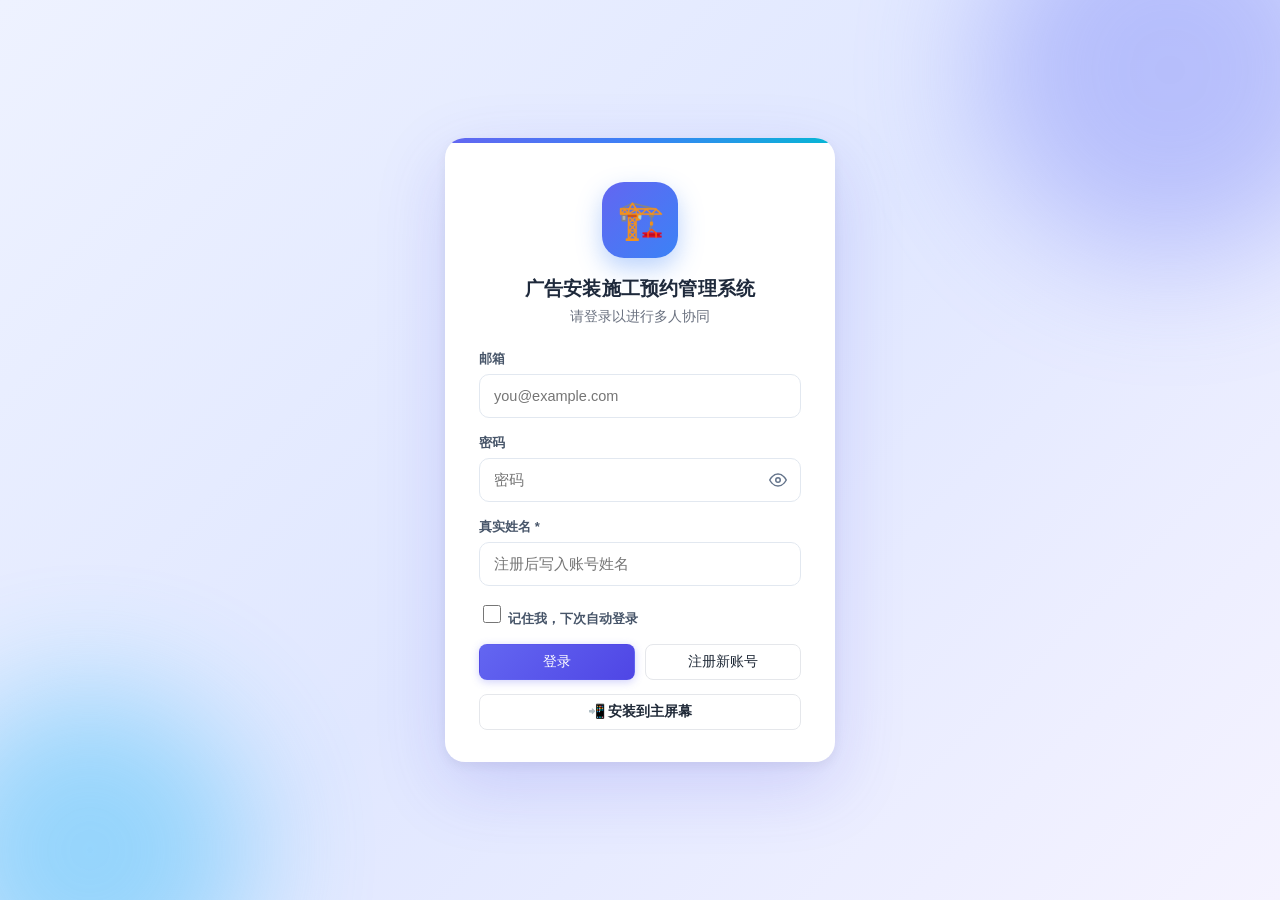
==== commit 9f642fa3: "Add files via upload" ====
--- a/index.html
+++ b/index.html
@@ -622,6 +622,10 @@
         </div>
       </div>
       <div class="form-row">
+        <label>真实姓名 <span class="req">*</span></label>
+        <input class="input" id="authName" type="text" placeholder="注册后写入账号姓名" autocomplete="name" />
+      </div>
+      <div class="form-row">
         <label class="checkbox-label">
           <input type="checkbox" id="authRemember" />
           <span>记住我，下次自动登录</span>
--- a/styles.css
+++ b/styles.css
@@ -6224,9 +6224,15 @@
 .accounts-table th:nth-child(4),
 .accounts-table td:nth-child(4) { width: 110px; min-width: 90px; max-width: 140px; } /* 所属门店 */
 .accounts-table th:nth-child(5),
-.accounts-table td:nth-child(5) { width: 90px; min-width: 80px; } /* 强制改密 */
+.accounts-table td:nth-child(5) { width: 110px; min-width: 100px; white-space: nowrap; } /* 强制改密 */
 .accounts-table th:nth-child(6),
-.accounts-table td:nth-child(6) { width: 80px; min-width: 70px; } /* 操作 */
+.accounts-table td:nth-child(6) { width: 210px; min-width: 190px; white-space: nowrap; } /* 操作 */
+.accounts-table td:nth-child(6) {
+  display: flex;
+  align-items: center;
+  gap: 8px;
+}
+.accounts-table td:nth-child(6) .btn { flex: 0 0 auto; }
 
 /* 店面预约统计表美化 */
 .store-stats-table th,
@@ -13974,10 +13980,10 @@
   display: flex; flex-direction: column; align-items: center; justify-content: center;
   padding: 24px;
 }
-.cos-lightbox img { max-width: 100%; max-height: 86vh; border-radius: 8px; box-shadow: 0 10px 40px rgba(0,0,0,.5); cursor: zoom-in; transform-origin: center center; will-change: transform; user-select: none; -webkit-user-drag: none; }
+.cos-lightbox img { max-width: 100%; max-height: 86vh; border-radius: 8px; box-shadow: 0 10px 40px rgba(0,0,0,.5); cursor: zoom-in; transform-origin: center center; will-change: transform; user-select: none; -webkit-user-drag: none; position: relative; z-index: 1; }
 .cos-lightbox__zoom {
   position: absolute; bottom: 18px; left: 50%; transform: translateX(-50%);
-  display: flex; align-items: center; gap: 8px;
+  display: flex; align-items: center; gap: 8px; z-index: 20;
   background: rgba(15, 23, 42, 0.6); padding: 6px 12px; border-radius: 999px;
 }
 .cos-lightbox__zoombtn {
@@ -13989,7 +13995,7 @@
 .cos-lightbox__zoomval { color: #e2e8f0; font-size: 13px; min-width: 46px; text-align: center; }
 .cos-lightbox__tip { color: #cbd5e1; font-size: 12px; margin-top: 12px; }
 .cos-lightbox__dl {
-  position: absolute; top: 18px; right: 18px;
+  position: absolute; top: 18px; right: 18px; z-index: 20;
   border: none; border-radius: 8px; cursor: pointer;
   background: #0ea5e9; color: #fff; font-size: 14px; padding: 8px 14px;
   box-shadow: 0 4px 16px rgba(0,0,0,.35);
@@ -14000,13 +14006,13 @@
   width: 48px; height: 48px; border: none; border-radius: 50%; cursor: pointer;
   background: rgba(15, 23, 42, 0.55); color: #fff; font-size: 28px; line-height: 1;
   display: flex; align-items: center; justify-content: center;
-  box-shadow: 0 4px 16px rgba(0,0,0,.35); user-select: none;
+  box-shadow: 0 4px 16px rgba(0,0,0,.35); user-select: none; z-index: 20;
 }
 .cos-lightbox__nav:hover { background: rgba(14, 165, 233, 0.85); }
-.cos-lightbox__prev { left: 18px; }
-.cos-lightbox__next { right: 18px; }
+.cos-lightbox__prev { left: 12px; }
+.cos-lightbox__next { right: 12px; }
 .cos-lightbox__counter {
-  position: absolute; top: 18px; left: 50%; transform: translateX(-50%);
+  position: absolute; top: 18px; left: 50%; transform: translateX(-50%); z-index: 20;
   background: rgba(15, 23, 42, 0.55); color: #e2e8f0; font-size: 13px;
   padding: 5px 12px; border-radius: 999px; letter-spacing: .5px;
 }
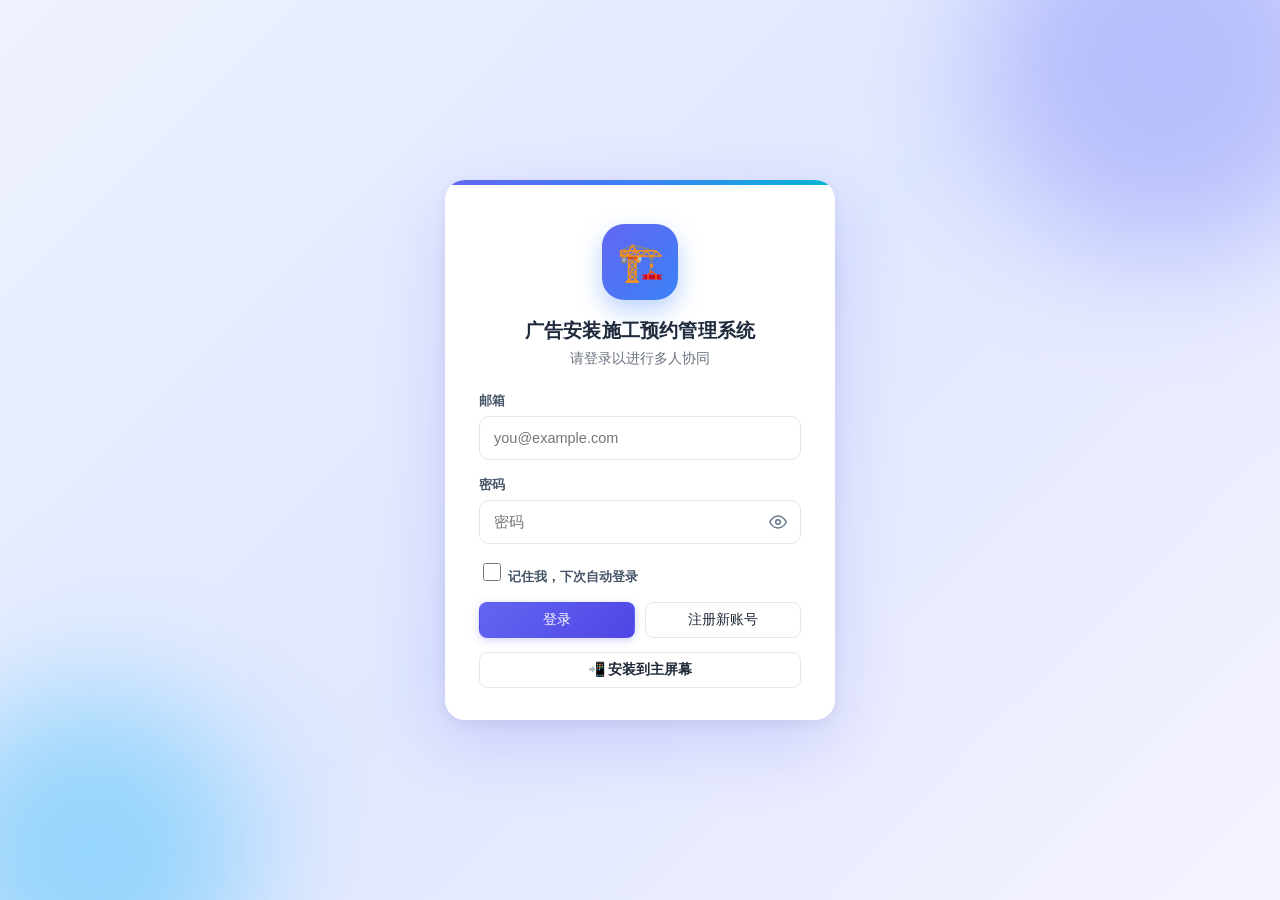
==== commit dd6de070: "Add files via upload" ====
--- a/index.html
+++ b/index.html
@@ -621,7 +621,7 @@
           </button>
         </div>
       </div>
-      <div class="form-row">
+      <div class="form-row hidden" id="authNameRow">
         <label>真实姓名 <span class="req">*</span></label>
         <input class="input" id="authName" type="text" placeholder="注册后写入账号姓名" autocomplete="name" />
       </div>
